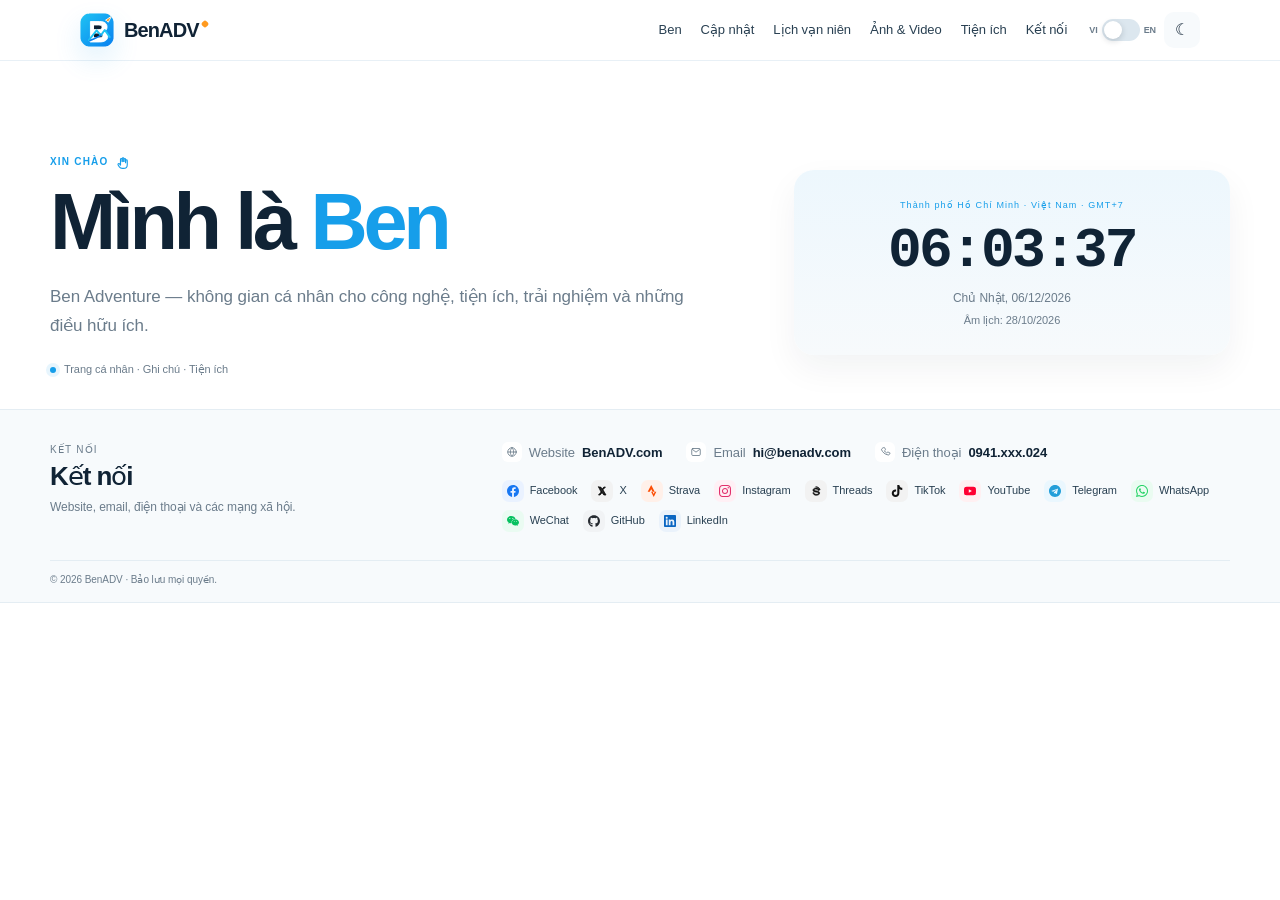
==== en/index.html @ a18a64d0 "up" ====
<!DOCTYPE html>

<html lang="en"><head><meta charset="utf-8"/><meta content="width=device-width,initial-scale=1,viewport-fit=cover" name="viewport"/><meta content="#1aa6f6" name="theme-color"/><title>Ben Adventure | BenADV</title><meta content="Ben Adventure (BenADV) — a personal website for technology, utilities, AI tools, a perpetual calendar and useful resources." name="description"/><meta content="BenADV.com" name="author"/><meta content="index,follow,max-image-preview:large,max-snippet:-1,max-video-preview:-1" name="robots"/><link href="https://benadv.com/en/" rel="canonical"/><link href="https://benadv.com/" hreflang="vi" rel="alternate"/><link href="https://benadv.com/en/" hreflang="en" rel="alternate"/><link href="https://benadv.com/" hreflang="x-default" rel="alternate"/><meta content="website" property="og:type"/><meta content="BenADV" property="og:site_name"/><meta content="Ben Adventure | BenADV" property="og:title"/><meta content="Ben Adventure (BenADV) — a personal website for technology, utilities, AI tools, a perpetual calendar and useful resources." property="og:description"/><meta content="https://benadv.com/en/" property="og:url"/><meta content="en_US" property="og:locale"/><meta content="vi_VN" property="og:locale:alternate"/><meta content="summary" name="twitter:card"/><link href="../assets/benadv-icon.svg" rel="icon" type="image/svg+xml"/><link as="style" href="../css/style.css" rel="preload"/><link href="../css/style.css?v=20260815" rel="stylesheet"/><script type="application/ld+json">{"@context":"https://schema.org","@graph":[{"@type":"WebSite","@id":"https://benadv.com/#website","url":"https://benadv.com/","name":"BenADV","alternateName":"Ben Adventure","inLanguage":"en"},{"@type":"Person","@id":"https://benadv.com/#person","name":"Ben","alternateName":"Ben ADV","url":"https://benadv.com/","mainEntityOfPage":{"@id":"https://benadv.com/#website"}}]}</script>
</head><body data-page="home"><a class="skip-link" href="#main-content">Skip to content</a><header class="site-header"><div class="container nav-wrap"><a aria-label="BenADV" class="logo" href="../">
<span aria-hidden="true" class="logo-mark">
<svg focusable="false" viewbox="0 0 88 88">
<defs>
<lineargradient id="logoBg" x1="0" x2="1" y1="0" y2="1">
<stop offset="0" stop-color="#20C4F3"></stop>
<stop offset="1" stop-color="#087FF0"></stop>
</lineargradient>
</defs>
<rect fill="url(#logoBg)" height="88" rx="22" width="88"></rect>
<path d="M27 70V22h24c12 0 19 5 19 14 0 5-2 9-7 12 6 2 9 6 9 12 0 10-8 15-22 15H27Z" fill="#fff"></path>
<path d="M36 31h13c5 0 8 2 8 6 0 4-3 6-8 6H36Zm0 21h15c5 0 8 2 8 6 0 4-3 6-9 6H36Z" fill="#0B1F33"></path>
<path d="M23 70 43 45l11 13 10-14 13 18" fill="none" stroke="#20C4F3" stroke-linecap="round" stroke-linejoin="round" stroke-width="5"></path>
<path d="M67 18 82 8 73 24 69 20Z" fill="#FF9A1F"></path>
<path d="M26 71c12-5 21-9 28-14" fill="none" stroke="#087FF0" stroke-linecap="round" stroke-width="4"></path>
</svg>
</span>
<span class="logo-word"><strong>BenADV</strong></span>
</a><nav aria-label="Main navigation" class="nav" id="mainNav"><a data-page="about" href="../index.html#about">Ben</a><a data-page="blog" href="https://blog.benadv.com/" rel="noopener noreferrer" target="_blank">Updates</a><a data-page="calendar" href="./calendar.html">Calendar</a><a href="#" data-page="photos-videos">Photos & Videos</a><a data-page="utilities" href="./utilities.html">Utilities</a><a data-page="contact" href="../index.html#contact">Connect</a></nav><div class="actions"><label class="lang-switch" title="Language"><span>VI</span><button aria-checked="true" aria-label="Switch to Vietnamese" class="switch" id="languageToggle" role="switch" type="button"><span class="switch-track"></span><span class="switch-knob"></span></button><span>EN</span></label><button aria-label="Switch to dark mode" class="theme-toggle" id="themeToggle" title="Dark mode" type="button"><span aria-hidden="true" class="theme-symbol">☾</span></button></div></div></header><main id="main-content"><section class="home-hero-modern"><div class="home-shell home-hero-grid"><div class="home-hero-copy"><p class="home-eyebrow"><span>Hello</span><svg aria-hidden="true" class="greet-icon" focusable="false" viewbox="0 0 24 24"><path d="M7.2 11.4V6.9a1.35 1.35 0 0 1 2.7 0v3.6"></path><path d="M9.9 10V5.9a1.35 1.35 0 0 1 2.7 0v4.4"></path><path d="M12.6 10.2V7a1.35 1.35 0 0 1 2.7 0v5.2"></path><path d="M15.3 11.2V9a1.35 1.35 0 0 1 2.7 0v6.4c0 3.7-2.3 6-6 6H10c-2.1 0-3.4-.7-4.6-2.4l-2-3.1a1.43 1.43 0 0 1 2.35-1.62l1.45 1.82V11.4"></path></svg></p><h1>I am <strong>Ben</strong></h1><p class="home-lead">Ben Adventure is Ben ADV — a personal website for technology, utilities, AI tools and useful resources.</p><div class="home-meta-row"><span class="home-meta-dot"></span><span>Personal · Notes · Utilities</span></div></div><div class="home-clock-panel"><div class="home-clock-top">Ho Chi Minh City · Vietnam · GMT+7</div><div class="home-clock-time" id="liveClock">00:00:00</div><div class="home-clock-date" id="solarDate">Updating…</div><div class="home-clock-lunar" id="lunarDate">Updating…</div></div></div></section><section class="home-connect-modern" id="contact"><div class="home-shell"><div class="connect-grid"><div class="connect-heading"><p class="connect-kicker">Connect</p><h2>Connect</h2><p>Website, email, phone and social networks.</p></div><div class="connect-content"><div class="connect-details"><a class="connect-item" href="https://benadv.com/"><span class="connect-icon"><svg aria-hidden="true" viewbox="0 0 24 24"><circle cx="12" cy="12" r="8.5"></circle><path d="M3.8 12h16.4M12 3.5c2.2 2.3 3.3 5.1 3.3 8.5S14.2 18.2 12 20.5c-2.2-2.3-3.3-5.1-3.3-8.5S9.8 5.8 12 3.5Z"></path></svg></span><span>Website</span><b>BenADV.com</b></a><a class="connect-item" href="mailto:hi@benadv.com"><span class="connect-icon"><svg aria-hidden="true" viewbox="0 0 24 24"><rect height="14" rx="2.2" width="17" x="3.5" y="5"></rect><path d="m5 7 7 5.3L19 7"></path></svg></span><span>Email</span><b>hi@benadv.com</b></a><a class="connect-item" href="tel:+84941...024"><span class="connect-icon"><svg aria-hidden="true" viewbox="0 0 24 24"><path d="M7.2 4.2 9.6 3c.7-.4 1.5-.1 1.8.6l1.4 3.1c.3.6.1 1.3-.4 1.8l-1.5 1.2a13.7 13.7 0 0 0 4.4 4.4l1.2-1.5c.5-.5 1.2-.7 1.8-.4l3.1 1.4c.7.3 1 .1.6.8l-1.2 2.4c-.4.8-1.2 1.3-2.1 1.2C11.8 17.1 6.9 12.2 5 7.3c-.3-.9.2-1.7 1-2.1Z"></path></svg></span><span>Phone</span><b>(+84) 941.xxx.024</b></a></div><div aria-label="Social networks" class="home-social-strip"><a aria-label="Facebook" class="home-social-link social-facebook" href="https://www.facebook.com/benadvcom" rel="noopener noreferrer" target="_blank"><span class="home-social-icon"><svg aria-hidden="true" class="social-svg" viewbox="0 0 968.000 963.000"><path d="M984 375C984 643 768 859 500 859C232 859 16 643 16 375C16 133 192 -68 424 -104V235H301V375H424V482C424 603 496 670 607 670C660 670 716 661 716 661V542H655C595 542 576 504 576 466V375H710L689 235H576V-104C808 -68 984 133 984 375Z" transform="translate(-16.000 859.000) scale(1 -1)"></path></svg></span><span>Facebook</span></a><a aria-label="X" class="home-social-link social-x" href="https://www.x.com/benadvcom" rel="noopener noreferrer" target="_blank"><span class="home-social-icon"><svg aria-hidden="true" class="social-svg" viewbox="0 0 24 24"><path d="M5.1 4h4.3l3.05 4.08L15.8 4h3.1l-5 5.62L20 20h-4.32l-3.55-4.75L8.1 20H5l5.12-5.82L5.1 4Zm3.1 1.9 7.55 12.2h1.16L9.36 5.9H8.2Z"></path></svg></span><span>X</span></a><a aria-label="Strava" class="home-social-link social-strava" href="https://www.strava.com/athletes/benadvcom" rel="noopener noreferrer" target="_blank"><span class="home-social-icon"><svg aria-hidden="true" class="social-svg" viewbox="0 0 721.000 1000.000"><path d="M309 875 14 305H188L309 531L430 305H603ZM603 305 517 132 430 305H298L517 -125L735 305Z" transform="translate(-14.000 875.000) scale(1 -1)"></path></svg></span><span>Strava</span></a><a aria-label="Instagram" class="home-social-link social-instagram" href="https://www.instagram.com/benadvcom" rel="noopener noreferrer" target="_blank"><span class="home-social-icon"><svg aria-hidden="true" class="social-svg" viewbox="0 0 875.000 875.000"><path d="M438 600C314 600 213 499 213 375C213 251 314 151 438 151C562 151 662 251 662 375C662 499 562 600 438 600ZM438 229C358 229 292 295 292 375C292 455 358 521 438 521C518 521 584 455 584 375C584 295 518 229 438 229ZM724 609C724 638 700 661 671 661C642 661 619 638 619 609C619 580 642 556 671 556C700 556 724 580 724 609ZM872 556C869 626 853 688 802 739C751 790 688 806 618 810C546 814 329 814 257 810C187 807 125 790 74 739C23 688 7 626 3 556C-1 484 -1 267 3 195C6 125 23 62 74 11C125 -40 187 -55 257 -59C329 -63 546 -63 618 -59C688 -56 751 -40 802 11C853 62 868 125 872 195C876 267 876 484 872 556ZM779 117C764 79 734 49 696 34C638 11 502 16 438 16C374 16 237 11 180 34C142 49 111 79 96 117C73 175 79 311 79 375C79 439 73 576 96 633C111 671 142 701 180 716C238 739 374 734 438 734C502 734 639 739 696 716C734 701 764 671 779 633C802 575 796 439 796 375C796 311 802 174 779 117Z" transform="translate(-0.000 813.000) scale(1 -1)"></path></svg></span><span>Instagram</span></a><a aria-label="Threads" class="home-social-link social-threads" href="https://www.threads.com/@benadvcom" rel="noopener noreferrer" target="_blank"><span class="home-social-icon"><svg aria-hidden="true" class="social-svg" viewbox="0 0 24 24"><path d="M12 3.7c4.2 0 7.2 2.1 8.25 5.7h-2.15c-.82-2.28-2.85-3.52-6.02-3.52-3.55 0-6.1 1.84-6.1 4.58 0 2.45 2.03 3.48 5.93 3.74l.78.06c2.85.2 4.19.86 4.19 2.1 0 1.46-1.44 2.32-3.83 2.32-2.83 0-4.76-1.23-5.16-3.28H5.75c.46 3.27 3.18 5.1 7.28 5.1 3.67 0 6.2-1.67 6.2-4.37 0-2.7-2.02-4.09-6.08-4.36l-.78-.05c-2.47-.17-3.5-.67-3.5-1.72 0-1.08 1.25-1.83 3.07-1.83 2.1 0 3.55.86 4.18 2.55h2.13C17.52 5.56 15.4 3.7 12 3.7Z"></path></svg></span><span>Threads</span></a><a aria-label="TikTok" class="home-social-link social-tiktok" href="https://www.tiktok.com/@benadvcom" rel="noopener noreferrer" target="_blank"><span class="home-social-icon"><svg aria-hidden="true" class="social-svg" viewbox="0 0 875.000 1000.000"><path d="M875 465V636C827 636 781 650 744 675C690 710 651 766 639 832C637 845 635 859 635 873V875H463V193C463 113 398 47 318 47C238 47 172 113 172 193C172 273 238 338 318 338C333 338 347 336 361 332V507C347 509 333 510 318 510C143 510 0 368 0 193C0 18 143 -125 318 -125C493 -125 635 18 635 193V542C702 494 785 465 874 465Z" transform="translate(0.000 875.000) scale(1 -1)"></path></svg></span><span>TikTok</span></a><a aria-label="YouTube" class="home-social-link social-youtube" href="https://www.youtube.com/@BenADVcom" rel="noopener noreferrer" target="_blank"><span class="home-social-icon"><svg aria-hidden="true" class="social-svg" viewbox="0 0 1067.000 750.000"><path d="M1074 633C1062 679 1025 716 979 728C896 750 562 750 562 750C562 750 229 750 146 728C100 716 63 679 51 633C29 549 29 374 29 374C29 374 29 200 51 116C63 70 100 34 146 22C229 0 562 0 562 0C562 0 896 0 979 22C1025 34 1062 70 1074 116C1096 200 1096 374 1096 374C1096 374 1096 549 1074 633ZM453 216V533L732 374Z" transform="translate(-29.000 750.000) scale(1 -1)"></path></svg></span><span>YouTube</span></a><a aria-label="Telegram" class="home-social-link social-telegram" href="https://t.me/benadvcom" rel="noopener noreferrer" target="_blank"><span class="home-social-icon"><svg aria-hidden="true" class="social-svg" viewbox="0 0 969.000 968.000"><path d="M484 859C216 859 0 643 0 375C0 107 216 -109 484 -109C752 -109 969 107 969 375C969 643 752 859 484 859ZM722 528 643 153C637 126 621 120 599 132L478 222L420 165C414 159 407 154 395 154L404 277L628 479C638 488 626 493 613 484L336 310L216 347C190 355 190 373 222 386L689 566C711 574 729 561 722 528Z" transform="translate(0.000 859.000) scale(1 -1)"></path></svg></span><span>Telegram</span></a><a aria-label="WhatsApp" class="home-social-link social-whatsapp" href="http://wa.me/benadvcom" rel="noopener noreferrer" target="_blank"><span class="home-social-icon"><svg aria-hidden="true" class="social-svg" viewbox="0 0 875.000 874.000"><path d="M744 685C662 767 553 812 437 812C198 812 4 618 4 379C4 303 24 228 62 162L0 -62L230 -2C293 -37 364 -55 437 -55C676 -55 875 140 875 379C875 495 826 603 744 685ZM437 18C372 18 309 35 254 68L241 76L104 40L141 173L132 187C96 244 77 311 77 379C77 578 239 739 438 739C534 739 624 702 692 634C760 566 802 475 802 379C802 180 636 18 437 18ZM635 288C624 293 571 319 561 323C551 327 544 329 537 318C530 307 508 282 502 275C496 268 490 267 479 272C415 304 373 329 331 401C320 420 342 420 363 461C367 468 365 474 362 479C359 484 338 538 329 560C320 581 311 579 304 579H284C277 579 265 576 255 565C245 554 217 528 217 475C217 422 256 370 261 363C266 356 337 246 446 199C515 169 542 167 576 172C597 175 640 199 649 224C658 249 658 271 655 275C652 280 646 283 635 288Z" transform="translate(0.000 812.000) scale(1 -1)"></path></svg></span><span>WhatsApp</span></a><a aria-label="WeChat" class="home-social-link social-wechat" href="#benadvcom" rel="noopener noreferrer" target="_blank"><span class="home-social-icon"><svg aria-hidden="true" class="social-svg" viewbox="0 0 1075.000 875.000"><path d="M752 548C764 548 777 548 789 546C757 699 593 812 406 812C197 812 25 670 25 489C25 385 83 299 178 232L140 118L273 185C321 176 358 166 406 166C418 166 430 166 442 167C434 192 429 219 429 247C429 413 572 548 752 548ZM548 651C576 651 596 632 596 603C596 575 576 556 548 556C519 556 491 575 491 603C491 632 519 651 548 651ZM282 556C254 556 225 575 225 603C225 632 254 651 282 651C311 651 329 632 329 603C329 574 311 556 282 556ZM1100 251C1100 403 948 527 777 527C596 527 454 403 454 251C454 99 596 -25 777 -25C815 -25 853 -14 891 -5L995 -63L966 32C1043 89 1100 165 1100 251ZM672 299C653 299 634 318 634 337C634 356 653 375 672 375C701 375 719 356 719 337C719 317 701 299 672 299ZM881 299C862 299 843 318 843 337C843 356 862 375 881 375C909 375 929 356 929 337C929 317 909 299 881 299Z" transform="translate(-25.000 812.000) scale(1 -1)"></path></svg></span><span>WeChat</span></a><a aria-label="GitHub" class="home-social-link social-github" href="https://github.com/benadvcom" rel="noopener noreferrer" target="_blank"><span class="home-social-icon"><svg aria-hidden="true" class="social-svg" viewbox="0 0 969.000 943.695"><path d="M324 99C324 103 319 107 313 106C307 106 303 103 303 99C303 95 308 91 314 92C320 92 324 95 324 99ZM263 108C262 104 266 99 272 98C277 96 283 98 284 102C285 106 281 110 275 112C270 113 264 112 263 108ZM350 111C344 110 340 105 341 101C342 97 346 95 352 96C358 97 362 101 361 105C360 109 356 112 350 111ZM478 859C207 859 0 654 0 383C0 166 136 -19 331 -84C356 -88 365 -74 365 -61C365 -49 364 18 364 59C364 59 228 30 199 117C199 117 177 174 145 189C145 189 100 220 148 219C148 219 196 215 223 169C266 94 337 115 365 128C369 159 383 181 397 194C288 206 177 221 177 409C177 463 192 490 223 524C218 537 202 589 229 657C270 670 363 604 363 604C402 615 444 621 486 621C528 621 570 615 609 604C609 604 702 670 743 657C770 589 753 537 748 524C779 489 799 463 799 409C799 221 684 206 575 194C593 179 608 149 608 103C608 37 607 -44 607 -60C607 -73 616 -88 641 -84C836 -19 969 166 969 383C969 654 749 859 478 859ZM190 186C187 184 188 180 191 176C194 173 198 171 201 174C204 176 203 180 200 184C197 187 193 189 190 186ZM169 202C168 199 169 196 173 194C176 192 181 192 182 195C183 198 181 201 177 203C173 204 170 204 169 202ZM232 132C229 129 231 124 235 120C239 116 244 115 247 118C250 121 249 126 245 130C241 134 235 135 232 132ZM210 161C207 159 207 153 210 149C213 145 218 143 221 145C224 148 224 153 221 157C218 161 213 164 210 161Z" transform="translate(0.000 859.000) scale(1 -1)"></path></svg></span><span>GitHub</span></a><a aria-label="LinkedIn" class="home-social-link social-linkedin" href="https://www.linkedin.com/in/benadvcom" rel="noopener noreferrer" target="_blank"><span class="home-social-icon"><svg aria-hidden="true" class="social-svg" viewbox="0 0 875.000 874.000"><path d="M812 812H62C28 812 0 784 0 749V1C0 -34 28 -62 62 -62H812C846 -62 875 -34 875 1V749C875 784 846 812 812 812ZM264 62H135V480H265V62ZM200 537C158 537 124 571 124 612C124 653 158 688 200 688C241 688 275 653 275 612C275 570 242 537 200 537ZM751 62H621V266C621 314 620 376 554 376C486 376 476 323 476 269V62H346V480H470V423H472C489 456 532 490 595 490C726 490 751 403 751 291Z" transform="translate(0.000 812.000) scale(1 -1)"></path></svg></span><span>LinkedIn</span></a></div></div></div><div class="home-copyright"><span>© 2026 BenADV · All rights reserved.</span></div></div></section></main><button aria-label="Lên đầu trang" class="back-to-top" id="backToTop" type="button">↑</button>
<script defer="" src="../js/script.js?v=20260815"></script>
</body></html>
---- css/style.css ----
*{box-sizing:border-box;margin:0;padding:0}/* =========================================================
   BENADV.COM — DESIGN TOKENS
   Edit these variables first to change the global look.
   ========================================================= */
/* =========================================================
   BENADV.COM - FINAL DESIGN TOKENS
   ========================================================= */
:root{
  --font-display:"Aptos","Segoe UI Variable","Segoe UI",Inter,Roboto,Helvetica,Arial,sans-serif;
  --font-body:"Aptos","Segoe UI Variable","Segoe UI",Inter,Roboto,Helvetica,Arial,sans-serif;
  --bg:#FFFFFF;
  --surface:#F7FAFC;
  --surface-strong:#EDF7FD;
  --text:#102335;
  --text-soft:#294052;
  --muted:#6B7C8B;
  --line:#E4EDF3;
  --brand:#169EEA;
  --brand-hover:#0B88CE;
  --brand-soft:#E9F6FD;
  --accent:#FF9A1F;
  --success:#1F9D68;
  --danger:#C95A4A;
  --max:1120px;
  --header-h:64px;
  --radius-sm:10px;
  --radius-md:14px;
  --radius-lg:20px;
  --shadow-soft:0 14px 34px rgba(16,35,53,.055);
  --shadow-brand:0 12px 28px rgba(22,158,234,.14);
}html{scroll-behavior:smooth;overflow-x:hidden}body{-webkit-font-smoothing:antialiased;-moz-osx-font-smoothing:grayscale;padding-top:var(--header-h);min-width:0;width:100%;overflow-x:hidden;font-family:"Aptos","Segoe UI Variable","Segoe UI",Inter,Roboto,Helvetica,Arial,sans-serif;font-size:16px;line-height:1.62;color:var(--text);font-optical-sizing:auto;font-kerning:normal;font-synthesis:none;background:var(--bg);-webkit-text-size-adjust:100%;text-rendering:optimizeLegibility;overflow-wrap:anywhere}a{color:inherit}button{font:inherit}img,svg{display:block;max-width:100%}.container{width:min(var(--max),calc(100% - 40px));margin-inline:auto;min-width:0}.site-header{position:fixed;top:0;left:0;right:0;z-index:1000;width:100%;background:rgba(255,255,255,.94);backdrop-filter:blur(12px);-webkit-backdrop-filter:blur(12px);border-bottom:1px solid rgba(230,238,244,.72);transition:box-shadow .18s ease,background .18s ease}.nav-wrap{min-height:64px;display:flex;align-items:center;gap:22px}.logo{display:inline-flex;align-items:center;gap:9px;text-decoration:none;color:var(--text);flex:0 0 auto}.logo-mark{width:32px;height:32px;border-radius:10px;display:grid;place-items:center;color:#fff;background:linear-gradient(145deg,#1aa6f6,#46baf8);box-shadow:0 7px 16px rgba(26,166,246,.16);position:relative;overflow:hidden;flex:0 0 auto}.logo-mark::after{content:"";position:absolute;inset:1px;border-radius:9px;border:1px solid rgba(255,255,255,.18);pointer-events:none}.logo-mark svg{width:20px;height:20px;fill:none;stroke:currentColor;stroke-width:2.25;stroke-linecap:round;stroke-linejoin:round;position:relative;z-index:1}.logo-dot{fill:currentColor;stroke:none}.logo-word{display:inline-flex;align-items:baseline;gap:1px;font-family:var(--font-display);font-size:20px;line-height:1;letter-spacing:-.04em;white-space:nowrap}.logo-word strong{font-weight:760}.logo-domain{color:var(--brand);font-size:.78em;font-weight:650;letter-spacing:-.025em}.nav{display:flex;align-items:center;gap:20px;margin-left:auto;min-width:0;overflow-x:auto;scrollbar-width:none}.nav::-webkit-scrollbar{display:none}.nav a{position:relative;padding:6px 0;color:#0b1620;text-decoration:none;font-size:13px;font-weight:560;letter-spacing:-.01em;white-space:nowrap}.nav a:hover{color:var(--brand)}.nav a.active{color:var(--brand);font-weight:700}.nav a.active::after{transform:scaleX(1)}.nav a::after{content:"";position:absolute;left:0;right:0;bottom:0;height:2px;border-radius:999px;background:var(--brand);transform:scaleX(0);transform-origin:center;transition:transform .18s ease}.nav a:hover::after{transform:scaleX(1)}.actions{display:flex;align-items:center;gap:8px;flex:0 0 auto}.lang-switch{display:flex;align-items:center;gap:4px;color:var(--muted);font-size:9px;font-weight:720;white-space:nowrap}.switch{position:relative;width:38px;height:22px;padding:0;border:0;border-radius:999px;background:#dce7ef;cursor:pointer}.switch-knob{position:absolute;top:2px;left:2px;width:18px;height:18px;border-radius:50%;background:#fff;box-shadow:0 2px 6px rgba(15,30,40,.18);transition:transform .18s ease}.switch.on{background:var(--brand)}.switch.on .switch-knob{transform:translateX(16px)}.theme-toggle{width:36px;height:36px;border:0;border-radius:10px;background:var(--surface);color:var(--text);display:grid;place-items:center;cursor:pointer;transition:.18s ease}.theme-toggle:hover{background:var(--brand-soft);color:var(--brand);transform:translateY(-1px)}.theme-symbol{font-size:16px}.hero{padding:76px 0 48px}.hero-content{max-width:760px}.eyebrow{display:inline-flex;align-items:center;gap:8px;color:var(--brand);font-size:10px;letter-spacing:.15em;font-weight:720;margin-bottom:14px}.greet-icon{width:16px;height:16px;fill:none;stroke:currentColor;stroke-width:1.8;stroke-linecap:round;stroke-linejoin:round}.hero h1{font-family:var(--font-display);font-size:clamp(44px,7vw,76px);line-height:1.02;font-weight:650;letter-spacing:-.065em;margin-bottom:18px}.hero h1 strong{color:var(--brand);font-weight:780}.lead{max-width:690px;color:var(--muted);font-size:17px;line-height:1.68;font-weight:430}.hero-buttons{display:flex;flex-wrap:wrap;gap:10px;margin-top:26px}.btn{display:inline-flex;align-items:center;justify-content:center;min-height:43px;padding:0 17px;border-radius:10px;font-size:14px;font-weight:650;letter-spacing:-.01em;text-decoration:none;transition:.18s ease}.btn-primary{color:#fff;background:var(--brand);box-shadow:0 10px 22px rgba(26,166,246,.16)}.btn-primary:hover{background:var(--brand-dark);transform:translateY(-1px)}.btn-secondary{color:var(--text);background:var(--surface)}.btn-secondary:hover{background:var(--brand-soft);transform:translateY(-1px)}.hero-meta{display:flex;align-items:center;gap:8px;margin-top:22px;color:var(--muted);font-size:12px}.hero-meta-dot{width:7px;height:7px;border-radius:50%;background:var(--brand);box-shadow:0 0 0 5px rgba(26,166,246,.10)}.clock-section{padding:4px 0 18px}.clock-card{padding:21px 14px 20px;border-radius:17px;background:linear-gradient(180deg,var(--surface-strong),var(--surface));text-align:center;box-shadow:var(--shadow)}.clock-location{color:var(--brand);font-size:10px;letter-spacing:.13em;font-weight:850}.live-clock{display:block;width:100%;margin-top:6px;font-family:ui-monospace,SFMono-Regular,Menlo,Monaco,Consolas,"Liberation Mono","Courier New",monospace;font-variant-numeric:tabular-nums;font-size:clamp(29px,5.5vw,54px);line-height:1;font-weight:720;letter-spacing:-.045em;white-space:nowrap;overflow:hidden}.calendar-line{margin-top:8px;color:var(--muted);font-size:13px;line-height:1.4}.calendar-line.lunar{margin-top:2px;font-size:12px}.section{padding:66px 0}.section-alt{background:var(--surface)}.section-label{margin-bottom:6px;color:var(--brand);font-size:10px;letter-spacing:.16em;font-weight:800}.section h2{font-family:var(--font-display);font-size:clamp(29px,4.1vw,40px);line-height:1.08;font-weight:700;letter-spacing:-.045em}.section-intro{max-width:560px;margin-top:8px;color:var(--muted);font-size:14px;line-height:1.7;font-weight:430}.section-text{max-width:790px;color:var(--muted);font-size:16px;line-height:1.72;font-weight:430;margin-top:13px}.cards{display:grid;grid-template-columns:repeat(3,minmax(0,1fr));gap:22px;margin-top:28px}.card{min-width:0;padding:5px 0 10px}.card-number{display:block;margin-bottom:13px;color:var(--brand);font-size:10px;font-weight:850;letter-spacing:.08em}.card h3{font-family:var(--font-display);font-size:17px;line-height:1.3;font-weight:650;margin-bottom:7px;letter-spacing:-.025em}.card p{color:var(--muted);font-size:14px;line-height:1.65;font-weight:430}.card a{display:inline-block;margin-top:12px;color:var(--brand);font-size:13px;font-weight:750;text-decoration:none}.card a:hover{color:var(--brand-dark)}.card+.card{position:relative}.card+.card::before{content:"";position:absolute;left:-11px;top:0;bottom:0;width:1px;background:var(--line)}.socials{display:flex;flex-wrap:wrap;gap:10px 18px;margin-top:22px}.social-link{display:inline-flex;align-items:center;gap:8px;color:var(--muted);text-decoration:none;font-size:13px;font-weight:700;transition:.18s ease}.social-link:hover{color:var(--brand);transform:translateY(-1px)}.social-icon{width:23px;height:23px;display:grid;place-items:center;border-radius:8px;background:var(--surface);color:var(--brand)}.social-icon svg{width:14px;height:14px;fill:currentColor;stroke:currentColor;stroke-width:1.3;stroke-linecap:round;stroke-linejoin:round}.social-instagram .social-icon svg{fill:none}.social-instagram .social-icon svg circle:last-child{fill:currentColor;stroke:none}.social-wechat .social-icon svg{fill:none}.social-youtube .social-icon,.social-telegram .social-icon{background:var(--brand-soft)}.section-text a[href^="https://benadv.com"],.section-text a[href^="mailto:"],.section-text a[href^="tel:"]{color:var(--brand);font-weight:700;text-decoration:none}.footer{padding:28px 0;color:var(--muted);font-size:12px}.footer .container{display:flex;gap:5px;flex-wrap:wrap}.back-to-top{position:fixed;right:16px;bottom:16px;width:40px;height:40px;border:0;border-radius:50%;background:var(--bg);color:var(--brand);cursor:pointer;opacity:0;pointer-events:none;transition:.2s;box-shadow:0 10px 24px rgba(22,60,82,.10)}.back-to-top.show{opacity:1;pointer-events:auto}body.dark{--bg:#0b1118;--surface:#111a24;--surface-strong:#102333;--text:#eef5fa;--muted:#9aabb9;--line:#263744;--brand:#35b3ff;--brand-dark:#1aa6f6;--brand-soft:#102b3d;--shadow:0 16px 36px rgba(0,0,0,.22)}body.dark .site-header{background:rgba(11,17,24,.94);border-bottom-color:rgba(38,55,68,.7)}body.dark .switch{background:#2a3a47}body.dark .switch.on{background:var(--brand)}body.dark .card+.card::before{background:var(--line)}body.dark .social-icon{background:var(--surface)}body.dark .social-youtube .social-icon,body.dark .social-telegram .social-icon{background:var(--brand-soft)}@media(max-width:800px){.cards{grid-template-columns:1fr}.card{padding:2px 0 14px}.card+.card::before{display:none}}@media(max-width:700px){.container{width:min(var(--max),calc(100% - 28px))}.nav-wrap{flex-wrap:wrap;padding:8px 0;gap:8px}.nav{order:3;width:100%;margin-left:0;gap:15px}.hero{padding:52px 0 34px}.hero h1{font-size:46px}.lead{font-size:16px}.section{padding:52px 0}.section h2{font-size:30px}}@media(max-width:360px){.logo-mark{width:29px;height:29px;border-radius:9px}.logo-mark svg{width:18px;height:18px}.logo-word{font-size:18px}.logo-domain{font-size:.76em}.container{width:calc(100% - 20px)}.logo-mark{width:28px;height:28px}.nav{gap:12px}.nav a{font-size:12px}.actions{margin-left:auto}.theme-toggle{width:32px;height:32px}.switch{width:34px;height:20px}.switch-knob{width:16px;height:16px}.switch.on .switch-knob{transform:translateX(14px)}.hero{padding-top:40px}.hero h1{font-size:40px}.lead{font-size:15px}.hero-buttons{display:grid;grid-template-columns:1fr}.hero-buttons .btn{width:100%}.clock-card{padding:17px 7px}.live-clock{font-size:clamp(21px,13vw,42px);letter-spacing:-.04em}.section{padding:44px 0}.section-intro{font-size:13px}}@media(max-width:220px){.container{width:calc(100% - 12px)}.logo-mark{width:26px;height:26px;border-radius:8px}.nav-wrap{gap:6px}.nav a{font-size:11px}.lang-switch>span{display:none}.switch{width:30px;height:18px}.switch-knob{width:14px;height:14px}.switch.on .switch-knob{transform:translateX(12px)}.theme-toggle{width:30px;height:30px;font-size:12px}.hero{padding:30px 0}.hero h1{font-size:28px}.lead,.section-text{font-size:13px}.section h2{font-size:23px}.clock-card{padding:15px 4px}.clock-location{font-size:8px}.live-clock{font-size:clamp(17px,23cqw,28px)}.calendar-line,.calendar-line.lunar{font-size:10px}}.skip-link{position:fixed;left:12px;top:-50px;z-index:200;padding:8px 12px;border-radius:9px;background:var(--text);color:var(--bg);text-decoration:none;font-size:13px;font-weight:700;transition:top .18s ease}.skip-link:focus{top:12px}:focus-visible{outline:2px solid var(--brand);outline-offset:3px}section[id]{scroll-margin-top:calc(var(--header-h)+12px)}::selection{background:rgba(26,166,246,.22);color:inherit}@media(max-width:360px){.greet-icon{width:15px;height:15px}}body.dark .nav a{color:#eef5fa}body.dark .nav a:hover{color:var(--brand)}.nav a.active{color:var(--brand);font-weight:700}.nav a.active::after{transform:scaleX(1)}.eyebrow .greet-icon{color:var(--brand);flex:0 0 auto}.site-header.is-scrolled{background:rgba(255,255,255,.97);box-shadow:0 8px 24px rgba(20,60,84,.08)}body.dark .site-header.is-scrolled{background:rgba(11,17,24,.97);box-shadow:0 8px 24px rgba(0,0,0,.22)}@media(max-width:360px){.logo-mark{width:31px;height:31px;border-radius:10px}.logo-mark svg{width:22px;height:22px}.logo-word{font-size:18px}}.page-hero{padding:84px 0 110px}.page-title{font-family:var(--font-display);font-size:clamp(36px,6vw,60px);line-height:1.05;letter-spacing:-.055em;margin-top:8px}.page-intro{max-width:720px;margin-top:16px;color:var(--muted);font-size:17px;line-height:1.7}@media(max-width:700px){.page-hero{padding:54px 0 80px}.page-title{font-size:42px}.page-intro{font-size:15px}}:root{--home-max:1120px;--home-space:clamp(46px,7vw,82px)}.home-shell{width:min(var(--home-max),calc(100% - 40px));margin:0 auto}.site-header{border-bottom:1px solid rgba(230,238,244,.62)}.nav-wrap{min-height:60px}.logo-mark{width:30px;height:30px;border-radius:9px}.logo-mark svg{width:19px;height:19px}.logo-word{font-size:18px}.nav{gap:18px}.nav a{font-size:12.5px}.home-hero{padding:clamp(58px,9vw,96px) 0 34px}.home-hero-inner{max-width:820px}.home-eyebrow{display:inline-flex;align-items:center;gap:7px;color:var(--brand);font-size:10px;letter-spacing:.16em;font-weight:720;margin-bottom:14px;text-transform:uppercase}.home-eyebrow .greet-icon{width:15px;height:15px}.home-hero h1{font-family:var(--font-display);font-size:clamp(42px,6.4vw,72px);line-height:.98;letter-spacing:-.065em;font-weight:650;margin:0 0 18px;max-width:760px}.home-hero h1 strong{color:var(--brand);font-weight:800}.home-lead{max-width:690px;color:var(--muted);font-size:16px;line-height:1.7}.home-actions{display:flex;flex-wrap:wrap;gap:9px;margin-top:22px}.home-actions .btn{min-height:40px;padding:0 15px;font-size:13px}.home-meta{display:flex;align-items:center;gap:8px;margin-top:18px;color:var(--muted);font-size:11px}.home-meta-dot{width:6px;height:6px;border-radius:50%;background:var(--brand);box-shadow:0 0 0 4px rgba(26,166,246,.10)}.home-clock{padding:6px 0 0}.home-clock-card{padding:18px 14px 17px;border-radius:16px;background:linear-gradient(180deg,var(--surface-strong),var(--surface));box-shadow:0 12px 30px rgba(23,88,123,.05);text-align:center}.home-clock-card .clock-location{font-size:9px;letter-spacing:.14em}.home-clock-card .live-clock{font-size:clamp(28px,5vw,50px);margin-top:5px}.home-clock-card .calendar-line{font-size:12px;margin-top:7px}.home-clock-card .calendar-line.lunar{font-size:11px;margin-top:2px}.home-section{padding:var(--home-space) 0}.home-section.compact{padding-bottom:50px}.home-section-label{color:var(--brand);font-size:10px;letter-spacing:.16em;font-weight:720;margin-bottom:6px}.home-section h2{font-family:var(--font-display);font-size:clamp(28px,4vw,38px);line-height:1.08;letter-spacing:-.045em;font-weight:700}.home-section-intro{max-width:590px;color:var(--muted);font-size:14px;line-height:1.7;margin-top:8px}.home-about-text{max-width:760px;color:var(--muted);font-size:15px;line-height:1.72;margin-top:12px}.home-contact{background:var(--surface)}.home-contact-grid{display:grid;grid-template-columns:minmax(0,.82fr) minmax(0,1.18fr);gap:34px;align-items:start}.home-contact-details{color:var(--muted);font-size:14px;line-height:1.9}.home-contact-details a{color:var(--brand);font-weight:700;text-decoration:none}.home-socials{display:flex;flex-wrap:wrap;gap:9px 14px;margin-top:20px}.home-socials .social-link{font-size:12px;gap:6px}.home-socials .social-icon{width:21px;height:21px;border-radius:7px}.home-socials .social-icon svg{width:13px;height:13px}.home-footer{padding:22px 0 28px;font-size:11px}@media(max-width:780px){.home-contact-grid{grid-template-columns:1fr;gap:24px}}@media(max-width:700px){.home-shell{width:calc(100% - 28px)}.home-hero{padding-top:48px}}@media(max-width:360px){.home-shell{width:calc(100% - 20px)}.home-hero h1{font-size:38px}.home-lead{font-size:15px}.home-actions{display:grid;grid-template-columns:1fr 1fr}.home-actions .btn{width:100%}.home-contact-grid{gap:20px}}@media(max-width:240px){.home-actions{grid-template-columns:1fr}.home-hero h1{font-size:29px}.home-lead,.home-about-text{font-size:13px}.home-section-intro,.home-contact-details{font-size:12px}}.home-info{padding:34px 0;background:transparent}.home-info+.home-info{padding-top:26px}.home-info-head{display:flex;align-items:baseline;gap:12px;flex-wrap:wrap}.home-info .home-section-label{margin:0;font-size:9px;letter-spacing:.16em}.home-info h2{margin:0;font-family:var(--font-display);font-size:20px;line-height:1.1;letter-spacing:-.03em;font-weight:680}.home-info-text{max-width:720px;margin-top:8px;color:var(--muted);font-size:13px;line-height:1.65}.home-contact{background:var(--surface);margin-top:4px;padding:30px 0 28px}.home-contact-body{margin-top:7px}.home-contact-text{margin:0;color:var(--muted);font-size:13px;line-height:1.8}.home-contact-text a{color:var(--brand);font-weight:700;text-decoration:none}.home-social-strip{margin-top:15px;display:flex;flex-wrap:wrap;gap:8px 14px}.home-social-strip .social-link{font-size:11px;gap:5px}.home-social-strip .social-icon{width:19px;height:19px;border-radius:6px}.home-social-strip .social-icon svg{width:11px;height:11px}@media(max-width:700px){.home-info{padding:28px 0}.home-info h2{font-size:19px}.home-contact{padding:26px 0 24px}}@media(max-width:360px){.home-info-head{gap:9px}.home-info h2{font-size:18px}.home-info-text,.home-contact-text{font-size:12px}}.home-legal{border-bottom:1px solid rgba(230,238,244,.55);background:var(--bg);color:var(--muted);font-size:10px;line-height:1}.home-legal .home-shell{min-height:28px;display:flex;align-items:center;justify-content:flex-end}.home-legal span{white-space:nowrap}.home-hero{padding-top:clamp(46px,7vw,76px);padding-bottom:30px}.home-clock{padding-top:4px;padding-bottom:6px}.home-clock-card{max-width:980px;margin-inline:auto}.home-section{padding:32px 0}.home-section+.home-section{padding-top:24px}.home-info{padding:28px 0 22px}.home-info+.home-info{padding-top:22px}.home-contact{margin-top:0;padding:24px 0 22px}.home-contact-grid{display:grid;grid-template-columns:minmax(0,.62fr) minmax(0,1.38fr);gap:28px;align-items:start}.home-contact-body{margin-top:0}.home-socials{margin-top:12px;gap:7px 12px}.home-footer{display:none}.home-contact::after{content:"";display:block;width:100%;height:1px;margin-top:22px;background:var(--line);opacity:.55}@media(max-width:780px){.home-contact-grid{grid-template-columns:1fr;gap:16px}.home-legal .home-shell{justify-content:flex-start}}@media(max-width:700px){.home-legal{font-size:9px}.home-hero{padding-top:42px}.home-section{padding:28px 0}.home-contact{padding:22px 0 20px}}@media(max-width:360px){.home-legal .home-shell{min-height:24px}.home-legal{font-size:8px}.home-hero{padding-top:36px}.home-info h2{font-size:18px}}.home-contact{background:var(--surface);padding:30px 0 28px}.home-contact-layout{display:grid;grid-template-columns:minmax(0,.7fr) minmax(0,1.3fr);gap:34px;align-items:start}.home-contact .home-info-head{display:block}.home-contact .home-section-label{margin-bottom:5px}.home-contact .home-info-head h2{font-size:22px}.home-contact .home-info-text{margin-top:7px;max-width:340px;font-size:12px}.home-contact-details{min-width:0}.home-contact-row{display:flex;align-items:baseline;gap:12px;margin:0 0 5px;font-size:13px;line-height:1.55}.home-contact-row>span{width:62px;flex:0 0 62px;color:var(--muted)}.home-contact-row a{color:var(--brand);font-weight:700;text-decoration:none;word-break:break-word}.home-social-strip{display:flex;flex-wrap:wrap;gap:8px 12px;margin-top:14px}.home-social-link{display:inline-flex;align-items:center;gap:6px;color:var(--muted);text-decoration:none;font-size:11px;font-weight:650;transition:color .18s ease,transform .18s ease}.home-social-link:hover{color:var(--brand);transform:translateY(-1px)}.home-social-icon{width:22px;height:22px;border-radius:7px;display:grid;place-items:center;color:var(--brand);background:var(--bg)}.home-social-icon svg{width:12px;height:12px;fill:currentColor;stroke:currentColor;stroke-width:1.3;stroke-linecap:round;stroke-linejoin:round}.home-social-icon svg rect,.home-social-icon svg circle{vector-effect:non-scaling-stroke}.home-social-icon svg circle.dot{fill:currentColor;stroke:none}@media(max-width:780px){.home-contact-layout{grid-template-columns:1fr;gap:18px}}@media(max-width:360px){.home-contact{padding:24px 0}.home-contact-row{font-size:12px}.home-contact-row>span{width:56px;flex-basis:56px}.home-social-link{font-size:10px}}.home-copyright{background:var(--surface);border-top:1px solid var(--line);padding:12px 0 16px;color:var(--muted);font-size:10px}.home-copyright .home-shell{display:flex;align-items:center;justify-content:flex-end}.home-copyright span{white-space:nowrap}@media(max-width:700px){.home-copyright .home-shell{justify-content:flex-start}}.home-shell{width:min(1180px,calc(100% - 48px));margin-inline:auto}.site-header{min-height:60px}.nav-wrap{min-height:60px}.logo-mark{width:31px;height:31px;border-radius:10px}.logo-word{font-size:18px}.nav{gap:19px}.nav a{font-size:12.5px}.home-hero-modern{padding:clamp(62px,8vw,92px) 0 clamp(52px,7vw,76px)}.home-hero-grid{display:grid;grid-template-columns:minmax(0,1.2fr) minmax(330px,.8fr);gap:clamp(36px,7vw,90px);align-items:center}.home-hero-copy{min-width:0}.home-eyebrow{display:inline-flex;align-items:center;gap:7px;color:var(--brand);font-size:10px;letter-spacing:.16em;font-weight:720;text-transform:uppercase;margin-bottom:13px}.greet-icon{width:15px;height:15px;fill:none;stroke:currentColor;stroke-width:1.8;stroke-linecap:round;stroke-linejoin:round}.home-hero-copy h1{margin:0;max-width:800px;font-family:var(--font-display);font-size:clamp(46px,6.2vw,82px);line-height:.98;letter-spacing:-.068em;font-weight:720}.home-hero-copy h1 strong{color:var(--brand);font-weight:800}.home-lead{max-width:650px;margin-top:22px;color:var(--muted);font-size:17px;line-height:1.7}.home-meta-row{display:flex;align-items:center;gap:8px;margin-top:20px;color:var(--muted);font-size:11px}.home-meta-dot{width:6px;height:6px;border-radius:50%;background:var(--brand);box-shadow:0 0 0 4px rgba(26,166,246,.10)}.home-clock-panel{min-width:0;padding:28px 24px 26px;border-radius:20px;background:linear-gradient(180deg,var(--surface-strong),var(--surface));box-shadow:0 18px 42px rgba(23,88,123,.07);text-align:center}.home-clock-top{color:var(--brand);font-size:9px;font-weight:850;letter-spacing:.13em}.home-clock-time{margin-top:10px;font-family:ui-monospace,SFMono-Regular,Menlo,Monaco,Consolas,"Liberation Mono","Courier New",monospace;font-variant-numeric:tabular-nums;font-size:clamp(37px,4.4vw,58px);line-height:1;font-weight:720;letter-spacing:-.05em;color:var(--text);white-space:nowrap}.home-clock-date{margin-top:10px;color:var(--muted);font-size:12px}.home-clock-lunar{margin-top:3px;color:var(--muted);font-size:11px}.home-connect-modern{background:var(--surface);border-top:1px solid rgba(230,238,244,.7);border-bottom:1px solid rgba(230,238,244,.7)}.connect-grid{display:grid;grid-template-columns:minmax(230px,.72fr) minmax(0,1.28fr);gap:42px;padding:32px 0 28px;align-items:start}.connect-heading{min-width:0}.connect-kicker{color:var(--brand);font-size:9px;letter-spacing:.16em;font-weight:720;margin:0 0 5px}.connect-heading h2{margin:0;font-family:var(--font-display);font-size:26px;line-height:1.05;letter-spacing:-.04em;font-weight:700}.connect-heading p:last-child{max-width:310px;margin:8px 0 0;color:var(--muted);font-size:12px;line-height:1.65}.connect-content{min-width:0}.connect-details{display:flex;flex-wrap:wrap;gap:8px 24px;align-items:baseline}.connect-item{display:inline-flex;align-items:baseline;gap:8px;text-decoration:none;font-size:13px}.connect-item span{color:var(--muted)}.connect-item b{color:var(--brand);font-weight:700}.home-social-strip{display:flex;flex-wrap:wrap;gap:8px 14px;margin-top:17px}.home-social-link{display:inline-flex;align-items:center;gap:6px;color:var(--muted);text-decoration:none;font-size:11px;font-weight:650;transition:color .18s ease,transform .18s ease}.home-social-link:hover{color:var(--brand);transform:translateY(-1px)}.home-social-icon{width:21px;height:21px;border-radius:7px;display:grid;place-items:center;background:var(--bg);color:var(--brand)}.home-social-icon svg{width:12px;height:12px;fill:currentColor;stroke:currentColor;stroke-width:1.3;stroke-linecap:round;stroke-linejoin:round}.home-social-icon svg rect{fill:none}.home-social-icon svg .dot{fill:currentColor;stroke:none}.home-copyright{display:flex;justify-content:flex-end;padding:11px 0 14px;color:var(--muted);font-size:10px}.home-copyright span{white-space:nowrap}@media(min-width:1100px){.home-hero-modern{padding-top:86px}}@media(max-width:900px){.home-hero-grid{grid-template-columns:1fr;gap:30px}.home-clock-panel{max-width:620px}.connect-grid{grid-template-columns:1fr;gap:20px}}@media(max-width:700px){.home-shell{width:calc(100% - 28px)}.home-hero-modern{padding:48px 0 40px}.home-hero-copy h1{font-size:46px}.home-lead{font-size:15px;margin-top:17px}.home-clock-panel{padding:22px 12px 21px;border-radius:16px}.connect-grid{padding:26px 0 22px}}@media(max-width:360px){.home-shell{width:calc(100% - 20px)}.home-hero-modern{padding-top:38px}.home-hero-copy h1{font-size:39px}.home-lead{font-size:14px}.home-clock-time{font-size:clamp(26px,12vw,42px)}.connect-details{display:grid;grid-template-columns:1fr;gap:7px}.home-social-strip{gap:8px 11px}.home-copyright{justify-content:flex-start;font-size:9px}}@media(max-width:220px){.home-hero-copy h1{font-size:29px}.home-lead{font-size:12px}.home-clock-time{font-size:23px}.connect-heading h2{font-size:21px}.connect-item{font-size:11px}.home-social-link{font-size:9px}}body.dark .home-connect-modern{border-color:rgba(38,55,68,.7)}.home-hero-single{display:block}.home-hero-modern{padding-bottom:30px}.home-clock-near-connect{padding:0 0 24px}.home-clock-near-connect .home-shell{display:flex;justify-content:flex-end}.home-clock-near-connect .home-clock-panel{width:min(100%,620px)}@media(max-width:900px){.home-clock-near-connect .home-shell{justify-content:stretch}.home-clock-near-connect .home-clock-panel{width:100%;max-width:none}}@media(max-width:700px){.home-hero-modern{padding-bottom:24px}.home-clock-near-connect{padding-bottom:20px}}.home-copyright{justify-content:flex-start;text-align:left}@media(max-width:700px){.home-copyright{justify-content:flex-start;text-align:left}}.connect-item{display:inline-flex;align-items:center;gap:7px;text-decoration:none}.connect-icon{width:20px;height:20px;border-radius:6px;background:var(--bg);color:var(--brand);display:grid;place-items:center;flex:0 0 20px}.connect-icon svg{width:12px;height:12px;fill:none;stroke:currentColor;stroke-width:1.7;stroke-linecap:round;stroke-linejoin:round}.connect-item span:not(.connect-icon){color:var(--muted)}.connect-item:hover span:not(.connect-icon),.connect-item:hover b{color:var(--brand)}@media(max-width:360px){.connect-icon{width:19px;height:19px;flex-basis:19px}.connect-icon svg{width:11px;height:11px}}.tools-hero{padding:58px 0 28px}.tools-section{width:min(1120px,calc(100% - 40px));margin:0 auto;padding:22px 0 30px}.tools-section+.tools-section{border-top:1px solid var(--line)}.tools-section-head{margin-bottom:14px}.tools-kicker{margin:0 0 5px;color:var(--brand);font-size:9px;font-weight:720;letter-spacing:.16em}.tools-section h2{margin:0;font-family:var(--font-display);font-size:23px;line-height:1.1;letter-spacing:-.04em;font-weight:700}.tools-grid{display:grid;grid-template-columns:repeat(3,minmax(0,1fr));gap:10px}.tool-card{min-width:0;display:flex;align-items:center;gap:10px;padding:11px 12px;border-radius:12px;background:var(--surface);color:var(--text);text-decoration:none;transition:transform .16s ease,background .16s ease,box-shadow .16s ease}.tool-card:hover{background:var(--brand-soft);transform:translateY(-1px);box-shadow:0 8px 18px rgba(23,88,123,.06)}.tool-icon{width:30px;height:30px;flex:0 0 30px;border-radius:9px;display:grid;place-items:center;background:var(--bg);color:var(--brand)}.tool-icon svg{width:16px;height:16px;fill:none;stroke:currentColor;stroke-width:1.6;stroke-linecap:round;stroke-linejoin:round}.tool-card-text{min-width:0;display:flex;flex-direction:column;gap:1px}.tool-card-text strong{font-size:13px;line-height:1.25;font-weight:650;overflow:hidden;text-overflow:ellipsis;white-space:nowrap}.tool-card-text small{color:var(--muted);font-size:10px}@media(max-width:900px){.tools-grid{grid-template-columns:repeat(2,minmax(0,1fr))}}@media(max-width:600px){.tools-hero{padding:46px 0 22px}.tools-section{width:calc(100% - 28px);padding:20px 0 24px}.tools-grid{grid-template-columns:1fr}}@media(max-width:360px){.tools-section{width:calc(100% - 20px)}.tools-section h2{font-size:21px}}.tools-ai-section{padding-top:8px}.ai-tool-icon{background:var(--brand-soft)}.lang-switch .switch-track{display:none}.lang-switch .switch-knob{display:block}
/* ===== BenADV final typography ===== */
body{
  letter-spacing:-0.005em;
}
h1,h2,h3,.page-title,.calendar-page-title,.connect-heading h2,.home-hero-copy h1,.tools-section h2{
  text-wrap:balance;
}
.home-hero-copy h1,.calendar-page-title,.page-title{
  font-weight:680;
  letter-spacing:-0.055em;
}
.logo-word{font-weight:650;letter-spacing:-0.035em}
.logo-word strong{font-weight:700}
.nav a{font-weight:560;letter-spacing:-0.005em}
.home-lead,.calendar-page-intro,.page-intro{
  font-weight:430;
}

/* =========================================================
   BENADV.COM — TYPOGRAPHY
   ========================================================= */
html{scroll-behavior:smooth;overflow-x:hidden}
body{
  font-family:var(--font-body);
  color:var(--text);
  background:var(--bg);
  font-size:16px;
  line-height:1.62;
  letter-spacing:-.006em;
  font-synthesis:none;
  text-rendering:optimizeLegibility;
  -webkit-font-smoothing:antialiased;
  -moz-osx-font-smoothing:grayscale;
}
h1,h2,h3,h4,.page-title,.calendar-page-title{
  font-family:var(--font-display);
  color:var(--text);
  text-wrap:balance;
}
h1,h2,h3{letter-spacing:-.045em}
.logo-word{
  font-family:var(--font-display);
  font-size:20px;
  line-height:1;
  letter-spacing:-.045em;
}
.logo-word strong{font-weight:760;color:var(--text)}
.nav a{
  color:var(--text-soft);
  font-weight:570;
}
.nav a:hover,.nav a.active{color:var(--brand-deep)}
.page-intro,.calendar-page-intro,.home-lead,.connect-heading p{
  color:var(--muted);
}

/* =========================================================
   BENADV.COM — LOGO
   ========================================================= */
.logo{gap:10px}
.logo-mark{
  width:34px;
  height:34px;
  border-radius:11px;
  overflow:hidden;
  background:linear-gradient(145deg,var(--brand-2),var(--brand-deep));
  box-shadow:var(--shadow-brand);
}
.logo-mark svg{width:34px;height:34px}
.logo-word strong::after{
  content:"";
  display:inline-block;
  width:6px;
  height:6px;
  margin-left:3px;
  border-radius:2px;
  background:var(--accent);
  transform:translateY(-10px) rotate(45deg);
}

/* =========================================================
   BENADV.COM — SURFACES
   ========================================================= */
.site-header{
  background:rgba(255,255,255,.92);
  border-bottom:1px solid rgba(227,237,244,.82);
}
.nav a::after{background:var(--brand)}
.theme-toggle:hover{background:var(--brand-soft);color:var(--brand)}
.home-clock-panel,
.calendar-live-card,
.tool-card,
.cal-card{
  box-shadow:var(--shadow-soft);
}

/* =========================================================
   BENADV.COM — MOBILE
   ========================================================= */
@media(max-width:700px){
  body{font-size:15px}
  .logo-word{font-size:19px}
  .logo-mark,.logo-mark svg{width:32px;height:32px}
  .home-hero-copy h1{letter-spacing:-.058em}
}
@media(max-width:360px){
  .logo-word{font-size:18px}
}

/* =========================================================
   BENADV.COM — SOCIAL BRAND COLORS
   ========================================================= */
.home-social-link{
  --social:#6b7c8b;
  --social-soft:#f4f7f9;
}
.home-social-link .home-social-icon{
  color:var(--social);
  background:var(--social-soft);
  transition:color .18s ease,background .18s ease,transform .18s ease;
}
.home-social-link:hover .home-social-icon{
  color:#fff;
  background:var(--social);
  transform:translateY(-1px);
}
.home-social-link.social-facebook{--social:#1877F2;--social-soft:#EAF2FF}
.home-social-link.social-x{--social:#111111;--social-soft:#F2F2F2}
.home-social-link.social-strava{--social:#FC4C02;--social-soft:#FFF0E9}
.home-social-link.social-instagram{--social:#E1306C;--social-soft:#FFF0F5}
.home-social-link.social-tiktok{--social:#111111;--social-soft:#F2F2F2}
.home-social-link.social-youtube{--social:#FF0033;--social-soft:#FFF0F2}
.home-social-link.social-telegram{--social:#229ED9;--social-soft:#EAF7FE}
.home-social-link.social-whatsapp{--social:#25D366;--social-soft:#EAFBF1}
.home-social-link.social-wechat{--social:#07C160;--social-soft:#EAFBF2}
.home-social-link.social-github{--social:#24292F;--social-soft:#F1F3F5}
.home-social-link.social-linkedin{--social:#0A66C2;--social-soft:#EAF2FB}

.home-social-link.social-x .home-social-icon svg,
.home-social-link.social-tiktok .home-social-icon svg,
.home-social-link.social-github .home-social-icon svg{
  stroke-width:1.55;
}
body.dark .home-social-link{
  --social-soft:#17212b;
}
body.dark .home-social-link.social-x,
body.dark .home-social-link.social-tiktok,
body.dark .home-social-link.social-github{
  --social:#ffffff;
}

/* =========================================================
   BENADV.COM — TYPOGRAPHY REFINEMENT
   Font: Aptos with local fallbacks. No external font request.
   ========================================================= */
body{
  font-family:var(--font-body);
  font-weight:400;
  letter-spacing:-.004em;
}

p,li,td,small,label{
  font-weight:400;
}

.nav a{
  font-weight:500;
}

.logo-word{
  font-weight:600;
}
.logo-word strong{
  font-weight:700;
}

h1,h2,h3,h4,
.page-title,
.calendar-page-title,
.home-hero-copy h1{
  font-weight:600;
}

.home-hero-copy h1 strong{
  font-weight:700;
}

.eyebrow,
.home-eyebrow,
.section-label,
.home-section-label,
.connect-kicker,
.tools-kicker,
.cal-kicker,
.cal-card-title{
  font-weight:700;
}

.btn,
.cal-today,
.tool-card-text strong,
.connect-item b,
.home-social-link,
.canchi-pill b{
  font-weight:600;
}

.nav a.active{
  font-weight:600;
}

.home-clock-time,
.calendar-live-time,
.cal-date-num{
  font-weight:650;
}

/* Keep the visual hierarchy clean: not every label needs bold weight. */
.home-lead,
.page-intro,
.calendar-page-intro,
.connect-heading p,
.home-meta-row,
.cal-date-sub,
.cal-legend,
.home-social-link,
.tool-card-text small{
  font-weight:400;
}

/* Dark mode preserves the same weight hierarchy. */
body.dark{
  font-synthesis:none;
}

/* =========================================================
   BENADV.COM - FINAL TYPOGRAPHY + CAPITALIZATION
   ========================================================= */
body{
  color:var(--text);
  background:var(--bg);
  font-family:var(--font-body);
  font-size:16px;
  line-height:1.62;
  font-weight:400;
  letter-spacing:-.004em;
  font-synthesis:none;
  text-rendering:optimizeLegibility;
}
h1,h2,h3,h4,.page-title,.calendar-page-title{
  color:var(--text);
  font-family:var(--font-display);
  font-weight:600;
  letter-spacing:-.045em;
  text-wrap:balance;
}
p,li,td,small{color:var(--muted);font-weight:400}
.nav a{color:var(--text-soft);font-size:13px;font-weight:500;text-transform:none}
.nav a:hover,.nav a.active{color:var(--brand)}
.home-eyebrow,.connect-kicker,.tools-kicker,.section-label,.cal-kicker,.cal-card-title{
  color:var(--brand);font-size:10px;font-weight:700;letter-spacing:.12em;text-transform:uppercase
}
.home-lead,.page-intro,.calendar-page-intro{color:var(--muted);font-weight:400}
.btn,.cal-today{font-weight:600}
.connect-item b,.tool-card-text strong,.canchi-pill b{color:var(--text);font-weight:600}
.home-clock-time,.calendar-live-time{color:var(--text);font-weight:650}
.home-clock-top,.calendar-live-location{
  color:var(--brand);font-size:9px;font-weight:500;letter-spacing:.12em;text-transform:none
}
.cal-month-head h2,.cal-truc-head h2,.tools-section h2,.connect-heading h2{text-transform:none}
.cal-month-nav select,.cal-today{text-transform:none}
.footer{color:var(--muted);font-weight:400}
.home-hero-copy h1 strong{color:var(--brand)}
.home-meta-dot{background:var(--brand);box-shadow:0 0 0 4px rgba(22,158,234,.10)}
.home-clock-panel{background:linear-gradient(180deg,var(--surface-strong),var(--surface));box-shadow:var(--shadow-soft)}
.home-connect-modern{background:var(--surface);border-top:1px solid var(--line);border-bottom:1px solid var(--line)}
.tool-card{background:#fff;box-shadow:0 8px 20px rgba(16,35,53,.035)}
.tool-card:hover{background:var(--brand-soft)}
.home-social-link{color:var(--text-soft);font-weight:500}
.home-social-link:hover{color:var(--brand)}

/* =========================================================
   SOCIAL ICONS - CORRECT BRAND GLYPHS
   ========================================================= */
.home-social-icon{
  width:22px;height:22px;border-radius:7px;
  display:grid;place-items:center;
  color:var(--social,#66798A);
  background:var(--social-soft,#F4F7F9);
}
.social-svg{
  width:13px;height:13px;display:block;
  fill:currentColor;
}
.home-social-link.social-facebook{--social:#1877F2;--social-soft:#EAF2FF}
.home-social-link.social-x{--social:#111;--social-soft:#F2F2F2}
.home-social-link.social-strava{--social:#FC4C02;--social-soft:#FFF0E9}
.home-social-link.social-instagram{--social:#E1306C;--social-soft:#FFF0F5}
.home-social-link.social-tiktok{--social:#111;--social-soft:#F2F2F2}
.home-social-link.social-youtube{--social:#FF0033;--social-soft:#FFF0F2}
.home-social-link.social-telegram{--social:#229ED9;--social-soft:#EAF7FE}
.home-social-link.social-whatsapp{--social:#25D366;--social-soft:#EAFBF1}
.home-social-link.social-wechat{--social:#07C160;--social-soft:#EAFBF2}
.home-social-link.social-github{--social:#24292F;--social-soft:#F1F3F5}
.home-social-link.social-linkedin{--social:#0A66C2;--social-soft:#EAF2FB}
.home-social-link.social-threads{--social:#101010;--social-soft:#F2F2F2}
.home-social-link:hover .home-social-icon{color:#fff;background:var(--social)}
body.dark .home-social-link.social-x,
body.dark .home-social-link.social-tiktok,
body.dark .home-social-link.social-github,
body.dark .home-social-link.social-threads{--social:#fff;--social-soft:#17212B}
body.dark .home-social-link .home-social-icon{background:var(--social-soft)}
body.dark .home-social-link:hover .home-social-icon{background:var(--social);color:#fff}
---- css/style.css ----
*{box-sizing:border-box;margin:0;padding:0}/* =========================================================
   BENADV.COM — DESIGN TOKENS
   Edit these variables first to change the global look.
   ========================================================= */
/* =========================================================
   BENADV.COM - FINAL DESIGN TOKENS
   ========================================================= */
:root{
  --font-display:"Aptos","Segoe UI Variable","Segoe UI",Inter,Roboto,Helvetica,Arial,sans-serif;
  --font-body:"Aptos","Segoe UI Variable","Segoe UI",Inter,Roboto,Helvetica,Arial,sans-serif;
  --bg:#FFFFFF;
  --surface:#F7FAFC;
  --surface-strong:#EDF7FD;
  --text:#102335;
  --text-soft:#294052;
  --muted:#6B7C8B;
  --line:#E4EDF3;
  --brand:#169EEA;
  --brand-hover:#0B88CE;
  --brand-soft:#E9F6FD;
  --accent:#FF9A1F;
  --success:#1F9D68;
  --danger:#C95A4A;
  --max:1120px;
  --header-h:64px;
  --radius-sm:10px;
  --radius-md:14px;
  --radius-lg:20px;
  --shadow-soft:0 14px 34px rgba(16,35,53,.055);
  --shadow-brand:0 12px 28px rgba(22,158,234,.14);
}html{scroll-behavior:smooth;overflow-x:hidden}body{-webkit-font-smoothing:antialiased;-moz-osx-font-smoothing:grayscale;padding-top:var(--header-h);min-width:0;width:100%;overflow-x:hidden;font-family:"Aptos","Segoe UI Variable","Segoe UI",Inter,Roboto,Helvetica,Arial,sans-serif;font-size:16px;line-height:1.62;color:var(--text);font-optical-sizing:auto;font-kerning:normal;font-synthesis:none;background:var(--bg);-webkit-text-size-adjust:100%;text-rendering:optimizeLegibility;overflow-wrap:anywhere}a{color:inherit}button{font:inherit}img,svg{display:block;max-width:100%}.container{width:min(var(--max),calc(100% - 40px));margin-inline:auto;min-width:0}.site-header{position:fixed;top:0;left:0;right:0;z-index:1000;width:100%;background:rgba(255,255,255,.94);backdrop-filter:blur(12px);-webkit-backdrop-filter:blur(12px);border-bottom:1px solid rgba(230,238,244,.72);transition:box-shadow .18s ease,background .18s ease}.nav-wrap{min-height:64px;display:flex;align-items:center;gap:22px}.logo{display:inline-flex;align-items:center;gap:9px;text-decoration:none;color:var(--text);flex:0 0 auto}.logo-mark{width:32px;height:32px;border-radius:10px;display:grid;place-items:center;color:#fff;background:linear-gradient(145deg,#1aa6f6,#46baf8);box-shadow:0 7px 16px rgba(26,166,246,.16);position:relative;overflow:hidden;flex:0 0 auto}.logo-mark::after{content:"";position:absolute;inset:1px;border-radius:9px;border:1px solid rgba(255,255,255,.18);pointer-events:none}.logo-mark svg{width:20px;height:20px;fill:none;stroke:currentColor;stroke-width:2.25;stroke-linecap:round;stroke-linejoin:round;position:relative;z-index:1}.logo-dot{fill:currentColor;stroke:none}.logo-word{display:inline-flex;align-items:baseline;gap:1px;font-family:var(--font-display);font-size:20px;line-height:1;letter-spacing:-.04em;white-space:nowrap}.logo-word strong{font-weight:760}.logo-domain{color:var(--brand);font-size:.78em;font-weight:650;letter-spacing:-.025em}.nav{display:flex;align-items:center;gap:20px;margin-left:auto;min-width:0;overflow-x:auto;scrollbar-width:none}.nav::-webkit-scrollbar{display:none}.nav a{position:relative;padding:6px 0;color:#0b1620;text-decoration:none;font-size:13px;font-weight:560;letter-spacing:-.01em;white-space:nowrap}.nav a:hover{color:var(--brand)}.nav a.active{color:var(--brand);font-weight:700}.nav a.active::after{transform:scaleX(1)}.nav a::after{content:"";position:absolute;left:0;right:0;bottom:0;height:2px;border-radius:999px;background:var(--brand);transform:scaleX(0);transform-origin:center;transition:transform .18s ease}.nav a:hover::after{transform:scaleX(1)}.actions{display:flex;align-items:center;gap:8px;flex:0 0 auto}.lang-switch{display:flex;align-items:center;gap:4px;color:var(--muted);font-size:9px;font-weight:720;white-space:nowrap}.switch{position:relative;width:38px;height:22px;padding:0;border:0;border-radius:999px;background:#dce7ef;cursor:pointer}.switch-knob{position:absolute;top:2px;left:2px;width:18px;height:18px;border-radius:50%;background:#fff;box-shadow:0 2px 6px rgba(15,30,40,.18);transition:transform .18s ease}.switch.on{background:var(--brand)}.switch.on .switch-knob{transform:translateX(16px)}.theme-toggle{width:36px;height:36px;border:0;border-radius:10px;background:var(--surface);color:var(--text);display:grid;place-items:center;cursor:pointer;transition:.18s ease}.theme-toggle:hover{background:var(--brand-soft);color:var(--brand);transform:translateY(-1px)}.theme-symbol{font-size:16px}.hero{padding:76px 0 48px}.hero-content{max-width:760px}.eyebrow{display:inline-flex;align-items:center;gap:8px;color:var(--brand);font-size:10px;letter-spacing:.15em;font-weight:720;margin-bottom:14px}.greet-icon{width:16px;height:16px;fill:none;stroke:currentColor;stroke-width:1.8;stroke-linecap:round;stroke-linejoin:round}.hero h1{font-family:var(--font-display);font-size:clamp(44px,7vw,76px);line-height:1.02;font-weight:650;letter-spacing:-.065em;margin-bottom:18px}.hero h1 strong{color:var(--brand);font-weight:780}.lead{max-width:690px;color:var(--muted);font-size:17px;line-height:1.68;font-weight:430}.hero-buttons{display:flex;flex-wrap:wrap;gap:10px;margin-top:26px}.btn{display:inline-flex;align-items:center;justify-content:center;min-height:43px;padding:0 17px;border-radius:10px;font-size:14px;font-weight:650;letter-spacing:-.01em;text-decoration:none;transition:.18s ease}.btn-primary{color:#fff;background:var(--brand);box-shadow:0 10px 22px rgba(26,166,246,.16)}.btn-primary:hover{background:var(--brand-dark);transform:translateY(-1px)}.btn-secondary{color:var(--text);background:var(--surface)}.btn-secondary:hover{background:var(--brand-soft);transform:translateY(-1px)}.hero-meta{display:flex;align-items:center;gap:8px;margin-top:22px;color:var(--muted);font-size:12px}.hero-meta-dot{width:7px;height:7px;border-radius:50%;background:var(--brand);box-shadow:0 0 0 5px rgba(26,166,246,.10)}.clock-section{padding:4px 0 18px}.clock-card{padding:21px 14px 20px;border-radius:17px;background:linear-gradient(180deg,var(--surface-strong),var(--surface));text-align:center;box-shadow:var(--shadow)}.clock-location{color:var(--brand);font-size:10px;letter-spacing:.13em;font-weight:850}.live-clock{display:block;width:100%;margin-top:6px;font-family:ui-monospace,SFMono-Regular,Menlo,Monaco,Consolas,"Liberation Mono","Courier New",monospace;font-variant-numeric:tabular-nums;font-size:clamp(29px,5.5vw,54px);line-height:1;font-weight:720;letter-spacing:-.045em;white-space:nowrap;overflow:hidden}.calendar-line{margin-top:8px;color:var(--muted);font-size:13px;line-height:1.4}.calendar-line.lunar{margin-top:2px;font-size:12px}.section{padding:66px 0}.section-alt{background:var(--surface)}.section-label{margin-bottom:6px;color:var(--brand);font-size:10px;letter-spacing:.16em;font-weight:800}.section h2{font-family:var(--font-display);font-size:clamp(29px,4.1vw,40px);line-height:1.08;font-weight:700;letter-spacing:-.045em}.section-intro{max-width:560px;margin-top:8px;color:var(--muted);font-size:14px;line-height:1.7;font-weight:430}.section-text{max-width:790px;color:var(--muted);font-size:16px;line-height:1.72;font-weight:430;margin-top:13px}.cards{display:grid;grid-template-columns:repeat(3,minmax(0,1fr));gap:22px;margin-top:28px}.card{min-width:0;padding:5px 0 10px}.card-number{display:block;margin-bottom:13px;color:var(--brand);font-size:10px;font-weight:850;letter-spacing:.08em}.card h3{font-family:var(--font-display);font-size:17px;line-height:1.3;font-weight:650;margin-bottom:7px;letter-spacing:-.025em}.card p{color:var(--muted);font-size:14px;line-height:1.65;font-weight:430}.card a{display:inline-block;margin-top:12px;color:var(--brand);font-size:13px;font-weight:750;text-decoration:none}.card a:hover{color:var(--brand-dark)}.card+.card{position:relative}.card+.card::before{content:"";position:absolute;left:-11px;top:0;bottom:0;width:1px;background:var(--line)}.socials{display:flex;flex-wrap:wrap;gap:10px 18px;margin-top:22px}.social-link{display:inline-flex;align-items:center;gap:8px;color:var(--muted);text-decoration:none;font-size:13px;font-weight:700;transition:.18s ease}.social-link:hover{color:var(--brand);transform:translateY(-1px)}.social-icon{width:23px;height:23px;display:grid;place-items:center;border-radius:8px;background:var(--surface);color:var(--brand)}.social-icon svg{width:14px;height:14px;fill:currentColor;stroke:currentColor;stroke-width:1.3;stroke-linecap:round;stroke-linejoin:round}.social-instagram .social-icon svg{fill:none}.social-instagram .social-icon svg circle:last-child{fill:currentColor;stroke:none}.social-wechat .social-icon svg{fill:none}.social-youtube .social-icon,.social-telegram .social-icon{background:var(--brand-soft)}.section-text a[href^="https://benadv.com"],.section-text a[href^="mailto:"],.section-text a[href^="tel:"]{color:var(--brand);font-weight:700;text-decoration:none}.footer{padding:28px 0;color:var(--muted);font-size:12px}.footer .container{display:flex;gap:5px;flex-wrap:wrap}.back-to-top{position:fixed;right:16px;bottom:16px;width:40px;height:40px;border:0;border-radius:50%;background:var(--bg);color:var(--brand);cursor:pointer;opacity:0;pointer-events:none;transition:.2s;box-shadow:0 10px 24px rgba(22,60,82,.10)}.back-to-top.show{opacity:1;pointer-events:auto}body.dark{--bg:#0b1118;--surface:#111a24;--surface-strong:#102333;--text:#eef5fa;--muted:#9aabb9;--line:#263744;--brand:#35b3ff;--brand-dark:#1aa6f6;--brand-soft:#102b3d;--shadow:0 16px 36px rgba(0,0,0,.22)}body.dark .site-header{background:rgba(11,17,24,.94);border-bottom-color:rgba(38,55,68,.7)}body.dark .switch{background:#2a3a47}body.dark .switch.on{background:var(--brand)}body.dark .card+.card::before{background:var(--line)}body.dark .social-icon{background:var(--surface)}body.dark .social-youtube .social-icon,body.dark .social-telegram .social-icon{background:var(--brand-soft)}@media(max-width:800px){.cards{grid-template-columns:1fr}.card{padding:2px 0 14px}.card+.card::before{display:none}}@media(max-width:700px){.container{width:min(var(--max),calc(100% - 28px))}.nav-wrap{flex-wrap:wrap;padding:8px 0;gap:8px}.nav{order:3;width:100%;margin-left:0;gap:15px}.hero{padding:52px 0 34px}.hero h1{font-size:46px}.lead{font-size:16px}.section{padding:52px 0}.section h2{font-size:30px}}@media(max-width:360px){.logo-mark{width:29px;height:29px;border-radius:9px}.logo-mark svg{width:18px;height:18px}.logo-word{font-size:18px}.logo-domain{font-size:.76em}.container{width:calc(100% - 20px)}.logo-mark{width:28px;height:28px}.nav{gap:12px}.nav a{font-size:12px}.actions{margin-left:auto}.theme-toggle{width:32px;height:32px}.switch{width:34px;height:20px}.switch-knob{width:16px;height:16px}.switch.on .switch-knob{transform:translateX(14px)}.hero{padding-top:40px}.hero h1{font-size:40px}.lead{font-size:15px}.hero-buttons{display:grid;grid-template-columns:1fr}.hero-buttons .btn{width:100%}.clock-card{padding:17px 7px}.live-clock{font-size:clamp(21px,13vw,42px);letter-spacing:-.04em}.section{padding:44px 0}.section-intro{font-size:13px}}@media(max-width:220px){.container{width:calc(100% - 12px)}.logo-mark{width:26px;height:26px;border-radius:8px}.nav-wrap{gap:6px}.nav a{font-size:11px}.lang-switch>span{display:none}.switch{width:30px;height:18px}.switch-knob{width:14px;height:14px}.switch.on .switch-knob{transform:translateX(12px)}.theme-toggle{width:30px;height:30px;font-size:12px}.hero{padding:30px 0}.hero h1{font-size:28px}.lead,.section-text{font-size:13px}.section h2{font-size:23px}.clock-card{padding:15px 4px}.clock-location{font-size:8px}.live-clock{font-size:clamp(17px,23cqw,28px)}.calendar-line,.calendar-line.lunar{font-size:10px}}.skip-link{position:fixed;left:12px;top:-50px;z-index:200;padding:8px 12px;border-radius:9px;background:var(--text);color:var(--bg);text-decoration:none;font-size:13px;font-weight:700;transition:top .18s ease}.skip-link:focus{top:12px}:focus-visible{outline:2px solid var(--brand);outline-offset:3px}section[id]{scroll-margin-top:calc(var(--header-h)+12px)}::selection{background:rgba(26,166,246,.22);color:inherit}@media(max-width:360px){.greet-icon{width:15px;height:15px}}body.dark .nav a{color:#eef5fa}body.dark .nav a:hover{color:var(--brand)}.nav a.active{color:var(--brand);font-weight:700}.nav a.active::after{transform:scaleX(1)}.eyebrow .greet-icon{color:var(--brand);flex:0 0 auto}.site-header.is-scrolled{background:rgba(255,255,255,.97);box-shadow:0 8px 24px rgba(20,60,84,.08)}body.dark .site-header.is-scrolled{background:rgba(11,17,24,.97);box-shadow:0 8px 24px rgba(0,0,0,.22)}@media(max-width:360px){.logo-mark{width:31px;height:31px;border-radius:10px}.logo-mark svg{width:22px;height:22px}.logo-word{font-size:18px}}.page-hero{padding:84px 0 110px}.page-title{font-family:var(--font-display);font-size:clamp(36px,6vw,60px);line-height:1.05;letter-spacing:-.055em;margin-top:8px}.page-intro{max-width:720px;margin-top:16px;color:var(--muted);font-size:17px;line-height:1.7}@media(max-width:700px){.page-hero{padding:54px 0 80px}.page-title{font-size:42px}.page-intro{font-size:15px}}:root{--home-max:1120px;--home-space:clamp(46px,7vw,82px)}.home-shell{width:min(var(--home-max),calc(100% - 40px));margin:0 auto}.site-header{border-bottom:1px solid rgba(230,238,244,.62)}.nav-wrap{min-height:60px}.logo-mark{width:30px;height:30px;border-radius:9px}.logo-mark svg{width:19px;height:19px}.logo-word{font-size:18px}.nav{gap:18px}.nav a{font-size:12.5px}.home-hero{padding:clamp(58px,9vw,96px) 0 34px}.home-hero-inner{max-width:820px}.home-eyebrow{display:inline-flex;align-items:center;gap:7px;color:var(--brand);font-size:10px;letter-spacing:.16em;font-weight:720;margin-bottom:14px;text-transform:uppercase}.home-eyebrow .greet-icon{width:15px;height:15px}.home-hero h1{font-family:var(--font-display);font-size:clamp(42px,6.4vw,72px);line-height:.98;letter-spacing:-.065em;font-weight:650;margin:0 0 18px;max-width:760px}.home-hero h1 strong{color:var(--brand);font-weight:800}.home-lead{max-width:690px;color:var(--muted);font-size:16px;line-height:1.7}.home-actions{display:flex;flex-wrap:wrap;gap:9px;margin-top:22px}.home-actions .btn{min-height:40px;padding:0 15px;font-size:13px}.home-meta{display:flex;align-items:center;gap:8px;margin-top:18px;color:var(--muted);font-size:11px}.home-meta-dot{width:6px;height:6px;border-radius:50%;background:var(--brand);box-shadow:0 0 0 4px rgba(26,166,246,.10)}.home-clock{padding:6px 0 0}.home-clock-card{padding:18px 14px 17px;border-radius:16px;background:linear-gradient(180deg,var(--surface-strong),var(--surface));box-shadow:0 12px 30px rgba(23,88,123,.05);text-align:center}.home-clock-card .clock-location{font-size:9px;letter-spacing:.14em}.home-clock-card .live-clock{font-size:clamp(28px,5vw,50px);margin-top:5px}.home-clock-card .calendar-line{font-size:12px;margin-top:7px}.home-clock-card .calendar-line.lunar{font-size:11px;margin-top:2px}.home-section{padding:var(--home-space) 0}.home-section.compact{padding-bottom:50px}.home-section-label{color:var(--brand);font-size:10px;letter-spacing:.16em;font-weight:720;margin-bottom:6px}.home-section h2{font-family:var(--font-display);font-size:clamp(28px,4vw,38px);line-height:1.08;letter-spacing:-.045em;font-weight:700}.home-section-intro{max-width:590px;color:var(--muted);font-size:14px;line-height:1.7;margin-top:8px}.home-about-text{max-width:760px;color:var(--muted);font-size:15px;line-height:1.72;margin-top:12px}.home-contact{background:var(--surface)}.home-contact-grid{display:grid;grid-template-columns:minmax(0,.82fr) minmax(0,1.18fr);gap:34px;align-items:start}.home-contact-details{color:var(--muted);font-size:14px;line-height:1.9}.home-contact-details a{color:var(--brand);font-weight:700;text-decoration:none}.home-socials{display:flex;flex-wrap:wrap;gap:9px 14px;margin-top:20px}.home-socials .social-link{font-size:12px;gap:6px}.home-socials .social-icon{width:21px;height:21px;border-radius:7px}.home-socials .social-icon svg{width:13px;height:13px}.home-footer{padding:22px 0 28px;font-size:11px}@media(max-width:780px){.home-contact-grid{grid-template-columns:1fr;gap:24px}}@media(max-width:700px){.home-shell{width:calc(100% - 28px)}.home-hero{padding-top:48px}}@media(max-width:360px){.home-shell{width:calc(100% - 20px)}.home-hero h1{font-size:38px}.home-lead{font-size:15px}.home-actions{display:grid;grid-template-columns:1fr 1fr}.home-actions .btn{width:100%}.home-contact-grid{gap:20px}}@media(max-width:240px){.home-actions{grid-template-columns:1fr}.home-hero h1{font-size:29px}.home-lead,.home-about-text{font-size:13px}.home-section-intro,.home-contact-details{font-size:12px}}.home-info{padding:34px 0;background:transparent}.home-info+.home-info{padding-top:26px}.home-info-head{display:flex;align-items:baseline;gap:12px;flex-wrap:wrap}.home-info .home-section-label{margin:0;font-size:9px;letter-spacing:.16em}.home-info h2{margin:0;font-family:var(--font-display);font-size:20px;line-height:1.1;letter-spacing:-.03em;font-weight:680}.home-info-text{max-width:720px;margin-top:8px;color:var(--muted);font-size:13px;line-height:1.65}.home-contact{background:var(--surface);margin-top:4px;padding:30px 0 28px}.home-contact-body{margin-top:7px}.home-contact-text{margin:0;color:var(--muted);font-size:13px;line-height:1.8}.home-contact-text a{color:var(--brand);font-weight:700;text-decoration:none}.home-social-strip{margin-top:15px;display:flex;flex-wrap:wrap;gap:8px 14px}.home-social-strip .social-link{font-size:11px;gap:5px}.home-social-strip .social-icon{width:19px;height:19px;border-radius:6px}.home-social-strip .social-icon svg{width:11px;height:11px}@media(max-width:700px){.home-info{padding:28px 0}.home-info h2{font-size:19px}.home-contact{padding:26px 0 24px}}@media(max-width:360px){.home-info-head{gap:9px}.home-info h2{font-size:18px}.home-info-text,.home-contact-text{font-size:12px}}.home-legal{border-bottom:1px solid rgba(230,238,244,.55);background:var(--bg);color:var(--muted);font-size:10px;line-height:1}.home-legal .home-shell{min-height:28px;display:flex;align-items:center;justify-content:flex-end}.home-legal span{white-space:nowrap}.home-hero{padding-top:clamp(46px,7vw,76px);padding-bottom:30px}.home-clock{padding-top:4px;padding-bottom:6px}.home-clock-card{max-width:980px;margin-inline:auto}.home-section{padding:32px 0}.home-section+.home-section{padding-top:24px}.home-info{padding:28px 0 22px}.home-info+.home-info{padding-top:22px}.home-contact{margin-top:0;padding:24px 0 22px}.home-contact-grid{display:grid;grid-template-columns:minmax(0,.62fr) minmax(0,1.38fr);gap:28px;align-items:start}.home-contact-body{margin-top:0}.home-socials{margin-top:12px;gap:7px 12px}.home-footer{display:none}.home-contact::after{content:"";display:block;width:100%;height:1px;margin-top:22px;background:var(--line);opacity:.55}@media(max-width:780px){.home-contact-grid{grid-template-columns:1fr;gap:16px}.home-legal .home-shell{justify-content:flex-start}}@media(max-width:700px){.home-legal{font-size:9px}.home-hero{padding-top:42px}.home-section{padding:28px 0}.home-contact{padding:22px 0 20px}}@media(max-width:360px){.home-legal .home-shell{min-height:24px}.home-legal{font-size:8px}.home-hero{padding-top:36px}.home-info h2{font-size:18px}}.home-contact{background:var(--surface);padding:30px 0 28px}.home-contact-layout{display:grid;grid-template-columns:minmax(0,.7fr) minmax(0,1.3fr);gap:34px;align-items:start}.home-contact .home-info-head{display:block}.home-contact .home-section-label{margin-bottom:5px}.home-contact .home-info-head h2{font-size:22px}.home-contact .home-info-text{margin-top:7px;max-width:340px;font-size:12px}.home-contact-details{min-width:0}.home-contact-row{display:flex;align-items:baseline;gap:12px;margin:0 0 5px;font-size:13px;line-height:1.55}.home-contact-row>span{width:62px;flex:0 0 62px;color:var(--muted)}.home-contact-row a{color:var(--brand);font-weight:700;text-decoration:none;word-break:break-word}.home-social-strip{display:flex;flex-wrap:wrap;gap:8px 12px;margin-top:14px}.home-social-link{display:inline-flex;align-items:center;gap:6px;color:var(--muted);text-decoration:none;font-size:11px;font-weight:650;transition:color .18s ease,transform .18s ease}.home-social-link:hover{color:var(--brand);transform:translateY(-1px)}.home-social-icon{width:22px;height:22px;border-radius:7px;display:grid;place-items:center;color:var(--brand);background:var(--bg)}.home-social-icon svg{width:12px;height:12px;fill:currentColor;stroke:currentColor;stroke-width:1.3;stroke-linecap:round;stroke-linejoin:round}.home-social-icon svg rect,.home-social-icon svg circle{vector-effect:non-scaling-stroke}.home-social-icon svg circle.dot{fill:currentColor;stroke:none}@media(max-width:780px){.home-contact-layout{grid-template-columns:1fr;gap:18px}}@media(max-width:360px){.home-contact{padding:24px 0}.home-contact-row{font-size:12px}.home-contact-row>span{width:56px;flex-basis:56px}.home-social-link{font-size:10px}}.home-copyright{background:var(--surface);border-top:1px solid var(--line);padding:12px 0 16px;color:var(--muted);font-size:10px}.home-copyright .home-shell{display:flex;align-items:center;justify-content:flex-end}.home-copyright span{white-space:nowrap}@media(max-width:700px){.home-copyright .home-shell{justify-content:flex-start}}.home-shell{width:min(1180px,calc(100% - 48px));margin-inline:auto}.site-header{min-height:60px}.nav-wrap{min-height:60px}.logo-mark{width:31px;height:31px;border-radius:10px}.logo-word{font-size:18px}.nav{gap:19px}.nav a{font-size:12.5px}.home-hero-modern{padding:clamp(62px,8vw,92px) 0 clamp(52px,7vw,76px)}.home-hero-grid{display:grid;grid-template-columns:minmax(0,1.2fr) minmax(330px,.8fr);gap:clamp(36px,7vw,90px);align-items:center}.home-hero-copy{min-width:0}.home-eyebrow{display:inline-flex;align-items:center;gap:7px;color:var(--brand);font-size:10px;letter-spacing:.16em;font-weight:720;text-transform:uppercase;margin-bottom:13px}.greet-icon{width:15px;height:15px;fill:none;stroke:currentColor;stroke-width:1.8;stroke-linecap:round;stroke-linejoin:round}.home-hero-copy h1{margin:0;max-width:800px;font-family:var(--font-display);font-size:clamp(46px,6.2vw,82px);line-height:.98;letter-spacing:-.068em;font-weight:720}.home-hero-copy h1 strong{color:var(--brand);font-weight:800}.home-lead{max-width:650px;margin-top:22px;color:var(--muted);font-size:17px;line-height:1.7}.home-meta-row{display:flex;align-items:center;gap:8px;margin-top:20px;color:var(--muted);font-size:11px}.home-meta-dot{width:6px;height:6px;border-radius:50%;background:var(--brand);box-shadow:0 0 0 4px rgba(26,166,246,.10)}.home-clock-panel{min-width:0;padding:28px 24px 26px;border-radius:20px;background:linear-gradient(180deg,var(--surface-strong),var(--surface));box-shadow:0 18px 42px rgba(23,88,123,.07);text-align:center}.home-clock-top{color:var(--brand);font-size:9px;font-weight:850;letter-spacing:.13em}.home-clock-time{margin-top:10px;font-family:ui-monospace,SFMono-Regular,Menlo,Monaco,Consolas,"Liberation Mono","Courier New",monospace;font-variant-numeric:tabular-nums;font-size:clamp(37px,4.4vw,58px);line-height:1;font-weight:720;letter-spacing:-.05em;color:var(--text);white-space:nowrap}.home-clock-date{margin-top:10px;color:var(--muted);font-size:12px}.home-clock-lunar{margin-top:3px;color:var(--muted);font-size:11px}.home-connect-modern{background:var(--surface);border-top:1px solid rgba(230,238,244,.7);border-bottom:1px solid rgba(230,238,244,.7)}.connect-grid{display:grid;grid-template-columns:minmax(230px,.72fr) minmax(0,1.28fr);gap:42px;padding:32px 0 28px;align-items:start}.connect-heading{min-width:0}.connect-kicker{color:var(--brand);font-size:9px;letter-spacing:.16em;font-weight:720;margin:0 0 5px}.connect-heading h2{margin:0;font-family:var(--font-display);font-size:26px;line-height:1.05;letter-spacing:-.04em;font-weight:700}.connect-heading p:last-child{max-width:310px;margin:8px 0 0;color:var(--muted);font-size:12px;line-height:1.65}.connect-content{min-width:0}.connect-details{display:flex;flex-wrap:wrap;gap:8px 24px;align-items:baseline}.connect-item{display:inline-flex;align-items:baseline;gap:8px;text-decoration:none;font-size:13px}.connect-item span{color:var(--muted)}.connect-item b{color:var(--brand);font-weight:700}.home-social-strip{display:flex;flex-wrap:wrap;gap:8px 14px;margin-top:17px}.home-social-link{display:inline-flex;align-items:center;gap:6px;color:var(--muted);text-decoration:none;font-size:11px;font-weight:650;transition:color .18s ease,transform .18s ease}.home-social-link:hover{color:var(--brand);transform:translateY(-1px)}.home-social-icon{width:21px;height:21px;border-radius:7px;display:grid;place-items:center;background:var(--bg);color:var(--brand)}.home-social-icon svg{width:12px;height:12px;fill:currentColor;stroke:currentColor;stroke-width:1.3;stroke-linecap:round;stroke-linejoin:round}.home-social-icon svg rect{fill:none}.home-social-icon svg .dot{fill:currentColor;stroke:none}.home-copyright{display:flex;justify-content:flex-end;padding:11px 0 14px;color:var(--muted);font-size:10px}.home-copyright span{white-space:nowrap}@media(min-width:1100px){.home-hero-modern{padding-top:86px}}@media(max-width:900px){.home-hero-grid{grid-template-columns:1fr;gap:30px}.home-clock-panel{max-width:620px}.connect-grid{grid-template-columns:1fr;gap:20px}}@media(max-width:700px){.home-shell{width:calc(100% - 28px)}.home-hero-modern{padding:48px 0 40px}.home-hero-copy h1{font-size:46px}.home-lead{font-size:15px;margin-top:17px}.home-clock-panel{padding:22px 12px 21px;border-radius:16px}.connect-grid{padding:26px 0 22px}}@media(max-width:360px){.home-shell{width:calc(100% - 20px)}.home-hero-modern{padding-top:38px}.home-hero-copy h1{font-size:39px}.home-lead{font-size:14px}.home-clock-time{font-size:clamp(26px,12vw,42px)}.connect-details{display:grid;grid-template-columns:1fr;gap:7px}.home-social-strip{gap:8px 11px}.home-copyright{justify-content:flex-start;font-size:9px}}@media(max-width:220px){.home-hero-copy h1{font-size:29px}.home-lead{font-size:12px}.home-clock-time{font-size:23px}.connect-heading h2{font-size:21px}.connect-item{font-size:11px}.home-social-link{font-size:9px}}body.dark .home-connect-modern{border-color:rgba(38,55,68,.7)}.home-hero-single{display:block}.home-hero-modern{padding-bottom:30px}.home-clock-near-connect{padding:0 0 24px}.home-clock-near-connect .home-shell{display:flex;justify-content:flex-end}.home-clock-near-connect .home-clock-panel{width:min(100%,620px)}@media(max-width:900px){.home-clock-near-connect .home-shell{justify-content:stretch}.home-clock-near-connect .home-clock-panel{width:100%;max-width:none}}@media(max-width:700px){.home-hero-modern{padding-bottom:24px}.home-clock-near-connect{padding-bottom:20px}}.home-copyright{justify-content:flex-start;text-align:left}@media(max-width:700px){.home-copyright{justify-content:flex-start;text-align:left}}.connect-item{display:inline-flex;align-items:center;gap:7px;text-decoration:none}.connect-icon{width:20px;height:20px;border-radius:6px;background:var(--bg);color:var(--brand);display:grid;place-items:center;flex:0 0 20px}.connect-icon svg{width:12px;height:12px;fill:none;stroke:currentColor;stroke-width:1.7;stroke-linecap:round;stroke-linejoin:round}.connect-item span:not(.connect-icon){color:var(--muted)}.connect-item:hover span:not(.connect-icon),.connect-item:hover b{color:var(--brand)}@media(max-width:360px){.connect-icon{width:19px;height:19px;flex-basis:19px}.connect-icon svg{width:11px;height:11px}}.tools-hero{padding:58px 0 28px}.tools-section{width:min(1120px,calc(100% - 40px));margin:0 auto;padding:22px 0 30px}.tools-section+.tools-section{border-top:1px solid var(--line)}.tools-section-head{margin-bottom:14px}.tools-kicker{margin:0 0 5px;color:var(--brand);font-size:9px;font-weight:720;letter-spacing:.16em}.tools-section h2{margin:0;font-family:var(--font-display);font-size:23px;line-height:1.1;letter-spacing:-.04em;font-weight:700}.tools-grid{display:grid;grid-template-columns:repeat(3,minmax(0,1fr));gap:10px}.tool-card{min-width:0;display:flex;align-items:center;gap:10px;padding:11px 12px;border-radius:12px;background:var(--surface);color:var(--text);text-decoration:none;transition:transform .16s ease,background .16s ease,box-shadow .16s ease}.tool-card:hover{background:var(--brand-soft);transform:translateY(-1px);box-shadow:0 8px 18px rgba(23,88,123,.06)}.tool-icon{width:30px;height:30px;flex:0 0 30px;border-radius:9px;display:grid;place-items:center;background:var(--bg);color:var(--brand)}.tool-icon svg{width:16px;height:16px;fill:none;stroke:currentColor;stroke-width:1.6;stroke-linecap:round;stroke-linejoin:round}.tool-card-text{min-width:0;display:flex;flex-direction:column;gap:1px}.tool-card-text strong{font-size:13px;line-height:1.25;font-weight:650;overflow:hidden;text-overflow:ellipsis;white-space:nowrap}.tool-card-text small{color:var(--muted);font-size:10px}@media(max-width:900px){.tools-grid{grid-template-columns:repeat(2,minmax(0,1fr))}}@media(max-width:600px){.tools-hero{padding:46px 0 22px}.tools-section{width:calc(100% - 28px);padding:20px 0 24px}.tools-grid{grid-template-columns:1fr}}@media(max-width:360px){.tools-section{width:calc(100% - 20px)}.tools-section h2{font-size:21px}}.tools-ai-section{padding-top:8px}.ai-tool-icon{background:var(--brand-soft)}.lang-switch .switch-track{display:none}.lang-switch .switch-knob{display:block}
/* ===== BenADV final typography ===== */
body{
  letter-spacing:-0.005em;
}
h1,h2,h3,.page-title,.calendar-page-title,.connect-heading h2,.home-hero-copy h1,.tools-section h2{
  text-wrap:balance;
}
.home-hero-copy h1,.calendar-page-title,.page-title{
  font-weight:680;
  letter-spacing:-0.055em;
}
.logo-word{font-weight:650;letter-spacing:-0.035em}
.logo-word strong{font-weight:700}
.nav a{font-weight:560;letter-spacing:-0.005em}
.home-lead,.calendar-page-intro,.page-intro{
  font-weight:430;
}

/* =========================================================
   BENADV.COM — TYPOGRAPHY
   ========================================================= */
html{scroll-behavior:smooth;overflow-x:hidden}
body{
  font-family:var(--font-body);
  color:var(--text);
  background:var(--bg);
  font-size:16px;
  line-height:1.62;
  letter-spacing:-.006em;
  font-synthesis:none;
  text-rendering:optimizeLegibility;
  -webkit-font-smoothing:antialiased;
  -moz-osx-font-smoothing:grayscale;
}
h1,h2,h3,h4,.page-title,.calendar-page-title{
  font-family:var(--font-display);
  color:var(--text);
  text-wrap:balance;
}
h1,h2,h3{letter-spacing:-.045em}
.logo-word{
  font-family:var(--font-display);
  font-size:20px;
  line-height:1;
  letter-spacing:-.045em;
}
.logo-word strong{font-weight:760;color:var(--text)}
.nav a{
  color:var(--text-soft);
  font-weight:570;
}
.nav a:hover,.nav a.active{color:var(--brand-deep)}
.page-intro,.calendar-page-intro,.home-lead,.connect-heading p{
  color:var(--muted);
}

/* =========================================================
   BENADV.COM — LOGO
   ========================================================= */
.logo{gap:10px}
.logo-mark{
  width:34px;
  height:34px;
  border-radius:11px;
  overflow:hidden;
  background:linear-gradient(145deg,var(--brand-2),var(--brand-deep));
  box-shadow:var(--shadow-brand);
}
.logo-mark svg{width:34px;height:34px}
.logo-word strong::after{
  content:"";
  display:inline-block;
  width:6px;
  height:6px;
  margin-left:3px;
  border-radius:2px;
  background:var(--accent);
  transform:translateY(-10px) rotate(45deg);
}

/* =========================================================
   BENADV.COM — SURFACES
   ========================================================= */
.site-header{
  background:rgba(255,255,255,.92);
  border-bottom:1px solid rgba(227,237,244,.82);
}
.nav a::after{background:var(--brand)}
.theme-toggle:hover{background:var(--brand-soft);color:var(--brand)}
.home-clock-panel,
.calendar-live-card,
.tool-card,
.cal-card{
  box-shadow:var(--shadow-soft);
}

/* =========================================================
   BENADV.COM — MOBILE
   ========================================================= */
@media(max-width:700px){
  body{font-size:15px}
  .logo-word{font-size:19px}
  .logo-mark,.logo-mark svg{width:32px;height:32px}
  .home-hero-copy h1{letter-spacing:-.058em}
}
@media(max-width:360px){
  .logo-word{font-size:18px}
}

/* =========================================================
   BENADV.COM — SOCIAL BRAND COLORS
   ========================================================= */
.home-social-link{
  --social:#6b7c8b;
  --social-soft:#f4f7f9;
}
.home-social-link .home-social-icon{
  color:var(--social);
  background:var(--social-soft);
  transition:color .18s ease,background .18s ease,transform .18s ease;
}
.home-social-link:hover .home-social-icon{
  color:#fff;
  background:var(--social);
  transform:translateY(-1px);
}
.home-social-link.social-facebook{--social:#1877F2;--social-soft:#EAF2FF}
.home-social-link.social-x{--social:#111111;--social-soft:#F2F2F2}
.home-social-link.social-strava{--social:#FC4C02;--social-soft:#FFF0E9}
.home-social-link.social-instagram{--social:#E1306C;--social-soft:#FFF0F5}
.home-social-link.social-tiktok{--social:#111111;--social-soft:#F2F2F2}
.home-social-link.social-youtube{--social:#FF0033;--social-soft:#FFF0F2}
.home-social-link.social-telegram{--social:#229ED9;--social-soft:#EAF7FE}
.home-social-link.social-whatsapp{--social:#25D366;--social-soft:#EAFBF1}
.home-social-link.social-wechat{--social:#07C160;--social-soft:#EAFBF2}
.home-social-link.social-github{--social:#24292F;--social-soft:#F1F3F5}
.home-social-link.social-linkedin{--social:#0A66C2;--social-soft:#EAF2FB}

.home-social-link.social-x .home-social-icon svg,
.home-social-link.social-tiktok .home-social-icon svg,
.home-social-link.social-github .home-social-icon svg{
  stroke-width:1.55;
}
body.dark .home-social-link{
  --social-soft:#17212b;
}
body.dark .home-social-link.social-x,
body.dark .home-social-link.social-tiktok,
body.dark .home-social-link.social-github{
  --social:#ffffff;
}

/* =========================================================
   BENADV.COM — TYPOGRAPHY REFINEMENT
   Font: Aptos with local fallbacks. No external font request.
   ========================================================= */
body{
  font-family:var(--font-body);
  font-weight:400;
  letter-spacing:-.004em;
}

p,li,td,small,label{
  font-weight:400;
}

.nav a{
  font-weight:500;
}

.logo-word{
  font-weight:600;
}
.logo-word strong{
  font-weight:700;
}

h1,h2,h3,h4,
.page-title,
.calendar-page-title,
.home-hero-copy h1{
  font-weight:600;
}

.home-hero-copy h1 strong{
  font-weight:700;
}

.eyebrow,
.home-eyebrow,
.section-label,
.home-section-label,
.connect-kicker,
.tools-kicker,
.cal-kicker,
.cal-card-title{
  font-weight:700;
}

.btn,
.cal-today,
.tool-card-text strong,
.connect-item b,
.home-social-link,
.canchi-pill b{
  font-weight:600;
}

.nav a.active{
  font-weight:600;
}

.home-clock-time,
.calendar-live-time,
.cal-date-num{
  font-weight:650;
}

/* Keep the visual hierarchy clean: not every label needs bold weight. */
.home-lead,
.page-intro,
.calendar-page-intro,
.connect-heading p,
.home-meta-row,
.cal-date-sub,
.cal-legend,
.home-social-link,
.tool-card-text small{
  font-weight:400;
}

/* Dark mode preserves the same weight hierarchy. */
body.dark{
  font-synthesis:none;
}

/* =========================================================
   BENADV.COM - FINAL TYPOGRAPHY + CAPITALIZATION
   ========================================================= */
body{
  color:var(--text);
  background:var(--bg);
  font-family:var(--font-body);
  font-size:16px;
  line-height:1.62;
  font-weight:400;
  letter-spacing:-.004em;
  font-synthesis:none;
  text-rendering:optimizeLegibility;
}
h1,h2,h3,h4,.page-title,.calendar-page-title{
  color:var(--text);
  font-family:var(--font-display);
  font-weight:600;
  letter-spacing:-.045em;
  text-wrap:balance;
}
p,li,td,small{color:var(--muted);font-weight:400}
.nav a{color:var(--text-soft);font-size:13px;font-weight:500;text-transform:none}
.nav a:hover,.nav a.active{color:var(--brand)}
.home-eyebrow,.connect-kicker,.tools-kicker,.section-label,.cal-kicker,.cal-card-title{
  color:var(--brand);font-size:10px;font-weight:700;letter-spacing:.12em;text-transform:uppercase
}
.home-lead,.page-intro,.calendar-page-intro{color:var(--muted);font-weight:400}
.btn,.cal-today{font-weight:600}
.connect-item b,.tool-card-text strong,.canchi-pill b{color:var(--text);font-weight:600}
.home-clock-time,.calendar-live-time{color:var(--text);font-weight:650}
.home-clock-top,.calendar-live-location{
  color:var(--brand);font-size:9px;font-weight:500;letter-spacing:.12em;text-transform:none
}
.cal-month-head h2,.cal-truc-head h2,.tools-section h2,.connect-heading h2{text-transform:none}
.cal-month-nav select,.cal-today{text-transform:none}
.footer{color:var(--muted);font-weight:400}
.home-hero-copy h1 strong{color:var(--brand)}
.home-meta-dot{background:var(--brand);box-shadow:0 0 0 4px rgba(22,158,234,.10)}
.home-clock-panel{background:linear-gradient(180deg,var(--surface-strong),var(--surface));box-shadow:var(--shadow-soft)}
.home-connect-modern{background:var(--surface);border-top:1px solid var(--line);border-bottom:1px solid var(--line)}
.tool-card{background:#fff;box-shadow:0 8px 20px rgba(16,35,53,.035)}
.tool-card:hover{background:var(--brand-soft)}
.home-social-link{color:var(--text-soft);font-weight:500}
.home-social-link:hover{color:var(--brand)}

/* =========================================================
   SOCIAL ICONS - CORRECT BRAND GLYPHS
   ========================================================= */
.home-social-icon{
  width:22px;height:22px;border-radius:7px;
  display:grid;place-items:center;
  color:var(--social,#66798A);
  background:var(--social-soft,#F4F7F9);
}
.social-svg{
  width:13px;height:13px;display:block;
  fill:currentColor;
}
.home-social-link.social-facebook{--social:#1877F2;--social-soft:#EAF2FF}
.home-social-link.social-x{--social:#111;--social-soft:#F2F2F2}
.home-social-link.social-strava{--social:#FC4C02;--social-soft:#FFF0E9}
.home-social-link.social-instagram{--social:#E1306C;--social-soft:#FFF0F5}
.home-social-link.social-tiktok{--social:#111;--social-soft:#F2F2F2}
.home-social-link.social-youtube{--social:#FF0033;--social-soft:#FFF0F2}
.home-social-link.social-telegram{--social:#229ED9;--social-soft:#EAF7FE}
.home-social-link.social-whatsapp{--social:#25D366;--social-soft:#EAFBF1}
.home-social-link.social-wechat{--social:#07C160;--social-soft:#EAFBF2}
.home-social-link.social-github{--social:#24292F;--social-soft:#F1F3F5}
.home-social-link.social-linkedin{--social:#0A66C2;--social-soft:#EAF2FB}
.home-social-link.social-threads{--social:#101010;--social-soft:#F2F2F2}
.home-social-link:hover .home-social-icon{color:#fff;background:var(--social)}
body.dark .home-social-link.social-x,
body.dark .home-social-link.social-tiktok,
body.dark .home-social-link.social-github,
body.dark .home-social-link.social-threads{--social:#fff;--social-soft:#17212B}
body.dark .home-social-link .home-social-icon{background:var(--social-soft)}
body.dark .home-social-link:hover .home-social-icon{background:var(--social);color:#fff}
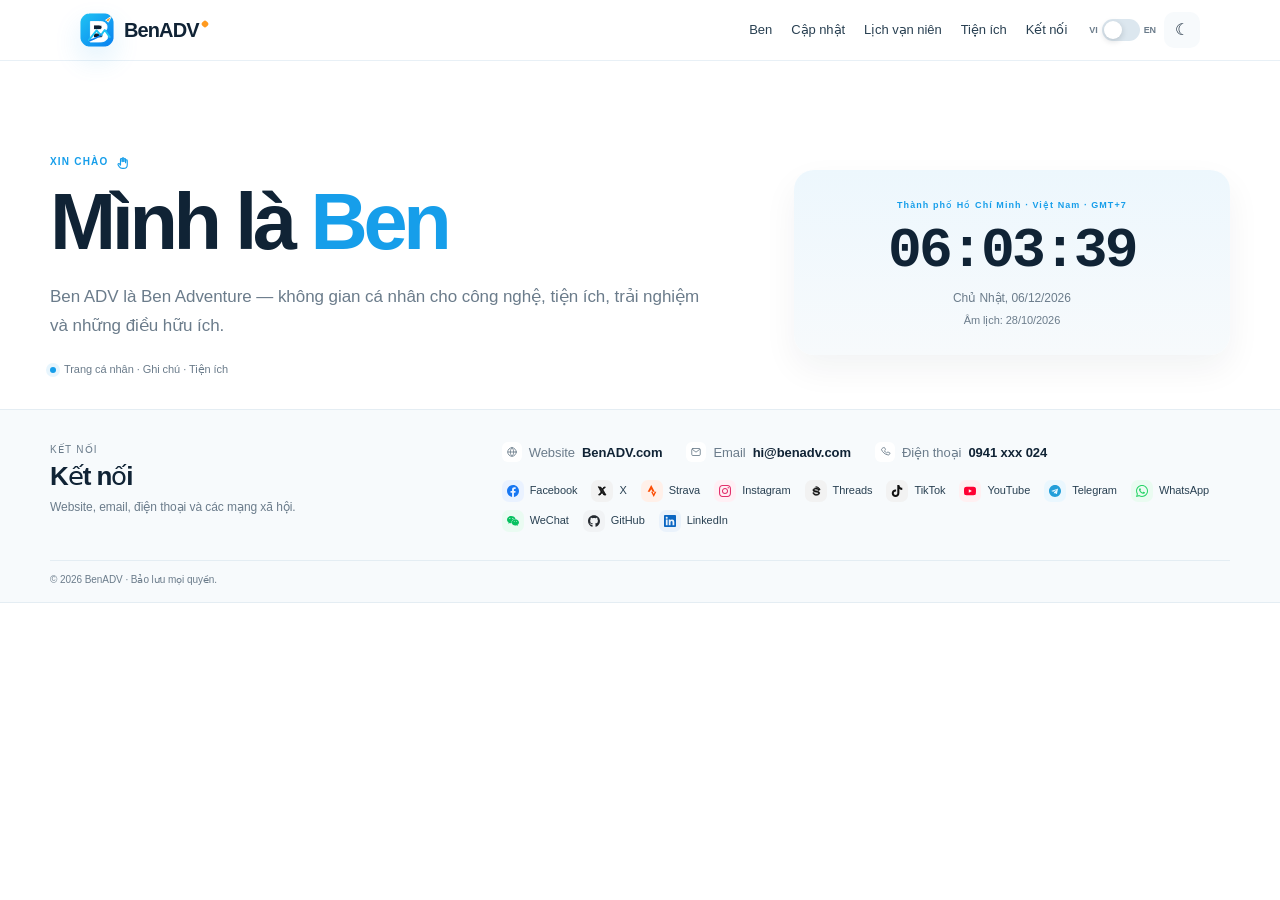
==== commit 5856f0ac: "up" ====
--- a/en/index.html
+++ b/en/index.html
@@ -1,6 +1,5 @@
 <!DOCTYPE html>
-
-<html lang="en"><head><meta charset="utf-8"/><meta content="width=device-width,initial-scale=1,viewport-fit=cover" name="viewport"/><meta content="#1aa6f6" name="theme-color"/><title>Ben Adventure | BenADV</title><meta content="Ben Adventure (BenADV) — a personal website for technology, utilities, AI tools, a perpetual calendar and useful resources." name="description"/><meta content="BenADV.com" name="author"/><meta content="index,follow,max-image-preview:large,max-snippet:-1,max-video-preview:-1" name="robots"/><link href="https://benadv.com/en/" rel="canonical"/><link href="https://benadv.com/" hreflang="vi" rel="alternate"/><link href="https://benadv.com/en/" hreflang="en" rel="alternate"/><link href="https://benadv.com/" hreflang="x-default" rel="alternate"/><meta content="website" property="og:type"/><meta content="BenADV" property="og:site_name"/><meta content="Ben Adventure | BenADV" property="og:title"/><meta content="Ben Adventure (BenADV) — a personal website for technology, utilities, AI tools, a perpetual calendar and useful resources." property="og:description"/><meta content="https://benadv.com/en/" property="og:url"/><meta content="en_US" property="og:locale"/><meta content="vi_VN" property="og:locale:alternate"/><meta content="summary" name="twitter:card"/><link href="../assets/benadv-icon.svg" rel="icon" type="image/svg+xml"/><link as="style" href="../css/style.css" rel="preload"/><link href="../css/style.css?v=20260815" rel="stylesheet"/><script type="application/ld+json">{"@context":"https://schema.org","@graph":[{"@type":"WebSite","@id":"https://benadv.com/#website","url":"https://benadv.com/","name":"BenADV","alternateName":"Ben Adventure","inLanguage":"en"},{"@type":"Person","@id":"https://benadv.com/#person","name":"Ben","alternateName":"Ben ADV","url":"https://benadv.com/","mainEntityOfPage":{"@id":"https://benadv.com/#website"}}]}</script>
+<html lang="en"><head><meta charset="utf-8"/><meta content="width=device-width,initial-scale=1,viewport-fit=cover" name="viewport"/><meta content="#1aa6f6" name="theme-color"/><title>Ben Adventure | BenADV</title><meta content="Ben Adventure (BenADV) — a personal website for technology, utilities, AI tools, a perpetual calendar and useful resources." name="description"/><meta content="BenADV.com" name="author"/><meta content="index,follow,max-image-preview:large,max-snippet:-1,max-video-preview:-1" name="robots"/><link href="https://benadv.com/en/" rel="canonical"/><link href="https://benadv.com/" hreflang="vi" rel="alternate"/><link href="https://benadv.com/en/" hreflang="en" rel="alternate"/><link href="https://benadv.com/" hreflang="x-default" rel="alternate"/><meta content="website" property="og:type"/><meta content="BenADV" property="og:site_name"/><meta content="Ben Adventure | BenADV" property="og:title"/><meta content="Ben Adventure (BenADV) — a personal website for technology, utilities, AI tools, a perpetual calendar and useful resources." property="og:description"/><meta content="https://benadv.com/en/" property="og:url"/><meta content="en_US" property="og:locale"/><meta content="vi_VN" property="og:locale:alternate"/><meta content="summary" name="twitter:card"/><link href="../assets/benadv-icon.svg" rel="icon" type="image/svg+xml"/><link as="style" href="../css/style.css" rel="preload"/><link href="../css/style.css?v=20260815" rel="stylesheet"/><script type="application/ld+json">{"@context":"https://schema.org","@graph":[{"@type":"WebSite","@id":"https://benadv.com/#website","url":"https://benadv.com/","name":"BenADV","alternateName":["Ben Adventure","Ben ADV"],"inLanguage":"en"},{"@type":"Person","@id":"https://benadv.com/#person","name":"Ben","alternateName":["Ben ADV","Ben Adventure"],"url":"https://benadv.com/","sameAs":["https://www.facebook.com/benadvcom","https://www.x.com/benadvcom","https://www.strava.com/athletes/benadvcom","https://www.instagram.com/benadvcom","https://www.threads.com/@benadvcom","https://www.tiktok.com/@benadvcom","https://www.youtube.com/@BenADVcom","https://t.me/benadvcom","http://wa.me/benadvcom","https://github.com/benadvcom","https://www.linkedin.com/in/benadvcom"],"mainEntityOfPage":{"@id":"https://benadv.com/#website"}}]}</script>
 </head><body data-page="home"><a class="skip-link" href="#main-content">Skip to content</a><header class="site-header"><div class="container nav-wrap"><a aria-label="BenADV" class="logo" href="../">
 <span aria-hidden="true" class="logo-mark">
 <svg focusable="false" viewbox="0 0 88 88">
@@ -19,6 +18,6 @@
 </svg>
 </span>
 <span class="logo-word"><strong>BenADV</strong></span>
-</a><nav aria-label="Main navigation" class="nav" id="mainNav"><a data-page="about" href="../index.html#about">Ben</a><a data-page="blog" href="https://blog.benadv.com/" rel="noopener noreferrer" target="_blank">Updates</a><a data-page="calendar" href="./calendar.html">Calendar</a><a href="#" data-page="photos-videos">Photos & Videos</a><a data-page="utilities" href="./utilities.html">Utilities</a><a data-page="contact" href="../index.html#contact">Connect</a></nav><div class="actions"><label class="lang-switch" title="Language"><span>VI</span><button aria-checked="true" aria-label="Switch to Vietnamese" class="switch" id="languageToggle" role="switch" type="button"><span class="switch-track"></span><span class="switch-knob"></span></button><span>EN</span></label><button aria-label="Switch to dark mode" class="theme-toggle" id="themeToggle" title="Dark mode" type="button"><span aria-hidden="true" class="theme-symbol">☾</span></button></div></div></header><main id="main-content"><section class="home-hero-modern"><div class="home-shell home-hero-grid"><div class="home-hero-copy"><p class="home-eyebrow"><span>Hello</span><svg aria-hidden="true" class="greet-icon" focusable="false" viewbox="0 0 24 24"><path d="M7.2 11.4V6.9a1.35 1.35 0 0 1 2.7 0v3.6"></path><path d="M9.9 10V5.9a1.35 1.35 0 0 1 2.7 0v4.4"></path><path d="M12.6 10.2V7a1.35 1.35 0 0 1 2.7 0v5.2"></path><path d="M15.3 11.2V9a1.35 1.35 0 0 1 2.7 0v6.4c0 3.7-2.3 6-6 6H10c-2.1 0-3.4-.7-4.6-2.4l-2-3.1a1.43 1.43 0 0 1 2.35-1.62l1.45 1.82V11.4"></path></svg></p><h1>I am <strong>Ben</strong></h1><p class="home-lead">Ben Adventure is Ben ADV — a personal website for technology, utilities, AI tools and useful resources.</p><div class="home-meta-row"><span class="home-meta-dot"></span><span>Personal · Notes · Utilities</span></div></div><div class="home-clock-panel"><div class="home-clock-top">Ho Chi Minh City · Vietnam · GMT+7</div><div class="home-clock-time" id="liveClock">00:00:00</div><div class="home-clock-date" id="solarDate">Updating…</div><div class="home-clock-lunar" id="lunarDate">Updating…</div></div></div></section><section class="home-connect-modern" id="contact"><div class="home-shell"><div class="connect-grid"><div class="connect-heading"><p class="connect-kicker">Connect</p><h2>Connect</h2><p>Website, email, phone and social networks.</p></div><div class="connect-content"><div class="connect-details"><a class="connect-item" href="https://benadv.com/"><span class="connect-icon"><svg aria-hidden="true" viewbox="0 0 24 24"><circle cx="12" cy="12" r="8.5"></circle><path d="M3.8 12h16.4M12 3.5c2.2 2.3 3.3 5.1 3.3 8.5S14.2 18.2 12 20.5c-2.2-2.3-3.3-5.1-3.3-8.5S9.8 5.8 12 3.5Z"></path></svg></span><span>Website</span><b>BenADV.com</b></a><a class="connect-item" href="mailto:hi@benadv.com"><span class="connect-icon"><svg aria-hidden="true" viewbox="0 0 24 24"><rect height="14" rx="2.2" width="17" x="3.5" y="5"></rect><path d="m5 7 7 5.3L19 7"></path></svg></span><span>Email</span><b>hi@benadv.com</b></a><a class="connect-item" href="tel:+84941...024"><span class="connect-icon"><svg aria-hidden="true" viewbox="0 0 24 24"><path d="M7.2 4.2 9.6 3c.7-.4 1.5-.1 1.8.6l1.4 3.1c.3.6.1 1.3-.4 1.8l-1.5 1.2a13.7 13.7 0 0 0 4.4 4.4l1.2-1.5c.5-.5 1.2-.7 1.8-.4l3.1 1.4c.7.3 1 .1.6.8l-1.2 2.4c-.4.8-1.2 1.3-2.1 1.2C11.8 17.1 6.9 12.2 5 7.3c-.3-.9.2-1.7 1-2.1Z"></path></svg></span><span>Phone</span><b>(+84) 941.xxx.024</b></a></div><div aria-label="Social networks" class="home-social-strip"><a aria-label="Facebook" class="home-social-link social-facebook" href="https://www.facebook.com/benadvcom" rel="noopener noreferrer" target="_blank"><span class="home-social-icon"><svg aria-hidden="true" class="social-svg" viewbox="0 0 968.000 963.000"><path d="M984 375C984 643 768 859 500 859C232 859 16 643 16 375C16 133 192 -68 424 -104V235H301V375H424V482C424 603 496 670 607 670C660 670 716 661 716 661V542H655C595 542 576 504 576 466V375H710L689 235H576V-104C808 -68 984 133 984 375Z" transform="translate(-16.000 859.000) scale(1 -1)"></path></svg></span><span>Facebook</span></a><a aria-label="X" class="home-social-link social-x" href="https://www.x.com/benadvcom" rel="noopener noreferrer" target="_blank"><span class="home-social-icon"><svg aria-hidden="true" class="social-svg" viewbox="0 0 24 24"><path d="M5.1 4h4.3l3.05 4.08L15.8 4h3.1l-5 5.62L20 20h-4.32l-3.55-4.75L8.1 20H5l5.12-5.82L5.1 4Zm3.1 1.9 7.55 12.2h1.16L9.36 5.9H8.2Z"></path></svg></span><span>X</span></a><a aria-label="Strava" class="home-social-link social-strava" href="https://www.strava.com/athletes/benadvcom" rel="noopener noreferrer" target="_blank"><span class="home-social-icon"><svg aria-hidden="true" class="social-svg" viewbox="0 0 721.000 1000.000"><path d="M309 875 14 305H188L309 531L430 305H603ZM603 305 517 132 430 305H298L517 -125L735 305Z" transform="translate(-14.000 875.000) scale(1 -1)"></path></svg></span><span>Strava</span></a><a aria-label="Instagram" class="home-social-link social-instagram" href="https://www.instagram.com/benadvcom" rel="noopener noreferrer" target="_blank"><span class="home-social-icon"><svg aria-hidden="true" class="social-svg" viewbox="0 0 875.000 875.000"><path d="M438 600C314 600 213 499 213 375C213 251 314 151 438 151C562 151 662 251 662 375C662 499 562 600 438 600ZM438 229C358 229 292 295 292 375C292 455 358 521 438 521C518 521 584 455 584 375C584 295 518 229 438 229ZM724 609C724 638 700 661 671 661C642 661 619 638 619 609C619 580 642 556 671 556C700 556 724 580 724 609ZM872 556C869 626 853 688 802 739C751 790 688 806 618 810C546 814 329 814 257 810C187 807 125 790 74 739C23 688 7 626 3 556C-1 484 -1 267 3 195C6 125 23 62 74 11C125 -40 187 -55 257 -59C329 -63 546 -63 618 -59C688 -56 751 -40 802 11C853 62 868 125 872 195C876 267 876 484 872 556ZM779 117C764 79 734 49 696 34C638 11 502 16 438 16C374 16 237 11 180 34C142 49 111 79 96 117C73 175 79 311 79 375C79 439 73 576 96 633C111 671 142 701 180 716C238 739 374 734 438 734C502 734 639 739 696 716C734 701 764 671 779 633C802 575 796 439 796 375C796 311 802 174 779 117Z" transform="translate(-0.000 813.000) scale(1 -1)"></path></svg></span><span>Instagram</span></a><a aria-label="Threads" class="home-social-link social-threads" href="https://www.threads.com/@benadvcom" rel="noopener noreferrer" target="_blank"><span class="home-social-icon"><svg aria-hidden="true" class="social-svg" viewbox="0 0 24 24"><path d="M12 3.7c4.2 0 7.2 2.1 8.25 5.7h-2.15c-.82-2.28-2.85-3.52-6.02-3.52-3.55 0-6.1 1.84-6.1 4.58 0 2.45 2.03 3.48 5.93 3.74l.78.06c2.85.2 4.19.86 4.19 2.1 0 1.46-1.44 2.32-3.83 2.32-2.83 0-4.76-1.23-5.16-3.28H5.75c.46 3.27 3.18 5.1 7.28 5.1 3.67 0 6.2-1.67 6.2-4.37 0-2.7-2.02-4.09-6.08-4.36l-.78-.05c-2.47-.17-3.5-.67-3.5-1.72 0-1.08 1.25-1.83 3.07-1.83 2.1 0 3.55.86 4.18 2.55h2.13C17.52 5.56 15.4 3.7 12 3.7Z"></path></svg></span><span>Threads</span></a><a aria-label="TikTok" class="home-social-link social-tiktok" href="https://www.tiktok.com/@benadvcom" rel="noopener noreferrer" target="_blank"><span class="home-social-icon"><svg aria-hidden="true" class="social-svg" viewbox="0 0 875.000 1000.000"><path d="M875 465V636C827 636 781 650 744 675C690 710 651 766 639 832C637 845 635 859 635 873V875H463V193C463 113 398 47 318 47C238 47 172 113 172 193C172 273 238 338 318 338C333 338 347 336 361 332V507C347 509 333 510 318 510C143 510 0 368 0 193C0 18 143 -125 318 -125C493 -125 635 18 635 193V542C702 494 785 465 874 465Z" transform="translate(0.000 875.000) scale(1 -1)"></path></svg></span><span>TikTok</span></a><a aria-label="YouTube" class="home-social-link social-youtube" href="https://www.youtube.com/@BenADVcom" rel="noopener noreferrer" target="_blank"><span class="home-social-icon"><svg aria-hidden="true" class="social-svg" viewbox="0 0 1067.000 750.000"><path d="M1074 633C1062 679 1025 716 979 728C896 750 562 750 562 750C562 750 229 750 146 728C100 716 63 679 51 633C29 549 29 374 29 374C29 374 29 200 51 116C63 70 100 34 146 22C229 0 562 0 562 0C562 0 896 0 979 22C1025 34 1062 70 1074 116C1096 200 1096 374 1096 374C1096 374 1096 549 1074 633ZM453 216V533L732 374Z" transform="translate(-29.000 750.000) scale(1 -1)"></path></svg></span><span>YouTube</span></a><a aria-label="Telegram" class="home-social-link social-telegram" href="https://t.me/benadvcom" rel="noopener noreferrer" target="_blank"><span class="home-social-icon"><svg aria-hidden="true" class="social-svg" viewbox="0 0 969.000 968.000"><path d="M484 859C216 859 0 643 0 375C0 107 216 -109 484 -109C752 -109 969 107 969 375C969 643 752 859 484 859ZM722 528 643 153C637 126 621 120 599 132L478 222L420 165C414 159 407 154 395 154L404 277L628 479C638 488 626 493 613 484L336 310L216 347C190 355 190 373 222 386L689 566C711 574 729 561 722 528Z" transform="translate(0.000 859.000) scale(1 -1)"></path></svg></span><span>Telegram</span></a><a aria-label="WhatsApp" class="home-social-link social-whatsapp" href="http://wa.me/benadvcom" rel="noopener noreferrer" target="_blank"><span class="home-social-icon"><svg aria-hidden="true" class="social-svg" viewbox="0 0 875.000 874.000"><path d="M744 685C662 767 553 812 437 812C198 812 4 618 4 379C4 303 24 228 62 162L0 -62L230 -2C293 -37 364 -55 437 -55C676 -55 875 140 875 379C875 495 826 603 744 685ZM437 18C372 18 309 35 254 68L241 76L104 40L141 173L132 187C96 244 77 311 77 379C77 578 239 739 438 739C534 739 624 702 692 634C760 566 802 475 802 379C802 180 636 18 437 18ZM635 288C624 293 571 319 561 323C551 327 544 329 537 318C530 307 508 282 502 275C496 268 490 267 479 272C415 304 373 329 331 401C320 420 342 420 363 461C367 468 365 474 362 479C359 484 338 538 329 560C320 581 311 579 304 579H284C277 579 265 576 255 565C245 554 217 528 217 475C217 422 256 370 261 363C266 356 337 246 446 199C515 169 542 167 576 172C597 175 640 199 649 224C658 249 658 271 655 275C652 280 646 283 635 288Z" transform="translate(0.000 812.000) scale(1 -1)"></path></svg></span><span>WhatsApp</span></a><a aria-label="WeChat" class="home-social-link social-wechat" href="#benadvcom" rel="noopener noreferrer" target="_blank"><span class="home-social-icon"><svg aria-hidden="true" class="social-svg" viewbox="0 0 1075.000 875.000"><path d="M752 548C764 548 777 548 789 546C757 699 593 812 406 812C197 812 25 670 25 489C25 385 83 299 178 232L140 118L273 185C321 176 358 166 406 166C418 166 430 166 442 167C434 192 429 219 429 247C429 413 572 548 752 548ZM548 651C576 651 596 632 596 603C596 575 576 556 548 556C519 556 491 575 491 603C491 632 519 651 548 651ZM282 556C254 556 225 575 225 603C225 632 254 651 282 651C311 651 329 632 329 603C329 574 311 556 282 556ZM1100 251C1100 403 948 527 777 527C596 527 454 403 454 251C454 99 596 -25 777 -25C815 -25 853 -14 891 -5L995 -63L966 32C1043 89 1100 165 1100 251ZM672 299C653 299 634 318 634 337C634 356 653 375 672 375C701 375 719 356 719 337C719 317 701 299 672 299ZM881 299C862 299 843 318 843 337C843 356 862 375 881 375C909 375 929 356 929 337C929 317 909 299 881 299Z" transform="translate(-25.000 812.000) scale(1 -1)"></path></svg></span><span>WeChat</span></a><a aria-label="GitHub" class="home-social-link social-github" href="https://github.com/benadvcom" rel="noopener noreferrer" target="_blank"><span class="home-social-icon"><svg aria-hidden="true" class="social-svg" viewbox="0 0 969.000 943.695"><path d="M324 99C324 103 319 107 313 106C307 106 303 103 303 99C303 95 308 91 314 92C320 92 324 95 324 99ZM263 108C262 104 266 99 272 98C277 96 283 98 284 102C285 106 281 110 275 112C270 113 264 112 263 108ZM350 111C344 110 340 105 341 101C342 97 346 95 352 96C358 97 362 101 361 105C360 109 356 112 350 111ZM478 859C207 859 0 654 0 383C0 166 136 -19 331 -84C356 -88 365 -74 365 -61C365 -49 364 18 364 59C364 59 228 30 199 117C199 117 177 174 145 189C145 189 100 220 148 219C148 219 196 215 223 169C266 94 337 115 365 128C369 159 383 181 397 194C288 206 177 221 177 409C177 463 192 490 223 524C218 537 202 589 229 657C270 670 363 604 363 604C402 615 444 621 486 621C528 621 570 615 609 604C609 604 702 670 743 657C770 589 753 537 748 524C779 489 799 463 799 409C799 221 684 206 575 194C593 179 608 149 608 103C608 37 607 -44 607 -60C607 -73 616 -88 641 -84C836 -19 969 166 969 383C969 654 749 859 478 859ZM190 186C187 184 188 180 191 176C194 173 198 171 201 174C204 176 203 180 200 184C197 187 193 189 190 186ZM169 202C168 199 169 196 173 194C176 192 181 192 182 195C183 198 181 201 177 203C173 204 170 204 169 202ZM232 132C229 129 231 124 235 120C239 116 244 115 247 118C250 121 249 126 245 130C241 134 235 135 232 132ZM210 161C207 159 207 153 210 149C213 145 218 143 221 145C224 148 224 153 221 157C218 161 213 164 210 161Z" transform="translate(0.000 859.000) scale(1 -1)"></path></svg></span><span>GitHub</span></a><a aria-label="LinkedIn" class="home-social-link social-linkedin" href="https://www.linkedin.com/in/benadvcom" rel="noopener noreferrer" target="_blank"><span class="home-social-icon"><svg aria-hidden="true" class="social-svg" viewbox="0 0 875.000 874.000"><path d="M812 812H62C28 812 0 784 0 749V1C0 -34 28 -62 62 -62H812C846 -62 875 -34 875 1V749C875 784 846 812 812 812ZM264 62H135V480H265V62ZM200 537C158 537 124 571 124 612C124 653 158 688 200 688C241 688 275 653 275 612C275 570 242 537 200 537ZM751 62H621V266C621 314 620 376 554 376C486 376 476 323 476 269V62H346V480H470V423H472C489 456 532 490 595 490C726 490 751 403 751 291Z" transform="translate(0.000 812.000) scale(1 -1)"></path></svg></span><span>LinkedIn</span></a></div></div></div><div class="home-copyright"><span>© 2026 BenADV · All rights reserved.</span></div></div></section></main><button aria-label="Lên đầu trang" class="back-to-top" id="backToTop" type="button">↑</button>
+</a><nav aria-label="Main navigation" class="nav" id="mainNav"><a data-page="about" href="../index.html#main-content">Ben</a><a data-page="blog" href="https://blog.benadv.com/" rel="noopener noreferrer" target="_blank">Updates</a><a data-page="calendar" href="./calendar.html">Calendar</a><a data-page="utilities" href="./utilities.html">Utilities</a><a data-page="contact" href="../index.html#contact">Connect</a></nav><div class="actions"><label class="lang-switch" title="Language"><span>VI</span><button aria-checked="true" aria-label="Switch to Vietnamese" class="switch" id="languageToggle" role="switch" type="button"><span class="switch-track"></span><span class="switch-knob"></span></button><span>EN</span></label><button aria-label="Switch to dark mode" class="theme-toggle" id="themeToggle" title="Dark mode" type="button"><span aria-hidden="true" class="theme-symbol">☾</span></button></div></div></header><main id="main-content"><section class="home-hero-modern"><div class="home-shell home-hero-grid"><div class="home-hero-copy"><p class="home-eyebrow"><span>Hello</span><svg aria-hidden="true" class="greet-icon" focusable="false" viewbox="0 0 24 24"><path d="M7.2 11.4V6.9a1.35 1.35 0 0 1 2.7 0v3.6"></path><path d="M9.9 10V5.9a1.35 1.35 0 0 1 2.7 0v4.4"></path><path d="M12.6 10.2V7a1.35 1.35 0 0 1 2.7 0v5.2"></path><path d="M15.3 11.2V9a1.35 1.35 0 0 1 2.7 0v6.4c0 3.7-2.3 6-6 6H10c-2.1 0-3.4-.7-4.6-2.4l-2-3.1a1.43 1.43 0 0 1 2.35-1.62l1.45 1.82V11.4"></path></svg></p><h1>I am <strong>Ben</strong></h1><p class="home-lead">Ben ADV is Ben Adventure — a personal website for technology, utilities, AI tools and useful resources.</p><div class="home-meta-row"><span class="home-meta-dot"></span><span>Personal · Notes · Utilities</span></div></div><div class="home-clock-panel"><div class="home-clock-top">HO CHI MINH CITY · VIETNAM · GMT+7</div><div class="home-clock-time" id="liveClock">00:00:00</div><div class="home-clock-date" id="solarDate">Updating…</div><div class="home-clock-lunar" id="lunarDate">Updating…</div></div></div></section><section class="home-connect-modern" id="contact"><div class="home-shell"><div class="connect-grid"><div class="connect-heading"><p class="connect-kicker">Connect</p><h2>Connect</h2><p>Website, email, phone and social networks.</p></div><div class="connect-content"><div class="connect-details"><a class="connect-item" href="https://benadv.com/"><span class="connect-icon"><svg aria-hidden="true" viewbox="0 0 24 24"><circle cx="12" cy="12" r="8.5"></circle><path d="M3.8 12h16.4M12 3.5c2.2 2.3 3.3 5.1 3.3 8.5S14.2 18.2 12 20.5c-2.2-2.3-3.3-5.1-3.3-8.5S9.8 5.8 12 3.5Z"></path></svg></span><span>Website</span><b>BenADV.com</b></a><a class="connect-item" href="mailto:hi@benadv.com"><span class="connect-icon"><svg aria-hidden="true" viewbox="0 0 24 24"><rect height="14" rx="2.2" width="17" x="3.5" y="5"></rect><path d="m5 7 7 5.3L19 7"></path></svg></span><span>Email</span><b>hi@benadv.com</b></a><a class="connect-item" href="tel:+84941xxx024"><span class="connect-icon"><svg aria-hidden="true" viewbox="0 0 24 24"><path d="M7.2 4.2 9.6 3c.7-.4 1.5-.1 1.8.6l1.4 3.1c.3.6.1 1.3-.4 1.8l-1.5 1.2a13.7 13.7 0 0 0 4.4 4.4l1.2-1.5c.5-.5 1.2-.7 1.8-.4l3.1 1.4c.7.3 1 .1.6.8l-1.2 2.4c-.4.8-1.2 1.3-2.1 1.2C11.8 17.1 6.9 12.2 5 7.3c-.3-.9.2-1.7 1-2.1Z"></path></svg></span><span>Phone</span><b>(+84) 941 xxx 024</b></a></div><div aria-label="Social networks" class="home-social-strip"><a aria-label="Facebook" class="home-social-link social-facebook" data-username="benadvcom" href="https://www.facebook.com/benadvcom" rel="noopener noreferrer" target="_blank"><span class="home-social-icon"><svg aria-hidden="true" class="social-svg" viewbox="0 0 968.000 963.000"><path d="M984 375C984 643 768 859 500 859C232 859 16 643 16 375C16 133 192 -68 424 -104V235H301V375H424V482C424 603 496 670 607 670C660 670 716 661 716 661V542H655C595 542 576 504 576 466V375H710L689 235H576V-104C808 -68 984 133 984 375Z" transform="translate(-16.000 859.000) scale(1 -1)"></path></svg></span><span>Facebook</span></a><a aria-label="X" class="home-social-link social-x" data-username="benadvcom" href="https://www.x.com/benadvcom" rel="noopener noreferrer" target="_blank"><span class="home-social-icon"><svg aria-hidden="true" class="social-svg" viewbox="0 0 24 24"><path d="M5.1 4h4.3l3.05 4.08L15.8 4h3.1l-5 5.62L20 20h-4.32l-3.55-4.75L8.1 20H5l5.12-5.82L5.1 4Zm3.1 1.9 7.55 12.2h1.16L9.36 5.9H8.2Z"></path></svg></span><span>X</span></a><a aria-label="Strava" class="home-social-link social-strava" data-username="benadvcom" href="https://www.strava.com/athletes/benadvcom" rel="noopener noreferrer" target="_blank"><span class="home-social-icon"><svg aria-hidden="true" class="social-svg" viewbox="0 0 721.000 1000.000"><path d="M309 875 14 305H188L309 531L430 305H603ZM603 305 517 132 430 305H298L517 -125L735 305Z" transform="translate(-14.000 875.000) scale(1 -1)"></path></svg></span><span>Strava</span></a><a aria-label="Instagram" class="home-social-link social-instagram" data-username="benadvcom" href="https://www.instagram.com/benadvcom" rel="noopener noreferrer" target="_blank"><span class="home-social-icon"><svg aria-hidden="true" class="social-svg" viewbox="0 0 875.000 875.000"><path d="M438 600C314 600 213 499 213 375C213 251 314 151 438 151C562 151 662 251 662 375C662 499 562 600 438 600ZM438 229C358 229 292 295 292 375C292 455 358 521 438 521C518 521 584 455 584 375C584 295 518 229 438 229ZM724 609C724 638 700 661 671 661C642 661 619 638 619 609C619 580 642 556 671 556C700 556 724 580 724 609ZM872 556C869 626 853 688 802 739C751 790 688 806 618 810C546 814 329 814 257 810C187 807 125 790 74 739C23 688 7 626 3 556C-1 484 -1 267 3 195C6 125 23 62 74 11C125 -40 187 -55 257 -59C329 -63 546 -63 618 -59C688 -56 751 -40 802 11C853 62 868 125 872 195C876 267 876 484 872 556ZM779 117C764 79 734 49 696 34C638 11 502 16 438 16C374 16 237 11 180 34C142 49 111 79 96 117C73 175 79 311 79 375C79 439 73 576 96 633C111 671 142 701 180 716C238 739 374 734 438 734C502 734 639 739 696 716C734 701 764 671 779 633C802 575 796 439 796 375C796 311 802 174 779 117Z" transform="translate(-0.000 813.000) scale(1 -1)"></path></svg></span><span>Instagram</span></a><a aria-label="Threads" class="home-social-link social-threads" data-username="benadvcom" href="https://www.threads.com/@benadvcom" rel="noopener noreferrer" target="_blank"><span class="home-social-icon"><svg aria-hidden="true" class="social-svg" viewbox="0 0 24 24"><path d="M12 3.7c4.2 0 7.2 2.1 8.25 5.7h-2.15c-.82-2.28-2.85-3.52-6.02-3.52-3.55 0-6.1 1.84-6.1 4.58 0 2.45 2.03 3.48 5.93 3.74l.78.06c2.85.2 4.19.86 4.19 2.1 0 1.46-1.44 2.32-3.83 2.32-2.83 0-4.76-1.23-5.16-3.28H5.75c.46 3.27 3.18 5.1 7.28 5.1 3.67 0 6.2-1.67 6.2-4.37 0-2.7-2.02-4.09-6.08-4.36l-.78-.05c-2.47-.17-3.5-.67-3.5-1.72 0-1.08 1.25-1.83 3.07-1.83 2.1 0 3.55.86 4.18 2.55h2.13C17.52 5.56 15.4 3.7 12 3.7Z"></path></svg></span><span>Threads</span></a><a aria-label="TikTok" class="home-social-link social-tiktok" data-username="benadvcom" href="https://www.tiktok.com/@benadvcom" rel="noopener noreferrer" target="_blank"><span class="home-social-icon"><svg aria-hidden="true" class="social-svg" viewbox="0 0 875.000 1000.000"><path d="M875 465V636C827 636 781 650 744 675C690 710 651 766 639 832C637 845 635 859 635 873V875H463V193C463 113 398 47 318 47C238 47 172 113 172 193C172 273 238 338 318 338C333 338 347 336 361 332V507C347 509 333 510 318 510C143 510 0 368 0 193C0 18 143 -125 318 -125C493 -125 635 18 635 193V542C702 494 785 465 874 465Z" transform="translate(0.000 875.000) scale(1 -1)"></path></svg></span><span>TikTok</span></a><a aria-label="YouTube" class="home-social-link social-youtube" data-username="BenADVcom" href="https://www.youtube.com/@BenADVcom" rel="noopener noreferrer" target="_blank"><span class="home-social-icon"><svg aria-hidden="true" class="social-svg" viewbox="0 0 1067.000 750.000"><path d="M1074 633C1062 679 1025 716 979 728C896 750 562 750 562 750C562 750 229 750 146 728C100 716 63 679 51 633C29 549 29 374 29 374C29 374 29 200 51 116C63 70 100 34 146 22C229 0 562 0 562 0C562 0 896 0 979 22C1025 34 1062 70 1074 116C1096 200 1096 374 1096 374C1096 374 1096 549 1074 633ZM453 216V533L732 374Z" transform="translate(-29.000 750.000) scale(1 -1)"></path></svg></span><span>YouTube</span></a><a aria-label="Telegram" class="home-social-link social-telegram" data-username="benadvcom" href="https://t.me/benadvcom" rel="noopener noreferrer" target="_blank"><span class="home-social-icon"><svg aria-hidden="true" class="social-svg" viewbox="0 0 969.000 968.000"><path d="M484 859C216 859 0 643 0 375C0 107 216 -109 484 -109C752 -109 969 107 969 375C969 643 752 859 484 859ZM722 528 643 153C637 126 621 120 599 132L478 222L420 165C414 159 407 154 395 154L404 277L628 479C638 488 626 493 613 484L336 310L216 347C190 355 190 373 222 386L689 566C711 574 729 561 722 528Z" transform="translate(0.000 859.000) scale(1 -1)"></path></svg></span><span>Telegram</span></a><a aria-label="WhatsApp" class="home-social-link social-whatsapp" data-username="benadvcom" href="http://wa.me/benadvcom" rel="noopener noreferrer" target="_blank"><span class="home-social-icon"><svg aria-hidden="true" class="social-svg" viewbox="0 0 875.000 874.000"><path d="M744 685C662 767 553 812 437 812C198 812 4 618 4 379C4 303 24 228 62 162L0 -62L230 -2C293 -37 364 -55 437 -55C676 -55 875 140 875 379C875 495 826 603 744 685ZM437 18C372 18 309 35 254 68L241 76L104 40L141 173L132 187C96 244 77 311 77 379C77 578 239 739 438 739C534 739 624 702 692 634C760 566 802 475 802 379C802 180 636 18 437 18ZM635 288C624 293 571 319 561 323C551 327 544 329 537 318C530 307 508 282 502 275C496 268 490 267 479 272C415 304 373 329 331 401C320 420 342 420 363 461C367 468 365 474 362 479C359 484 338 538 329 560C320 581 311 579 304 579H284C277 579 265 576 255 565C245 554 217 528 217 475C217 422 256 370 261 363C266 356 337 246 446 199C515 169 542 167 576 172C597 175 640 199 649 224C658 249 658 271 655 275C652 280 646 283 635 288Z" transform="translate(0.000 812.000) scale(1 -1)"></path></svg></span><span>WhatsApp</span></a><a aria-label="WeChat" class="home-social-link social-wechat" data-username="benadvcom" href="#" rel="noopener noreferrer" target="_blank"><span class="home-social-icon"><svg aria-hidden="true" class="social-svg" viewbox="0 0 1075.000 875.000"><path d="M752 548C764 548 777 548 789 546C757 699 593 812 406 812C197 812 25 670 25 489C25 385 83 299 178 232L140 118L273 185C321 176 358 166 406 166C418 166 430 166 442 167C434 192 429 219 429 247C429 413 572 548 752 548ZM548 651C576 651 596 632 596 603C596 575 576 556 548 556C519 556 491 575 491 603C491 632 519 651 548 651ZM282 556C254 556 225 575 225 603C225 632 254 651 282 651C311 651 329 632 329 603C329 574 311 556 282 556ZM1100 251C1100 403 948 527 777 527C596 527 454 403 454 251C454 99 596 -25 777 -25C815 -25 853 -14 891 -5L995 -63L966 32C1043 89 1100 165 1100 251ZM672 299C653 299 634 318 634 337C634 356 653 375 672 375C701 375 719 356 719 337C719 317 701 299 672 299ZM881 299C862 299 843 318 843 337C843 356 862 375 881 375C909 375 929 356 929 337C929 317 909 299 881 299Z" transform="translate(-25.000 812.000) scale(1 -1)"></path></svg></span><span>WeChat</span></a><a aria-label="GitHub" class="home-social-link social-github" data-username="benadvcom" href="https://github.com/benadvcom" rel="noopener noreferrer" target="_blank"><span class="home-social-icon"><svg aria-hidden="true" class="social-svg" viewbox="0 0 969.000 943.695"><path d="M324 99C324 103 319 107 313 106C307 106 303 103 303 99C303 95 308 91 314 92C320 92 324 95 324 99ZM263 108C262 104 266 99 272 98C277 96 283 98 284 102C285 106 281 110 275 112C270 113 264 112 263 108ZM350 111C344 110 340 105 341 101C342 97 346 95 352 96C358 97 362 101 361 105C360 109 356 112 350 111ZM478 859C207 859 0 654 0 383C0 166 136 -19 331 -84C356 -88 365 -74 365 -61C365 -49 364 18 364 59C364 59 228 30 199 117C199 117 177 174 145 189C145 189 100 220 148 219C148 219 196 215 223 169C266 94 337 115 365 128C369 159 383 181 397 194C288 206 177 221 177 409C177 463 192 490 223 524C218 537 202 589 229 657C270 670 363 604 363 604C402 615 444 621 486 621C528 621 570 615 609 604C609 604 702 670 743 657C770 589 753 537 748 524C779 489 799 463 799 409C799 221 684 206 575 194C593 179 608 149 608 103C608 37 607 -44 607 -60C607 -73 616 -88 641 -84C836 -19 969 166 969 383C969 654 749 859 478 859ZM190 186C187 184 188 180 191 176C194 173 198 171 201 174C204 176 203 180 200 184C197 187 193 189 190 186ZM169 202C168 199 169 196 173 194C176 192 181 192 182 195C183 198 181 201 177 203C173 204 170 204 169 202ZM232 132C229 129 231 124 235 120C239 116 244 115 247 118C250 121 249 126 245 130C241 134 235 135 232 132ZM210 161C207 159 207 153 210 149C213 145 218 143 221 145C224 148 224 153 221 157C218 161 213 164 210 161Z" transform="translate(0.000 859.000) scale(1 -1)"></path></svg></span><span>GitHub</span></a><a aria-label="LinkedIn" class="home-social-link social-linkedin" data-username="benadvcom" href="https://www.linkedin.com/in/benadvcom" rel="noopener noreferrer" target="_blank"><span class="home-social-icon"><svg aria-hidden="true" class="social-svg" viewbox="0 0 875.000 874.000"><path d="M812 812H62C28 812 0 784 0 749V1C0 -34 28 -62 62 -62H812C846 -62 875 -34 875 1V749C875 784 846 812 812 812ZM264 62H135V480H265V62ZM200 537C158 537 124 571 124 612C124 653 158 688 200 688C241 688 275 653 275 612C275 570 242 537 200 537ZM751 62H621V266C621 314 620 376 554 376C486 376 476 323 476 269V62H346V480H470V423H472C489 456 532 490 595 490C726 490 751 403 751 291Z" transform="translate(0.000 812.000) scale(1 -1)"></path></svg></span><span>LinkedIn</span></a></div></div></div><div class="home-copyright"><span>© 2026 BenADV · All rights reserved.</span></div></div></section></main><button aria-label="Lên đầu trang" class="back-to-top" id="backToTop" type="button">↑</button>
 <script defer="" src="../js/script.js?v=20260815"></script>
 </body></html>
--- a/css/style.css
+++ b/css/style.css
@@ -297,7 +297,7 @@
 .connect-item b,.tool-card-text strong,.canchi-pill b{color:var(--text);font-weight:600}
 .home-clock-time,.calendar-live-time{color:var(--text);font-weight:650}
 .home-clock-top,.calendar-live-location{
-  color:var(--brand);font-size:9px;font-weight:500;letter-spacing:.12em;text-transform:none
+  color:var(--brand);font-size:9px;font-weight:700;letter-spacing:.12em;text-transform:uppercase
 }
 .cal-month-head h2,.cal-truc-head h2,.tools-section h2,.connect-heading h2{text-transform:none}
 .cal-month-nav select,.cal-today{text-transform:none}
@@ -343,3 +343,6 @@
 body.dark .home-social-link.social-threads{--social:#fff;--social-soft:#17212B}
 body.dark .home-social-link .home-social-icon{background:var(--social-soft)}
 body.dark .home-social-link:hover .home-social-icon{background:var(--social);color:#fff}
+
+/* Final clock location case */
+.home-clock-top,.calendar-live-location{text-transform:none!important;}
--- a/css/style.css
+++ b/css/style.css
@@ -297,7 +297,7 @@
 .connect-item b,.tool-card-text strong,.canchi-pill b{color:var(--text);font-weight:600}
 .home-clock-time,.calendar-live-time{color:var(--text);font-weight:650}
 .home-clock-top,.calendar-live-location{
-  color:var(--brand);font-size:9px;font-weight:500;letter-spacing:.12em;text-transform:none
+  color:var(--brand);font-size:9px;font-weight:700;letter-spacing:.12em;text-transform:uppercase
 }
 .cal-month-head h2,.cal-truc-head h2,.tools-section h2,.connect-heading h2{text-transform:none}
 .cal-month-nav select,.cal-today{text-transform:none}
@@ -343,3 +343,6 @@
 body.dark .home-social-link.social-threads{--social:#fff;--social-soft:#17212B}
 body.dark .home-social-link .home-social-icon{background:var(--social-soft)}
 body.dark .home-social-link:hover .home-social-icon{background:var(--social);color:#fff}
+
+/* Final clock location case */
+.home-clock-top,.calendar-live-location{text-transform:none!important;}
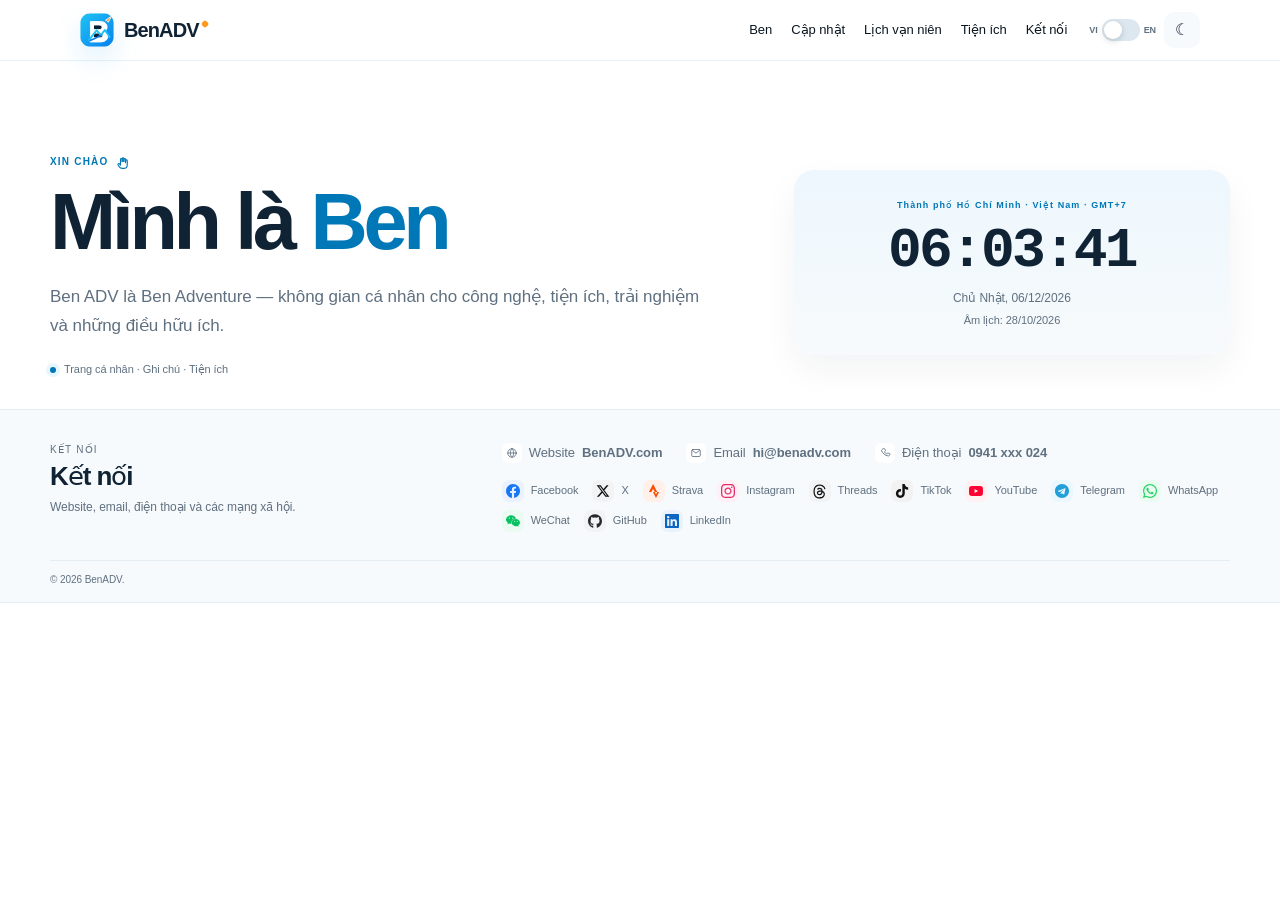
==== commit 303642a3: "upup" ====
--- a/en/index.html
+++ b/en/index.html
@@ -1,5 +1,5 @@
 <!DOCTYPE html>
-<html lang="en"><head><meta charset="utf-8"/><meta content="width=device-width,initial-scale=1,viewport-fit=cover" name="viewport"/><meta content="#1aa6f6" name="theme-color"/><title>Ben Adventure | BenADV</title><meta content="Ben Adventure (BenADV) — a personal website for technology, utilities, AI tools, a perpetual calendar and useful resources." name="description"/><meta content="BenADV.com" name="author"/><meta content="index,follow,max-image-preview:large,max-snippet:-1,max-video-preview:-1" name="robots"/><link href="https://benadv.com/en/" rel="canonical"/><link href="https://benadv.com/" hreflang="vi" rel="alternate"/><link href="https://benadv.com/en/" hreflang="en" rel="alternate"/><link href="https://benadv.com/" hreflang="x-default" rel="alternate"/><meta content="website" property="og:type"/><meta content="BenADV" property="og:site_name"/><meta content="Ben Adventure | BenADV" property="og:title"/><meta content="Ben Adventure (BenADV) — a personal website for technology, utilities, AI tools, a perpetual calendar and useful resources." property="og:description"/><meta content="https://benadv.com/en/" property="og:url"/><meta content="en_US" property="og:locale"/><meta content="vi_VN" property="og:locale:alternate"/><meta content="summary" name="twitter:card"/><link href="../assets/benadv-icon.svg" rel="icon" type="image/svg+xml"/><link as="style" href="../css/style.css" rel="preload"/><link href="../css/style.css?v=20260815" rel="stylesheet"/><script type="application/ld+json">{"@context":"https://schema.org","@graph":[{"@type":"WebSite","@id":"https://benadv.com/#website","url":"https://benadv.com/","name":"BenADV","alternateName":["Ben Adventure","Ben ADV"],"inLanguage":"en"},{"@type":"Person","@id":"https://benadv.com/#person","name":"Ben","alternateName":["Ben ADV","Ben Adventure"],"url":"https://benadv.com/","sameAs":["https://www.facebook.com/benadvcom","https://www.x.com/benadvcom","https://www.strava.com/athletes/benadvcom","https://www.instagram.com/benadvcom","https://www.threads.com/@benadvcom","https://www.tiktok.com/@benadvcom","https://www.youtube.com/@BenADVcom","https://t.me/benadvcom","http://wa.me/benadvcom","https://github.com/benadvcom","https://www.linkedin.com/in/benadvcom"],"mainEntityOfPage":{"@id":"https://benadv.com/#website"}}]}</script>
+<html lang="en"><head><meta charset="utf-8"/><meta content="width=device-width,initial-scale=1,viewport-fit=cover" name="viewport"/><meta content="#1aa6f6" name="theme-color"/><title>Ben Adventure | BenADV</title><meta name="description" content="Ben Adventure (BenADV) — a personal website for technology, utilities, AI tools, a perpetual calendar and useful resources."><meta content="BenADV.com" name="author"/><meta name="robots" content="index,follow,max-image-preview:large,max-snippet:-1,max-video-preview:-1"><link rel="canonical" href="https://benadv.com/en/"><link rel="alternate" hreflang="vi" href="https://benadv.com/"><link rel="alternate" hreflang="en" href="https://benadv.com/en/"><link rel="alternate" hreflang="x-default" href="https://benadv.com/"><meta content="website" property="og:type"/><meta content="BenADV" property="og:site_name"/><meta content="Ben Adventure | BenADV" property="og:title"/><meta content="Ben Adventure (BenADV) — a personal website for technology, utilities, AI tools, a perpetual calendar and useful resources." property="og:description"/><meta content="https://benadv.com/en/" property="og:url"/><meta content="en_US" property="og:locale"/><meta content="vi_VN" property="og:locale:alternate"/><meta content="summary" name="twitter:card"/><link href="../assets/benadv-icon.svg" rel="icon" type="image/svg+xml"/><link as="style" href="../css/style.css" rel="preload"/><link href="../css/style.css?v=20260815" rel="stylesheet"/><script type="application/ld+json">{"@context":"https://schema.org","@graph":[{"@type":"WebSite","@id":"https://benadv.com/#website","url":"https://benadv.com/","name":"BenADV","alternateName":["Ben Adventure","Ben ADV"],"inLanguage":"en"},{"@type":"Person","@id":"https://benadv.com/#person","name":"Ben","alternateName":["Ben ADV","Ben Adventure"],"url":"https://benadv.com/","sameAs":["https://www.facebook.com/benadvcom","https://www.x.com/benadvcom","https://www.strava.com/athletes/benadvcom","https://www.instagram.com/benadvcom","https://www.threads.com/@benadvcom","https://www.tiktok.com/@benadvcom","https://www.youtube.com/@BenADVcom","https://t.me/benadvcom","http://wa.me/benadvcom","https://github.com/benadvcom","https://www.linkedin.com/in/benadvcom"],"mainEntityOfPage":{"@id":"https://benadv.com/#website"}}]}</script>
 </head><body data-page="home"><a class="skip-link" href="#main-content">Skip to content</a><header class="site-header"><div class="container nav-wrap"><a aria-label="BenADV" class="logo" href="../">
 <span aria-hidden="true" class="logo-mark">
 <svg focusable="false" viewbox="0 0 88 88">
@@ -18,6 +18,6 @@
 </svg>
 </span>
 <span class="logo-word"><strong>BenADV</strong></span>
-</a><nav aria-label="Main navigation" class="nav" id="mainNav"><a data-page="about" href="../index.html#main-content">Ben</a><a data-page="blog" href="https://blog.benadv.com/" rel="noopener noreferrer" target="_blank">Updates</a><a data-page="calendar" href="./calendar.html">Calendar</a><a data-page="utilities" href="./utilities.html">Utilities</a><a data-page="contact" href="../index.html#contact">Connect</a></nav><div class="actions"><label class="lang-switch" title="Language"><span>VI</span><button aria-checked="true" aria-label="Switch to Vietnamese" class="switch" id="languageToggle" role="switch" type="button"><span class="switch-track"></span><span class="switch-knob"></span></button><span>EN</span></label><button aria-label="Switch to dark mode" class="theme-toggle" id="themeToggle" title="Dark mode" type="button"><span aria-hidden="true" class="theme-symbol">☾</span></button></div></div></header><main id="main-content"><section class="home-hero-modern"><div class="home-shell home-hero-grid"><div class="home-hero-copy"><p class="home-eyebrow"><span>Hello</span><svg aria-hidden="true" class="greet-icon" focusable="false" viewbox="0 0 24 24"><path d="M7.2 11.4V6.9a1.35 1.35 0 0 1 2.7 0v3.6"></path><path d="M9.9 10V5.9a1.35 1.35 0 0 1 2.7 0v4.4"></path><path d="M12.6 10.2V7a1.35 1.35 0 0 1 2.7 0v5.2"></path><path d="M15.3 11.2V9a1.35 1.35 0 0 1 2.7 0v6.4c0 3.7-2.3 6-6 6H10c-2.1 0-3.4-.7-4.6-2.4l-2-3.1a1.43 1.43 0 0 1 2.35-1.62l1.45 1.82V11.4"></path></svg></p><h1>I am <strong>Ben</strong></h1><p class="home-lead">Ben ADV is Ben Adventure — a personal website for technology, utilities, AI tools and useful resources.</p><div class="home-meta-row"><span class="home-meta-dot"></span><span>Personal · Notes · Utilities</span></div></div><div class="home-clock-panel"><div class="home-clock-top">HO CHI MINH CITY · VIETNAM · GMT+7</div><div class="home-clock-time" id="liveClock">00:00:00</div><div class="home-clock-date" id="solarDate">Updating…</div><div class="home-clock-lunar" id="lunarDate">Updating…</div></div></div></section><section class="home-connect-modern" id="contact"><div class="home-shell"><div class="connect-grid"><div class="connect-heading"><p class="connect-kicker">Connect</p><h2>Connect</h2><p>Website, email, phone and social networks.</p></div><div class="connect-content"><div class="connect-details"><a class="connect-item" href="https://benadv.com/"><span class="connect-icon"><svg aria-hidden="true" viewbox="0 0 24 24"><circle cx="12" cy="12" r="8.5"></circle><path d="M3.8 12h16.4M12 3.5c2.2 2.3 3.3 5.1 3.3 8.5S14.2 18.2 12 20.5c-2.2-2.3-3.3-5.1-3.3-8.5S9.8 5.8 12 3.5Z"></path></svg></span><span>Website</span><b>BenADV.com</b></a><a class="connect-item" href="mailto:hi@benadv.com"><span class="connect-icon"><svg aria-hidden="true" viewbox="0 0 24 24"><rect height="14" rx="2.2" width="17" x="3.5" y="5"></rect><path d="m5 7 7 5.3L19 7"></path></svg></span><span>Email</span><b>hi@benadv.com</b></a><a class="connect-item" href="tel:+84941xxx024"><span class="connect-icon"><svg aria-hidden="true" viewbox="0 0 24 24"><path d="M7.2 4.2 9.6 3c.7-.4 1.5-.1 1.8.6l1.4 3.1c.3.6.1 1.3-.4 1.8l-1.5 1.2a13.7 13.7 0 0 0 4.4 4.4l1.2-1.5c.5-.5 1.2-.7 1.8-.4l3.1 1.4c.7.3 1 .1.6.8l-1.2 2.4c-.4.8-1.2 1.3-2.1 1.2C11.8 17.1 6.9 12.2 5 7.3c-.3-.9.2-1.7 1-2.1Z"></path></svg></span><span>Phone</span><b>(+84) 941 xxx 024</b></a></div><div aria-label="Social networks" class="home-social-strip"><a aria-label="Facebook" class="home-social-link social-facebook" data-username="benadvcom" href="https://www.facebook.com/benadvcom" rel="noopener noreferrer" target="_blank"><span class="home-social-icon"><svg aria-hidden="true" class="social-svg" viewbox="0 0 968.000 963.000"><path d="M984 375C984 643 768 859 500 859C232 859 16 643 16 375C16 133 192 -68 424 -104V235H301V375H424V482C424 603 496 670 607 670C660 670 716 661 716 661V542H655C595 542 576 504 576 466V375H710L689 235H576V-104C808 -68 984 133 984 375Z" transform="translate(-16.000 859.000) scale(1 -1)"></path></svg></span><span>Facebook</span></a><a aria-label="X" class="home-social-link social-x" data-username="benadvcom" href="https://www.x.com/benadvcom" rel="noopener noreferrer" target="_blank"><span class="home-social-icon"><svg aria-hidden="true" class="social-svg" viewbox="0 0 24 24"><path d="M5.1 4h4.3l3.05 4.08L15.8 4h3.1l-5 5.62L20 20h-4.32l-3.55-4.75L8.1 20H5l5.12-5.82L5.1 4Zm3.1 1.9 7.55 12.2h1.16L9.36 5.9H8.2Z"></path></svg></span><span>X</span></a><a aria-label="Strava" class="home-social-link social-strava" data-username="benadvcom" href="https://www.strava.com/athletes/benadvcom" rel="noopener noreferrer" target="_blank"><span class="home-social-icon"><svg aria-hidden="true" class="social-svg" viewbox="0 0 721.000 1000.000"><path d="M309 875 14 305H188L309 531L430 305H603ZM603 305 517 132 430 305H298L517 -125L735 305Z" transform="translate(-14.000 875.000) scale(1 -1)"></path></svg></span><span>Strava</span></a><a aria-label="Instagram" class="home-social-link social-instagram" data-username="benadvcom" href="https://www.instagram.com/benadvcom" rel="noopener noreferrer" target="_blank"><span class="home-social-icon"><svg aria-hidden="true" class="social-svg" viewbox="0 0 875.000 875.000"><path d="M438 600C314 600 213 499 213 375C213 251 314 151 438 151C562 151 662 251 662 375C662 499 562 600 438 600ZM438 229C358 229 292 295 292 375C292 455 358 521 438 521C518 521 584 455 584 375C584 295 518 229 438 229ZM724 609C724 638 700 661 671 661C642 661 619 638 619 609C619 580 642 556 671 556C700 556 724 580 724 609ZM872 556C869 626 853 688 802 739C751 790 688 806 618 810C546 814 329 814 257 810C187 807 125 790 74 739C23 688 7 626 3 556C-1 484 -1 267 3 195C6 125 23 62 74 11C125 -40 187 -55 257 -59C329 -63 546 -63 618 -59C688 -56 751 -40 802 11C853 62 868 125 872 195C876 267 876 484 872 556ZM779 117C764 79 734 49 696 34C638 11 502 16 438 16C374 16 237 11 180 34C142 49 111 79 96 117C73 175 79 311 79 375C79 439 73 576 96 633C111 671 142 701 180 716C238 739 374 734 438 734C502 734 639 739 696 716C734 701 764 671 779 633C802 575 796 439 796 375C796 311 802 174 779 117Z" transform="translate(-0.000 813.000) scale(1 -1)"></path></svg></span><span>Instagram</span></a><a aria-label="Threads" class="home-social-link social-threads" data-username="benadvcom" href="https://www.threads.com/@benadvcom" rel="noopener noreferrer" target="_blank"><span class="home-social-icon"><svg aria-hidden="true" class="social-svg" viewbox="0 0 24 24"><path d="M12 3.7c4.2 0 7.2 2.1 8.25 5.7h-2.15c-.82-2.28-2.85-3.52-6.02-3.52-3.55 0-6.1 1.84-6.1 4.58 0 2.45 2.03 3.48 5.93 3.74l.78.06c2.85.2 4.19.86 4.19 2.1 0 1.46-1.44 2.32-3.83 2.32-2.83 0-4.76-1.23-5.16-3.28H5.75c.46 3.27 3.18 5.1 7.28 5.1 3.67 0 6.2-1.67 6.2-4.37 0-2.7-2.02-4.09-6.08-4.36l-.78-.05c-2.47-.17-3.5-.67-3.5-1.72 0-1.08 1.25-1.83 3.07-1.83 2.1 0 3.55.86 4.18 2.55h2.13C17.52 5.56 15.4 3.7 12 3.7Z"></path></svg></span><span>Threads</span></a><a aria-label="TikTok" class="home-social-link social-tiktok" data-username="benadvcom" href="https://www.tiktok.com/@benadvcom" rel="noopener noreferrer" target="_blank"><span class="home-social-icon"><svg aria-hidden="true" class="social-svg" viewbox="0 0 875.000 1000.000"><path d="M875 465V636C827 636 781 650 744 675C690 710 651 766 639 832C637 845 635 859 635 873V875H463V193C463 113 398 47 318 47C238 47 172 113 172 193C172 273 238 338 318 338C333 338 347 336 361 332V507C347 509 333 510 318 510C143 510 0 368 0 193C0 18 143 -125 318 -125C493 -125 635 18 635 193V542C702 494 785 465 874 465Z" transform="translate(0.000 875.000) scale(1 -1)"></path></svg></span><span>TikTok</span></a><a aria-label="YouTube" class="home-social-link social-youtube" data-username="BenADVcom" href="https://www.youtube.com/@BenADVcom" rel="noopener noreferrer" target="_blank"><span class="home-social-icon"><svg aria-hidden="true" class="social-svg" viewbox="0 0 1067.000 750.000"><path d="M1074 633C1062 679 1025 716 979 728C896 750 562 750 562 750C562 750 229 750 146 728C100 716 63 679 51 633C29 549 29 374 29 374C29 374 29 200 51 116C63 70 100 34 146 22C229 0 562 0 562 0C562 0 896 0 979 22C1025 34 1062 70 1074 116C1096 200 1096 374 1096 374C1096 374 1096 549 1074 633ZM453 216V533L732 374Z" transform="translate(-29.000 750.000) scale(1 -1)"></path></svg></span><span>YouTube</span></a><a aria-label="Telegram" class="home-social-link social-telegram" data-username="benadvcom" href="https://t.me/benadvcom" rel="noopener noreferrer" target="_blank"><span class="home-social-icon"><svg aria-hidden="true" class="social-svg" viewbox="0 0 969.000 968.000"><path d="M484 859C216 859 0 643 0 375C0 107 216 -109 484 -109C752 -109 969 107 969 375C969 643 752 859 484 859ZM722 528 643 153C637 126 621 120 599 132L478 222L420 165C414 159 407 154 395 154L404 277L628 479C638 488 626 493 613 484L336 310L216 347C190 355 190 373 222 386L689 566C711 574 729 561 722 528Z" transform="translate(0.000 859.000) scale(1 -1)"></path></svg></span><span>Telegram</span></a><a aria-label="WhatsApp" class="home-social-link social-whatsapp" data-username="benadvcom" href="http://wa.me/benadvcom" rel="noopener noreferrer" target="_blank"><span class="home-social-icon"><svg aria-hidden="true" class="social-svg" viewbox="0 0 875.000 874.000"><path d="M744 685C662 767 553 812 437 812C198 812 4 618 4 379C4 303 24 228 62 162L0 -62L230 -2C293 -37 364 -55 437 -55C676 -55 875 140 875 379C875 495 826 603 744 685ZM437 18C372 18 309 35 254 68L241 76L104 40L141 173L132 187C96 244 77 311 77 379C77 578 239 739 438 739C534 739 624 702 692 634C760 566 802 475 802 379C802 180 636 18 437 18ZM635 288C624 293 571 319 561 323C551 327 544 329 537 318C530 307 508 282 502 275C496 268 490 267 479 272C415 304 373 329 331 401C320 420 342 420 363 461C367 468 365 474 362 479C359 484 338 538 329 560C320 581 311 579 304 579H284C277 579 265 576 255 565C245 554 217 528 217 475C217 422 256 370 261 363C266 356 337 246 446 199C515 169 542 167 576 172C597 175 640 199 649 224C658 249 658 271 655 275C652 280 646 283 635 288Z" transform="translate(0.000 812.000) scale(1 -1)"></path></svg></span><span>WhatsApp</span></a><a aria-label="WeChat" class="home-social-link social-wechat" data-username="benadvcom" href="#" rel="noopener noreferrer" target="_blank"><span class="home-social-icon"><svg aria-hidden="true" class="social-svg" viewbox="0 0 1075.000 875.000"><path d="M752 548C764 548 777 548 789 546C757 699 593 812 406 812C197 812 25 670 25 489C25 385 83 299 178 232L140 118L273 185C321 176 358 166 406 166C418 166 430 166 442 167C434 192 429 219 429 247C429 413 572 548 752 548ZM548 651C576 651 596 632 596 603C596 575 576 556 548 556C519 556 491 575 491 603C491 632 519 651 548 651ZM282 556C254 556 225 575 225 603C225 632 254 651 282 651C311 651 329 632 329 603C329 574 311 556 282 556ZM1100 251C1100 403 948 527 777 527C596 527 454 403 454 251C454 99 596 -25 777 -25C815 -25 853 -14 891 -5L995 -63L966 32C1043 89 1100 165 1100 251ZM672 299C653 299 634 318 634 337C634 356 653 375 672 375C701 375 719 356 719 337C719 317 701 299 672 299ZM881 299C862 299 843 318 843 337C843 356 862 375 881 375C909 375 929 356 929 337C929 317 909 299 881 299Z" transform="translate(-25.000 812.000) scale(1 -1)"></path></svg></span><span>WeChat</span></a><a aria-label="GitHub" class="home-social-link social-github" data-username="benadvcom" href="https://github.com/benadvcom" rel="noopener noreferrer" target="_blank"><span class="home-social-icon"><svg aria-hidden="true" class="social-svg" viewbox="0 0 969.000 943.695"><path d="M324 99C324 103 319 107 313 106C307 106 303 103 303 99C303 95 308 91 314 92C320 92 324 95 324 99ZM263 108C262 104 266 99 272 98C277 96 283 98 284 102C285 106 281 110 275 112C270 113 264 112 263 108ZM350 111C344 110 340 105 341 101C342 97 346 95 352 96C358 97 362 101 361 105C360 109 356 112 350 111ZM478 859C207 859 0 654 0 383C0 166 136 -19 331 -84C356 -88 365 -74 365 -61C365 -49 364 18 364 59C364 59 228 30 199 117C199 117 177 174 145 189C145 189 100 220 148 219C148 219 196 215 223 169C266 94 337 115 365 128C369 159 383 181 397 194C288 206 177 221 177 409C177 463 192 490 223 524C218 537 202 589 229 657C270 670 363 604 363 604C402 615 444 621 486 621C528 621 570 615 609 604C609 604 702 670 743 657C770 589 753 537 748 524C779 489 799 463 799 409C799 221 684 206 575 194C593 179 608 149 608 103C608 37 607 -44 607 -60C607 -73 616 -88 641 -84C836 -19 969 166 969 383C969 654 749 859 478 859ZM190 186C187 184 188 180 191 176C194 173 198 171 201 174C204 176 203 180 200 184C197 187 193 189 190 186ZM169 202C168 199 169 196 173 194C176 192 181 192 182 195C183 198 181 201 177 203C173 204 170 204 169 202ZM232 132C229 129 231 124 235 120C239 116 244 115 247 118C250 121 249 126 245 130C241 134 235 135 232 132ZM210 161C207 159 207 153 210 149C213 145 218 143 221 145C224 148 224 153 221 157C218 161 213 164 210 161Z" transform="translate(0.000 859.000) scale(1 -1)"></path></svg></span><span>GitHub</span></a><a aria-label="LinkedIn" class="home-social-link social-linkedin" data-username="benadvcom" href="https://www.linkedin.com/in/benadvcom" rel="noopener noreferrer" target="_blank"><span class="home-social-icon"><svg aria-hidden="true" class="social-svg" viewbox="0 0 875.000 874.000"><path d="M812 812H62C28 812 0 784 0 749V1C0 -34 28 -62 62 -62H812C846 -62 875 -34 875 1V749C875 784 846 812 812 812ZM264 62H135V480H265V62ZM200 537C158 537 124 571 124 612C124 653 158 688 200 688C241 688 275 653 275 612C275 570 242 537 200 537ZM751 62H621V266C621 314 620 376 554 376C486 376 476 323 476 269V62H346V480H470V423H472C489 456 532 490 595 490C726 490 751 403 751 291Z" transform="translate(0.000 812.000) scale(1 -1)"></path></svg></span><span>LinkedIn</span></a></div></div></div><div class="home-copyright"><span>© 2026 BenADV · All rights reserved.</span></div></div></section></main><button aria-label="Lên đầu trang" class="back-to-top" id="backToTop" type="button">↑</button>
+</a><nav aria-label="Main navigation" class="nav" id="mainNav"><a data-page="about" href="../index.html#main-content">Ben</a><a data-page="blog" href="https://blog.benadv.com/" rel="noopener noreferrer" target="_blank">Updates</a><a data-page="calendar" href="./calendar.html">Calendar</a><a data-page="utilities" href="./utilities.html">Utilities</a><a data-page="contact" href="../index.html#contact">Connect</a></nav><div class="actions"><label class="lang-switch" title="Language"><span>VI</span><button aria-checked="true" aria-label="Switch to Vietnamese" class="switch" id="languageToggle" role="switch" type="button"><span class="switch-track"></span><span class="switch-knob"></span></button><span>EN</span></label><button aria-label="Switch to dark mode" class="theme-toggle" id="themeToggle" title="Dark mode" type="button"><span aria-hidden="true" class="theme-symbol">☾</span></button></div></div></header><main id="main-content"><section class="home-hero-modern"><div class="home-shell home-hero-grid"><div class="home-hero-copy"><p class="home-eyebrow"><span>Hello</span><svg aria-hidden="true" class="greet-icon" focusable="false" viewbox="0 0 24 24"><path d="M7.2 11.4V6.9a1.35 1.35 0 0 1 2.7 0v3.6"></path><path d="M9.9 10V5.9a1.35 1.35 0 0 1 2.7 0v4.4"></path><path d="M12.6 10.2V7a1.35 1.35 0 0 1 2.7 0v5.2"></path><path d="M15.3 11.2V9a1.35 1.35 0 0 1 2.7 0v6.4c0 3.7-2.3 6-6 6H10c-2.1 0-3.4-.7-4.6-2.4l-2-3.1a1.43 1.43 0 0 1 2.35-1.62l1.45 1.82V11.4"></path></svg></p><h1>I am <strong>Ben</strong></h1><p class="home-lead">Ben ADV is Ben Adventure — a personal website for technology, utilities, AI tools and useful resources.</p><div class="home-meta-row"><span class="home-meta-dot"></span><span>Personal · Notes · Utilities</span></div></div><div class="home-clock-panel"><div class="home-clock-top">HO CHI MINH CITY · VIETNAM · GMT+7</div><div class="home-clock-time" id="liveClock">00:00:00</div><div class="home-clock-date" id="solarDate">Updating…</div><div class="home-clock-lunar" id="lunarDate">Updating…</div></div></div></section><section class="home-connect-modern" id="contact"><div class="home-shell"><div class="connect-grid"><div class="connect-heading"><p class="connect-kicker">Connect</p><h2>Connect</h2><p>Website, email, phone and social networks.</p></div><div class="connect-content"><div class="connect-details"><a class="connect-item" href="https://benadv.com/"><span class="connect-icon"><svg aria-hidden="true" viewbox="0 0 24 24"><circle cx="12" cy="12" r="8.5"></circle><path d="M3.8 12h16.4M12 3.5c2.2 2.3 3.3 5.1 3.3 8.5S14.2 18.2 12 20.5c-2.2-2.3-3.3-5.1-3.3-8.5S9.8 5.8 12 3.5Z"></path></svg></span><span>Website</span><b>BenADV.com</b></a><a class="connect-item" href="mailto:hi@benadv.com"><span class="connect-icon"><svg aria-hidden="true" viewbox="0 0 24 24"><rect height="14" rx="2.2" width="17" x="3.5" y="5"></rect><path d="m5 7 7 5.3L19 7"></path></svg></span><span>Email</span><b>hi@benadv.com</b></a><a class="connect-item" href="tel:+84941xxx024"><span class="connect-icon"><svg aria-hidden="true" viewbox="0 0 24 24"><path d="M7.2 4.2 9.6 3c.7-.4 1.5-.1 1.8.6l1.4 3.1c.3.6.1 1.3-.4 1.8l-1.5 1.2a13.7 13.7 0 0 0 4.4 4.4l1.2-1.5c.5-.5 1.2-.7 1.8-.4l3.1 1.4c.7.3 1 .1.6.8l-1.2 2.4c-.4.8-1.2 1.3-2.1 1.2C11.8 17.1 6.9 12.2 5 7.3c-.3-.9.2-1.7 1-2.1Z"></path></svg></span><span>Phone</span><b>(+84) 941 xxx 024</b></a></div><div aria-label="Social networks" class="home-social-strip"><a aria-label="Facebook" class="home-social-link social-facebook" data-username="benadvcom" href="https://www.facebook.com/benadvcom" rel="noopener noreferrer" target="_blank"><span class="home-social-icon"><svg aria-hidden="true" focusable="false" class="social-svg" viewbox="0 0 968.000 963.000"><path d="M984 375C984 643 768 859 500 859C232 859 16 643 16 375C16 133 192 -68 424 -104V235H301V375H424V482C424 603 496 670 607 670C660 670 716 661 716 661V542H655C595 542 576 504 576 466V375H710L689 235H576V-104C808 -68 984 133 984 375Z" transform="translate(-16.000 859.000) scale(1 -1)"></path></svg></span><span>Facebook</span></a><a aria-label="X" class="home-social-link social-x" data-username="benadvcom" href="https://www.x.com/benadvcom" rel="noopener noreferrer" target="_blank"><span class="home-social-icon"><svg aria-hidden="true" focusable="false" class="social-svg"  viewBox="0 0 512 512"><path d="M389.2 48h70.6L305.6 224.2 487 464H345L233.7 318.6 106.5 464H35.8L200.7 275.5 26.8 48H172.4L272.9 180.9 389.2 48zM364.4 421.8h39.1L151.1 88h-42L364.4 421.8z"></path></svg></span><span>X</span></a><a aria-label="Strava" class="home-social-link social-strava" data-username="benadvcom" href="https://www.strava.com/athletes/benadvcom" rel="noopener noreferrer" target="_blank"><span class="home-social-icon"><svg aria-hidden="true" focusable="false" class="social-svg" viewbox="0 0 721.000 1000.000"><path d="M309 875 14 305H188L309 531L430 305H603ZM603 305 517 132 430 305H298L517 -125L735 305Z" transform="translate(-14.000 875.000) scale(1 -1)"></path></svg></span><span>Strava</span></a><a aria-label="Instagram" class="home-social-link social-instagram" data-username="benadvcom" href="https://www.instagram.com/benadvcom" rel="noopener noreferrer" target="_blank"><span class="home-social-icon"><svg aria-hidden="true" focusable="false" class="social-svg" viewbox="0 0 875.000 875.000"><path d="M438 600C314 600 213 499 213 375C213 251 314 151 438 151C562 151 662 251 662 375C662 499 562 600 438 600ZM438 229C358 229 292 295 292 375C292 455 358 521 438 521C518 521 584 455 584 375C584 295 518 229 438 229ZM724 609C724 638 700 661 671 661C642 661 619 638 619 609C619 580 642 556 671 556C700 556 724 580 724 609ZM872 556C869 626 853 688 802 739C751 790 688 806 618 810C546 814 329 814 257 810C187 807 125 790 74 739C23 688 7 626 3 556C-1 484 -1 267 3 195C6 125 23 62 74 11C125 -40 187 -55 257 -59C329 -63 546 -63 618 -59C688 -56 751 -40 802 11C853 62 868 125 872 195C876 267 876 484 872 556ZM779 117C764 79 734 49 696 34C638 11 502 16 438 16C374 16 237 11 180 34C142 49 111 79 96 117C73 175 79 311 79 375C79 439 73 576 96 633C111 671 142 701 180 716C238 739 374 734 438 734C502 734 639 739 696 716C734 701 764 671 779 633C802 575 796 439 796 375C796 311 802 174 779 117Z" transform="translate(-0.000 813.000) scale(1 -1)"></path></svg></span><span>Instagram</span></a><a aria-label="Threads" class="home-social-link social-threads" data-username="benadvcom" href="https://www.threads.com/@benadvcom" rel="noopener noreferrer" target="_blank"><span class="home-social-icon"><svg aria-hidden="true" focusable="false" class="social-svg"  viewBox="0 0 448 512"><path d="M331.5 235.7c2.2 .9 4.2 1.9 6.3 2.8c29.2 14.1 50.6 35.2 61.8 61.4c15.7 36.5 17.2 95.8-30.3 143.2c-36.2 36.2-80.3 52.5-142.6 53h-.3c-70.2-.5-124.1-24.1-160.4-70.2c-32.3-41-48.9-98.1-49.5-169.6V256v-.2C17 184.3 33.6 127.2 65.9 86.2C102.2 40.1 156.2 16.5 226.4 16h.3c70.3 .5 124.9 24 162.3 69.9c18.4 22.7 32 50 40.6 81.7l-40.4 10.8c-7.1-25.8-17.8-47.8-32.2-65.4c-29.2-35.8-73-54.2-130.5-54.6c-57 .5-100.1 18.8-128.2 54.4C72.1 146.1 58.5 194.3 58 256c.5 61.7 14.1 109.9 40.3 143.3c28 35.6 71.2 53.9 128.2 54.4c51.4-.4 85.4-12.6 113.7-40.9c32.3-32.2 31.7-71.8 21.4-95.9c-6.1-14.2-17.1-26-31.9-34.9c-3.7 26.9-11.8 48.3-24.7 64.8c-17.1 21.8-41.4 33.6-72.7 35.3c-23.6 1.3-46.3-4.4-63.9-16c-20.8-13.8-33-34.8-34.3-59.3c-2.5-48.3 35.7-83 95.2-86.4c21.1-1.2 40.9-.3 59.2 2.8c-2.4-14.8-7.3-26.6-14.6-35.2c-10-11.7-25.6-17.7-46.2-17.8H227c-16.6 0-39 4.6-53.3 26.3l-34.4-23.6c19.2-29.1 50.3-45.1 87.8-45.1h.8c62.6 .4 99.9 39.5 103.7 107.7l-.2 .2zm-156 68.8c1.3 25.1 28.4 36.8 54.6 35.3c25.6-1.4 54.6-11.4 59.5-73.2c-13.2-2.9-27.8-4.4-43.4-4.4c-4.8 0-9.6 .1-14.4 .4c-42.9 2.4-57.2 23.2-56.2 41.8l-.1 .1z"></path></svg></span><span>Threads</span></a><a aria-label="TikTok" class="home-social-link social-tiktok" data-username="benadvcom" href="https://www.tiktok.com/@benadvcom" rel="noopener noreferrer" target="_blank"><span class="home-social-icon"><svg aria-hidden="true" focusable="false" class="social-svg" viewbox="0 0 875.000 1000.000"><path d="M875 465V636C827 636 781 650 744 675C690 710 651 766 639 832C637 845 635 859 635 873V875H463V193C463 113 398 47 318 47C238 47 172 113 172 193C172 273 238 338 318 338C333 338 347 336 361 332V507C347 509 333 510 318 510C143 510 0 368 0 193C0 18 143 -125 318 -125C493 -125 635 18 635 193V542C702 494 785 465 874 465Z" transform="translate(0.000 875.000) scale(1 -1)"></path></svg></span><span>TikTok</span></a><a aria-label="YouTube" class="home-social-link social-youtube" data-username="BenADVcom" href="https://www.youtube.com/@BenADVcom" rel="noopener noreferrer" target="_blank"><span class="home-social-icon"><svg aria-hidden="true" focusable="false" class="social-svg" viewbox="0 0 1067.000 750.000"><path d="M1074 633C1062 679 1025 716 979 728C896 750 562 750 562 750C562 750 229 750 146 728C100 716 63 679 51 633C29 549 29 374 29 374C29 374 29 200 51 116C63 70 100 34 146 22C229 0 562 0 562 0C562 0 896 0 979 22C1025 34 1062 70 1074 116C1096 200 1096 374 1096 374C1096 374 1096 549 1074 633ZM453 216V533L732 374Z" transform="translate(-29.000 750.000) scale(1 -1)"></path></svg></span><span>YouTube</span></a><a aria-label="Telegram" class="home-social-link social-telegram" data-username="benadvcom" href="https://t.me/benadvcom" rel="noopener noreferrer" target="_blank"><span class="home-social-icon"><svg aria-hidden="true" focusable="false" class="social-svg" viewbox="0 0 969.000 968.000"><path d="M484 859C216 859 0 643 0 375C0 107 216 -109 484 -109C752 -109 969 107 969 375C969 643 752 859 484 859ZM722 528 643 153C637 126 621 120 599 132L478 222L420 165C414 159 407 154 395 154L404 277L628 479C638 488 626 493 613 484L336 310L216 347C190 355 190 373 222 386L689 566C711 574 729 561 722 528Z" transform="translate(0.000 859.000) scale(1 -1)"></path></svg></span><span>Telegram</span></a><a aria-label="WhatsApp" class="home-social-link social-whatsapp" data-username="benadvcom" href="http://wa.me/benadvcom" rel="noopener noreferrer" target="_blank"><span class="home-social-icon"><svg aria-hidden="true" focusable="false" class="social-svg" viewbox="0 0 875.000 874.000"><path d="M744 685C662 767 553 812 437 812C198 812 4 618 4 379C4 303 24 228 62 162L0 -62L230 -2C293 -37 364 -55 437 -55C676 -55 875 140 875 379C875 495 826 603 744 685ZM437 18C372 18 309 35 254 68L241 76L104 40L141 173L132 187C96 244 77 311 77 379C77 578 239 739 438 739C534 739 624 702 692 634C760 566 802 475 802 379C802 180 636 18 437 18ZM635 288C624 293 571 319 561 323C551 327 544 329 537 318C530 307 508 282 502 275C496 268 490 267 479 272C415 304 373 329 331 401C320 420 342 420 363 461C367 468 365 474 362 479C359 484 338 538 329 560C320 581 311 579 304 579H284C277 579 265 576 255 565C245 554 217 528 217 475C217 422 256 370 261 363C266 356 337 246 446 199C515 169 542 167 576 172C597 175 640 199 649 224C658 249 658 271 655 275C652 280 646 283 635 288Z" transform="translate(0.000 812.000) scale(1 -1)"></path></svg></span><span>WhatsApp</span></a><a aria-label="WeChat" class="home-social-link social-wechat" data-username="benadvcom" href="#" rel="noopener noreferrer" target="_blank"><span class="home-social-icon"><svg aria-hidden="true" focusable="false" class="social-svg" viewbox="0 0 1075.000 875.000"><path d="M752 548C764 548 777 548 789 546C757 699 593 812 406 812C197 812 25 670 25 489C25 385 83 299 178 232L140 118L273 185C321 176 358 166 406 166C418 166 430 166 442 167C434 192 429 219 429 247C429 413 572 548 752 548ZM548 651C576 651 596 632 596 603C596 575 576 556 548 556C519 556 491 575 491 603C491 632 519 651 548 651ZM282 556C254 556 225 575 225 603C225 632 254 651 282 651C311 651 329 632 329 603C329 574 311 556 282 556ZM1100 251C1100 403 948 527 777 527C596 527 454 403 454 251C454 99 596 -25 777 -25C815 -25 853 -14 891 -5L995 -63L966 32C1043 89 1100 165 1100 251ZM672 299C653 299 634 318 634 337C634 356 653 375 672 375C701 375 719 356 719 337C719 317 701 299 672 299ZM881 299C862 299 843 318 843 337C843 356 862 375 881 375C909 375 929 356 929 337C929 317 909 299 881 299Z" transform="translate(-25.000 812.000) scale(1 -1)"></path></svg></span><span>WeChat</span></a><a aria-label="GitHub" class="home-social-link social-github" data-username="benadvcom" href="https://github.com/benadvcom" rel="noopener noreferrer" target="_blank"><span class="home-social-icon"><svg aria-hidden="true" focusable="false" class="social-svg" viewbox="0 0 969.000 943.695"><path d="M324 99C324 103 319 107 313 106C307 106 303 103 303 99C303 95 308 91 314 92C320 92 324 95 324 99ZM263 108C262 104 266 99 272 98C277 96 283 98 284 102C285 106 281 110 275 112C270 113 264 112 263 108ZM350 111C344 110 340 105 341 101C342 97 346 95 352 96C358 97 362 101 361 105C360 109 356 112 350 111ZM478 859C207 859 0 654 0 383C0 166 136 -19 331 -84C356 -88 365 -74 365 -61C365 -49 364 18 364 59C364 59 228 30 199 117C199 117 177 174 145 189C145 189 100 220 148 219C148 219 196 215 223 169C266 94 337 115 365 128C369 159 383 181 397 194C288 206 177 221 177 409C177 463 192 490 223 524C218 537 202 589 229 657C270 670 363 604 363 604C402 615 444 621 486 621C528 621 570 615 609 604C609 604 702 670 743 657C770 589 753 537 748 524C779 489 799 463 799 409C799 221 684 206 575 194C593 179 608 149 608 103C608 37 607 -44 607 -60C607 -73 616 -88 641 -84C836 -19 969 166 969 383C969 654 749 859 478 859ZM190 186C187 184 188 180 191 176C194 173 198 171 201 174C204 176 203 180 200 184C197 187 193 189 190 186ZM169 202C168 199 169 196 173 194C176 192 181 192 182 195C183 198 181 201 177 203C173 204 170 204 169 202ZM232 132C229 129 231 124 235 120C239 116 244 115 247 118C250 121 249 126 245 130C241 134 235 135 232 132ZM210 161C207 159 207 153 210 149C213 145 218 143 221 145C224 148 224 153 221 157C218 161 213 164 210 161Z" transform="translate(0.000 859.000) scale(1 -1)"></path></svg></span><span>GitHub</span></a><a aria-label="LinkedIn" class="home-social-link social-linkedin" data-username="benadvcom" href="https://www.linkedin.com/in/benadvcom" rel="noopener noreferrer" target="_blank"><span class="home-social-icon"><svg aria-hidden="true" focusable="false" class="social-svg" viewbox="0 0 875.000 874.000"><path d="M812 812H62C28 812 0 784 0 749V1C0 -34 28 -62 62 -62H812C846 -62 875 -34 875 1V749C875 784 846 812 812 812ZM264 62H135V480H265V62ZM200 537C158 537 124 571 124 612C124 653 158 688 200 688C241 688 275 653 275 612C275 570 242 537 200 537ZM751 62H621V266C621 314 620 376 554 376C486 376 476 323 476 269V62H346V480H470V423H472C489 456 532 490 595 490C726 490 751 403 751 291Z" transform="translate(0.000 812.000) scale(1 -1)"></path></svg></span><span>LinkedIn</span></a></div></div></div><div class="home-copyright"><span>© 2026 BenADV.</span></div></div></section></main><button aria-label="Lên đầu trang" class="back-to-top" id="backToTop" type="button">↑</button>
 <script defer="" src="../js/script.js?v=20260815"></script>
 </body></html>
--- a/css/style.css
+++ b/css/style.css
@@ -13,14 +13,14 @@
   --surface-strong:#EDF7FD;
   --text:#102335;
   --text-soft:#294052;
-  --muted:#6B7C8B;
+  --muted:#5F7080;
   --line:#E4EDF3;
-  --brand:#169EEA;
-  --brand-hover:#0B88CE;
+  --brand:#0077B6;
+  --brand-hover:#00679F;
   --brand-soft:#E9F6FD;
   --accent:#FF9A1F;
   --success:#1F9D68;
-  --danger:#C95A4A;
+  --danger:#B84A3A;
   --max:1120px;
   --header-h:64px;
   --radius-sm:10px;
@@ -346,3 +346,639 @@
 
 /* Final clock location case */
 .home-clock-top,.calendar-live-location{text-transform:none!important;}
+
+/* =========================================================
+   BENADV.COM — FINAL DARK MODE CONTRAST
+   ========================================================= */
+body.dark{
+  --bg:#0B1118;
+  --surface:#111A23;
+  --surface-strong:#172533;
+  --text:#F4F8FC;
+  --text-soft:#D7E0E8;
+  --muted:#A9B8C6;
+  --line:#263744;
+  --brand:#38B6F2;
+  --brand-hover:#62C7F7;
+  --brand-soft:#143247;
+  --accent:#FFAD3D;
+  color:var(--text);
+  background:var(--bg);
+}
+body.dark .site-header{
+  background:rgba(11,17,24,.94);
+  border-color:rgba(67,87,101,.45);
+}
+body.dark .nav a,
+body.dark .logo,
+body.dark .logo-word strong{color:var(--text)}
+body.dark .nav a:hover,
+body.dark .nav a.active{color:var(--brand-hover)}
+body.dark .nav a:hover{background:rgba(56,182,242,.10)}
+body.dark .nav a.active{background:rgba(56,182,242,.15)}
+body.dark .home-lead,
+body.dark .page-intro,
+body.dark .calendar-page-intro,
+body.dark .connect-heading p,
+body.dark .home-meta-row,
+body.dark .cal-date-sub,
+body.dark .cal-legend,
+body.dark .tool-card-text small,
+body.dark .footer{color:var(--muted)}
+body.dark .home-clock-panel{
+  background:linear-gradient(180deg,#122333,#0F1821);
+  border-color:#263744;
+}
+body.dark .home-clock-time,
+body.dark .calendar-live-time,
+body.dark h1,body.dark h2,body.dark h3,body.dark h4,
+body.dark .page-title,body.dark .calendar-page-title,
+body.dark .connect-heading h2,body.dark .tools-section h2,
+body.dark .tool-card-text strong{color:var(--text)}
+body.dark .home-connect-modern{
+  background:var(--surface);
+  border-color:var(--line);
+}
+body.dark .tool-card{
+  background:#17212B;
+  color:var(--text);
+  border:1px solid #2A3A47;
+  box-shadow:none;
+}
+body.dark .tool-card:hover{
+  background:#1D3040;
+  border-color:#31556B;
+}
+body.dark .tool-card-text strong{color:#F4F8FC}
+body.dark .tool-card-text small{color:#B7C5D1}
+body.dark .tool-icon{
+  background:#102C3F;
+  color:var(--brand-hover);
+}
+body.dark .tools-section{border-color:var(--line)}
+body.dark .tools-kicker,
+body.dark .section-label,
+body.dark .home-eyebrow,
+body.dark .connect-kicker,
+body.dark .cal-kicker,
+body.dark .cal-card-title{color:var(--brand-hover)}
+body.dark .cal-card,
+body.dark .calendar-live-card{
+  background:var(--surface);
+  border-color:var(--line);
+}
+body.dark .cal-date-block.solar{background:#12334A}
+body.dark .cal-date-block.lunar{background:#2B211A}
+body.dark .cal-date-label,
+body.dark .cal-table th{color:#AFC0CE}
+body.dark .day-cell{color:var(--text)}
+body.dark .day-cell.muted{color:#6F8190}
+body.dark .cal-truc-col.good{background:#12334A}
+body.dark .cal-truc-col.avoid{background:#34201D}
+body.dark .cal-truc-col.good h3{color:#59BFF3}
+body.dark .cal-truc-col.avoid h3{color:#FF9D90}
+body.dark select,body.dark input,body.dark textarea{
+  color:var(--text);
+  background:#111A23;
+  border-color:#2A3A47;
+}
+
+/* =========================================================
+   BENADV.COM — DARK MODE TEXT VISIBILITY FINAL
+   ========================================================= */
+body.dark,
+body.dark main,
+body.dark section,
+body.dark article,
+body.dark header,
+body.dark footer{
+  color:var(--text);
+}
+
+body.dark a,
+body.dark a:visited{
+  color:var(--text-soft);
+}
+
+body.dark a:hover{
+  color:var(--brand-hover);
+}
+
+body.dark .home-hero-copy h1,
+body.dark .home-hero-copy h1 strong,
+body.dark .page-title,
+body.dark .calendar-page-title,
+body.dark .tools-hero h1,
+body.dark .connect-heading h2,
+body.dark .tools-section h2,
+body.dark h1,body.dark h2,body.dark h3,body.dark h4{
+  color:#F7FBFF !important;
+}
+
+body.dark .home-lead,
+body.dark .page-intro,
+body.dark .calendar-page-intro,
+body.dark .home-meta-row,
+body.dark .connect-heading p,
+body.dark .connect-item span,
+body.dark .footer,
+body.dark .home-social-link,
+body.dark .tool-card-text small,
+body.dark .cal-date-sub,
+body.dark .cal-legend,
+body.dark .cal-table td,
+body.dark .cal-table th{
+  color:#B8C7D3 !important;
+}
+
+body.dark .connect-item b,
+body.dark .tool-card-text strong,
+body.dark .home-clock-time,
+body.dark .calendar-live-time,
+body.dark .cal-date-num,
+body.dark .day-cell{
+  color:#F7FBFF !important;
+}
+
+body.dark .nav a{
+  color:#DCE7EF !important;
+}
+body.dark .nav a:hover,
+body.dark .nav a.active{
+  color:#62C7F7 !important;
+}
+
+body.dark .home-clock-top,
+body.dark .calendar-live-location,
+body.dark .home-eyebrow,
+body.dark .connect-kicker,
+body.dark .tools-kicker,
+body.dark .cal-kicker,
+body.dark .cal-card-title,
+body.dark .section-label{
+  color:#62C7F7 !important;
+  text-transform:none;
+}
+
+body.dark .tool-card{
+  background:#16232E !important;
+  border-color:#2B3D4B !important;
+}
+body.dark .tool-card:hover{
+  background:#1B3040 !important;
+}
+body.dark .tool-icon{
+  background:#0F2B3D !important;
+  color:#62C7F7 !important;
+}
+
+body.dark .connect-icon{
+  background:#152530 !important;
+  color:#62C7F7 !important;
+}
+
+body.dark .home-clock-panel{
+  background:linear-gradient(180deg,#122331,#0F1922) !important;
+}
+
+body.dark select,
+body.dark input,
+body.dark textarea,
+body.dark button{
+  color:#F7FBFF !important;
+  background:#121D26 !important;
+  border-color:#314553 !important;
+}
+
+body.dark .theme-toggle{
+  color:#F7FBFF !important;
+  background:#152330 !important;
+}
+
+body.dark .switch{
+  background:#314553 !important;
+}
+body.dark .switch.on{
+  background:#169EEA !important;
+}
+
+/* =========================================================
+   BENADV.COM — DARK CALENDAR COLOR SYSTEM v2
+   ========================================================= */
+body.dark .cal-hero,
+body.dark .cal-panel,
+body.dark .cal-card,
+body.dark .cal-month-panel,
+body.dark .cal-truc-panel,
+body.dark .cal-month-nav{
+  background:#111A23 !important;
+  border-color:#2A3A47 !important;
+}
+
+body.dark .cal-date-block.solar{
+  background:#163B57 !important;
+  color:#F5FAFE !important;
+}
+body.dark .cal-date-block.lunar{
+  background:#35271F !important;
+  color:#FFF7EF !important;
+}
+body.dark .cal-date-block.solar *,
+body.dark .cal-date-block.lunar *{
+  color:inherit !important;
+}
+
+body.dark .cal-date-label,
+body.dark .cal-card-title,
+body.dark .cal-kicker{
+  color:#78D0FA !important;
+}
+
+body.dark .cal-date-num{
+  color:#F7FBFF !important;
+}
+
+body.dark .cal-date-sub{
+  color:#C6D2DC !important;
+}
+
+/* Can / Chi pills */
+body.dark .canchi-pill{
+  background:#182735 !important;
+  border:1px solid #304452 !important;
+  color:#DCE8F0 !important;
+}
+body.dark .canchi-pill b{
+  color:#F7FBFF !important;
+}
+body.dark .canchi-pill span{
+  color:#B8C8D3 !important;
+}
+
+/* Calendar weekday/header labels */
+body.dark .cal-weekday,
+body.dark .cal-table th{
+  color:#BFD0DC !important;
+}
+
+/* Remove all-caps from the live day title and keep sentence/title case. */
+body.dark .cal-day-title,
+body.dark .cal-selected-day,
+body.dark .cal-hero-day{
+  text-transform:none !important;
+  color:#F7FBFF !important;
+}
+
+/* Trực / recommendation cards */
+body.dark .cal-truc-col.good{
+  background:#15384F !important;
+  border-color:#28516A !important;
+}
+body.dark .cal-truc-col.avoid{
+  background:#3A2723 !important;
+  border-color:#60403A !important;
+}
+body.dark .cal-truc-col.good h3,
+body.dark .cal-truc-col.good p{
+  color:#CFEFFF !important;
+}
+body.dark .cal-truc-col.avoid h3,
+body.dark .cal-truc-col.avoid p{
+  color:#FFE0D8 !important;
+}
+
+/* Month controls */
+body.dark .cal-month-nav select,
+body.dark .cal-month-nav button,
+body.dark .cal-today{
+  color:#F7FBFF !important;
+  background:#17232D !important;
+  border:1px solid #2D4351 !important;
+}
+body.dark .cal-today{
+  background:#159FEA !important;
+  border-color:#159FEA !important;
+  color:#fff !important;
+}
+body.dark .cal-month-nav select:focus,
+body.dark .cal-month-nav button:focus{
+  border-color:#43BDF2 !important;
+  outline:3px solid rgba(67,189,242,.18) !important;
+}
+
+/* Day cells */
+body.dark .day-cell{
+  background:transparent !important;
+  color:#F2F7FB !important;
+}
+body.dark .day-cell small{
+  color:#AFC0CC !important;
+}
+body.dark .day-cell.muted{
+  color:#708391 !important;
+}
+body.dark .day-cell.today{
+  background:#1A9FE6 !important;
+  color:#fff !important;
+}
+body.dark .day-cell.today small{
+  color:#DFF4FF !important;
+}
+
+/* Zodiac wheel legend/list */
+body.dark .cal-legend,
+body.dark .zodiac-list,
+body.dark .zodiac-list *{
+  color:#C5D3DD !important;
+}
+body.dark .zodiac-list .good{
+  color:#69C9F4 !important;
+}
+body.dark .zodiac-list .bad{
+  color:#B6C3CD !important;
+}
+
+/* General secondary calendar text */
+body.dark .cal-panel p,
+body.dark .cal-card p,
+body.dark .cal-month-panel p{
+  color:#B8C8D4;
+}
+
+/* =========================================================
+   BENADV.COM — DARK CALENDAR HOUR LIST FINAL
+   ========================================================= */
+body.dark .cal-hours-card{
+  background:#111A23 !important;
+  border-color:#2A3A47 !important;
+}
+body.dark .hour-list{
+  background:transparent !important;
+  color:#EAF4FA !important;
+}
+body.dark .hour-list > div{
+  background:#172631 !important;
+  color:#EAF4FA !important;
+  border:1px solid #2C4250 !important;
+  box-shadow:none !important;
+}
+body.dark .hour-list > div:nth-child(even){
+  background:#14232D !important;
+}
+body.dark .hour-list > div,
+body.dark .hour-list > div *{
+  color:#EAF4FA !important;
+}
+body.dark .hour-list > div .time,
+body.dark .hour-list > div small{
+  color:#AFC3CF !important;
+}
+body.dark .hour-list > div strong,
+body.dark .hour-list > div b{
+  color:#56C2F5 !important;
+}
+
+/* =========================================================
+   BENADV.COM — MENU HOVER / ACTIVE FINAL
+   ========================================================= */
+
+/* Light theme: black/neutral by default, blue on hover/active. */
+.nav a{
+  color:#0B1620;
+  background:transparent !important;
+  transition:color .18s ease, background-color .18s ease;
+}
+.nav a:hover,
+.nav a.active{
+  color:#1AA6F6 !important;
+  background:transparent !important;
+}
+
+/* Dark theme: light neutral by default, blue on hover/active.
+   No dark-blue rectangular block behind the active item. */
+body.dark .nav a{
+  color:#DCE7EF !important;
+  background:transparent !important;
+}
+body.dark .nav a:hover,
+body.dark .nav a.active{
+  color:#45BDF4 !important;
+  background:transparent !important;
+}
+
+/* Keep the active indicator as a clean blue underline. */
+.nav a::after{
+  background:#1AA6F6 !important;
+}
+body.dark .nav a::after{
+  background:#45BDF4 !important;
+}
+
+.nav a:focus-visible{
+  outline:2px solid rgba(26,166,246,.42);
+  outline-offset:3px;
+}
+
+/* Mobile keeps the same visual behavior. */
+@media (max-width: 900px){
+  .nav a:hover,
+  .nav a.active,
+  body.dark .nav a:hover,
+  body.dark .nav a.active{
+    background:transparent !important;
+  }
+}
+
+/* =========================================================
+   BENADV.COM — SOCIAL ICONS X / THREADS FINAL
+   ========================================================= */
+
+/* Use currentColor for all inline SVG brand marks. */
+.home-social-icon .social-svg{
+  width:14px !important;
+  height:14px !important;
+  display:block;
+  fill:currentColor !important;
+}
+
+/* Never let generic link hover styles override social-brand colors. */
+.home-social-link:hover,
+.home-social-link:focus-visible{
+  color:var(--social) !important;
+  background:transparent !important;
+}
+.home-social-link:hover .home-social-icon,
+.home-social-link:focus-visible .home-social-icon{
+  color:#fff !important;
+  background:var(--social) !important;
+  transform:translateY(-1px);
+}
+
+/* X and Threads use their neutral brand mark on light mode. */
+.home-social-link.social-x,
+.home-social-link.social-threads{
+  --social:#111111;
+  --social-soft:#F1F3F5;
+}
+.home-social-link.social-x .home-social-icon,
+.home-social-link.social-threads .home-social-icon{
+  color:#111111;
+  background:#F1F3F5;
+}
+
+/* Dark mode: preserve recognizable neutral brand marks. */
+body.dark .home-social-link.social-x,
+body.dark .home-social-link.social-threads{
+  --social:#FFFFFF;
+  --social-soft:#1C2730;
+}
+body.dark .home-social-link.social-x .home-social-icon,
+body.dark .home-social-link.social-threads .home-social-icon{
+  color:#FFFFFF;
+  background:#1C2730;
+}
+body.dark .home-social-link.social-x:hover,
+body.dark .home-social-link.social-threads:hover{
+  color:#FFFFFF !important;
+}
+body.dark .home-social-link.social-x:hover .home-social-icon,
+body.dark .home-social-link.social-threads:hover .home-social-icon{
+  color:#111111 !important;
+  background:#FFFFFF !important;
+}
+
+/* Keep social text aligned and prevent icon hover from changing layout. */
+.home-social-link{
+  display:inline-flex;
+  align-items:center;
+  gap:7px;
+  text-decoration:none;
+}
+.home-social-icon{
+  flex:0 0 22px;
+  transition:color .18s ease, background-color .18s ease, transform .18s ease;
+}
+
+/* =========================================================
+   BENADV.COM — OFFICIAL X + THREADS ICONS
+   ========================================================= */
+.home-social-link.social-x .social-svg{
+  width:14px !important;
+  height:14px !important;
+  display:block;
+  fill:currentColor !important;
+}
+.home-social-link.social-threads .social-svg{
+  width:13px !important;
+  height:15px !important;
+  display:block;
+  fill:currentColor !important;
+}
+.home-social-link.social-x .home-social-icon,
+.home-social-link.social-threads .home-social-icon{
+  overflow:hidden;
+}
+
+/* =========================================================
+   BENADV.COM — TIKTOK / GITHUB HOVER FINAL
+   ========================================================= */
+
+/* Keep black-brand icons readable when hovered:
+   black surface + white glyph, never white-on-white. */
+.home-social-link.social-tiktok:hover .home-social-icon,
+.home-social-link.social-tiktok:focus-visible .home-social-icon,
+.home-social-link.social-github:hover .home-social-icon,
+.home-social-link.social-github:focus-visible .home-social-icon{
+  color:#FFFFFF !important;
+  background:#111111 !important;
+}
+
+.home-social-link.social-tiktok:hover,
+.home-social-link.social-github:hover,
+.home-social-link.social-tiktok:focus-visible,
+.home-social-link.social-github:focus-visible{
+  color:#111111 !important;
+}
+
+/* Dark mode: use a slightly lighter black surface so the hover state
+   remains visible against the dark page. */
+body.dark .home-social-link.social-tiktok:hover .home-social-icon,
+body.dark .home-social-link.social-tiktok:focus-visible .home-social-icon,
+body.dark .home-social-link.social-github:hover .home-social-icon,
+body.dark .home-social-link.social-github:focus-visible .home-social-icon{
+  color:#FFFFFF !important;
+  background:#26323B !important;
+}
+
+body.dark .home-social-link.social-tiktok:hover,
+body.dark .home-social-link.social-github:hover,
+body.dark .home-social-link.social-tiktok:focus-visible,
+body.dark .home-social-link.social-github:focus-visible{
+  color:#FFFFFF !important;
+}
+
+/* =========================================================
+   BENADV.COM — ACCESSIBILITY / PERFORMANCE FINAL
+   ========================================================= */
+
+/* Improve text contrast in light mode without changing dark mode. */
+body:not(.dark) .nav a,
+body:not(.dark) .home-social-link,
+body:not(.dark) .connect-item span,
+body:not(.dark) .footer,
+body:not(.dark) .home-lead,
+body:not(.dark) .page-intro,
+body:not(.dark) .calendar-page-intro{
+  text-rendering:optimizeLegibility;
+}
+
+/* Stable numeric widths reduce layout shifts in live time/date elements. */
+.home-clock-time,
+.calendar-live-time,
+.cal-date-num,
+.cal-date-sub{
+  font-variant-numeric:tabular-nums;
+}
+
+/* Keep below-the-fold blocks from forcing unnecessary work before they enter view. */
+.home-connect-modern,
+.cal-truc-card,
+.cal-month-card,
+.tools-section{
+  content-visibility:auto;
+  contain-intrinsic-size:420px;
+}
+
+/* Accessibility: clearly visible keyboard focus. */
+a:focus-visible,
+button:focus-visible,
+select:focus-visible{
+  outline:3px solid rgba(0,119,182,.55);
+  outline-offset:3px;
+}
+
+/* Preserve a clean focus color in dark mode. */
+body.dark a:focus-visible,
+body.dark button:focus-visible,
+body.dark select:focus-visible{
+  outline-color:rgba(98,199,247,.65);
+}
+
+/* Final light-theme accessibility contrast corrections */
+body:not(.dark) .home-social-link,
+body:not(.dark) .connect-item span,
+body:not(.dark) .connect-item b,
+body:not(.dark) .footer,
+body:not(.dark) .tool-card-text small,
+body:not(.dark) .cal-legend,
+body:not(.dark) .cal-table th,
+body:not(.dark) .cal-date-label,
+body:not(.dark) .cal-date-sub,
+body:not(.dark) .cal-truc-col p{
+  color:#5F7080;
+}
+
+body:not(.dark) .home-social-link:hover,
+body:not(.dark) .home-social-link:focus-visible{
+  color:#00679F !important;
+}
--- a/css/style.css
+++ b/css/style.css
@@ -13,14 +13,14 @@
   --surface-strong:#EDF7FD;
   --text:#102335;
   --text-soft:#294052;
-  --muted:#6B7C8B;
+  --muted:#5F7080;
   --line:#E4EDF3;
-  --brand:#169EEA;
-  --brand-hover:#0B88CE;
+  --brand:#0077B6;
+  --brand-hover:#00679F;
   --brand-soft:#E9F6FD;
   --accent:#FF9A1F;
   --success:#1F9D68;
-  --danger:#C95A4A;
+  --danger:#B84A3A;
   --max:1120px;
   --header-h:64px;
   --radius-sm:10px;
@@ -346,3 +346,639 @@
 
 /* Final clock location case */
 .home-clock-top,.calendar-live-location{text-transform:none!important;}
+
+/* =========================================================
+   BENADV.COM — FINAL DARK MODE CONTRAST
+   ========================================================= */
+body.dark{
+  --bg:#0B1118;
+  --surface:#111A23;
+  --surface-strong:#172533;
+  --text:#F4F8FC;
+  --text-soft:#D7E0E8;
+  --muted:#A9B8C6;
+  --line:#263744;
+  --brand:#38B6F2;
+  --brand-hover:#62C7F7;
+  --brand-soft:#143247;
+  --accent:#FFAD3D;
+  color:var(--text);
+  background:var(--bg);
+}
+body.dark .site-header{
+  background:rgba(11,17,24,.94);
+  border-color:rgba(67,87,101,.45);
+}
+body.dark .nav a,
+body.dark .logo,
+body.dark .logo-word strong{color:var(--text)}
+body.dark .nav a:hover,
+body.dark .nav a.active{color:var(--brand-hover)}
+body.dark .nav a:hover{background:rgba(56,182,242,.10)}
+body.dark .nav a.active{background:rgba(56,182,242,.15)}
+body.dark .home-lead,
+body.dark .page-intro,
+body.dark .calendar-page-intro,
+body.dark .connect-heading p,
+body.dark .home-meta-row,
+body.dark .cal-date-sub,
+body.dark .cal-legend,
+body.dark .tool-card-text small,
+body.dark .footer{color:var(--muted)}
+body.dark .home-clock-panel{
+  background:linear-gradient(180deg,#122333,#0F1821);
+  border-color:#263744;
+}
+body.dark .home-clock-time,
+body.dark .calendar-live-time,
+body.dark h1,body.dark h2,body.dark h3,body.dark h4,
+body.dark .page-title,body.dark .calendar-page-title,
+body.dark .connect-heading h2,body.dark .tools-section h2,
+body.dark .tool-card-text strong{color:var(--text)}
+body.dark .home-connect-modern{
+  background:var(--surface);
+  border-color:var(--line);
+}
+body.dark .tool-card{
+  background:#17212B;
+  color:var(--text);
+  border:1px solid #2A3A47;
+  box-shadow:none;
+}
+body.dark .tool-card:hover{
+  background:#1D3040;
+  border-color:#31556B;
+}
+body.dark .tool-card-text strong{color:#F4F8FC}
+body.dark .tool-card-text small{color:#B7C5D1}
+body.dark .tool-icon{
+  background:#102C3F;
+  color:var(--brand-hover);
+}
+body.dark .tools-section{border-color:var(--line)}
+body.dark .tools-kicker,
+body.dark .section-label,
+body.dark .home-eyebrow,
+body.dark .connect-kicker,
+body.dark .cal-kicker,
+body.dark .cal-card-title{color:var(--brand-hover)}
+body.dark .cal-card,
+body.dark .calendar-live-card{
+  background:var(--surface);
+  border-color:var(--line);
+}
+body.dark .cal-date-block.solar{background:#12334A}
+body.dark .cal-date-block.lunar{background:#2B211A}
+body.dark .cal-date-label,
+body.dark .cal-table th{color:#AFC0CE}
+body.dark .day-cell{color:var(--text)}
+body.dark .day-cell.muted{color:#6F8190}
+body.dark .cal-truc-col.good{background:#12334A}
+body.dark .cal-truc-col.avoid{background:#34201D}
+body.dark .cal-truc-col.good h3{color:#59BFF3}
+body.dark .cal-truc-col.avoid h3{color:#FF9D90}
+body.dark select,body.dark input,body.dark textarea{
+  color:var(--text);
+  background:#111A23;
+  border-color:#2A3A47;
+}
+
+/* =========================================================
+   BENADV.COM — DARK MODE TEXT VISIBILITY FINAL
+   ========================================================= */
+body.dark,
+body.dark main,
+body.dark section,
+body.dark article,
+body.dark header,
+body.dark footer{
+  color:var(--text);
+}
+
+body.dark a,
+body.dark a:visited{
+  color:var(--text-soft);
+}
+
+body.dark a:hover{
+  color:var(--brand-hover);
+}
+
+body.dark .home-hero-copy h1,
+body.dark .home-hero-copy h1 strong,
+body.dark .page-title,
+body.dark .calendar-page-title,
+body.dark .tools-hero h1,
+body.dark .connect-heading h2,
+body.dark .tools-section h2,
+body.dark h1,body.dark h2,body.dark h3,body.dark h4{
+  color:#F7FBFF !important;
+}
+
+body.dark .home-lead,
+body.dark .page-intro,
+body.dark .calendar-page-intro,
+body.dark .home-meta-row,
+body.dark .connect-heading p,
+body.dark .connect-item span,
+body.dark .footer,
+body.dark .home-social-link,
+body.dark .tool-card-text small,
+body.dark .cal-date-sub,
+body.dark .cal-legend,
+body.dark .cal-table td,
+body.dark .cal-table th{
+  color:#B8C7D3 !important;
+}
+
+body.dark .connect-item b,
+body.dark .tool-card-text strong,
+body.dark .home-clock-time,
+body.dark .calendar-live-time,
+body.dark .cal-date-num,
+body.dark .day-cell{
+  color:#F7FBFF !important;
+}
+
+body.dark .nav a{
+  color:#DCE7EF !important;
+}
+body.dark .nav a:hover,
+body.dark .nav a.active{
+  color:#62C7F7 !important;
+}
+
+body.dark .home-clock-top,
+body.dark .calendar-live-location,
+body.dark .home-eyebrow,
+body.dark .connect-kicker,
+body.dark .tools-kicker,
+body.dark .cal-kicker,
+body.dark .cal-card-title,
+body.dark .section-label{
+  color:#62C7F7 !important;
+  text-transform:none;
+}
+
+body.dark .tool-card{
+  background:#16232E !important;
+  border-color:#2B3D4B !important;
+}
+body.dark .tool-card:hover{
+  background:#1B3040 !important;
+}
+body.dark .tool-icon{
+  background:#0F2B3D !important;
+  color:#62C7F7 !important;
+}
+
+body.dark .connect-icon{
+  background:#152530 !important;
+  color:#62C7F7 !important;
+}
+
+body.dark .home-clock-panel{
+  background:linear-gradient(180deg,#122331,#0F1922) !important;
+}
+
+body.dark select,
+body.dark input,
+body.dark textarea,
+body.dark button{
+  color:#F7FBFF !important;
+  background:#121D26 !important;
+  border-color:#314553 !important;
+}
+
+body.dark .theme-toggle{
+  color:#F7FBFF !important;
+  background:#152330 !important;
+}
+
+body.dark .switch{
+  background:#314553 !important;
+}
+body.dark .switch.on{
+  background:#169EEA !important;
+}
+
+/* =========================================================
+   BENADV.COM — DARK CALENDAR COLOR SYSTEM v2
+   ========================================================= */
+body.dark .cal-hero,
+body.dark .cal-panel,
+body.dark .cal-card,
+body.dark .cal-month-panel,
+body.dark .cal-truc-panel,
+body.dark .cal-month-nav{
+  background:#111A23 !important;
+  border-color:#2A3A47 !important;
+}
+
+body.dark .cal-date-block.solar{
+  background:#163B57 !important;
+  color:#F5FAFE !important;
+}
+body.dark .cal-date-block.lunar{
+  background:#35271F !important;
+  color:#FFF7EF !important;
+}
+body.dark .cal-date-block.solar *,
+body.dark .cal-date-block.lunar *{
+  color:inherit !important;
+}
+
+body.dark .cal-date-label,
+body.dark .cal-card-title,
+body.dark .cal-kicker{
+  color:#78D0FA !important;
+}
+
+body.dark .cal-date-num{
+  color:#F7FBFF !important;
+}
+
+body.dark .cal-date-sub{
+  color:#C6D2DC !important;
+}
+
+/* Can / Chi pills */
+body.dark .canchi-pill{
+  background:#182735 !important;
+  border:1px solid #304452 !important;
+  color:#DCE8F0 !important;
+}
+body.dark .canchi-pill b{
+  color:#F7FBFF !important;
+}
+body.dark .canchi-pill span{
+  color:#B8C8D3 !important;
+}
+
+/* Calendar weekday/header labels */
+body.dark .cal-weekday,
+body.dark .cal-table th{
+  color:#BFD0DC !important;
+}
+
+/* Remove all-caps from the live day title and keep sentence/title case. */
+body.dark .cal-day-title,
+body.dark .cal-selected-day,
+body.dark .cal-hero-day{
+  text-transform:none !important;
+  color:#F7FBFF !important;
+}
+
+/* Trực / recommendation cards */
+body.dark .cal-truc-col.good{
+  background:#15384F !important;
+  border-color:#28516A !important;
+}
+body.dark .cal-truc-col.avoid{
+  background:#3A2723 !important;
+  border-color:#60403A !important;
+}
+body.dark .cal-truc-col.good h3,
+body.dark .cal-truc-col.good p{
+  color:#CFEFFF !important;
+}
+body.dark .cal-truc-col.avoid h3,
+body.dark .cal-truc-col.avoid p{
+  color:#FFE0D8 !important;
+}
+
+/* Month controls */
+body.dark .cal-month-nav select,
+body.dark .cal-month-nav button,
+body.dark .cal-today{
+  color:#F7FBFF !important;
+  background:#17232D !important;
+  border:1px solid #2D4351 !important;
+}
+body.dark .cal-today{
+  background:#159FEA !important;
+  border-color:#159FEA !important;
+  color:#fff !important;
+}
+body.dark .cal-month-nav select:focus,
+body.dark .cal-month-nav button:focus{
+  border-color:#43BDF2 !important;
+  outline:3px solid rgba(67,189,242,.18) !important;
+}
+
+/* Day cells */
+body.dark .day-cell{
+  background:transparent !important;
+  color:#F2F7FB !important;
+}
+body.dark .day-cell small{
+  color:#AFC0CC !important;
+}
+body.dark .day-cell.muted{
+  color:#708391 !important;
+}
+body.dark .day-cell.today{
+  background:#1A9FE6 !important;
+  color:#fff !important;
+}
+body.dark .day-cell.today small{
+  color:#DFF4FF !important;
+}
+
+/* Zodiac wheel legend/list */
+body.dark .cal-legend,
+body.dark .zodiac-list,
+body.dark .zodiac-list *{
+  color:#C5D3DD !important;
+}
+body.dark .zodiac-list .good{
+  color:#69C9F4 !important;
+}
+body.dark .zodiac-list .bad{
+  color:#B6C3CD !important;
+}
+
+/* General secondary calendar text */
+body.dark .cal-panel p,
+body.dark .cal-card p,
+body.dark .cal-month-panel p{
+  color:#B8C8D4;
+}
+
+/* =========================================================
+   BENADV.COM — DARK CALENDAR HOUR LIST FINAL
+   ========================================================= */
+body.dark .cal-hours-card{
+  background:#111A23 !important;
+  border-color:#2A3A47 !important;
+}
+body.dark .hour-list{
+  background:transparent !important;
+  color:#EAF4FA !important;
+}
+body.dark .hour-list > div{
+  background:#172631 !important;
+  color:#EAF4FA !important;
+  border:1px solid #2C4250 !important;
+  box-shadow:none !important;
+}
+body.dark .hour-list > div:nth-child(even){
+  background:#14232D !important;
+}
+body.dark .hour-list > div,
+body.dark .hour-list > div *{
+  color:#EAF4FA !important;
+}
+body.dark .hour-list > div .time,
+body.dark .hour-list > div small{
+  color:#AFC3CF !important;
+}
+body.dark .hour-list > div strong,
+body.dark .hour-list > div b{
+  color:#56C2F5 !important;
+}
+
+/* =========================================================
+   BENADV.COM — MENU HOVER / ACTIVE FINAL
+   ========================================================= */
+
+/* Light theme: black/neutral by default, blue on hover/active. */
+.nav a{
+  color:#0B1620;
+  background:transparent !important;
+  transition:color .18s ease, background-color .18s ease;
+}
+.nav a:hover,
+.nav a.active{
+  color:#1AA6F6 !important;
+  background:transparent !important;
+}
+
+/* Dark theme: light neutral by default, blue on hover/active.
+   No dark-blue rectangular block behind the active item. */
+body.dark .nav a{
+  color:#DCE7EF !important;
+  background:transparent !important;
+}
+body.dark .nav a:hover,
+body.dark .nav a.active{
+  color:#45BDF4 !important;
+  background:transparent !important;
+}
+
+/* Keep the active indicator as a clean blue underline. */
+.nav a::after{
+  background:#1AA6F6 !important;
+}
+body.dark .nav a::after{
+  background:#45BDF4 !important;
+}
+
+.nav a:focus-visible{
+  outline:2px solid rgba(26,166,246,.42);
+  outline-offset:3px;
+}
+
+/* Mobile keeps the same visual behavior. */
+@media (max-width: 900px){
+  .nav a:hover,
+  .nav a.active,
+  body.dark .nav a:hover,
+  body.dark .nav a.active{
+    background:transparent !important;
+  }
+}
+
+/* =========================================================
+   BENADV.COM — SOCIAL ICONS X / THREADS FINAL
+   ========================================================= */
+
+/* Use currentColor for all inline SVG brand marks. */
+.home-social-icon .social-svg{
+  width:14px !important;
+  height:14px !important;
+  display:block;
+  fill:currentColor !important;
+}
+
+/* Never let generic link hover styles override social-brand colors. */
+.home-social-link:hover,
+.home-social-link:focus-visible{
+  color:var(--social) !important;
+  background:transparent !important;
+}
+.home-social-link:hover .home-social-icon,
+.home-social-link:focus-visible .home-social-icon{
+  color:#fff !important;
+  background:var(--social) !important;
+  transform:translateY(-1px);
+}
+
+/* X and Threads use their neutral brand mark on light mode. */
+.home-social-link.social-x,
+.home-social-link.social-threads{
+  --social:#111111;
+  --social-soft:#F1F3F5;
+}
+.home-social-link.social-x .home-social-icon,
+.home-social-link.social-threads .home-social-icon{
+  color:#111111;
+  background:#F1F3F5;
+}
+
+/* Dark mode: preserve recognizable neutral brand marks. */
+body.dark .home-social-link.social-x,
+body.dark .home-social-link.social-threads{
+  --social:#FFFFFF;
+  --social-soft:#1C2730;
+}
+body.dark .home-social-link.social-x .home-social-icon,
+body.dark .home-social-link.social-threads .home-social-icon{
+  color:#FFFFFF;
+  background:#1C2730;
+}
+body.dark .home-social-link.social-x:hover,
+body.dark .home-social-link.social-threads:hover{
+  color:#FFFFFF !important;
+}
+body.dark .home-social-link.social-x:hover .home-social-icon,
+body.dark .home-social-link.social-threads:hover .home-social-icon{
+  color:#111111 !important;
+  background:#FFFFFF !important;
+}
+
+/* Keep social text aligned and prevent icon hover from changing layout. */
+.home-social-link{
+  display:inline-flex;
+  align-items:center;
+  gap:7px;
+  text-decoration:none;
+}
+.home-social-icon{
+  flex:0 0 22px;
+  transition:color .18s ease, background-color .18s ease, transform .18s ease;
+}
+
+/* =========================================================
+   BENADV.COM — OFFICIAL X + THREADS ICONS
+   ========================================================= */
+.home-social-link.social-x .social-svg{
+  width:14px !important;
+  height:14px !important;
+  display:block;
+  fill:currentColor !important;
+}
+.home-social-link.social-threads .social-svg{
+  width:13px !important;
+  height:15px !important;
+  display:block;
+  fill:currentColor !important;
+}
+.home-social-link.social-x .home-social-icon,
+.home-social-link.social-threads .home-social-icon{
+  overflow:hidden;
+}
+
+/* =========================================================
+   BENADV.COM — TIKTOK / GITHUB HOVER FINAL
+   ========================================================= */
+
+/* Keep black-brand icons readable when hovered:
+   black surface + white glyph, never white-on-white. */
+.home-social-link.social-tiktok:hover .home-social-icon,
+.home-social-link.social-tiktok:focus-visible .home-social-icon,
+.home-social-link.social-github:hover .home-social-icon,
+.home-social-link.social-github:focus-visible .home-social-icon{
+  color:#FFFFFF !important;
+  background:#111111 !important;
+}
+
+.home-social-link.social-tiktok:hover,
+.home-social-link.social-github:hover,
+.home-social-link.social-tiktok:focus-visible,
+.home-social-link.social-github:focus-visible{
+  color:#111111 !important;
+}
+
+/* Dark mode: use a slightly lighter black surface so the hover state
+   remains visible against the dark page. */
+body.dark .home-social-link.social-tiktok:hover .home-social-icon,
+body.dark .home-social-link.social-tiktok:focus-visible .home-social-icon,
+body.dark .home-social-link.social-github:hover .home-social-icon,
+body.dark .home-social-link.social-github:focus-visible .home-social-icon{
+  color:#FFFFFF !important;
+  background:#26323B !important;
+}
+
+body.dark .home-social-link.social-tiktok:hover,
+body.dark .home-social-link.social-github:hover,
+body.dark .home-social-link.social-tiktok:focus-visible,
+body.dark .home-social-link.social-github:focus-visible{
+  color:#FFFFFF !important;
+}
+
+/* =========================================================
+   BENADV.COM — ACCESSIBILITY / PERFORMANCE FINAL
+   ========================================================= */
+
+/* Improve text contrast in light mode without changing dark mode. */
+body:not(.dark) .nav a,
+body:not(.dark) .home-social-link,
+body:not(.dark) .connect-item span,
+body:not(.dark) .footer,
+body:not(.dark) .home-lead,
+body:not(.dark) .page-intro,
+body:not(.dark) .calendar-page-intro{
+  text-rendering:optimizeLegibility;
+}
+
+/* Stable numeric widths reduce layout shifts in live time/date elements. */
+.home-clock-time,
+.calendar-live-time,
+.cal-date-num,
+.cal-date-sub{
+  font-variant-numeric:tabular-nums;
+}
+
+/* Keep below-the-fold blocks from forcing unnecessary work before they enter view. */
+.home-connect-modern,
+.cal-truc-card,
+.cal-month-card,
+.tools-section{
+  content-visibility:auto;
+  contain-intrinsic-size:420px;
+}
+
+/* Accessibility: clearly visible keyboard focus. */
+a:focus-visible,
+button:focus-visible,
+select:focus-visible{
+  outline:3px solid rgba(0,119,182,.55);
+  outline-offset:3px;
+}
+
+/* Preserve a clean focus color in dark mode. */
+body.dark a:focus-visible,
+body.dark button:focus-visible,
+body.dark select:focus-visible{
+  outline-color:rgba(98,199,247,.65);
+}
+
+/* Final light-theme accessibility contrast corrections */
+body:not(.dark) .home-social-link,
+body:not(.dark) .connect-item span,
+body:not(.dark) .connect-item b,
+body:not(.dark) .footer,
+body:not(.dark) .tool-card-text small,
+body:not(.dark) .cal-legend,
+body:not(.dark) .cal-table th,
+body:not(.dark) .cal-date-label,
+body:not(.dark) .cal-date-sub,
+body:not(.dark) .cal-truc-col p{
+  color:#5F7080;
+}
+
+body:not(.dark) .home-social-link:hover,
+body:not(.dark) .home-social-link:focus-visible{
+  color:#00679F !important;
+}
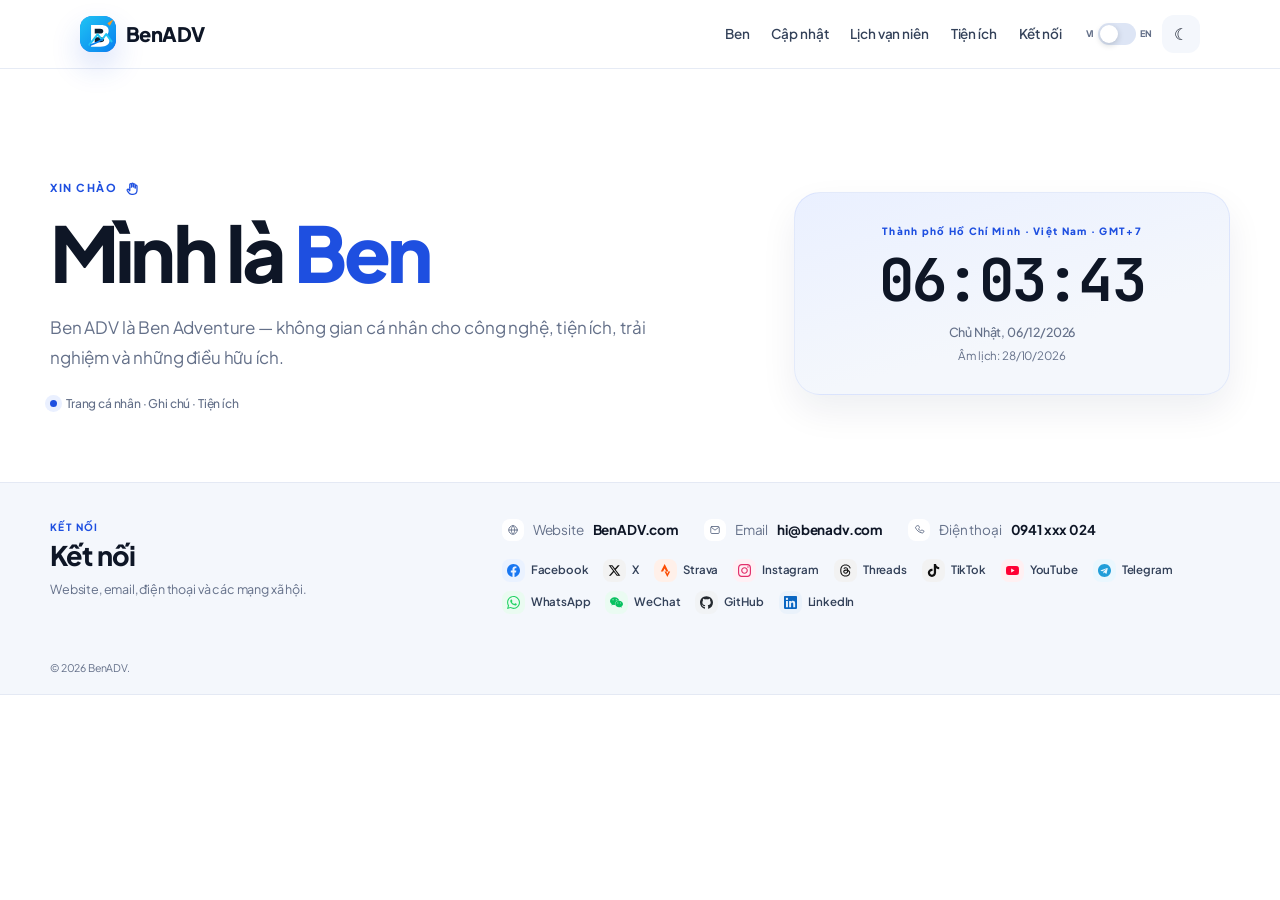
==== commit 6d4c951c: "up" ====
--- a/en/index.html
+++ b/en/index.html
@@ -1,6 +1,6 @@
 <!DOCTYPE html>
-<html lang="en"><head><meta charset="utf-8"/><meta content="width=device-width,initial-scale=1,viewport-fit=cover" name="viewport"/><meta content="#1aa6f6" name="theme-color"/><title>Ben Adventure | BenADV</title><meta name="description" content="Ben Adventure (BenADV) — a personal website for technology, utilities, AI tools, a perpetual calendar and useful resources."><meta content="BenADV.com" name="author"/><meta name="robots" content="index,follow,max-image-preview:large,max-snippet:-1,max-video-preview:-1"><link rel="canonical" href="https://benadv.com/en/"><link rel="alternate" hreflang="vi" href="https://benadv.com/"><link rel="alternate" hreflang="en" href="https://benadv.com/en/"><link rel="alternate" hreflang="x-default" href="https://benadv.com/"><meta content="website" property="og:type"/><meta content="BenADV" property="og:site_name"/><meta content="Ben Adventure | BenADV" property="og:title"/><meta content="Ben Adventure (BenADV) — a personal website for technology, utilities, AI tools, a perpetual calendar and useful resources." property="og:description"/><meta content="https://benadv.com/en/" property="og:url"/><meta content="en_US" property="og:locale"/><meta content="vi_VN" property="og:locale:alternate"/><meta content="summary" name="twitter:card"/><link href="../assets/benadv-icon.svg" rel="icon" type="image/svg+xml"/><link as="style" href="../css/style.css" rel="preload"/><link href="../css/style.css?v=20260815" rel="stylesheet"/><script type="application/ld+json">{"@context":"https://schema.org","@graph":[{"@type":"WebSite","@id":"https://benadv.com/#website","url":"https://benadv.com/","name":"BenADV","alternateName":["Ben Adventure","Ben ADV"],"inLanguage":"en"},{"@type":"Person","@id":"https://benadv.com/#person","name":"Ben","alternateName":["Ben ADV","Ben Adventure"],"url":"https://benadv.com/","sameAs":["https://www.facebook.com/benadvcom","https://www.x.com/benadvcom","https://www.strava.com/athletes/benadvcom","https://www.instagram.com/benadvcom","https://www.threads.com/@benadvcom","https://www.tiktok.com/@benadvcom","https://www.youtube.com/@BenADVcom","https://t.me/benadvcom","http://wa.me/benadvcom","https://github.com/benadvcom","https://www.linkedin.com/in/benadvcom"],"mainEntityOfPage":{"@id":"https://benadv.com/#website"}}]}</script>
-</head><body data-page="home"><a class="skip-link" href="#main-content">Skip to content</a><header class="site-header"><div class="container nav-wrap"><a aria-label="BenADV" class="logo" href="../">
+<html lang="en"><head><meta charset="utf-8"/><meta content="width=device-width,initial-scale=1,viewport-fit=cover" name="viewport"/><meta content="#1E4FE0" name="theme-color"/><title>Ben Adventure | BenADV</title><meta name="description" content="Ben Adventure (BenADV) — a personal website for technology, utilities, AI tools, a perpetual calendar and useful resources."><meta content="BenADV.com" name="author"/><meta name="robots" content="index,follow,max-image-preview:large,max-snippet:-1,max-video-preview:-1"><link rel="canonical" href="https://benadv.com/en/"><link rel="alternate" hreflang="vi" href="https://benadv.com/"><link rel="alternate" hreflang="en" href="https://benadv.com/en/"><link rel="alternate" hreflang="x-default" href="https://benadv.com/"><meta content="website" property="og:type"/><meta content="BenADV" property="og:site_name"/><meta content="Ben Adventure | BenADV" property="og:title"/><meta content="Ben Adventure (BenADV) — a personal website for technology, utilities, AI tools, a perpetual calendar and useful resources." property="og:description"/><meta content="https://benadv.com/en/" property="og:url"/><meta content="en_US" property="og:locale"/><meta content="vi_VN" property="og:locale:alternate"/><meta content="summary" name="twitter:card"/><link href="../assets/benadv-icon.svg" rel="icon" type="image/svg+xml"/><link as="style" href="../css/style.css" rel="preload"/><link href="../css/style.css?v=20260819" rel="stylesheet"/><script type="application/ld+json">{"@context":"https://schema.org","@graph":[{"@type":"WebSite","@id":"https://benadv.com/#website","url":"https://benadv.com/","name":"BenADV","alternateName":["Ben Adventure","Ben ADV"],"inLanguage":"en"},{"@type":"Person","@id":"https://benadv.com/#person","name":"Ben","alternateName":["Ben ADV","Ben Adventure"],"url":"https://benadv.com/","sameAs":["https://www.facebook.com/benadvcom","https://www.x.com/benadvcom","https://www.strava.com/athletes/benadvcom","https://www.instagram.com/benadvcom","https://www.threads.com/@benadvcom","https://www.tiktok.com/@benadvcom","https://www.youtube.com/@BenADVcom","https://t.me/benadvcom","http://wa.me/benadvcom","https://github.com/benadvcom","https://www.linkedin.com/in/benadvcom"],"mainEntityOfPage":{"@id":"https://benadv.com/#website"}}]}</script>
+</head><body data-page="home"><a class="skip-link" href="#main-content">Skip to content</a><header class="site-header"><div class="container nav-wrap"><a aria-label="BenADV" class="logo" href="./index.html">
 <span aria-hidden="true" class="logo-mark">
 <svg focusable="false" viewbox="0 0 88 88">
 <defs>
@@ -18,6 +18,6 @@
 </svg>
 </span>
 <span class="logo-word"><strong>BenADV</strong></span>
-</a><nav aria-label="Main navigation" class="nav" id="mainNav"><a data-page="about" href="../index.html#main-content">Ben</a><a data-page="blog" href="https://blog.benadv.com/" rel="noopener noreferrer" target="_blank">Updates</a><a data-page="calendar" href="./calendar.html">Calendar</a><a data-page="utilities" href="./utilities.html">Utilities</a><a data-page="contact" href="../index.html#contact">Connect</a></nav><div class="actions"><label class="lang-switch" title="Language"><span>VI</span><button aria-checked="true" aria-label="Switch to Vietnamese" class="switch" id="languageToggle" role="switch" type="button"><span class="switch-track"></span><span class="switch-knob"></span></button><span>EN</span></label><button aria-label="Switch to dark mode" class="theme-toggle" id="themeToggle" title="Dark mode" type="button"><span aria-hidden="true" class="theme-symbol">☾</span></button></div></div></header><main id="main-content"><section class="home-hero-modern"><div class="home-shell home-hero-grid"><div class="home-hero-copy"><p class="home-eyebrow"><span>Hello</span><svg aria-hidden="true" class="greet-icon" focusable="false" viewbox="0 0 24 24"><path d="M7.2 11.4V6.9a1.35 1.35 0 0 1 2.7 0v3.6"></path><path d="M9.9 10V5.9a1.35 1.35 0 0 1 2.7 0v4.4"></path><path d="M12.6 10.2V7a1.35 1.35 0 0 1 2.7 0v5.2"></path><path d="M15.3 11.2V9a1.35 1.35 0 0 1 2.7 0v6.4c0 3.7-2.3 6-6 6H10c-2.1 0-3.4-.7-4.6-2.4l-2-3.1a1.43 1.43 0 0 1 2.35-1.62l1.45 1.82V11.4"></path></svg></p><h1>I am <strong>Ben</strong></h1><p class="home-lead">Ben ADV is Ben Adventure — a personal website for technology, utilities, AI tools and useful resources.</p><div class="home-meta-row"><span class="home-meta-dot"></span><span>Personal · Notes · Utilities</span></div></div><div class="home-clock-panel"><div class="home-clock-top">HO CHI MINH CITY · VIETNAM · GMT+7</div><div class="home-clock-time" id="liveClock">00:00:00</div><div class="home-clock-date" id="solarDate">Updating…</div><div class="home-clock-lunar" id="lunarDate">Updating…</div></div></div></section><section class="home-connect-modern" id="contact"><div class="home-shell"><div class="connect-grid"><div class="connect-heading"><p class="connect-kicker">Connect</p><h2>Connect</h2><p>Website, email, phone and social networks.</p></div><div class="connect-content"><div class="connect-details"><a class="connect-item" href="https://benadv.com/"><span class="connect-icon"><svg aria-hidden="true" viewbox="0 0 24 24"><circle cx="12" cy="12" r="8.5"></circle><path d="M3.8 12h16.4M12 3.5c2.2 2.3 3.3 5.1 3.3 8.5S14.2 18.2 12 20.5c-2.2-2.3-3.3-5.1-3.3-8.5S9.8 5.8 12 3.5Z"></path></svg></span><span>Website</span><b>BenADV.com</b></a><a class="connect-item" href="mailto:hi@benadv.com"><span class="connect-icon"><svg aria-hidden="true" viewbox="0 0 24 24"><rect height="14" rx="2.2" width="17" x="3.5" y="5"></rect><path d="m5 7 7 5.3L19 7"></path></svg></span><span>Email</span><b>hi@benadv.com</b></a><a class="connect-item" href="tel:+84941xxx024"><span class="connect-icon"><svg aria-hidden="true" viewbox="0 0 24 24"><path d="M7.2 4.2 9.6 3c.7-.4 1.5-.1 1.8.6l1.4 3.1c.3.6.1 1.3-.4 1.8l-1.5 1.2a13.7 13.7 0 0 0 4.4 4.4l1.2-1.5c.5-.5 1.2-.7 1.8-.4l3.1 1.4c.7.3 1 .1.6.8l-1.2 2.4c-.4.8-1.2 1.3-2.1 1.2C11.8 17.1 6.9 12.2 5 7.3c-.3-.9.2-1.7 1-2.1Z"></path></svg></span><span>Phone</span><b>(+84) 941 xxx 024</b></a></div><div aria-label="Social networks" class="home-social-strip"><a aria-label="Facebook" class="home-social-link social-facebook" data-username="benadvcom" href="https://www.facebook.com/benadvcom" rel="noopener noreferrer" target="_blank"><span class="home-social-icon"><svg aria-hidden="true" focusable="false" class="social-svg" viewbox="0 0 968.000 963.000"><path d="M984 375C984 643 768 859 500 859C232 859 16 643 16 375C16 133 192 -68 424 -104V235H301V375H424V482C424 603 496 670 607 670C660 670 716 661 716 661V542H655C595 542 576 504 576 466V375H710L689 235H576V-104C808 -68 984 133 984 375Z" transform="translate(-16.000 859.000) scale(1 -1)"></path></svg></span><span>Facebook</span></a><a aria-label="X" class="home-social-link social-x" data-username="benadvcom" href="https://www.x.com/benadvcom" rel="noopener noreferrer" target="_blank"><span class="home-social-icon"><svg aria-hidden="true" focusable="false" class="social-svg"  viewBox="0 0 512 512"><path d="M389.2 48h70.6L305.6 224.2 487 464H345L233.7 318.6 106.5 464H35.8L200.7 275.5 26.8 48H172.4L272.9 180.9 389.2 48zM364.4 421.8h39.1L151.1 88h-42L364.4 421.8z"></path></svg></span><span>X</span></a><a aria-label="Strava" class="home-social-link social-strava" data-username="benadvcom" href="https://www.strava.com/athletes/benadvcom" rel="noopener noreferrer" target="_blank"><span class="home-social-icon"><svg aria-hidden="true" focusable="false" class="social-svg" viewbox="0 0 721.000 1000.000"><path d="M309 875 14 305H188L309 531L430 305H603ZM603 305 517 132 430 305H298L517 -125L735 305Z" transform="translate(-14.000 875.000) scale(1 -1)"></path></svg></span><span>Strava</span></a><a aria-label="Instagram" class="home-social-link social-instagram" data-username="benadvcom" href="https://www.instagram.com/benadvcom" rel="noopener noreferrer" target="_blank"><span class="home-social-icon"><svg aria-hidden="true" focusable="false" class="social-svg" viewbox="0 0 875.000 875.000"><path d="M438 600C314 600 213 499 213 375C213 251 314 151 438 151C562 151 662 251 662 375C662 499 562 600 438 600ZM438 229C358 229 292 295 292 375C292 455 358 521 438 521C518 521 584 455 584 375C584 295 518 229 438 229ZM724 609C724 638 700 661 671 661C642 661 619 638 619 609C619 580 642 556 671 556C700 556 724 580 724 609ZM872 556C869 626 853 688 802 739C751 790 688 806 618 810C546 814 329 814 257 810C187 807 125 790 74 739C23 688 7 626 3 556C-1 484 -1 267 3 195C6 125 23 62 74 11C125 -40 187 -55 257 -59C329 -63 546 -63 618 -59C688 -56 751 -40 802 11C853 62 868 125 872 195C876 267 876 484 872 556ZM779 117C764 79 734 49 696 34C638 11 502 16 438 16C374 16 237 11 180 34C142 49 111 79 96 117C73 175 79 311 79 375C79 439 73 576 96 633C111 671 142 701 180 716C238 739 374 734 438 734C502 734 639 739 696 716C734 701 764 671 779 633C802 575 796 439 796 375C796 311 802 174 779 117Z" transform="translate(-0.000 813.000) scale(1 -1)"></path></svg></span><span>Instagram</span></a><a aria-label="Threads" class="home-social-link social-threads" data-username="benadvcom" href="https://www.threads.com/@benadvcom" rel="noopener noreferrer" target="_blank"><span class="home-social-icon"><svg aria-hidden="true" focusable="false" class="social-svg"  viewBox="0 0 448 512"><path d="M331.5 235.7c2.2 .9 4.2 1.9 6.3 2.8c29.2 14.1 50.6 35.2 61.8 61.4c15.7 36.5 17.2 95.8-30.3 143.2c-36.2 36.2-80.3 52.5-142.6 53h-.3c-70.2-.5-124.1-24.1-160.4-70.2c-32.3-41-48.9-98.1-49.5-169.6V256v-.2C17 184.3 33.6 127.2 65.9 86.2C102.2 40.1 156.2 16.5 226.4 16h.3c70.3 .5 124.9 24 162.3 69.9c18.4 22.7 32 50 40.6 81.7l-40.4 10.8c-7.1-25.8-17.8-47.8-32.2-65.4c-29.2-35.8-73-54.2-130.5-54.6c-57 .5-100.1 18.8-128.2 54.4C72.1 146.1 58.5 194.3 58 256c.5 61.7 14.1 109.9 40.3 143.3c28 35.6 71.2 53.9 128.2 54.4c51.4-.4 85.4-12.6 113.7-40.9c32.3-32.2 31.7-71.8 21.4-95.9c-6.1-14.2-17.1-26-31.9-34.9c-3.7 26.9-11.8 48.3-24.7 64.8c-17.1 21.8-41.4 33.6-72.7 35.3c-23.6 1.3-46.3-4.4-63.9-16c-20.8-13.8-33-34.8-34.3-59.3c-2.5-48.3 35.7-83 95.2-86.4c21.1-1.2 40.9-.3 59.2 2.8c-2.4-14.8-7.3-26.6-14.6-35.2c-10-11.7-25.6-17.7-46.2-17.8H227c-16.6 0-39 4.6-53.3 26.3l-34.4-23.6c19.2-29.1 50.3-45.1 87.8-45.1h.8c62.6 .4 99.9 39.5 103.7 107.7l-.2 .2zm-156 68.8c1.3 25.1 28.4 36.8 54.6 35.3c25.6-1.4 54.6-11.4 59.5-73.2c-13.2-2.9-27.8-4.4-43.4-4.4c-4.8 0-9.6 .1-14.4 .4c-42.9 2.4-57.2 23.2-56.2 41.8l-.1 .1z"></path></svg></span><span>Threads</span></a><a aria-label="TikTok" class="home-social-link social-tiktok" data-username="benadvcom" href="https://www.tiktok.com/@benadvcom" rel="noopener noreferrer" target="_blank"><span class="home-social-icon"><svg aria-hidden="true" focusable="false" class="social-svg" viewbox="0 0 875.000 1000.000"><path d="M875 465V636C827 636 781 650 744 675C690 710 651 766 639 832C637 845 635 859 635 873V875H463V193C463 113 398 47 318 47C238 47 172 113 172 193C172 273 238 338 318 338C333 338 347 336 361 332V507C347 509 333 510 318 510C143 510 0 368 0 193C0 18 143 -125 318 -125C493 -125 635 18 635 193V542C702 494 785 465 874 465Z" transform="translate(0.000 875.000) scale(1 -1)"></path></svg></span><span>TikTok</span></a><a aria-label="YouTube" class="home-social-link social-youtube" data-username="BenADVcom" href="https://www.youtube.com/@BenADVcom" rel="noopener noreferrer" target="_blank"><span class="home-social-icon"><svg aria-hidden="true" focusable="false" class="social-svg" viewbox="0 0 1067.000 750.000"><path d="M1074 633C1062 679 1025 716 979 728C896 750 562 750 562 750C562 750 229 750 146 728C100 716 63 679 51 633C29 549 29 374 29 374C29 374 29 200 51 116C63 70 100 34 146 22C229 0 562 0 562 0C562 0 896 0 979 22C1025 34 1062 70 1074 116C1096 200 1096 374 1096 374C1096 374 1096 549 1074 633ZM453 216V533L732 374Z" transform="translate(-29.000 750.000) scale(1 -1)"></path></svg></span><span>YouTube</span></a><a aria-label="Telegram" class="home-social-link social-telegram" data-username="benadvcom" href="https://t.me/benadvcom" rel="noopener noreferrer" target="_blank"><span class="home-social-icon"><svg aria-hidden="true" focusable="false" class="social-svg" viewbox="0 0 969.000 968.000"><path d="M484 859C216 859 0 643 0 375C0 107 216 -109 484 -109C752 -109 969 107 969 375C969 643 752 859 484 859ZM722 528 643 153C637 126 621 120 599 132L478 222L420 165C414 159 407 154 395 154L404 277L628 479C638 488 626 493 613 484L336 310L216 347C190 355 190 373 222 386L689 566C711 574 729 561 722 528Z" transform="translate(0.000 859.000) scale(1 -1)"></path></svg></span><span>Telegram</span></a><a aria-label="WhatsApp" class="home-social-link social-whatsapp" data-username="benadvcom" href="http://wa.me/benadvcom" rel="noopener noreferrer" target="_blank"><span class="home-social-icon"><svg aria-hidden="true" focusable="false" class="social-svg" viewbox="0 0 875.000 874.000"><path d="M744 685C662 767 553 812 437 812C198 812 4 618 4 379C4 303 24 228 62 162L0 -62L230 -2C293 -37 364 -55 437 -55C676 -55 875 140 875 379C875 495 826 603 744 685ZM437 18C372 18 309 35 254 68L241 76L104 40L141 173L132 187C96 244 77 311 77 379C77 578 239 739 438 739C534 739 624 702 692 634C760 566 802 475 802 379C802 180 636 18 437 18ZM635 288C624 293 571 319 561 323C551 327 544 329 537 318C530 307 508 282 502 275C496 268 490 267 479 272C415 304 373 329 331 401C320 420 342 420 363 461C367 468 365 474 362 479C359 484 338 538 329 560C320 581 311 579 304 579H284C277 579 265 576 255 565C245 554 217 528 217 475C217 422 256 370 261 363C266 356 337 246 446 199C515 169 542 167 576 172C597 175 640 199 649 224C658 249 658 271 655 275C652 280 646 283 635 288Z" transform="translate(0.000 812.000) scale(1 -1)"></path></svg></span><span>WhatsApp</span></a><a aria-label="WeChat" class="home-social-link social-wechat" data-username="benadvcom" href="#" rel="noopener noreferrer" target="_blank"><span class="home-social-icon"><svg aria-hidden="true" focusable="false" class="social-svg" viewbox="0 0 1075.000 875.000"><path d="M752 548C764 548 777 548 789 546C757 699 593 812 406 812C197 812 25 670 25 489C25 385 83 299 178 232L140 118L273 185C321 176 358 166 406 166C418 166 430 166 442 167C434 192 429 219 429 247C429 413 572 548 752 548ZM548 651C576 651 596 632 596 603C596 575 576 556 548 556C519 556 491 575 491 603C491 632 519 651 548 651ZM282 556C254 556 225 575 225 603C225 632 254 651 282 651C311 651 329 632 329 603C329 574 311 556 282 556ZM1100 251C1100 403 948 527 777 527C596 527 454 403 454 251C454 99 596 -25 777 -25C815 -25 853 -14 891 -5L995 -63L966 32C1043 89 1100 165 1100 251ZM672 299C653 299 634 318 634 337C634 356 653 375 672 375C701 375 719 356 719 337C719 317 701 299 672 299ZM881 299C862 299 843 318 843 337C843 356 862 375 881 375C909 375 929 356 929 337C929 317 909 299 881 299Z" transform="translate(-25.000 812.000) scale(1 -1)"></path></svg></span><span>WeChat</span></a><a aria-label="GitHub" class="home-social-link social-github" data-username="benadvcom" href="https://github.com/benadvcom" rel="noopener noreferrer" target="_blank"><span class="home-social-icon"><svg aria-hidden="true" focusable="false" class="social-svg" viewbox="0 0 969.000 943.695"><path d="M324 99C324 103 319 107 313 106C307 106 303 103 303 99C303 95 308 91 314 92C320 92 324 95 324 99ZM263 108C262 104 266 99 272 98C277 96 283 98 284 102C285 106 281 110 275 112C270 113 264 112 263 108ZM350 111C344 110 340 105 341 101C342 97 346 95 352 96C358 97 362 101 361 105C360 109 356 112 350 111ZM478 859C207 859 0 654 0 383C0 166 136 -19 331 -84C356 -88 365 -74 365 -61C365 -49 364 18 364 59C364 59 228 30 199 117C199 117 177 174 145 189C145 189 100 220 148 219C148 219 196 215 223 169C266 94 337 115 365 128C369 159 383 181 397 194C288 206 177 221 177 409C177 463 192 490 223 524C218 537 202 589 229 657C270 670 363 604 363 604C402 615 444 621 486 621C528 621 570 615 609 604C609 604 702 670 743 657C770 589 753 537 748 524C779 489 799 463 799 409C799 221 684 206 575 194C593 179 608 149 608 103C608 37 607 -44 607 -60C607 -73 616 -88 641 -84C836 -19 969 166 969 383C969 654 749 859 478 859ZM190 186C187 184 188 180 191 176C194 173 198 171 201 174C204 176 203 180 200 184C197 187 193 189 190 186ZM169 202C168 199 169 196 173 194C176 192 181 192 182 195C183 198 181 201 177 203C173 204 170 204 169 202ZM232 132C229 129 231 124 235 120C239 116 244 115 247 118C250 121 249 126 245 130C241 134 235 135 232 132ZM210 161C207 159 207 153 210 149C213 145 218 143 221 145C224 148 224 153 221 157C218 161 213 164 210 161Z" transform="translate(0.000 859.000) scale(1 -1)"></path></svg></span><span>GitHub</span></a><a aria-label="LinkedIn" class="home-social-link social-linkedin" data-username="benadvcom" href="https://www.linkedin.com/in/benadvcom" rel="noopener noreferrer" target="_blank"><span class="home-social-icon"><svg aria-hidden="true" focusable="false" class="social-svg" viewbox="0 0 875.000 874.000"><path d="M812 812H62C28 812 0 784 0 749V1C0 -34 28 -62 62 -62H812C846 -62 875 -34 875 1V749C875 784 846 812 812 812ZM264 62H135V480H265V62ZM200 537C158 537 124 571 124 612C124 653 158 688 200 688C241 688 275 653 275 612C275 570 242 537 200 537ZM751 62H621V266C621 314 620 376 554 376C486 376 476 323 476 269V62H346V480H470V423H472C489 456 532 490 595 490C726 490 751 403 751 291Z" transform="translate(0.000 812.000) scale(1 -1)"></path></svg></span><span>LinkedIn</span></a></div></div></div><div class="home-copyright"><span>© 2026 BenADV.</span></div></div></section></main><button aria-label="Lên đầu trang" class="back-to-top" id="backToTop" type="button">↑</button>
-<script defer="" src="../js/script.js?v=20260815"></script>
+</a><nav aria-label="Main navigation" class="nav" id="mainNav"><a data-page="about" href="./index.html#main-content">Ben</a><a data-page="blog" href="https://blog.benadv.com/" rel="noopener noreferrer" target="_blank">Updates</a><a data-page="calendar" href="./calendar.html">Calendar</a><a data-page="utilities" href="./utilities.html">Utilities</a><a data-page="contact" href="./index.html#contact">Connect</a></nav><div class="actions"><label class="lang-switch" title="Language"><span>VI</span><button aria-checked="true" aria-label="Switch to Vietnamese" class="switch" id="languageToggle" role="switch" type="button"><span class="switch-track"></span><span class="switch-knob"></span></button><span>EN</span></label><button aria-label="Switch to dark mode" class="theme-toggle" id="themeToggle" title="Dark mode" type="button"><span aria-hidden="true" class="theme-symbol">☾</span></button></div></div></header><main id="main-content"><section class="home-hero-modern"><div class="home-shell home-hero-grid"><div class="home-hero-copy"><p class="home-eyebrow"><span>Hello</span><svg aria-hidden="true" class="greet-icon" focusable="false" viewbox="0 0 24 24"><path d="M7.2 11.4V6.9a1.35 1.35 0 0 1 2.7 0v3.6"></path><path d="M9.9 10V5.9a1.35 1.35 0 0 1 2.7 0v4.4"></path><path d="M12.6 10.2V7a1.35 1.35 0 0 1 2.7 0v5.2"></path><path d="M15.3 11.2V9a1.35 1.35 0 0 1 2.7 0v6.4c0 3.7-2.3 6-6 6H10c-2.1 0-3.4-.7-4.6-2.4l-2-3.1a1.43 1.43 0 0 1 2.35-1.62l1.45 1.82V11.4"></path></svg></p><h1>I am <strong>Ben</strong></h1><p class="home-lead">Ben ADV is Ben Adventure — a personal website for technology, utilities, AI tools and useful resources.</p><div class="home-meta-row"><span class="home-meta-dot"></span><span>Personal · Notes · Utilities</span></div></div><div class="home-clock-panel"><div class="home-clock-top">HO CHI MINH CITY · VIETNAM · GMT+7</div><div class="home-clock-time" id="liveClock">00:00:00</div><div class="home-clock-date" id="solarDate">Updating…</div><div class="home-clock-lunar" id="lunarDate">Updating…</div></div></div></section><section class="home-connect-modern" id="contact"><div class="home-shell"><div class="connect-grid"><div class="connect-heading"><p class="connect-kicker">Connect</p><h2>Connect</h2><p>Website, email, phone and social networks.</p></div><div class="connect-content"><div class="connect-details"><a class="connect-item" href="https://benadv.com/"><span class="connect-icon"><svg aria-hidden="true" viewbox="0 0 24 24"><circle cx="12" cy="12" r="8.5"></circle><path d="M3.8 12h16.4M12 3.5c2.2 2.3 3.3 5.1 3.3 8.5S14.2 18.2 12 20.5c-2.2-2.3-3.3-5.1-3.3-8.5S9.8 5.8 12 3.5Z"></path></svg></span><span>Website</span><b>BenADV.com</b></a><a class="connect-item" href="mailto:hi@benadv.com"><span class="connect-icon"><svg aria-hidden="true" viewbox="0 0 24 24"><rect height="14" rx="2.2" width="17" x="3.5" y="5"></rect><path d="m5 7 7 5.3L19 7"></path></svg></span><span>Email</span><b>hi@benadv.com</b></a><a class="connect-item" href="tel:+84941xxx024"><span class="connect-icon"><svg aria-hidden="true" viewbox="0 0 24 24"><path d="M7.2 4.2 9.6 3c.7-.4 1.5-.1 1.8.6l1.4 3.1c.3.6.1 1.3-.4 1.8l-1.5 1.2a13.7 13.7 0 0 0 4.4 4.4l1.2-1.5c.5-.5 1.2-.7 1.8-.4l3.1 1.4c.7.3 1 .1.6.8l-1.2 2.4c-.4.8-1.2 1.3-2.1 1.2C11.8 17.1 6.9 12.2 5 7.3c-.3-.9.2-1.7 1-2.1Z"></path></svg></span><span>Phone</span><b>(+84) 941 xxx 024</b></a></div><div aria-label="Social networks" class="home-social-strip"><a aria-label="Facebook" class="home-social-link social-facebook" data-username="benadvcom" href="https://www.facebook.com/benadvcom" rel="noopener noreferrer" target="_blank"><span class="home-social-icon"><svg aria-hidden="true" focusable="false" class="social-svg" viewbox="0 0 968.000 963.000"><path d="M984 375C984 643 768 859 500 859C232 859 16 643 16 375C16 133 192 -68 424 -104V235H301V375H424V482C424 603 496 670 607 670C660 670 716 661 716 661V542H655C595 542 576 504 576 466V375H710L689 235H576V-104C808 -68 984 133 984 375Z" transform="translate(-16.000 859.000) scale(1 -1)"></path></svg></span><span>Facebook</span></a><a aria-label="X" class="home-social-link social-x" data-username="benadvcom" href="https://www.x.com/benadvcom" rel="noopener noreferrer" target="_blank"><span class="home-social-icon"><svg aria-hidden="true" focusable="false" class="social-svg"  viewBox="0 0 512 512"><path d="M389.2 48h70.6L305.6 224.2 487 464H345L233.7 318.6 106.5 464H35.8L200.7 275.5 26.8 48H172.4L272.9 180.9 389.2 48zM364.4 421.8h39.1L151.1 88h-42L364.4 421.8z"></path></svg></span><span>X</span></a><a aria-label="Strava" class="home-social-link social-strava" data-username="benadvcom" href="https://www.strava.com/athletes/benadvcom" rel="noopener noreferrer" target="_blank"><span class="home-social-icon"><svg aria-hidden="true" focusable="false" class="social-svg" viewbox="0 0 721.000 1000.000"><path d="M309 875 14 305H188L309 531L430 305H603ZM603 305 517 132 430 305H298L517 -125L735 305Z" transform="translate(-14.000 875.000) scale(1 -1)"></path></svg></span><span>Strava</span></a><a aria-label="Instagram" class="home-social-link social-instagram" data-username="benadvcom" href="https://www.instagram.com/benadvcom" rel="noopener noreferrer" target="_blank"><span class="home-social-icon"><svg aria-hidden="true" focusable="false" class="social-svg" viewbox="0 0 875.000 875.000"><path d="M438 600C314 600 213 499 213 375C213 251 314 151 438 151C562 151 662 251 662 375C662 499 562 600 438 600ZM438 229C358 229 292 295 292 375C292 455 358 521 438 521C518 521 584 455 584 375C584 295 518 229 438 229ZM724 609C724 638 700 661 671 661C642 661 619 638 619 609C619 580 642 556 671 556C700 556 724 580 724 609ZM872 556C869 626 853 688 802 739C751 790 688 806 618 810C546 814 329 814 257 810C187 807 125 790 74 739C23 688 7 626 3 556C-1 484 -1 267 3 195C6 125 23 62 74 11C125 -40 187 -55 257 -59C329 -63 546 -63 618 -59C688 -56 751 -40 802 11C853 62 868 125 872 195C876 267 876 484 872 556ZM779 117C764 79 734 49 696 34C638 11 502 16 438 16C374 16 237 11 180 34C142 49 111 79 96 117C73 175 79 311 79 375C79 439 73 576 96 633C111 671 142 701 180 716C238 739 374 734 438 734C502 734 639 739 696 716C734 701 764 671 779 633C802 575 796 439 796 375C796 311 802 174 779 117Z" transform="translate(-0.000 813.000) scale(1 -1)"></path></svg></span><span>Instagram</span></a><a aria-label="Threads" class="home-social-link social-threads" data-username="benadvcom" href="https://www.threads.com/@benadvcom" rel="noopener noreferrer" target="_blank"><span class="home-social-icon"><svg aria-hidden="true" focusable="false" class="social-svg"  viewBox="0 0 448 512"><path d="M331.5 235.7c2.2 .9 4.2 1.9 6.3 2.8c29.2 14.1 50.6 35.2 61.8 61.4c15.7 36.5 17.2 95.8-30.3 143.2c-36.2 36.2-80.3 52.5-142.6 53h-.3c-70.2-.5-124.1-24.1-160.4-70.2c-32.3-41-48.9-98.1-49.5-169.6V256v-.2C17 184.3 33.6 127.2 65.9 86.2C102.2 40.1 156.2 16.5 226.4 16h.3c70.3 .5 124.9 24 162.3 69.9c18.4 22.7 32 50 40.6 81.7l-40.4 10.8c-7.1-25.8-17.8-47.8-32.2-65.4c-29.2-35.8-73-54.2-130.5-54.6c-57 .5-100.1 18.8-128.2 54.4C72.1 146.1 58.5 194.3 58 256c.5 61.7 14.1 109.9 40.3 143.3c28 35.6 71.2 53.9 128.2 54.4c51.4-.4 85.4-12.6 113.7-40.9c32.3-32.2 31.7-71.8 21.4-95.9c-6.1-14.2-17.1-26-31.9-34.9c-3.7 26.9-11.8 48.3-24.7 64.8c-17.1 21.8-41.4 33.6-72.7 35.3c-23.6 1.3-46.3-4.4-63.9-16c-20.8-13.8-33-34.8-34.3-59.3c-2.5-48.3 35.7-83 95.2-86.4c21.1-1.2 40.9-.3 59.2 2.8c-2.4-14.8-7.3-26.6-14.6-35.2c-10-11.7-25.6-17.7-46.2-17.8H227c-16.6 0-39 4.6-53.3 26.3l-34.4-23.6c19.2-29.1 50.3-45.1 87.8-45.1h.8c62.6 .4 99.9 39.5 103.7 107.7l-.2 .2zm-156 68.8c1.3 25.1 28.4 36.8 54.6 35.3c25.6-1.4 54.6-11.4 59.5-73.2c-13.2-2.9-27.8-4.4-43.4-4.4c-4.8 0-9.6 .1-14.4 .4c-42.9 2.4-57.2 23.2-56.2 41.8l-.1 .1z"></path></svg></span><span>Threads</span></a><a aria-label="TikTok" class="home-social-link social-tiktok" data-username="benadvcom" href="https://www.tiktok.com/@benadvcom" rel="noopener noreferrer" target="_blank"><span class="home-social-icon"><svg aria-hidden="true" focusable="false" class="social-svg" viewbox="0 0 875.000 1000.000"><path d="M875 465V636C827 636 781 650 744 675C690 710 651 766 639 832C637 845 635 859 635 873V875H463V193C463 113 398 47 318 47C238 47 172 113 172 193C172 273 238 338 318 338C333 338 347 336 361 332V507C347 509 333 510 318 510C143 510 0 368 0 193C0 18 143 -125 318 -125C493 -125 635 18 635 193V542C702 494 785 465 874 465Z" transform="translate(0.000 875.000) scale(1 -1)"></path></svg></span><span>TikTok</span></a><a aria-label="YouTube" class="home-social-link social-youtube" data-username="BenADVcom" href="https://www.youtube.com/@BenADVcom" rel="noopener noreferrer" target="_blank"><span class="home-social-icon"><svg aria-hidden="true" focusable="false" class="social-svg" viewbox="0 0 1067.000 750.000"><path d="M1074 633C1062 679 1025 716 979 728C896 750 562 750 562 750C562 750 229 750 146 728C100 716 63 679 51 633C29 549 29 374 29 374C29 374 29 200 51 116C63 70 100 34 146 22C229 0 562 0 562 0C562 0 896 0 979 22C1025 34 1062 70 1074 116C1096 200 1096 374 1096 374C1096 374 1096 549 1074 633ZM453 216V533L732 374Z" transform="translate(-29.000 750.000) scale(1 -1)"></path></svg></span><span>YouTube</span></a><a aria-label="Telegram" class="home-social-link social-telegram" data-username="benadvcom" href="https://t.me/benadvcom" rel="noopener noreferrer" target="_blank"><span class="home-social-icon"><svg aria-hidden="true" focusable="false" class="social-svg" viewbox="0 0 969.000 968.000"><path d="M484 859C216 859 0 643 0 375C0 107 216 -109 484 -109C752 -109 969 107 969 375C969 643 752 859 484 859ZM722 528 643 153C637 126 621 120 599 132L478 222L420 165C414 159 407 154 395 154L404 277L628 479C638 488 626 493 613 484L336 310L216 347C190 355 190 373 222 386L689 566C711 574 729 561 722 528Z" transform="translate(0.000 859.000) scale(1 -1)"></path></svg></span><span>Telegram</span></a><a aria-label="WhatsApp" class="home-social-link social-whatsapp" data-username="benadvcom" href="http://wa.me/benadvcom" rel="noopener noreferrer" target="_blank"><span class="home-social-icon"><svg aria-hidden="true" focusable="false" class="social-svg" viewbox="0 0 875.000 874.000"><path d="M744 685C662 767 553 812 437 812C198 812 4 618 4 379C4 303 24 228 62 162L0 -62L230 -2C293 -37 364 -55 437 -55C676 -55 875 140 875 379C875 495 826 603 744 685ZM437 18C372 18 309 35 254 68L241 76L104 40L141 173L132 187C96 244 77 311 77 379C77 578 239 739 438 739C534 739 624 702 692 634C760 566 802 475 802 379C802 180 636 18 437 18ZM635 288C624 293 571 319 561 323C551 327 544 329 537 318C530 307 508 282 502 275C496 268 490 267 479 272C415 304 373 329 331 401C320 420 342 420 363 461C367 468 365 474 362 479C359 484 338 538 329 560C320 581 311 579 304 579H284C277 579 265 576 255 565C245 554 217 528 217 475C217 422 256 370 261 363C266 356 337 246 446 199C515 169 542 167 576 172C597 175 640 199 649 224C658 249 658 271 655 275C652 280 646 283 635 288Z" transform="translate(0.000 812.000) scale(1 -1)"></path></svg></span><span>WhatsApp</span></a><a aria-label="WeChat" class="home-social-link social-wechat" data-username="benadvcom" href="#" rel="noopener noreferrer" target="_blank"><span class="home-social-icon"><svg aria-hidden="true" focusable="false" class="social-svg" viewbox="0 0 1075.000 875.000"><path d="M752 548C764 548 777 548 789 546C757 699 593 812 406 812C197 812 25 670 25 489C25 385 83 299 178 232L140 118L273 185C321 176 358 166 406 166C418 166 430 166 442 167C434 192 429 219 429 247C429 413 572 548 752 548ZM548 651C576 651 596 632 596 603C596 575 576 556 548 556C519 556 491 575 491 603C491 632 519 651 548 651ZM282 556C254 556 225 575 225 603C225 632 254 651 282 651C311 651 329 632 329 603C329 574 311 556 282 556ZM1100 251C1100 403 948 527 777 527C596 527 454 403 454 251C454 99 596 -25 777 -25C815 -25 853 -14 891 -5L995 -63L966 32C1043 89 1100 165 1100 251ZM672 299C653 299 634 318 634 337C634 356 653 375 672 375C701 375 719 356 719 337C719 317 701 299 672 299ZM881 299C862 299 843 318 843 337C843 356 862 375 881 375C909 375 929 356 929 337C929 317 909 299 881 299Z" transform="translate(-25.000 812.000) scale(1 -1)"></path></svg></span><span>WeChat</span></a><a aria-label="GitHub" class="home-social-link social-github" data-username="benadvcom" href="https://github.com/benadvcom" rel="noopener noreferrer" target="_blank"><span class="home-social-icon"><svg aria-hidden="true" focusable="false" class="social-svg" viewbox="0 0 969.000 943.695"><path d="M324 99C324 103 319 107 313 106C307 106 303 103 303 99C303 95 308 91 314 92C320 92 324 95 324 99ZM263 108C262 104 266 99 272 98C277 96 283 98 284 102C285 106 281 110 275 112C270 113 264 112 263 108ZM350 111C344 110 340 105 341 101C342 97 346 95 352 96C358 97 362 101 361 105C360 109 356 112 350 111ZM478 859C207 859 0 654 0 383C0 166 136 -19 331 -84C356 -88 365 -74 365 -61C365 -49 364 18 364 59C364 59 228 30 199 117C199 117 177 174 145 189C145 189 100 220 148 219C148 219 196 215 223 169C266 94 337 115 365 128C369 159 383 181 397 194C288 206 177 221 177 409C177 463 192 490 223 524C218 537 202 589 229 657C270 670 363 604 363 604C402 615 444 621 486 621C528 621 570 615 609 604C609 604 702 670 743 657C770 589 753 537 748 524C779 489 799 463 799 409C799 221 684 206 575 194C593 179 608 149 608 103C608 37 607 -44 607 -60C607 -73 616 -88 641 -84C836 -19 969 166 969 383C969 654 749 859 478 859ZM190 186C187 184 188 180 191 176C194 173 198 171 201 174C204 176 203 180 200 184C197 187 193 189 190 186ZM169 202C168 199 169 196 173 194C176 192 181 192 182 195C183 198 181 201 177 203C173 204 170 204 169 202ZM232 132C229 129 231 124 235 120C239 116 244 115 247 118C250 121 249 126 245 130C241 134 235 135 232 132ZM210 161C207 159 207 153 210 149C213 145 218 143 221 145C224 148 224 153 221 157C218 161 213 164 210 161Z" transform="translate(0.000 859.000) scale(1 -1)"></path></svg></span><span>GitHub</span></a><a aria-label="LinkedIn" class="home-social-link social-linkedin" data-username="benadvcom" href="https://www.linkedin.com/in/benadvcom" rel="noopener noreferrer" target="_blank"><span class="home-social-icon"><svg aria-hidden="true" focusable="false" class="social-svg" viewbox="0 0 875.000 874.000"><path d="M812 812H62C28 812 0 784 0 749V1C0 -34 28 -62 62 -62H812C846 -62 875 -34 875 1V749C875 784 846 812 812 812ZM264 62H135V480H265V62ZM200 537C158 537 124 571 124 612C124 653 158 688 200 688C241 688 275 653 275 612C275 570 242 537 200 537ZM751 62H621V266C621 314 620 376 554 376C486 376 476 323 476 269V62H346V480H470V423H472C489 456 532 490 595 490C726 490 751 403 751 291Z" transform="translate(0.000 812.000) scale(1 -1)"></path></svg></span><span>LinkedIn</span></a></div></div></div><div class="home-copyright"><span>© 2026 BenADV.</span></div></div></section></main><button aria-label="Lên đầu trang" class="back-to-top" id="backToTop" type="button">↑</button>
+<script defer="" src="../js/script.js?v=20260819"></script>
 </body></html>
--- a/css/style.css
+++ b/css/style.css
@@ -1,329 +1,207 @@
-*{box-sizing:border-box;margin:0;padding:0}/* =========================================================
-   BENADV.COM — DESIGN TOKENS
-   Edit these variables first to change the global look.
+/* =========================================================
+   BENADV.COM — DESIGN SYSTEM
+   Palette: deep professional blue · Type: Plus Jakarta Sans
    ========================================================= */
-/* =========================================================
-   BENADV.COM - FINAL DESIGN TOKENS
-   ========================================================= */
+@import url('https://fonts.googleapis.com/css2?family=Plus+Jakarta+Sans:ital,wght@0,400;0,500;0,600;0,700;0,800;1,500&family=JetBrains+Mono:wght@500;700&display=swap');
+
+*{box-sizing:border-box;margin:0;padding:0}
+
 :root{
-  --font-display:"Aptos","Segoe UI Variable","Segoe UI",Inter,Roboto,Helvetica,Arial,sans-serif;
-  --font-body:"Aptos","Segoe UI Variable","Segoe UI",Inter,Roboto,Helvetica,Arial,sans-serif;
+  --font-display:"Plus Jakarta Sans",-apple-system,"Segoe UI",Inter,Roboto,Helvetica,Arial,sans-serif;
+  --font-body:"Plus Jakarta Sans",-apple-system,"Segoe UI",Inter,Roboto,Helvetica,Arial,sans-serif;
+  --font-mono:"JetBrains Mono",ui-monospace,SFMono-Regular,Menlo,Monaco,Consolas,"Liberation Mono","Courier New",monospace;
+
+  /* Light theme */
   --bg:#FFFFFF;
-  --surface:#F7FAFC;
-  --surface-strong:#EDF7FD;
-  --text:#102335;
-  --text-soft:#294052;
-  --muted:#5F7080;
-  --line:#E4EDF3;
-  --brand:#0077B6;
-  --brand-hover:#00679F;
-  --brand-soft:#E9F6FD;
-  --accent:#FF9A1F;
-  --success:#1F9D68;
-  --danger:#B84A3A;
+  --surface:#F4F7FC;
+  --surface-strong:#EAF0FE;
+  --text:#0E1626;
+  --text-soft:#334159;
+  --muted:#647089;
+  --line:#E4E9F4;
+  --brand:#1E4FE0;
+  --brand-hover:#173FB8;
+  --brand-dark:#173FB8;
+  --brand-soft:#EAF0FF;
+  --brand-2:#3E76FF;
+  --accent:#F2994A;
+  --success:#189A5C;
+  --danger:#DA4B3F;
+  --gold:#C08A32;
+  --warm:#FDF2E8;
+
   --max:1120px;
-  --header-h:64px;
-  --radius-sm:10px;
-  --radius-md:14px;
-  --radius-lg:20px;
-  --shadow-soft:0 14px 34px rgba(16,35,53,.055);
-  --shadow-brand:0 12px 28px rgba(22,158,234,.14);
-}html{scroll-behavior:smooth;overflow-x:hidden}body{-webkit-font-smoothing:antialiased;-moz-osx-font-smoothing:grayscale;padding-top:var(--header-h);min-width:0;width:100%;overflow-x:hidden;font-family:"Aptos","Segoe UI Variable","Segoe UI",Inter,Roboto,Helvetica,Arial,sans-serif;font-size:16px;line-height:1.62;color:var(--text);font-optical-sizing:auto;font-kerning:normal;font-synthesis:none;background:var(--bg);-webkit-text-size-adjust:100%;text-rendering:optimizeLegibility;overflow-wrap:anywhere}a{color:inherit}button{font:inherit}img,svg{display:block;max-width:100%}.container{width:min(var(--max),calc(100% - 40px));margin-inline:auto;min-width:0}.site-header{position:fixed;top:0;left:0;right:0;z-index:1000;width:100%;background:rgba(255,255,255,.94);backdrop-filter:blur(12px);-webkit-backdrop-filter:blur(12px);border-bottom:1px solid rgba(230,238,244,.72);transition:box-shadow .18s ease,background .18s ease}.nav-wrap{min-height:64px;display:flex;align-items:center;gap:22px}.logo{display:inline-flex;align-items:center;gap:9px;text-decoration:none;color:var(--text);flex:0 0 auto}.logo-mark{width:32px;height:32px;border-radius:10px;display:grid;place-items:center;color:#fff;background:linear-gradient(145deg,#1aa6f6,#46baf8);box-shadow:0 7px 16px rgba(26,166,246,.16);position:relative;overflow:hidden;flex:0 0 auto}.logo-mark::after{content:"";position:absolute;inset:1px;border-radius:9px;border:1px solid rgba(255,255,255,.18);pointer-events:none}.logo-mark svg{width:20px;height:20px;fill:none;stroke:currentColor;stroke-width:2.25;stroke-linecap:round;stroke-linejoin:round;position:relative;z-index:1}.logo-dot{fill:currentColor;stroke:none}.logo-word{display:inline-flex;align-items:baseline;gap:1px;font-family:var(--font-display);font-size:20px;line-height:1;letter-spacing:-.04em;white-space:nowrap}.logo-word strong{font-weight:760}.logo-domain{color:var(--brand);font-size:.78em;font-weight:650;letter-spacing:-.025em}.nav{display:flex;align-items:center;gap:20px;margin-left:auto;min-width:0;overflow-x:auto;scrollbar-width:none}.nav::-webkit-scrollbar{display:none}.nav a{position:relative;padding:6px 0;color:#0b1620;text-decoration:none;font-size:13px;font-weight:560;letter-spacing:-.01em;white-space:nowrap}.nav a:hover{color:var(--brand)}.nav a.active{color:var(--brand);font-weight:700}.nav a.active::after{transform:scaleX(1)}.nav a::after{content:"";position:absolute;left:0;right:0;bottom:0;height:2px;border-radius:999px;background:var(--brand);transform:scaleX(0);transform-origin:center;transition:transform .18s ease}.nav a:hover::after{transform:scaleX(1)}.actions{display:flex;align-items:center;gap:8px;flex:0 0 auto}.lang-switch{display:flex;align-items:center;gap:4px;color:var(--muted);font-size:9px;font-weight:720;white-space:nowrap}.switch{position:relative;width:38px;height:22px;padding:0;border:0;border-radius:999px;background:#dce7ef;cursor:pointer}.switch-knob{position:absolute;top:2px;left:2px;width:18px;height:18px;border-radius:50%;background:#fff;box-shadow:0 2px 6px rgba(15,30,40,.18);transition:transform .18s ease}.switch.on{background:var(--brand)}.switch.on .switch-knob{transform:translateX(16px)}.theme-toggle{width:36px;height:36px;border:0;border-radius:10px;background:var(--surface);color:var(--text);display:grid;place-items:center;cursor:pointer;transition:.18s ease}.theme-toggle:hover{background:var(--brand-soft);color:var(--brand);transform:translateY(-1px)}.theme-symbol{font-size:16px}.hero{padding:76px 0 48px}.hero-content{max-width:760px}.eyebrow{display:inline-flex;align-items:center;gap:8px;color:var(--brand);font-size:10px;letter-spacing:.15em;font-weight:720;margin-bottom:14px}.greet-icon{width:16px;height:16px;fill:none;stroke:currentColor;stroke-width:1.8;stroke-linecap:round;stroke-linejoin:round}.hero h1{font-family:var(--font-display);font-size:clamp(44px,7vw,76px);line-height:1.02;font-weight:650;letter-spacing:-.065em;margin-bottom:18px}.hero h1 strong{color:var(--brand);font-weight:780}.lead{max-width:690px;color:var(--muted);font-size:17px;line-height:1.68;font-weight:430}.hero-buttons{display:flex;flex-wrap:wrap;gap:10px;margin-top:26px}.btn{display:inline-flex;align-items:center;justify-content:center;min-height:43px;padding:0 17px;border-radius:10px;font-size:14px;font-weight:650;letter-spacing:-.01em;text-decoration:none;transition:.18s ease}.btn-primary{color:#fff;background:var(--brand);box-shadow:0 10px 22px rgba(26,166,246,.16)}.btn-primary:hover{background:var(--brand-dark);transform:translateY(-1px)}.btn-secondary{color:var(--text);background:var(--surface)}.btn-secondary:hover{background:var(--brand-soft);transform:translateY(-1px)}.hero-meta{display:flex;align-items:center;gap:8px;margin-top:22px;color:var(--muted);font-size:12px}.hero-meta-dot{width:7px;height:7px;border-radius:50%;background:var(--brand);box-shadow:0 0 0 5px rgba(26,166,246,.10)}.clock-section{padding:4px 0 18px}.clock-card{padding:21px 14px 20px;border-radius:17px;background:linear-gradient(180deg,var(--surface-strong),var(--surface));text-align:center;box-shadow:var(--shadow)}.clock-location{color:var(--brand);font-size:10px;letter-spacing:.13em;font-weight:850}.live-clock{display:block;width:100%;margin-top:6px;font-family:ui-monospace,SFMono-Regular,Menlo,Monaco,Consolas,"Liberation Mono","Courier New",monospace;font-variant-numeric:tabular-nums;font-size:clamp(29px,5.5vw,54px);line-height:1;font-weight:720;letter-spacing:-.045em;white-space:nowrap;overflow:hidden}.calendar-line{margin-top:8px;color:var(--muted);font-size:13px;line-height:1.4}.calendar-line.lunar{margin-top:2px;font-size:12px}.section{padding:66px 0}.section-alt{background:var(--surface)}.section-label{margin-bottom:6px;color:var(--brand);font-size:10px;letter-spacing:.16em;font-weight:800}.section h2{font-family:var(--font-display);font-size:clamp(29px,4.1vw,40px);line-height:1.08;font-weight:700;letter-spacing:-.045em}.section-intro{max-width:560px;margin-top:8px;color:var(--muted);font-size:14px;line-height:1.7;font-weight:430}.section-text{max-width:790px;color:var(--muted);font-size:16px;line-height:1.72;font-weight:430;margin-top:13px}.cards{display:grid;grid-template-columns:repeat(3,minmax(0,1fr));gap:22px;margin-top:28px}.card{min-width:0;padding:5px 0 10px}.card-number{display:block;margin-bottom:13px;color:var(--brand);font-size:10px;font-weight:850;letter-spacing:.08em}.card h3{font-family:var(--font-display);font-size:17px;line-height:1.3;font-weight:650;margin-bottom:7px;letter-spacing:-.025em}.card p{color:var(--muted);font-size:14px;line-height:1.65;font-weight:430}.card a{display:inline-block;margin-top:12px;color:var(--brand);font-size:13px;font-weight:750;text-decoration:none}.card a:hover{color:var(--brand-dark)}.card+.card{position:relative}.card+.card::before{content:"";position:absolute;left:-11px;top:0;bottom:0;width:1px;background:var(--line)}.socials{display:flex;flex-wrap:wrap;gap:10px 18px;margin-top:22px}.social-link{display:inline-flex;align-items:center;gap:8px;color:var(--muted);text-decoration:none;font-size:13px;font-weight:700;transition:.18s ease}.social-link:hover{color:var(--brand);transform:translateY(-1px)}.social-icon{width:23px;height:23px;display:grid;place-items:center;border-radius:8px;background:var(--surface);color:var(--brand)}.social-icon svg{width:14px;height:14px;fill:currentColor;stroke:currentColor;stroke-width:1.3;stroke-linecap:round;stroke-linejoin:round}.social-instagram .social-icon svg{fill:none}.social-instagram .social-icon svg circle:last-child{fill:currentColor;stroke:none}.social-wechat .social-icon svg{fill:none}.social-youtube .social-icon,.social-telegram .social-icon{background:var(--brand-soft)}.section-text a[href^="https://benadv.com"],.section-text a[href^="mailto:"],.section-text a[href^="tel:"]{color:var(--brand);font-weight:700;text-decoration:none}.footer{padding:28px 0;color:var(--muted);font-size:12px}.footer .container{display:flex;gap:5px;flex-wrap:wrap}.back-to-top{position:fixed;right:16px;bottom:16px;width:40px;height:40px;border:0;border-radius:50%;background:var(--bg);color:var(--brand);cursor:pointer;opacity:0;pointer-events:none;transition:.2s;box-shadow:0 10px 24px rgba(22,60,82,.10)}.back-to-top.show{opacity:1;pointer-events:auto}body.dark{--bg:#0b1118;--surface:#111a24;--surface-strong:#102333;--text:#eef5fa;--muted:#9aabb9;--line:#263744;--brand:#35b3ff;--brand-dark:#1aa6f6;--brand-soft:#102b3d;--shadow:0 16px 36px rgba(0,0,0,.22)}body.dark .site-header{background:rgba(11,17,24,.94);border-bottom-color:rgba(38,55,68,.7)}body.dark .switch{background:#2a3a47}body.dark .switch.on{background:var(--brand)}body.dark .card+.card::before{background:var(--line)}body.dark .social-icon{background:var(--surface)}body.dark .social-youtube .social-icon,body.dark .social-telegram .social-icon{background:var(--brand-soft)}@media(max-width:800px){.cards{grid-template-columns:1fr}.card{padding:2px 0 14px}.card+.card::before{display:none}}@media(max-width:700px){.container{width:min(var(--max),calc(100% - 28px))}.nav-wrap{flex-wrap:wrap;padding:8px 0;gap:8px}.nav{order:3;width:100%;margin-left:0;gap:15px}.hero{padding:52px 0 34px}.hero h1{font-size:46px}.lead{font-size:16px}.section{padding:52px 0}.section h2{font-size:30px}}@media(max-width:360px){.logo-mark{width:29px;height:29px;border-radius:9px}.logo-mark svg{width:18px;height:18px}.logo-word{font-size:18px}.logo-domain{font-size:.76em}.container{width:calc(100% - 20px)}.logo-mark{width:28px;height:28px}.nav{gap:12px}.nav a{font-size:12px}.actions{margin-left:auto}.theme-toggle{width:32px;height:32px}.switch{width:34px;height:20px}.switch-knob{width:16px;height:16px}.switch.on .switch-knob{transform:translateX(14px)}.hero{padding-top:40px}.hero h1{font-size:40px}.lead{font-size:15px}.hero-buttons{display:grid;grid-template-columns:1fr}.hero-buttons .btn{width:100%}.clock-card{padding:17px 7px}.live-clock{font-size:clamp(21px,13vw,42px);letter-spacing:-.04em}.section{padding:44px 0}.section-intro{font-size:13px}}@media(max-width:220px){.container{width:calc(100% - 12px)}.logo-mark{width:26px;height:26px;border-radius:8px}.nav-wrap{gap:6px}.nav a{font-size:11px}.lang-switch>span{display:none}.switch{width:30px;height:18px}.switch-knob{width:14px;height:14px}.switch.on .switch-knob{transform:translateX(12px)}.theme-toggle{width:30px;height:30px;font-size:12px}.hero{padding:30px 0}.hero h1{font-size:28px}.lead,.section-text{font-size:13px}.section h2{font-size:23px}.clock-card{padding:15px 4px}.clock-location{font-size:8px}.live-clock{font-size:clamp(17px,23cqw,28px)}.calendar-line,.calendar-line.lunar{font-size:10px}}.skip-link{position:fixed;left:12px;top:-50px;z-index:200;padding:8px 12px;border-radius:9px;background:var(--text);color:var(--bg);text-decoration:none;font-size:13px;font-weight:700;transition:top .18s ease}.skip-link:focus{top:12px}:focus-visible{outline:2px solid var(--brand);outline-offset:3px}section[id]{scroll-margin-top:calc(var(--header-h)+12px)}::selection{background:rgba(26,166,246,.22);color:inherit}@media(max-width:360px){.greet-icon{width:15px;height:15px}}body.dark .nav a{color:#eef5fa}body.dark .nav a:hover{color:var(--brand)}.nav a.active{color:var(--brand);font-weight:700}.nav a.active::after{transform:scaleX(1)}.eyebrow .greet-icon{color:var(--brand);flex:0 0 auto}.site-header.is-scrolled{background:rgba(255,255,255,.97);box-shadow:0 8px 24px rgba(20,60,84,.08)}body.dark .site-header.is-scrolled{background:rgba(11,17,24,.97);box-shadow:0 8px 24px rgba(0,0,0,.22)}@media(max-width:360px){.logo-mark{width:31px;height:31px;border-radius:10px}.logo-mark svg{width:22px;height:22px}.logo-word{font-size:18px}}.page-hero{padding:84px 0 110px}.page-title{font-family:var(--font-display);font-size:clamp(36px,6vw,60px);line-height:1.05;letter-spacing:-.055em;margin-top:8px}.page-intro{max-width:720px;margin-top:16px;color:var(--muted);font-size:17px;line-height:1.7}@media(max-width:700px){.page-hero{padding:54px 0 80px}.page-title{font-size:42px}.page-intro{font-size:15px}}:root{--home-max:1120px;--home-space:clamp(46px,7vw,82px)}.home-shell{width:min(var(--home-max),calc(100% - 40px));margin:0 auto}.site-header{border-bottom:1px solid rgba(230,238,244,.62)}.nav-wrap{min-height:60px}.logo-mark{width:30px;height:30px;border-radius:9px}.logo-mark svg{width:19px;height:19px}.logo-word{font-size:18px}.nav{gap:18px}.nav a{font-size:12.5px}.home-hero{padding:clamp(58px,9vw,96px) 0 34px}.home-hero-inner{max-width:820px}.home-eyebrow{display:inline-flex;align-items:center;gap:7px;color:var(--brand);font-size:10px;letter-spacing:.16em;font-weight:720;margin-bottom:14px;text-transform:uppercase}.home-eyebrow .greet-icon{width:15px;height:15px}.home-hero h1{font-family:var(--font-display);font-size:clamp(42px,6.4vw,72px);line-height:.98;letter-spacing:-.065em;font-weight:650;margin:0 0 18px;max-width:760px}.home-hero h1 strong{color:var(--brand);font-weight:800}.home-lead{max-width:690px;color:var(--muted);font-size:16px;line-height:1.7}.home-actions{display:flex;flex-wrap:wrap;gap:9px;margin-top:22px}.home-actions .btn{min-height:40px;padding:0 15px;font-size:13px}.home-meta{display:flex;align-items:center;gap:8px;margin-top:18px;color:var(--muted);font-size:11px}.home-meta-dot{width:6px;height:6px;border-radius:50%;background:var(--brand);box-shadow:0 0 0 4px rgba(26,166,246,.10)}.home-clock{padding:6px 0 0}.home-clock-card{padding:18px 14px 17px;border-radius:16px;background:linear-gradient(180deg,var(--surface-strong),var(--surface));box-shadow:0 12px 30px rgba(23,88,123,.05);text-align:center}.home-clock-card .clock-location{font-size:9px;letter-spacing:.14em}.home-clock-card .live-clock{font-size:clamp(28px,5vw,50px);margin-top:5px}.home-clock-card .calendar-line{font-size:12px;margin-top:7px}.home-clock-card .calendar-line.lunar{font-size:11px;margin-top:2px}.home-section{padding:var(--home-space) 0}.home-section.compact{padding-bottom:50px}.home-section-label{color:var(--brand);font-size:10px;letter-spacing:.16em;font-weight:720;margin-bottom:6px}.home-section h2{font-family:var(--font-display);font-size:clamp(28px,4vw,38px);line-height:1.08;letter-spacing:-.045em;font-weight:700}.home-section-intro{max-width:590px;color:var(--muted);font-size:14px;line-height:1.7;margin-top:8px}.home-about-text{max-width:760px;color:var(--muted);font-size:15px;line-height:1.72;margin-top:12px}.home-contact{background:var(--surface)}.home-contact-grid{display:grid;grid-template-columns:minmax(0,.82fr) minmax(0,1.18fr);gap:34px;align-items:start}.home-contact-details{color:var(--muted);font-size:14px;line-height:1.9}.home-contact-details a{color:var(--brand);font-weight:700;text-decoration:none}.home-socials{display:flex;flex-wrap:wrap;gap:9px 14px;margin-top:20px}.home-socials .social-link{font-size:12px;gap:6px}.home-socials .social-icon{width:21px;height:21px;border-radius:7px}.home-socials .social-icon svg{width:13px;height:13px}.home-footer{padding:22px 0 28px;font-size:11px}@media(max-width:780px){.home-contact-grid{grid-template-columns:1fr;gap:24px}}@media(max-width:700px){.home-shell{width:calc(100% - 28px)}.home-hero{padding-top:48px}}@media(max-width:360px){.home-shell{width:calc(100% - 20px)}.home-hero h1{font-size:38px}.home-lead{font-size:15px}.home-actions{display:grid;grid-template-columns:1fr 1fr}.home-actions .btn{width:100%}.home-contact-grid{gap:20px}}@media(max-width:240px){.home-actions{grid-template-columns:1fr}.home-hero h1{font-size:29px}.home-lead,.home-about-text{font-size:13px}.home-section-intro,.home-contact-details{font-size:12px}}.home-info{padding:34px 0;background:transparent}.home-info+.home-info{padding-top:26px}.home-info-head{display:flex;align-items:baseline;gap:12px;flex-wrap:wrap}.home-info .home-section-label{margin:0;font-size:9px;letter-spacing:.16em}.home-info h2{margin:0;font-family:var(--font-display);font-size:20px;line-height:1.1;letter-spacing:-.03em;font-weight:680}.home-info-text{max-width:720px;margin-top:8px;color:var(--muted);font-size:13px;line-height:1.65}.home-contact{background:var(--surface);margin-top:4px;padding:30px 0 28px}.home-contact-body{margin-top:7px}.home-contact-text{margin:0;color:var(--muted);font-size:13px;line-height:1.8}.home-contact-text a{color:var(--brand);font-weight:700;text-decoration:none}.home-social-strip{margin-top:15px;display:flex;flex-wrap:wrap;gap:8px 14px}.home-social-strip .social-link{font-size:11px;gap:5px}.home-social-strip .social-icon{width:19px;height:19px;border-radius:6px}.home-social-strip .social-icon svg{width:11px;height:11px}@media(max-width:700px){.home-info{padding:28px 0}.home-info h2{font-size:19px}.home-contact{padding:26px 0 24px}}@media(max-width:360px){.home-info-head{gap:9px}.home-info h2{font-size:18px}.home-info-text,.home-contact-text{font-size:12px}}.home-legal{border-bottom:1px solid rgba(230,238,244,.55);background:var(--bg);color:var(--muted);font-size:10px;line-height:1}.home-legal .home-shell{min-height:28px;display:flex;align-items:center;justify-content:flex-end}.home-legal span{white-space:nowrap}.home-hero{padding-top:clamp(46px,7vw,76px);padding-bottom:30px}.home-clock{padding-top:4px;padding-bottom:6px}.home-clock-card{max-width:980px;margin-inline:auto}.home-section{padding:32px 0}.home-section+.home-section{padding-top:24px}.home-info{padding:28px 0 22px}.home-info+.home-info{padding-top:22px}.home-contact{margin-top:0;padding:24px 0 22px}.home-contact-grid{display:grid;grid-template-columns:minmax(0,.62fr) minmax(0,1.38fr);gap:28px;align-items:start}.home-contact-body{margin-top:0}.home-socials{margin-top:12px;gap:7px 12px}.home-footer{display:none}.home-contact::after{content:"";display:block;width:100%;height:1px;margin-top:22px;background:var(--line);opacity:.55}@media(max-width:780px){.home-contact-grid{grid-template-columns:1fr;gap:16px}.home-legal .home-shell{justify-content:flex-start}}@media(max-width:700px){.home-legal{font-size:9px}.home-hero{padding-top:42px}.home-section{padding:28px 0}.home-contact{padding:22px 0 20px}}@media(max-width:360px){.home-legal .home-shell{min-height:24px}.home-legal{font-size:8px}.home-hero{padding-top:36px}.home-info h2{font-size:18px}}.home-contact{background:var(--surface);padding:30px 0 28px}.home-contact-layout{display:grid;grid-template-columns:minmax(0,.7fr) minmax(0,1.3fr);gap:34px;align-items:start}.home-contact .home-info-head{display:block}.home-contact .home-section-label{margin-bottom:5px}.home-contact .home-info-head h2{font-size:22px}.home-contact .home-info-text{margin-top:7px;max-width:340px;font-size:12px}.home-contact-details{min-width:0}.home-contact-row{display:flex;align-items:baseline;gap:12px;margin:0 0 5px;font-size:13px;line-height:1.55}.home-contact-row>span{width:62px;flex:0 0 62px;color:var(--muted)}.home-contact-row a{color:var(--brand);font-weight:700;text-decoration:none;word-break:break-word}.home-social-strip{display:flex;flex-wrap:wrap;gap:8px 12px;margin-top:14px}.home-social-link{display:inline-flex;align-items:center;gap:6px;color:var(--muted);text-decoration:none;font-size:11px;font-weight:650;transition:color .18s ease,transform .18s ease}.home-social-link:hover{color:var(--brand);transform:translateY(-1px)}.home-social-icon{width:22px;height:22px;border-radius:7px;display:grid;place-items:center;color:var(--brand);background:var(--bg)}.home-social-icon svg{width:12px;height:12px;fill:currentColor;stroke:currentColor;stroke-width:1.3;stroke-linecap:round;stroke-linejoin:round}.home-social-icon svg rect,.home-social-icon svg circle{vector-effect:non-scaling-stroke}.home-social-icon svg circle.dot{fill:currentColor;stroke:none}@media(max-width:780px){.home-contact-layout{grid-template-columns:1fr;gap:18px}}@media(max-width:360px){.home-contact{padding:24px 0}.home-contact-row{font-size:12px}.home-contact-row>span{width:56px;flex-basis:56px}.home-social-link{font-size:10px}}.home-copyright{background:var(--surface);border-top:1px solid var(--line);padding:12px 0 16px;color:var(--muted);font-size:10px}.home-copyright .home-shell{display:flex;align-items:center;justify-content:flex-end}.home-copyright span{white-space:nowrap}@media(max-width:700px){.home-copyright .home-shell{justify-content:flex-start}}.home-shell{width:min(1180px,calc(100% - 48px));margin-inline:auto}.site-header{min-height:60px}.nav-wrap{min-height:60px}.logo-mark{width:31px;height:31px;border-radius:10px}.logo-word{font-size:18px}.nav{gap:19px}.nav a{font-size:12.5px}.home-hero-modern{padding:clamp(62px,8vw,92px) 0 clamp(52px,7vw,76px)}.home-hero-grid{display:grid;grid-template-columns:minmax(0,1.2fr) minmax(330px,.8fr);gap:clamp(36px,7vw,90px);align-items:center}.home-hero-copy{min-width:0}.home-eyebrow{display:inline-flex;align-items:center;gap:7px;color:var(--brand);font-size:10px;letter-spacing:.16em;font-weight:720;text-transform:uppercase;margin-bottom:13px}.greet-icon{width:15px;height:15px;fill:none;stroke:currentColor;stroke-width:1.8;stroke-linecap:round;stroke-linejoin:round}.home-hero-copy h1{margin:0;max-width:800px;font-family:var(--font-display);font-size:clamp(46px,6.2vw,82px);line-height:.98;letter-spacing:-.068em;font-weight:720}.home-hero-copy h1 strong{color:var(--brand);font-weight:800}.home-lead{max-width:650px;margin-top:22px;color:var(--muted);font-size:17px;line-height:1.7}.home-meta-row{display:flex;align-items:center;gap:8px;margin-top:20px;color:var(--muted);font-size:11px}.home-meta-dot{width:6px;height:6px;border-radius:50%;background:var(--brand);box-shadow:0 0 0 4px rgba(26,166,246,.10)}.home-clock-panel{min-width:0;padding:28px 24px 26px;border-radius:20px;background:linear-gradient(180deg,var(--surface-strong),var(--surface));box-shadow:0 18px 42px rgba(23,88,123,.07);text-align:center}.home-clock-top{color:var(--brand);font-size:9px;font-weight:850;letter-spacing:.13em}.home-clock-time{margin-top:10px;font-family:ui-monospace,SFMono-Regular,Menlo,Monaco,Consolas,"Liberation Mono","Courier New",monospace;font-variant-numeric:tabular-nums;font-size:clamp(37px,4.4vw,58px);line-height:1;font-weight:720;letter-spacing:-.05em;color:var(--text);white-space:nowrap}.home-clock-date{margin-top:10px;color:var(--muted);font-size:12px}.home-clock-lunar{margin-top:3px;color:var(--muted);font-size:11px}.home-connect-modern{background:var(--surface);border-top:1px solid rgba(230,238,244,.7);border-bottom:1px solid rgba(230,238,244,.7)}.connect-grid{display:grid;grid-template-columns:minmax(230px,.72fr) minmax(0,1.28fr);gap:42px;padding:32px 0 28px;align-items:start}.connect-heading{min-width:0}.connect-kicker{color:var(--brand);font-size:9px;letter-spacing:.16em;font-weight:720;margin:0 0 5px}.connect-heading h2{margin:0;font-family:var(--font-display);font-size:26px;line-height:1.05;letter-spacing:-.04em;font-weight:700}.connect-heading p:last-child{max-width:310px;margin:8px 0 0;color:var(--muted);font-size:12px;line-height:1.65}.connect-content{min-width:0}.connect-details{display:flex;flex-wrap:wrap;gap:8px 24px;align-items:baseline}.connect-item{display:inline-flex;align-items:baseline;gap:8px;text-decoration:none;font-size:13px}.connect-item span{color:var(--muted)}.connect-item b{color:var(--brand);font-weight:700}.home-social-strip{display:flex;flex-wrap:wrap;gap:8px 14px;margin-top:17px}.home-social-link{display:inline-flex;align-items:center;gap:6px;color:var(--muted);text-decoration:none;font-size:11px;font-weight:650;transition:color .18s ease,transform .18s ease}.home-social-link:hover{color:var(--brand);transform:translateY(-1px)}.home-social-icon{width:21px;height:21px;border-radius:7px;display:grid;place-items:center;background:var(--bg);color:var(--brand)}.home-social-icon svg{width:12px;height:12px;fill:currentColor;stroke:currentColor;stroke-width:1.3;stroke-linecap:round;stroke-linejoin:round}.home-social-icon svg rect{fill:none}.home-social-icon svg .dot{fill:currentColor;stroke:none}.home-copyright{display:flex;justify-content:flex-end;padding:11px 0 14px;color:var(--muted);font-size:10px}.home-copyright span{white-space:nowrap}@media(min-width:1100px){.home-hero-modern{padding-top:86px}}@media(max-width:900px){.home-hero-grid{grid-template-columns:1fr;gap:30px}.home-clock-panel{max-width:620px}.connect-grid{grid-template-columns:1fr;gap:20px}}@media(max-width:700px){.home-shell{width:calc(100% - 28px)}.home-hero-modern{padding:48px 0 40px}.home-hero-copy h1{font-size:46px}.home-lead{font-size:15px;margin-top:17px}.home-clock-panel{padding:22px 12px 21px;border-radius:16px}.connect-grid{padding:26px 0 22px}}@media(max-width:360px){.home-shell{width:calc(100% - 20px)}.home-hero-modern{padding-top:38px}.home-hero-copy h1{font-size:39px}.home-lead{font-size:14px}.home-clock-time{font-size:clamp(26px,12vw,42px)}.connect-details{display:grid;grid-template-columns:1fr;gap:7px}.home-social-strip{gap:8px 11px}.home-copyright{justify-content:flex-start;font-size:9px}}@media(max-width:220px){.home-hero-copy h1{font-size:29px}.home-lead{font-size:12px}.home-clock-time{font-size:23px}.connect-heading h2{font-size:21px}.connect-item{font-size:11px}.home-social-link{font-size:9px}}body.dark .home-connect-modern{border-color:rgba(38,55,68,.7)}.home-hero-single{display:block}.home-hero-modern{padding-bottom:30px}.home-clock-near-connect{padding:0 0 24px}.home-clock-near-connect .home-shell{display:flex;justify-content:flex-end}.home-clock-near-connect .home-clock-panel{width:min(100%,620px)}@media(max-width:900px){.home-clock-near-connect .home-shell{justify-content:stretch}.home-clock-near-connect .home-clock-panel{width:100%;max-width:none}}@media(max-width:700px){.home-hero-modern{padding-bottom:24px}.home-clock-near-connect{padding-bottom:20px}}.home-copyright{justify-content:flex-start;text-align:left}@media(max-width:700px){.home-copyright{justify-content:flex-start;text-align:left}}.connect-item{display:inline-flex;align-items:center;gap:7px;text-decoration:none}.connect-icon{width:20px;height:20px;border-radius:6px;background:var(--bg);color:var(--brand);display:grid;place-items:center;flex:0 0 20px}.connect-icon svg{width:12px;height:12px;fill:none;stroke:currentColor;stroke-width:1.7;stroke-linecap:round;stroke-linejoin:round}.connect-item span:not(.connect-icon){color:var(--muted)}.connect-item:hover span:not(.connect-icon),.connect-item:hover b{color:var(--brand)}@media(max-width:360px){.connect-icon{width:19px;height:19px;flex-basis:19px}.connect-icon svg{width:11px;height:11px}}.tools-hero{padding:58px 0 28px}.tools-section{width:min(1120px,calc(100% - 40px));margin:0 auto;padding:22px 0 30px}.tools-section+.tools-section{border-top:1px solid var(--line)}.tools-section-head{margin-bottom:14px}.tools-kicker{margin:0 0 5px;color:var(--brand);font-size:9px;font-weight:720;letter-spacing:.16em}.tools-section h2{margin:0;font-family:var(--font-display);font-size:23px;line-height:1.1;letter-spacing:-.04em;font-weight:700}.tools-grid{display:grid;grid-template-columns:repeat(3,minmax(0,1fr));gap:10px}.tool-card{min-width:0;display:flex;align-items:center;gap:10px;padding:11px 12px;border-radius:12px;background:var(--surface);color:var(--text);text-decoration:none;transition:transform .16s ease,background .16s ease,box-shadow .16s ease}.tool-card:hover{background:var(--brand-soft);transform:translateY(-1px);box-shadow:0 8px 18px rgba(23,88,123,.06)}.tool-icon{width:30px;height:30px;flex:0 0 30px;border-radius:9px;display:grid;place-items:center;background:var(--bg);color:var(--brand)}.tool-icon svg{width:16px;height:16px;fill:none;stroke:currentColor;stroke-width:1.6;stroke-linecap:round;stroke-linejoin:round}.tool-card-text{min-width:0;display:flex;flex-direction:column;gap:1px}.tool-card-text strong{font-size:13px;line-height:1.25;font-weight:650;overflow:hidden;text-overflow:ellipsis;white-space:nowrap}.tool-card-text small{color:var(--muted);font-size:10px}@media(max-width:900px){.tools-grid{grid-template-columns:repeat(2,minmax(0,1fr))}}@media(max-width:600px){.tools-hero{padding:46px 0 22px}.tools-section{width:calc(100% - 28px);padding:20px 0 24px}.tools-grid{grid-template-columns:1fr}}@media(max-width:360px){.tools-section{width:calc(100% - 20px)}.tools-section h2{font-size:21px}}.tools-ai-section{padding-top:8px}.ai-tool-icon{background:var(--brand-soft)}.lang-switch .switch-track{display:none}.lang-switch .switch-knob{display:block}
-/* ===== BenADV final typography ===== */
+  --header-h:68px;
+  --radius-sm:12px;
+  --radius-md:18px;
+  --radius-lg:26px;
+  --radius-pill:999px;
+  --shadow-soft:0 16px 36px rgba(15,32,64,.07);
+  --shadow-brand:0 14px 30px rgba(30,79,224,.18);
+  --ease:cubic-bezier(.4,0,.2,1);
+}
+
+html{scroll-behavior:smooth;overflow-x:hidden}
+
 body{
-  letter-spacing:-0.005em;
-}
-h1,h2,h3,.page-title,.calendar-page-title,.connect-heading h2,.home-hero-copy h1,.tools-section h2{
-  text-wrap:balance;
-}
-.home-hero-copy h1,.calendar-page-title,.page-title{
-  font-weight:680;
-  letter-spacing:-0.055em;
-}
-.logo-word{font-weight:650;letter-spacing:-0.035em}
-.logo-word strong{font-weight:700}
-.nav a{font-weight:560;letter-spacing:-0.005em}
-.home-lead,.calendar-page-intro,.page-intro{
-  font-weight:430;
-}
-
-/* =========================================================
-   BENADV.COM — TYPOGRAPHY
-   ========================================================= */
-html{scroll-behavior:smooth;overflow-x:hidden}
-body{
-  font-family:var(--font-body);
-  color:var(--text);
-  background:var(--bg);
-  font-size:16px;
-  line-height:1.62;
-  letter-spacing:-.006em;
-  font-synthesis:none;
-  text-rendering:optimizeLegibility;
-  -webkit-font-smoothing:antialiased;
-  -moz-osx-font-smoothing:grayscale;
-}
+  -webkit-font-smoothing:antialiased;-moz-osx-font-smoothing:grayscale;
+  padding-top:var(--header-h);min-width:0;width:100%;overflow-x:hidden;overflow-wrap:anywhere;
+  font-family:var(--font-body);font-size:16px;line-height:1.65;font-weight:400;
+  letter-spacing:-.01em;color:var(--text);background:var(--bg);
+  font-synthesis:none;text-rendering:optimizeLegibility;-webkit-text-size-adjust:100%;
+}
+
+a{color:inherit}
+button{font:inherit}
+img,svg{display:block;max-width:100%}
+p,li,td,small,label{color:var(--muted);font-weight:400}
+
 h1,h2,h3,h4,.page-title,.calendar-page-title{
-  font-family:var(--font-display);
-  color:var(--text);
-  text-wrap:balance;
-}
-h1,h2,h3{letter-spacing:-.045em}
+  font-family:var(--font-display);color:var(--text);font-weight:700;
+  letter-spacing:-.04em;text-wrap:balance;
+}
+
+.container{width:min(var(--max),calc(100% - 40px));margin-inline:auto;min-width:0}
+.home-shell{width:min(1180px,calc(100% - 48px));margin-inline:auto}
+
+/* ---------- Header / Nav ---------- */
+.site-header{
+  position:fixed;top:0;left:0;right:0;z-index:1000;width:100%;
+  background:rgba(255,255,255,.86);backdrop-filter:blur(14px);-webkit-backdrop-filter:blur(14px);
+  border-bottom:1px solid rgba(228,233,244,.9);
+  transition:box-shadow .2s var(--ease),background .2s var(--ease);
+}
+.site-header.is-scrolled{
+  background:rgba(255,255,255,.96);box-shadow:0 10px 30px rgba(14,22,38,.06);
+}
+.nav-wrap{min-height:68px;display:flex;align-items:center;gap:24px}
+
+.logo{display:inline-flex;align-items:center;gap:10px;text-decoration:none;color:var(--text);flex:0 0 auto}
+.logo-mark{
+  width:36px;height:36px;border-radius:12px;display:grid;place-items:center;color:#fff;
+  background:linear-gradient(150deg,var(--brand-2),var(--brand));
+  box-shadow:var(--shadow-brand);position:relative;overflow:hidden;flex:0 0 auto;
+}
+.logo-mark::after{content:"";position:absolute;inset:1px;border-radius:11px;border:1px solid rgba(255,255,255,.22);pointer-events:none}
+.logo-mark svg{width:36px;height:36px;position:relative;z-index:1}
 .logo-word{
-  font-family:var(--font-display);
-  font-size:20px;
-  line-height:1;
-  letter-spacing:-.045em;
-}
-.logo-word strong{font-weight:760;color:var(--text)}
+  display:inline-flex;align-items:baseline;gap:1px;font-family:var(--font-display);
+  font-size:20px;line-height:1;font-weight:650;letter-spacing:-.03em;white-space:nowrap;
+}
+.logo-word strong{font-weight:800;color:var(--text)}
+
+.nav{display:flex;align-items:center;gap:22px;margin-left:auto;min-width:0;overflow-x:auto;scrollbar-width:none}
+.nav::-webkit-scrollbar{display:none}
 .nav a{
-  color:var(--text-soft);
-  font-weight:570;
-}
-.nav a:hover,.nav a.active{color:var(--brand-deep)}
-.page-intro,.calendar-page-intro,.home-lead,.connect-heading p{
-  color:var(--muted);
-}
-
-/* =========================================================
-   BENADV.COM — LOGO
-   ========================================================= */
-.logo{gap:10px}
-.logo-mark{
-  width:34px;
-  height:34px;
-  border-radius:11px;
-  overflow:hidden;
-  background:linear-gradient(145deg,var(--brand-2),var(--brand-deep));
-  box-shadow:var(--shadow-brand);
-}
-.logo-mark svg{width:34px;height:34px}
-.logo-word strong::after{
-  content:"";
-  display:inline-block;
-  width:6px;
-  height:6px;
-  margin-left:3px;
-  border-radius:2px;
-  background:var(--accent);
-  transform:translateY(-10px) rotate(45deg);
-}
-
-/* =========================================================
-   BENADV.COM — SURFACES
-   ========================================================= */
-.site-header{
-  background:rgba(255,255,255,.92);
-  border-bottom:1px solid rgba(227,237,244,.82);
-}
-.nav a::after{background:var(--brand)}
-.theme-toggle:hover{background:var(--brand-soft);color:var(--brand)}
-.home-clock-panel,
-.calendar-live-card,
-.tool-card,
-.cal-card{
-  box-shadow:var(--shadow-soft);
-}
-
-/* =========================================================
-   BENADV.COM — MOBILE
-   ========================================================= */
-@media(max-width:700px){
-  body{font-size:15px}
-  .logo-word{font-size:19px}
-  .logo-mark,.logo-mark svg{width:32px;height:32px}
-  .home-hero-copy h1{letter-spacing:-.058em}
-}
-@media(max-width:360px){
-  .logo-word{font-size:18px}
-}
-
-/* =========================================================
-   BENADV.COM — SOCIAL BRAND COLORS
-   ========================================================= */
+  position:relative;padding:7px 0;color:var(--text-soft);text-decoration:none;
+  font-size:13.5px;font-weight:560;letter-spacing:-.01em;white-space:nowrap;transition:color .16s ease;
+}
+.nav a:hover{color:var(--brand)}
+.nav a.active{color:var(--brand);font-weight:700}
+.nav a::after{
+  content:"";position:absolute;left:0;right:0;bottom:0;height:2px;border-radius:999px;
+  background:var(--brand);transform:scaleX(0);transform-origin:center;transition:transform .2s var(--ease);
+}
+.nav a:hover::after,.nav a.active::after{transform:scaleX(1)}
+
+.actions{display:flex;align-items:center;gap:10px;flex:0 0 auto}
+.lang-switch{display:flex;align-items:center;gap:4px;color:var(--muted);font-size:9px;font-weight:750;white-space:nowrap}
+.switch{position:relative;width:38px;height:22px;padding:0;border:0;border-radius:999px;background:#DDE5F5;cursor:pointer;transition:background .18s ease}
+.switch-knob{position:absolute;top:2px;left:2px;width:18px;height:18px;border-radius:50%;background:#fff;box-shadow:0 2px 6px rgba(15,30,40,.2);transition:transform .18s ease}
+.switch.on{background:var(--brand)}
+.switch.on .switch-knob{transform:translateX(16px)}
+.lang-switch .switch-track{display:none}
+.lang-switch .switch-knob{display:block}
+
+.theme-toggle{
+  width:38px;height:38px;border:0;border-radius:var(--radius-sm);background:var(--surface);
+  color:var(--text);display:grid;place-items:center;cursor:pointer;transition:.18s var(--ease);
+}
+.theme-toggle:hover{background:var(--brand-soft);color:var(--brand);transform:translateY(-1px)}
+.theme-symbol{font-size:16px}
+
+/* ---------- Buttons ---------- */
+.btn{
+  display:inline-flex;align-items:center;justify-content:center;min-height:44px;padding:0 20px;
+  border-radius:var(--radius-pill);font-size:14px;font-weight:650;letter-spacing:-.01em;
+  text-decoration:none;transition:.18s var(--ease);border:0;cursor:pointer;
+}
+.btn-primary{color:#fff;background:var(--brand);box-shadow:var(--shadow-brand)}
+.btn-primary:hover{background:var(--brand-hover);transform:translateY(-1px);box-shadow:0 16px 32px rgba(30,79,224,.24)}
+.btn-secondary{color:var(--text);background:var(--surface)}
+.btn-secondary:hover{background:var(--brand-soft);color:var(--brand);transform:translateY(-1px)}
+
+/* ---------- 404 hero (legacy) ---------- */
+.hero{padding:96px 0 60px}
+.hero-content{max-width:760px}
+.eyebrow{display:inline-flex;align-items:center;gap:8px;color:var(--brand);font-size:11px;letter-spacing:.14em;font-weight:750;margin-bottom:14px;text-transform:uppercase}
+.hero h1{font-size:clamp(40px,7vw,68px);line-height:1.05;font-weight:750;letter-spacing:-.045em;margin-bottom:16px}
+.lead{max-width:640px;color:var(--muted);font-size:17px;line-height:1.68}
+.hero-buttons{display:flex;flex-wrap:wrap;gap:10px;margin-top:26px}
+
+/* ---------- Home hero ---------- */
+.home-hero-modern{padding:clamp(70px,9vw,104px) 0 clamp(48px,6vw,68px)}
+.home-hero-grid{display:grid;grid-template-columns:minmax(0,1.2fr) minmax(330px,.8fr);gap:clamp(36px,7vw,90px);align-items:center}
+.home-hero-copy{min-width:0}
+.home-eyebrow{
+  display:inline-flex;align-items:center;gap:8px;color:var(--brand);font-size:11px;
+  letter-spacing:.14em;font-weight:750;text-transform:uppercase;margin-bottom:16px;
+}
+.greet-icon{width:16px;height:16px;fill:none;stroke:currentColor;stroke-width:1.9;stroke-linecap:round;stroke-linejoin:round}
+.home-hero-copy h1{
+  margin:0;max-width:800px;font-family:var(--font-display);font-size:clamp(44px,6vw,78px);
+  line-height:1.02;letter-spacing:-.045em;font-weight:750;
+}
+.home-hero-copy h1 strong{color:var(--brand);font-weight:800}
+.home-lead{max-width:640px;margin-top:22px;color:var(--muted);font-size:17px;line-height:1.72}
+.home-meta-row{display:flex;align-items:center;gap:9px;margin-top:22px;color:var(--muted);font-size:12px;font-weight:500}
+.home-meta-dot{width:7px;height:7px;border-radius:50%;background:var(--brand);box-shadow:0 0 0 5px var(--brand-soft)}
+
+.home-clock-panel{
+  min-width:0;padding:30px 26px 28px;border-radius:var(--radius-lg);
+  background:linear-gradient(165deg,var(--brand-soft),var(--surface) 65%);
+  box-shadow:var(--shadow-soft);text-align:center;border:1px solid rgba(30,79,224,.08);
+}
+.home-clock-top{color:var(--brand);font-size:10px;font-weight:800;letter-spacing:.13em}
+.home-clock-time{
+  margin-top:12px;font-family:var(--font-mono);font-variant-numeric:tabular-nums;
+  font-size:clamp(38px,4.6vw,60px);line-height:1;font-weight:700;letter-spacing:-.03em;color:var(--text);white-space:nowrap;
+}
+.home-clock-date{margin-top:12px;color:var(--muted);font-size:12.5px;font-weight:500}
+.home-clock-lunar{margin-top:4px;color:var(--muted);font-size:11.5px}
+
+/* ---------- Connect / contact section ---------- */
+.home-connect-modern{background:var(--surface);border-top:1px solid var(--line);border-bottom:1px solid var(--line)}
+.connect-grid{display:grid;grid-template-columns:minmax(230px,.72fr) minmax(0,1.28fr);gap:42px;padding:36px 0 32px;align-items:start}
+.connect-heading{min-width:0}
+.connect-kicker{color:var(--brand);font-size:10px;letter-spacing:.14em;font-weight:750;margin:0 0 6px;text-transform:uppercase}
+.connect-heading h2{margin:0;font-family:var(--font-display);font-size:27px;line-height:1.08;letter-spacing:-.03em;font-weight:750}
+.connect-heading p:last-child{max-width:310px;margin:9px 0 0;color:var(--muted);font-size:12.5px;line-height:1.65}
+.connect-content{min-width:0}
+.connect-details{display:flex;flex-wrap:wrap;gap:10px 26px;align-items:center}
+.connect-item{display:inline-flex;align-items:center;gap:9px;text-decoration:none;font-size:13.5px}
+.connect-item span{color:var(--muted)}
+.connect-item b{color:var(--text);font-weight:700}
+.connect-item:hover span,.connect-item:hover b{color:var(--brand)}
+.connect-icon{width:22px;height:22px;border-radius:8px;background:var(--bg);color:var(--brand);display:grid;place-items:center;flex:0 0 22px}
+.connect-icon svg{width:12px;height:12px;fill:none;stroke:currentColor;stroke-width:1.8;stroke-linecap:round;stroke-linejoin:round}
+
+/* ---------- Social strip ---------- */
+.home-social-strip{display:flex;flex-wrap:wrap;gap:9px 15px;margin-top:18px}
 .home-social-link{
-  --social:#6b7c8b;
-  --social-soft:#f4f7f9;
-}
-.home-social-link .home-social-icon{
-  color:var(--social);
-  background:var(--social-soft);
+  --social:#6B7C93;--social-soft:#F2F5FA;
+  display:inline-flex;align-items:center;gap:6px;color:var(--text-soft);text-decoration:none;
+  font-size:11.5px;font-weight:600;transition:color .18s ease,transform .18s ease;
+}
+.home-social-link:hover{color:var(--brand);transform:translateY(-1px)}
+.home-social-icon{
+  width:23px;height:23px;border-radius:8px;display:grid;place-items:center;
+  color:var(--social);background:var(--social-soft);
   transition:color .18s ease,background .18s ease,transform .18s ease;
 }
-.home-social-link:hover .home-social-icon{
-  color:#fff;
-  background:var(--social);
-  transform:translateY(-1px);
-}
-.home-social-link.social-facebook{--social:#1877F2;--social-soft:#EAF2FF}
-.home-social-link.social-x{--social:#111111;--social-soft:#F2F2F2}
-.home-social-link.social-strava{--social:#FC4C02;--social-soft:#FFF0E9}
-.home-social-link.social-instagram{--social:#E1306C;--social-soft:#FFF0F5}
-.home-social-link.social-tiktok{--social:#111111;--social-soft:#F2F2F2}
-.home-social-link.social-youtube{--social:#FF0033;--social-soft:#FFF0F2}
-.home-social-link.social-telegram{--social:#229ED9;--social-soft:#EAF7FE}
-.home-social-link.social-whatsapp{--social:#25D366;--social-soft:#EAFBF1}
-.home-social-link.social-wechat{--social:#07C160;--social-soft:#EAFBF2}
-.home-social-link.social-github{--social:#24292F;--social-soft:#F1F3F5}
-.home-social-link.social-linkedin{--social:#0A66C2;--social-soft:#EAF2FB}
-
-.home-social-link.social-x .home-social-icon svg,
-.home-social-link.social-tiktok .home-social-icon svg,
-.home-social-link.social-github .home-social-icon svg{
-  stroke-width:1.55;
-}
-body.dark .home-social-link{
-  --social-soft:#17212b;
-}
-body.dark .home-social-link.social-x,
-body.dark .home-social-link.social-tiktok,
-body.dark .home-social-link.social-github{
-  --social:#ffffff;
-}
-
-/* =========================================================
-   BENADV.COM — TYPOGRAPHY REFINEMENT
-   Font: Aptos with local fallbacks. No external font request.
-   ========================================================= */
-body{
-  font-family:var(--font-body);
-  font-weight:400;
-  letter-spacing:-.004em;
-}
-
-p,li,td,small,label{
-  font-weight:400;
-}
-
-.nav a{
-  font-weight:500;
-}
-
-.logo-word{
-  font-weight:600;
-}
-.logo-word strong{
-  font-weight:700;
-}
-
-h1,h2,h3,h4,
-.page-title,
-.calendar-page-title,
-.home-hero-copy h1{
-  font-weight:600;
-}
-
-.home-hero-copy h1 strong{
-  font-weight:700;
-}
-
-.eyebrow,
-.home-eyebrow,
-.section-label,
-.home-section-label,
-.connect-kicker,
-.tools-kicker,
-.cal-kicker,
-.cal-card-title{
-  font-weight:700;
-}
-
-.btn,
-.cal-today,
-.tool-card-text strong,
-.connect-item b,
-.home-social-link,
-.canchi-pill b{
-  font-weight:600;
-}
-
-.nav a.active{
-  font-weight:600;
-}
-
-.home-clock-time,
-.calendar-live-time,
-.cal-date-num{
-  font-weight:650;
-}
-
-/* Keep the visual hierarchy clean: not every label needs bold weight. */
-.home-lead,
-.page-intro,
-.calendar-page-intro,
-.connect-heading p,
-.home-meta-row,
-.cal-date-sub,
-.cal-legend,
-.home-social-link,
-.tool-card-text small{
-  font-weight:400;
-}
-
-/* Dark mode preserves the same weight hierarchy. */
-body.dark{
-  font-synthesis:none;
-}
-
-/* =========================================================
-   BENADV.COM - FINAL TYPOGRAPHY + CAPITALIZATION
-   ========================================================= */
-body{
-  color:var(--text);
-  background:var(--bg);
-  font-family:var(--font-body);
-  font-size:16px;
-  line-height:1.62;
-  font-weight:400;
-  letter-spacing:-.004em;
-  font-synthesis:none;
-  text-rendering:optimizeLegibility;
-}
-h1,h2,h3,h4,.page-title,.calendar-page-title{
-  color:var(--text);
-  font-family:var(--font-display);
-  font-weight:600;
-  letter-spacing:-.045em;
-  text-wrap:balance;
-}
-p,li,td,small{color:var(--muted);font-weight:400}
-.nav a{color:var(--text-soft);font-size:13px;font-weight:500;text-transform:none}
-.nav a:hover,.nav a.active{color:var(--brand)}
-.home-eyebrow,.connect-kicker,.tools-kicker,.section-label,.cal-kicker,.cal-card-title{
-  color:var(--brand);font-size:10px;font-weight:700;letter-spacing:.12em;text-transform:uppercase
-}
-.home-lead,.page-intro,.calendar-page-intro{color:var(--muted);font-weight:400}
-.btn,.cal-today{font-weight:600}
-.connect-item b,.tool-card-text strong,.canchi-pill b{color:var(--text);font-weight:600}
-.home-clock-time,.calendar-live-time{color:var(--text);font-weight:650}
-.home-clock-top,.calendar-live-location{
-  color:var(--brand);font-size:9px;font-weight:700;letter-spacing:.12em;text-transform:uppercase
-}
-.cal-month-head h2,.cal-truc-head h2,.tools-section h2,.connect-heading h2{text-transform:none}
-.cal-month-nav select,.cal-today{text-transform:none}
-.footer{color:var(--muted);font-weight:400}
-.home-hero-copy h1 strong{color:var(--brand)}
-.home-meta-dot{background:var(--brand);box-shadow:0 0 0 4px rgba(22,158,234,.10)}
-.home-clock-panel{background:linear-gradient(180deg,var(--surface-strong),var(--surface));box-shadow:var(--shadow-soft)}
-.home-connect-modern{background:var(--surface);border-top:1px solid var(--line);border-bottom:1px solid var(--line)}
-.tool-card{background:#fff;box-shadow:0 8px 20px rgba(16,35,53,.035)}
-.tool-card:hover{background:var(--brand-soft)}
-.home-social-link{color:var(--text-soft);font-weight:500}
-.home-social-link:hover{color:var(--brand)}
-
-/* =========================================================
-   SOCIAL ICONS - CORRECT BRAND GLYPHS
-   ========================================================= */
-.home-social-icon{
-  width:22px;height:22px;border-radius:7px;
-  display:grid;place-items:center;
-  color:var(--social,#66798A);
-  background:var(--social-soft,#F4F7F9);
-}
-.social-svg{
-  width:13px;height:13px;display:block;
-  fill:currentColor;
-}
+.home-social-link:hover .home-social-icon{color:#fff;background:var(--social);transform:translateY(-1px)}
+.social-svg{width:13px;height:13px;display:block;fill:currentColor}
+
 .home-social-link.social-facebook{--social:#1877F2;--social-soft:#EAF2FF}
 .home-social-link.social-x{--social:#111;--social-soft:#F2F2F2}
 .home-social-link.social-strava{--social:#FC4C02;--social-soft:#FFF0E9}
@@ -336,649 +214,160 @@
 .home-social-link.social-github{--social:#24292F;--social-soft:#F1F3F5}
 .home-social-link.social-linkedin{--social:#0A66C2;--social-soft:#EAF2FB}
 .home-social-link.social-threads{--social:#101010;--social-soft:#F2F2F2}
-.home-social-link:hover .home-social-icon{color:#fff;background:var(--social)}
-body.dark .home-social-link.social-x,
-body.dark .home-social-link.social-tiktok,
-body.dark .home-social-link.social-github,
-body.dark .home-social-link.social-threads{--social:#fff;--social-soft:#17212B}
-body.dark .home-social-link .home-social-icon{background:var(--social-soft)}
-body.dark .home-social-link:hover .home-social-icon{background:var(--social);color:#fff}
-
-/* Final clock location case */
-.home-clock-top,.calendar-live-location{text-transform:none!important;}
+
+.home-copyright{display:flex;justify-content:flex-start;padding:13px 0 18px;color:var(--muted);font-size:10.5px}
+.home-copyright span{white-space:nowrap}
+
+/* ---------- Generic page hero (utilities / calendar share these) ---------- */
+.page-hero,.tools-hero{padding:64px 0 30px}
+.page-title{font-family:var(--font-display);font-size:clamp(38px,6vw,60px);line-height:1.04;letter-spacing:-.045em;font-weight:750;margin-top:8px}
+.page-intro{max-width:680px;margin-top:16px;color:var(--muted);font-size:16.5px;line-height:1.7}
+
+/* ---------- Utilities / tools grid ---------- */
+.tools-section{width:min(1120px,calc(100% - 40px));margin:0 auto;padding:24px 0 32px}
+.tools-section+.tools-section{border-top:1px solid var(--line)}
+.tools-section-head{margin-bottom:16px}
+.tools-kicker{margin:0 0 6px;color:var(--brand);font-size:10px;font-weight:750;letter-spacing:.14em;text-transform:uppercase}
+.tools-section h2{margin:0;font-family:var(--font-display);font-size:24px;line-height:1.1;letter-spacing:-.03em;font-weight:750}
+.tools-grid{display:grid;grid-template-columns:repeat(3,minmax(0,1fr));gap:12px}
+.tool-card{
+  min-width:0;display:flex;align-items:center;gap:12px;padding:14px;border-radius:var(--radius-md);
+  background:var(--bg);border:1px solid var(--line);color:var(--text);text-decoration:none;
+  box-shadow:0 6px 16px rgba(15,32,64,.03);
+  transition:transform .16s var(--ease),background .16s var(--ease),box-shadow .16s var(--ease),border-color .16s var(--ease);
+}
+.tool-card:hover{background:var(--brand-soft);border-color:transparent;transform:translateY(-2px);box-shadow:0 12px 26px rgba(30,79,224,.1)}
+.tool-icon{width:34px;height:34px;flex:0 0 34px;border-radius:10px;display:grid;place-items:center;background:var(--surface);color:var(--brand)}
+.tool-icon.ai-tool-icon{background:var(--brand-soft)}
+.tool-icon svg{width:17px;height:17px;fill:none;stroke:currentColor;stroke-width:1.7;stroke-linecap:round;stroke-linejoin:round}
+.tool-card-text{min-width:0;display:flex;flex-direction:column;gap:2px}
+.tool-card-text strong{font-size:13.5px;line-height:1.28;font-weight:650;overflow:hidden;text-overflow:ellipsis;white-space:nowrap;color:var(--text)}
+.tool-card-text small{color:var(--muted);font-size:10.5px}
+
+/* ---------- Footer / back to top ---------- */
+.footer{padding:28px 0;color:var(--muted);font-size:12px}
+.footer .container{display:flex;gap:5px;flex-wrap:wrap}
+.back-to-top{
+  position:fixed;right:18px;bottom:18px;width:42px;height:42px;border:0;border-radius:50%;
+  background:var(--bg);color:var(--brand);cursor:pointer;opacity:0;pointer-events:none;
+  transition:.2s var(--ease);box-shadow:0 12px 28px rgba(14,22,38,.14);border:1px solid var(--line);
+}
+.back-to-top.show{opacity:1;pointer-events:auto}
+.back-to-top:hover{background:var(--brand-soft);color:var(--brand);transform:translateY(-2px)}
+
+/* ---------- Misc / a11y ---------- */
+.skip-link{position:fixed;left:12px;top:-50px;z-index:200;padding:9px 14px;border-radius:var(--radius-sm);background:var(--text);color:var(--bg);text-decoration:none;font-size:13px;font-weight:700;transition:top .18s ease}
+.skip-link:focus{top:12px}
+:focus-visible{outline:2px solid var(--brand);outline-offset:3px}
+a:focus-visible,button:focus-visible,select:focus-visible{outline:3px solid rgba(30,79,224,.45);outline-offset:3px}
+section[id]{scroll-margin-top:calc(var(--header-h) + 12px)}
+::selection{background:rgba(30,79,224,.18);color:inherit}
 
 /* =========================================================
-   BENADV.COM — FINAL DARK MODE CONTRAST
+   DARK THEME
    ========================================================= */
 body.dark{
-  --bg:#0B1118;
-  --surface:#111A23;
-  --surface-strong:#172533;
-  --text:#F4F8FC;
-  --text-soft:#D7E0E8;
-  --muted:#A9B8C6;
-  --line:#263744;
-  --brand:#38B6F2;
-  --brand-hover:#62C7F7;
-  --brand-soft:#143247;
-  --accent:#FFAD3D;
-  color:var(--text);
-  background:var(--bg);
-}
-body.dark .site-header{
-  background:rgba(11,17,24,.94);
-  border-color:rgba(67,87,101,.45);
-}
-body.dark .nav a,
-body.dark .logo,
+  --bg:#0A1220;--surface:#101B2E;--surface-strong:#15243B;
+  --text:#F2F6FC;--text-soft:#CBD6E6;--muted:#8CA0BC;
+  --line:#22314A;--brand:#5C8CFF;--brand-hover:#7DA3FF;--brand-dark:#5C8CFF;
+  --brand-soft:#15264A;--brand-2:#3E76FF;--accent:#FFAD68;
+  color:var(--text);background:var(--bg);
+}
+body.dark .site-header{background:rgba(10,18,32,.9);border-bottom-color:rgba(34,49,74,.85)}
+body.dark .site-header.is-scrolled{background:rgba(10,18,32,.97);box-shadow:0 10px 30px rgba(0,0,0,.3)}
 body.dark .logo-word strong{color:var(--text)}
-body.dark .nav a:hover,
-body.dark .nav a.active{color:var(--brand-hover)}
-body.dark .nav a:hover{background:rgba(56,182,242,.10)}
-body.dark .nav a.active{background:rgba(56,182,242,.15)}
-body.dark .home-lead,
-body.dark .page-intro,
-body.dark .calendar-page-intro,
-body.dark .connect-heading p,
-body.dark .home-meta-row,
-body.dark .cal-date-sub,
-body.dark .cal-legend,
-body.dark .tool-card-text small,
-body.dark .footer{color:var(--muted)}
-body.dark .home-clock-panel{
-  background:linear-gradient(180deg,#122333,#0F1821);
-  border-color:#263744;
-}
-body.dark .home-clock-time,
-body.dark .calendar-live-time,
+body.dark .nav a{color:var(--text-soft)}
+body.dark .nav a:hover,body.dark .nav a.active{color:var(--brand)}
+body.dark .switch{background:#233045}
+body.dark .switch.on{background:var(--brand)}
+body.dark .theme-toggle{background:var(--surface);color:var(--text)}
+body.dark .theme-toggle:hover{background:var(--brand-soft);color:var(--brand)}
+body.dark .btn-secondary{background:var(--surface);color:var(--text)}
+body.dark .btn-secondary:hover{background:var(--brand-soft);color:var(--brand)}
 body.dark h1,body.dark h2,body.dark h3,body.dark h4,
-body.dark .page-title,body.dark .calendar-page-title,
-body.dark .connect-heading h2,body.dark .tools-section h2,
+body.dark .page-title,body.dark .home-hero-copy h1,body.dark .connect-heading h2,body.dark .tools-section h2{color:var(--text)}
+body.dark .home-hero-copy h1 strong{color:var(--brand)}
+body.dark .home-lead,body.dark .page-intro,body.dark .home-meta-row,body.dark .lead,body.dark .footer{color:var(--muted)}
+body.dark .home-clock-panel{background:linear-gradient(165deg,#15264A,#0F1A2C 70%);border-color:rgba(92,140,255,.14)}
+body.dark .home-clock-time{color:var(--text)}
+body.dark .home-connect-modern{background:var(--surface);border-color:var(--line)}
+body.dark .connect-heading h2{color:var(--text)}
+body.dark .connect-item span{color:var(--muted)}
+body.dark .connect-item b{color:var(--text)}
+body.dark .connect-icon{background:var(--bg);color:var(--brand)}
+body.dark .home-social-link{--social-soft:#17233A;color:var(--text-soft)}
+body.dark .home-social-link:hover{color:var(--brand)}
+body.dark .home-social-link.social-x,body.dark .home-social-link.social-tiktok,
+body.dark .home-social-link.social-github,body.dark .home-social-link.social-threads{--social:#fff}
+body.dark .home-copyright{color:var(--muted)}
+body.dark .tool-card{background:var(--surface);border-color:var(--line);color:var(--text);box-shadow:none}
+body.dark .tool-card:hover{background:var(--brand-soft);border-color:rgba(92,140,255,.3)}
 body.dark .tool-card-text strong{color:var(--text)}
-body.dark .home-connect-modern{
-  background:var(--surface);
-  border-color:var(--line);
-}
-body.dark .tool-card{
-  background:#17212B;
-  color:var(--text);
-  border:1px solid #2A3A47;
-  box-shadow:none;
-}
-body.dark .tool-card:hover{
-  background:#1D3040;
-  border-color:#31556B;
-}
-body.dark .tool-card-text strong{color:#F4F8FC}
-body.dark .tool-card-text small{color:#B7C5D1}
-body.dark .tool-icon{
-  background:#102C3F;
-  color:var(--brand-hover);
-}
+body.dark .tool-card-text small{color:var(--muted)}
+body.dark .tool-icon{background:var(--bg);color:var(--brand)}
+body.dark .tool-icon.ai-tool-icon{background:var(--brand-soft)}
 body.dark .tools-section{border-color:var(--line)}
-body.dark .tools-kicker,
-body.dark .section-label,
-body.dark .home-eyebrow,
-body.dark .connect-kicker,
-body.dark .cal-kicker,
-body.dark .cal-card-title{color:var(--brand-hover)}
-body.dark .cal-card,
-body.dark .calendar-live-card{
-  background:var(--surface);
-  border-color:var(--line);
-}
-body.dark .cal-date-block.solar{background:#12334A}
-body.dark .cal-date-block.lunar{background:#2B211A}
-body.dark .cal-date-label,
-body.dark .cal-table th{color:#AFC0CE}
-body.dark .day-cell{color:var(--text)}
-body.dark .day-cell.muted{color:#6F8190}
-body.dark .cal-truc-col.good{background:#12334A}
-body.dark .cal-truc-col.avoid{background:#34201D}
-body.dark .cal-truc-col.good h3{color:#59BFF3}
-body.dark .cal-truc-col.avoid h3{color:#FF9D90}
-body.dark select,body.dark input,body.dark textarea{
-  color:var(--text);
-  background:#111A23;
-  border-color:#2A3A47;
-}
+body.dark .tools-kicker,body.dark .connect-kicker,body.dark .home-eyebrow,body.dark .section-label{color:var(--brand)}
+body.dark .back-to-top{background:var(--surface);border-color:var(--line);color:var(--brand)}
+body.dark .back-to-top:hover{background:var(--brand-soft)}
+body.dark .skip-link{background:var(--text);color:var(--bg)}
+body.dark ::selection{background:rgba(92,140,255,.28)}
+body.dark a:focus-visible,body.dark button:focus-visible,body.dark select:focus-visible{outline-color:rgba(92,140,255,.6)}
 
 /* =========================================================
-   BENADV.COM — DARK MODE TEXT VISIBILITY FINAL
+   RESPONSIVE
    ========================================================= */
-body.dark,
-body.dark main,
-body.dark section,
-body.dark article,
-body.dark header,
-body.dark footer{
-  color:var(--text);
-}
-
-body.dark a,
-body.dark a:visited{
-  color:var(--text-soft);
-}
-
-body.dark a:hover{
-  color:var(--brand-hover);
-}
-
-body.dark .home-hero-copy h1,
-body.dark .home-hero-copy h1 strong,
-body.dark .page-title,
-body.dark .calendar-page-title,
-body.dark .tools-hero h1,
-body.dark .connect-heading h2,
-body.dark .tools-section h2,
-body.dark h1,body.dark h2,body.dark h3,body.dark h4{
-  color:#F7FBFF !important;
-}
-
-body.dark .home-lead,
-body.dark .page-intro,
-body.dark .calendar-page-intro,
-body.dark .home-meta-row,
-body.dark .connect-heading p,
-body.dark .connect-item span,
-body.dark .footer,
-body.dark .home-social-link,
-body.dark .tool-card-text small,
-body.dark .cal-date-sub,
-body.dark .cal-legend,
-body.dark .cal-table td,
-body.dark .cal-table th{
-  color:#B8C7D3 !important;
-}
-
-body.dark .connect-item b,
-body.dark .tool-card-text strong,
-body.dark .home-clock-time,
-body.dark .calendar-live-time,
-body.dark .cal-date-num,
-body.dark .day-cell{
-  color:#F7FBFF !important;
-}
-
-body.dark .nav a{
-  color:#DCE7EF !important;
-}
-body.dark .nav a:hover,
-body.dark .nav a.active{
-  color:#62C7F7 !important;
-}
-
-body.dark .home-clock-top,
-body.dark .calendar-live-location,
-body.dark .home-eyebrow,
-body.dark .connect-kicker,
-body.dark .tools-kicker,
-body.dark .cal-kicker,
-body.dark .cal-card-title,
-body.dark .section-label{
-  color:#62C7F7 !important;
-  text-transform:none;
-}
-
-body.dark .tool-card{
-  background:#16232E !important;
-  border-color:#2B3D4B !important;
-}
-body.dark .tool-card:hover{
-  background:#1B3040 !important;
-}
-body.dark .tool-icon{
-  background:#0F2B3D !important;
-  color:#62C7F7 !important;
-}
-
-body.dark .connect-icon{
-  background:#152530 !important;
-  color:#62C7F7 !important;
-}
-
-body.dark .home-clock-panel{
-  background:linear-gradient(180deg,#122331,#0F1922) !important;
-}
-
-body.dark select,
-body.dark input,
-body.dark textarea,
-body.dark button{
-  color:#F7FBFF !important;
-  background:#121D26 !important;
-  border-color:#314553 !important;
-}
-
-body.dark .theme-toggle{
-  color:#F7FBFF !important;
-  background:#152330 !important;
-}
-
-body.dark .switch{
-  background:#314553 !important;
-}
-body.dark .switch.on{
-  background:#169EEA !important;
-}
-
-/* =========================================================
-   BENADV.COM — DARK CALENDAR COLOR SYSTEM v2
-   ========================================================= */
-body.dark .cal-hero,
-body.dark .cal-panel,
-body.dark .cal-card,
-body.dark .cal-month-panel,
-body.dark .cal-truc-panel,
-body.dark .cal-month-nav{
-  background:#111A23 !important;
-  border-color:#2A3A47 !important;
-}
-
-body.dark .cal-date-block.solar{
-  background:#163B57 !important;
-  color:#F5FAFE !important;
-}
-body.dark .cal-date-block.lunar{
-  background:#35271F !important;
-  color:#FFF7EF !important;
-}
-body.dark .cal-date-block.solar *,
-body.dark .cal-date-block.lunar *{
-  color:inherit !important;
-}
-
-body.dark .cal-date-label,
-body.dark .cal-card-title,
-body.dark .cal-kicker{
-  color:#78D0FA !important;
-}
-
-body.dark .cal-date-num{
-  color:#F7FBFF !important;
-}
-
-body.dark .cal-date-sub{
-  color:#C6D2DC !important;
-}
-
-/* Can / Chi pills */
-body.dark .canchi-pill{
-  background:#182735 !important;
-  border:1px solid #304452 !important;
-  color:#DCE8F0 !important;
-}
-body.dark .canchi-pill b{
-  color:#F7FBFF !important;
-}
-body.dark .canchi-pill span{
-  color:#B8C8D3 !important;
-}
-
-/* Calendar weekday/header labels */
-body.dark .cal-weekday,
-body.dark .cal-table th{
-  color:#BFD0DC !important;
-}
-
-/* Remove all-caps from the live day title and keep sentence/title case. */
-body.dark .cal-day-title,
-body.dark .cal-selected-day,
-body.dark .cal-hero-day{
-  text-transform:none !important;
-  color:#F7FBFF !important;
-}
-
-/* Trực / recommendation cards */
-body.dark .cal-truc-col.good{
-  background:#15384F !important;
-  border-color:#28516A !important;
-}
-body.dark .cal-truc-col.avoid{
-  background:#3A2723 !important;
-  border-color:#60403A !important;
-}
-body.dark .cal-truc-col.good h3,
-body.dark .cal-truc-col.good p{
-  color:#CFEFFF !important;
-}
-body.dark .cal-truc-col.avoid h3,
-body.dark .cal-truc-col.avoid p{
-  color:#FFE0D8 !important;
-}
-
-/* Month controls */
-body.dark .cal-month-nav select,
-body.dark .cal-month-nav button,
-body.dark .cal-today{
-  color:#F7FBFF !important;
-  background:#17232D !important;
-  border:1px solid #2D4351 !important;
-}
-body.dark .cal-today{
-  background:#159FEA !important;
-  border-color:#159FEA !important;
-  color:#fff !important;
-}
-body.dark .cal-month-nav select:focus,
-body.dark .cal-month-nav button:focus{
-  border-color:#43BDF2 !important;
-  outline:3px solid rgba(67,189,242,.18) !important;
-}
-
-/* Day cells */
-body.dark .day-cell{
-  background:transparent !important;
-  color:#F2F7FB !important;
-}
-body.dark .day-cell small{
-  color:#AFC0CC !important;
-}
-body.dark .day-cell.muted{
-  color:#708391 !important;
-}
-body.dark .day-cell.today{
-  background:#1A9FE6 !important;
-  color:#fff !important;
-}
-body.dark .day-cell.today small{
-  color:#DFF4FF !important;
-}
-
-/* Zodiac wheel legend/list */
-body.dark .cal-legend,
-body.dark .zodiac-list,
-body.dark .zodiac-list *{
-  color:#C5D3DD !important;
-}
-body.dark .zodiac-list .good{
-  color:#69C9F4 !important;
-}
-body.dark .zodiac-list .bad{
-  color:#B6C3CD !important;
-}
-
-/* General secondary calendar text */
-body.dark .cal-panel p,
-body.dark .cal-card p,
-body.dark .cal-month-panel p{
-  color:#B8C8D4;
-}
-
-/* =========================================================
-   BENADV.COM — DARK CALENDAR HOUR LIST FINAL
-   ========================================================= */
-body.dark .cal-hours-card{
-  background:#111A23 !important;
-  border-color:#2A3A47 !important;
-}
-body.dark .hour-list{
-  background:transparent !important;
-  color:#EAF4FA !important;
-}
-body.dark .hour-list > div{
-  background:#172631 !important;
-  color:#EAF4FA !important;
-  border:1px solid #2C4250 !important;
-  box-shadow:none !important;
-}
-body.dark .hour-list > div:nth-child(even){
-  background:#14232D !important;
-}
-body.dark .hour-list > div,
-body.dark .hour-list > div *{
-  color:#EAF4FA !important;
-}
-body.dark .hour-list > div .time,
-body.dark .hour-list > div small{
-  color:#AFC3CF !important;
-}
-body.dark .hour-list > div strong,
-body.dark .hour-list > div b{
-  color:#56C2F5 !important;
-}
-
-/* =========================================================
-   BENADV.COM — MENU HOVER / ACTIVE FINAL
-   ========================================================= */
-
-/* Light theme: black/neutral by default, blue on hover/active. */
-.nav a{
-  color:#0B1620;
-  background:transparent !important;
-  transition:color .18s ease, background-color .18s ease;
-}
-.nav a:hover,
-.nav a.active{
-  color:#1AA6F6 !important;
-  background:transparent !important;
-}
-
-/* Dark theme: light neutral by default, blue on hover/active.
-   No dark-blue rectangular block behind the active item. */
-body.dark .nav a{
-  color:#DCE7EF !important;
-  background:transparent !important;
-}
-body.dark .nav a:hover,
-body.dark .nav a.active{
-  color:#45BDF4 !important;
-  background:transparent !important;
-}
-
-/* Keep the active indicator as a clean blue underline. */
-.nav a::after{
-  background:#1AA6F6 !important;
-}
-body.dark .nav a::after{
-  background:#45BDF4 !important;
-}
-
-.nav a:focus-visible{
-  outline:2px solid rgba(26,166,246,.42);
-  outline-offset:3px;
-}
-
-/* Mobile keeps the same visual behavior. */
-@media (max-width: 900px){
-  .nav a:hover,
-  .nav a.active,
-  body.dark .nav a:hover,
-  body.dark .nav a.active{
-    background:transparent !important;
-  }
-}
-
-/* =========================================================
-   BENADV.COM — SOCIAL ICONS X / THREADS FINAL
-   ========================================================= */
-
-/* Use currentColor for all inline SVG brand marks. */
-.home-social-icon .social-svg{
-  width:14px !important;
-  height:14px !important;
-  display:block;
-  fill:currentColor !important;
-}
-
-/* Never let generic link hover styles override social-brand colors. */
-.home-social-link:hover,
-.home-social-link:focus-visible{
-  color:var(--social) !important;
-  background:transparent !important;
-}
-.home-social-link:hover .home-social-icon,
-.home-social-link:focus-visible .home-social-icon{
-  color:#fff !important;
-  background:var(--social) !important;
-  transform:translateY(-1px);
-}
-
-/* X and Threads use their neutral brand mark on light mode. */
-.home-social-link.social-x,
-.home-social-link.social-threads{
-  --social:#111111;
-  --social-soft:#F1F3F5;
-}
-.home-social-link.social-x .home-social-icon,
-.home-social-link.social-threads .home-social-icon{
-  color:#111111;
-  background:#F1F3F5;
-}
-
-/* Dark mode: preserve recognizable neutral brand marks. */
-body.dark .home-social-link.social-x,
-body.dark .home-social-link.social-threads{
-  --social:#FFFFFF;
-  --social-soft:#1C2730;
-}
-body.dark .home-social-link.social-x .home-social-icon,
-body.dark .home-social-link.social-threads .home-social-icon{
-  color:#FFFFFF;
-  background:#1C2730;
-}
-body.dark .home-social-link.social-x:hover,
-body.dark .home-social-link.social-threads:hover{
-  color:#FFFFFF !important;
-}
-body.dark .home-social-link.social-x:hover .home-social-icon,
-body.dark .home-social-link.social-threads:hover .home-social-icon{
-  color:#111111 !important;
-  background:#FFFFFF !important;
-}
-
-/* Keep social text aligned and prevent icon hover from changing layout. */
-.home-social-link{
-  display:inline-flex;
-  align-items:center;
-  gap:7px;
-  text-decoration:none;
-}
-.home-social-icon{
-  flex:0 0 22px;
-  transition:color .18s ease, background-color .18s ease, transform .18s ease;
-}
-
-/* =========================================================
-   BENADV.COM — OFFICIAL X + THREADS ICONS
-   ========================================================= */
-.home-social-link.social-x .social-svg{
-  width:14px !important;
-  height:14px !important;
-  display:block;
-  fill:currentColor !important;
-}
-.home-social-link.social-threads .social-svg{
-  width:13px !important;
-  height:15px !important;
-  display:block;
-  fill:currentColor !important;
-}
-.home-social-link.social-x .home-social-icon,
-.home-social-link.social-threads .home-social-icon{
-  overflow:hidden;
-}
-
-/* =========================================================
-   BENADV.COM — TIKTOK / GITHUB HOVER FINAL
-   ========================================================= */
-
-/* Keep black-brand icons readable when hovered:
-   black surface + white glyph, never white-on-white. */
-.home-social-link.social-tiktok:hover .home-social-icon,
-.home-social-link.social-tiktok:focus-visible .home-social-icon,
-.home-social-link.social-github:hover .home-social-icon,
-.home-social-link.social-github:focus-visible .home-social-icon{
-  color:#FFFFFF !important;
-  background:#111111 !important;
-}
-
-.home-social-link.social-tiktok:hover,
-.home-social-link.social-github:hover,
-.home-social-link.social-tiktok:focus-visible,
-.home-social-link.social-github:focus-visible{
-  color:#111111 !important;
-}
-
-/* Dark mode: use a slightly lighter black surface so the hover state
-   remains visible against the dark page. */
-body.dark .home-social-link.social-tiktok:hover .home-social-icon,
-body.dark .home-social-link.social-tiktok:focus-visible .home-social-icon,
-body.dark .home-social-link.social-github:hover .home-social-icon,
-body.dark .home-social-link.social-github:focus-visible .home-social-icon{
-  color:#FFFFFF !important;
-  background:#26323B !important;
-}
-
-body.dark .home-social-link.social-tiktok:hover,
-body.dark .home-social-link.social-github:hover,
-body.dark .home-social-link.social-tiktok:focus-visible,
-body.dark .home-social-link.social-github:focus-visible{
-  color:#FFFFFF !important;
-}
-
-/* =========================================================
-   BENADV.COM — ACCESSIBILITY / PERFORMANCE FINAL
-   ========================================================= */
-
-/* Improve text contrast in light mode without changing dark mode. */
-body:not(.dark) .nav a,
-body:not(.dark) .home-social-link,
-body:not(.dark) .connect-item span,
-body:not(.dark) .footer,
-body:not(.dark) .home-lead,
-body:not(.dark) .page-intro,
-body:not(.dark) .calendar-page-intro{
-  text-rendering:optimizeLegibility;
-}
-
-/* Stable numeric widths reduce layout shifts in live time/date elements. */
-.home-clock-time,
-.calendar-live-time,
-.cal-date-num,
-.cal-date-sub{
-  font-variant-numeric:tabular-nums;
-}
-
-/* Keep below-the-fold blocks from forcing unnecessary work before they enter view. */
-.home-connect-modern,
-.cal-truc-card,
-.cal-month-card,
-.tools-section{
-  content-visibility:auto;
-  contain-intrinsic-size:420px;
-}
-
-/* Accessibility: clearly visible keyboard focus. */
-a:focus-visible,
-button:focus-visible,
-select:focus-visible{
-  outline:3px solid rgba(0,119,182,.55);
-  outline-offset:3px;
-}
-
-/* Preserve a clean focus color in dark mode. */
-body.dark a:focus-visible,
-body.dark button:focus-visible,
-body.dark select:focus-visible{
-  outline-color:rgba(98,199,247,.65);
-}
-
-/* Final light-theme accessibility contrast corrections */
-body:not(.dark) .home-social-link,
-body:not(.dark) .connect-item span,
-body:not(.dark) .connect-item b,
-body:not(.dark) .footer,
-body:not(.dark) .tool-card-text small,
-body:not(.dark) .cal-legend,
-body:not(.dark) .cal-table th,
-body:not(.dark) .cal-date-label,
-body:not(.dark) .cal-date-sub,
-body:not(.dark) .cal-truc-col p{
-  color:#5F7080;
-}
-
-body:not(.dark) .home-social-link:hover,
-body:not(.dark) .home-social-link:focus-visible{
-  color:#00679F !important;
-}
+@media(max-width:900px){
+  .home-hero-grid{grid-template-columns:1fr;gap:34px}
+  .connect-grid{grid-template-columns:1fr;gap:22px}
+  .tools-grid{grid-template-columns:repeat(2,minmax(0,1fr))}
+}
+@media(max-width:780px){
+  .connect-grid{grid-template-columns:1fr;gap:22px}
+}
+@media(max-width:700px){
+  body{font-size:15px}
+  .home-shell{width:calc(100% - 28px)}
+  .home-hero-modern{padding:52px 0 40px}
+  .home-hero-copy h1{font-size:46px}
+  .home-lead{font-size:15px;margin-top:18px}
+  .home-clock-panel{padding:24px 16px 22px;border-radius:20px}
+  .connect-grid{padding:28px 0 24px}
+  .page-hero,.tools-hero{padding:50px 0 24px}
+  .page-title{font-size:38px}
+  .page-intro{font-size:15px}
+  .logo-word{font-size:19px}
+  .logo-mark,.logo-mark svg{width:33px;height:33px}
+  .tools-section{width:calc(100% - 28px);padding:22px 0 26px}
+  .tools-grid{grid-template-columns:1fr}
+  .hero{padding:64px 0 40px}
+  .hero h1{font-size:32px}
+}
+@media(max-width:600px){
+  .tools-hero{padding:48px 0 22px}
+}
+@media(max-width:360px){
+  .home-shell{width:calc(100% - 20px)}
+  .home-hero-modern{padding-top:42px}
+  .home-hero-copy h1{font-size:38px}
+  .home-lead{font-size:14px}
+  .home-clock-time{font-size:clamp(26px,12vw,42px)}
+  .connect-details{display:grid;grid-template-columns:1fr;gap:9px}
+  .home-social-strip{gap:8px 12px}
+  .nav a{font-size:11.5px}
+  .lang-switch>span{display:none}
+  .switch{width:30px;height:18px}
+  .switch-knob{width:14px;height:14px}
+  .switch.on .switch-knob{transform:translateX(12px)}
+  .theme-toggle{width:32px;height:32px;font-size:12px}
+  .logo-word{font-size:18px}
+  .tools-section{width:calc(100% - 20px)}
+  .tools-section h2{font-size:21px}
+}
+@media(max-width:240px){
+  .home-hero-copy h1{font-size:29px}
+  .home-lead{font-size:12.5px}
+  .connect-heading h2{font-size:21px}
+  .connect-item{font-size:11px}
+  .home-social-link{font-size:9.5px}
+}
--- a/css/style.css
+++ b/css/style.css
@@ -1,329 +1,207 @@
-*{box-sizing:border-box;margin:0;padding:0}/* =========================================================
-   BENADV.COM — DESIGN TOKENS
-   Edit these variables first to change the global look.
+/* =========================================================
+   BENADV.COM — DESIGN SYSTEM
+   Palette: deep professional blue · Type: Plus Jakarta Sans
    ========================================================= */
-/* =========================================================
-   BENADV.COM - FINAL DESIGN TOKENS
-   ========================================================= */
+@import url('https://fonts.googleapis.com/css2?family=Plus+Jakarta+Sans:ital,wght@0,400;0,500;0,600;0,700;0,800;1,500&family=JetBrains+Mono:wght@500;700&display=swap');
+
+*{box-sizing:border-box;margin:0;padding:0}
+
 :root{
-  --font-display:"Aptos","Segoe UI Variable","Segoe UI",Inter,Roboto,Helvetica,Arial,sans-serif;
-  --font-body:"Aptos","Segoe UI Variable","Segoe UI",Inter,Roboto,Helvetica,Arial,sans-serif;
+  --font-display:"Plus Jakarta Sans",-apple-system,"Segoe UI",Inter,Roboto,Helvetica,Arial,sans-serif;
+  --font-body:"Plus Jakarta Sans",-apple-system,"Segoe UI",Inter,Roboto,Helvetica,Arial,sans-serif;
+  --font-mono:"JetBrains Mono",ui-monospace,SFMono-Regular,Menlo,Monaco,Consolas,"Liberation Mono","Courier New",monospace;
+
+  /* Light theme */
   --bg:#FFFFFF;
-  --surface:#F7FAFC;
-  --surface-strong:#EDF7FD;
-  --text:#102335;
-  --text-soft:#294052;
-  --muted:#5F7080;
-  --line:#E4EDF3;
-  --brand:#0077B6;
-  --brand-hover:#00679F;
-  --brand-soft:#E9F6FD;
-  --accent:#FF9A1F;
-  --success:#1F9D68;
-  --danger:#B84A3A;
+  --surface:#F4F7FC;
+  --surface-strong:#EAF0FE;
+  --text:#0E1626;
+  --text-soft:#334159;
+  --muted:#647089;
+  --line:#E4E9F4;
+  --brand:#1E4FE0;
+  --brand-hover:#173FB8;
+  --brand-dark:#173FB8;
+  --brand-soft:#EAF0FF;
+  --brand-2:#3E76FF;
+  --accent:#F2994A;
+  --success:#189A5C;
+  --danger:#DA4B3F;
+  --gold:#C08A32;
+  --warm:#FDF2E8;
+
   --max:1120px;
-  --header-h:64px;
-  --radius-sm:10px;
-  --radius-md:14px;
-  --radius-lg:20px;
-  --shadow-soft:0 14px 34px rgba(16,35,53,.055);
-  --shadow-brand:0 12px 28px rgba(22,158,234,.14);
-}html{scroll-behavior:smooth;overflow-x:hidden}body{-webkit-font-smoothing:antialiased;-moz-osx-font-smoothing:grayscale;padding-top:var(--header-h);min-width:0;width:100%;overflow-x:hidden;font-family:"Aptos","Segoe UI Variable","Segoe UI",Inter,Roboto,Helvetica,Arial,sans-serif;font-size:16px;line-height:1.62;color:var(--text);font-optical-sizing:auto;font-kerning:normal;font-synthesis:none;background:var(--bg);-webkit-text-size-adjust:100%;text-rendering:optimizeLegibility;overflow-wrap:anywhere}a{color:inherit}button{font:inherit}img,svg{display:block;max-width:100%}.container{width:min(var(--max),calc(100% - 40px));margin-inline:auto;min-width:0}.site-header{position:fixed;top:0;left:0;right:0;z-index:1000;width:100%;background:rgba(255,255,255,.94);backdrop-filter:blur(12px);-webkit-backdrop-filter:blur(12px);border-bottom:1px solid rgba(230,238,244,.72);transition:box-shadow .18s ease,background .18s ease}.nav-wrap{min-height:64px;display:flex;align-items:center;gap:22px}.logo{display:inline-flex;align-items:center;gap:9px;text-decoration:none;color:var(--text);flex:0 0 auto}.logo-mark{width:32px;height:32px;border-radius:10px;display:grid;place-items:center;color:#fff;background:linear-gradient(145deg,#1aa6f6,#46baf8);box-shadow:0 7px 16px rgba(26,166,246,.16);position:relative;overflow:hidden;flex:0 0 auto}.logo-mark::after{content:"";position:absolute;inset:1px;border-radius:9px;border:1px solid rgba(255,255,255,.18);pointer-events:none}.logo-mark svg{width:20px;height:20px;fill:none;stroke:currentColor;stroke-width:2.25;stroke-linecap:round;stroke-linejoin:round;position:relative;z-index:1}.logo-dot{fill:currentColor;stroke:none}.logo-word{display:inline-flex;align-items:baseline;gap:1px;font-family:var(--font-display);font-size:20px;line-height:1;letter-spacing:-.04em;white-space:nowrap}.logo-word strong{font-weight:760}.logo-domain{color:var(--brand);font-size:.78em;font-weight:650;letter-spacing:-.025em}.nav{display:flex;align-items:center;gap:20px;margin-left:auto;min-width:0;overflow-x:auto;scrollbar-width:none}.nav::-webkit-scrollbar{display:none}.nav a{position:relative;padding:6px 0;color:#0b1620;text-decoration:none;font-size:13px;font-weight:560;letter-spacing:-.01em;white-space:nowrap}.nav a:hover{color:var(--brand)}.nav a.active{color:var(--brand);font-weight:700}.nav a.active::after{transform:scaleX(1)}.nav a::after{content:"";position:absolute;left:0;right:0;bottom:0;height:2px;border-radius:999px;background:var(--brand);transform:scaleX(0);transform-origin:center;transition:transform .18s ease}.nav a:hover::after{transform:scaleX(1)}.actions{display:flex;align-items:center;gap:8px;flex:0 0 auto}.lang-switch{display:flex;align-items:center;gap:4px;color:var(--muted);font-size:9px;font-weight:720;white-space:nowrap}.switch{position:relative;width:38px;height:22px;padding:0;border:0;border-radius:999px;background:#dce7ef;cursor:pointer}.switch-knob{position:absolute;top:2px;left:2px;width:18px;height:18px;border-radius:50%;background:#fff;box-shadow:0 2px 6px rgba(15,30,40,.18);transition:transform .18s ease}.switch.on{background:var(--brand)}.switch.on .switch-knob{transform:translateX(16px)}.theme-toggle{width:36px;height:36px;border:0;border-radius:10px;background:var(--surface);color:var(--text);display:grid;place-items:center;cursor:pointer;transition:.18s ease}.theme-toggle:hover{background:var(--brand-soft);color:var(--brand);transform:translateY(-1px)}.theme-symbol{font-size:16px}.hero{padding:76px 0 48px}.hero-content{max-width:760px}.eyebrow{display:inline-flex;align-items:center;gap:8px;color:var(--brand);font-size:10px;letter-spacing:.15em;font-weight:720;margin-bottom:14px}.greet-icon{width:16px;height:16px;fill:none;stroke:currentColor;stroke-width:1.8;stroke-linecap:round;stroke-linejoin:round}.hero h1{font-family:var(--font-display);font-size:clamp(44px,7vw,76px);line-height:1.02;font-weight:650;letter-spacing:-.065em;margin-bottom:18px}.hero h1 strong{color:var(--brand);font-weight:780}.lead{max-width:690px;color:var(--muted);font-size:17px;line-height:1.68;font-weight:430}.hero-buttons{display:flex;flex-wrap:wrap;gap:10px;margin-top:26px}.btn{display:inline-flex;align-items:center;justify-content:center;min-height:43px;padding:0 17px;border-radius:10px;font-size:14px;font-weight:650;letter-spacing:-.01em;text-decoration:none;transition:.18s ease}.btn-primary{color:#fff;background:var(--brand);box-shadow:0 10px 22px rgba(26,166,246,.16)}.btn-primary:hover{background:var(--brand-dark);transform:translateY(-1px)}.btn-secondary{color:var(--text);background:var(--surface)}.btn-secondary:hover{background:var(--brand-soft);transform:translateY(-1px)}.hero-meta{display:flex;align-items:center;gap:8px;margin-top:22px;color:var(--muted);font-size:12px}.hero-meta-dot{width:7px;height:7px;border-radius:50%;background:var(--brand);box-shadow:0 0 0 5px rgba(26,166,246,.10)}.clock-section{padding:4px 0 18px}.clock-card{padding:21px 14px 20px;border-radius:17px;background:linear-gradient(180deg,var(--surface-strong),var(--surface));text-align:center;box-shadow:var(--shadow)}.clock-location{color:var(--brand);font-size:10px;letter-spacing:.13em;font-weight:850}.live-clock{display:block;width:100%;margin-top:6px;font-family:ui-monospace,SFMono-Regular,Menlo,Monaco,Consolas,"Liberation Mono","Courier New",monospace;font-variant-numeric:tabular-nums;font-size:clamp(29px,5.5vw,54px);line-height:1;font-weight:720;letter-spacing:-.045em;white-space:nowrap;overflow:hidden}.calendar-line{margin-top:8px;color:var(--muted);font-size:13px;line-height:1.4}.calendar-line.lunar{margin-top:2px;font-size:12px}.section{padding:66px 0}.section-alt{background:var(--surface)}.section-label{margin-bottom:6px;color:var(--brand);font-size:10px;letter-spacing:.16em;font-weight:800}.section h2{font-family:var(--font-display);font-size:clamp(29px,4.1vw,40px);line-height:1.08;font-weight:700;letter-spacing:-.045em}.section-intro{max-width:560px;margin-top:8px;color:var(--muted);font-size:14px;line-height:1.7;font-weight:430}.section-text{max-width:790px;color:var(--muted);font-size:16px;line-height:1.72;font-weight:430;margin-top:13px}.cards{display:grid;grid-template-columns:repeat(3,minmax(0,1fr));gap:22px;margin-top:28px}.card{min-width:0;padding:5px 0 10px}.card-number{display:block;margin-bottom:13px;color:var(--brand);font-size:10px;font-weight:850;letter-spacing:.08em}.card h3{font-family:var(--font-display);font-size:17px;line-height:1.3;font-weight:650;margin-bottom:7px;letter-spacing:-.025em}.card p{color:var(--muted);font-size:14px;line-height:1.65;font-weight:430}.card a{display:inline-block;margin-top:12px;color:var(--brand);font-size:13px;font-weight:750;text-decoration:none}.card a:hover{color:var(--brand-dark)}.card+.card{position:relative}.card+.card::before{content:"";position:absolute;left:-11px;top:0;bottom:0;width:1px;background:var(--line)}.socials{display:flex;flex-wrap:wrap;gap:10px 18px;margin-top:22px}.social-link{display:inline-flex;align-items:center;gap:8px;color:var(--muted);text-decoration:none;font-size:13px;font-weight:700;transition:.18s ease}.social-link:hover{color:var(--brand);transform:translateY(-1px)}.social-icon{width:23px;height:23px;display:grid;place-items:center;border-radius:8px;background:var(--surface);color:var(--brand)}.social-icon svg{width:14px;height:14px;fill:currentColor;stroke:currentColor;stroke-width:1.3;stroke-linecap:round;stroke-linejoin:round}.social-instagram .social-icon svg{fill:none}.social-instagram .social-icon svg circle:last-child{fill:currentColor;stroke:none}.social-wechat .social-icon svg{fill:none}.social-youtube .social-icon,.social-telegram .social-icon{background:var(--brand-soft)}.section-text a[href^="https://benadv.com"],.section-text a[href^="mailto:"],.section-text a[href^="tel:"]{color:var(--brand);font-weight:700;text-decoration:none}.footer{padding:28px 0;color:var(--muted);font-size:12px}.footer .container{display:flex;gap:5px;flex-wrap:wrap}.back-to-top{position:fixed;right:16px;bottom:16px;width:40px;height:40px;border:0;border-radius:50%;background:var(--bg);color:var(--brand);cursor:pointer;opacity:0;pointer-events:none;transition:.2s;box-shadow:0 10px 24px rgba(22,60,82,.10)}.back-to-top.show{opacity:1;pointer-events:auto}body.dark{--bg:#0b1118;--surface:#111a24;--surface-strong:#102333;--text:#eef5fa;--muted:#9aabb9;--line:#263744;--brand:#35b3ff;--brand-dark:#1aa6f6;--brand-soft:#102b3d;--shadow:0 16px 36px rgba(0,0,0,.22)}body.dark .site-header{background:rgba(11,17,24,.94);border-bottom-color:rgba(38,55,68,.7)}body.dark .switch{background:#2a3a47}body.dark .switch.on{background:var(--brand)}body.dark .card+.card::before{background:var(--line)}body.dark .social-icon{background:var(--surface)}body.dark .social-youtube .social-icon,body.dark .social-telegram .social-icon{background:var(--brand-soft)}@media(max-width:800px){.cards{grid-template-columns:1fr}.card{padding:2px 0 14px}.card+.card::before{display:none}}@media(max-width:700px){.container{width:min(var(--max),calc(100% - 28px))}.nav-wrap{flex-wrap:wrap;padding:8px 0;gap:8px}.nav{order:3;width:100%;margin-left:0;gap:15px}.hero{padding:52px 0 34px}.hero h1{font-size:46px}.lead{font-size:16px}.section{padding:52px 0}.section h2{font-size:30px}}@media(max-width:360px){.logo-mark{width:29px;height:29px;border-radius:9px}.logo-mark svg{width:18px;height:18px}.logo-word{font-size:18px}.logo-domain{font-size:.76em}.container{width:calc(100% - 20px)}.logo-mark{width:28px;height:28px}.nav{gap:12px}.nav a{font-size:12px}.actions{margin-left:auto}.theme-toggle{width:32px;height:32px}.switch{width:34px;height:20px}.switch-knob{width:16px;height:16px}.switch.on .switch-knob{transform:translateX(14px)}.hero{padding-top:40px}.hero h1{font-size:40px}.lead{font-size:15px}.hero-buttons{display:grid;grid-template-columns:1fr}.hero-buttons .btn{width:100%}.clock-card{padding:17px 7px}.live-clock{font-size:clamp(21px,13vw,42px);letter-spacing:-.04em}.section{padding:44px 0}.section-intro{font-size:13px}}@media(max-width:220px){.container{width:calc(100% - 12px)}.logo-mark{width:26px;height:26px;border-radius:8px}.nav-wrap{gap:6px}.nav a{font-size:11px}.lang-switch>span{display:none}.switch{width:30px;height:18px}.switch-knob{width:14px;height:14px}.switch.on .switch-knob{transform:translateX(12px)}.theme-toggle{width:30px;height:30px;font-size:12px}.hero{padding:30px 0}.hero h1{font-size:28px}.lead,.section-text{font-size:13px}.section h2{font-size:23px}.clock-card{padding:15px 4px}.clock-location{font-size:8px}.live-clock{font-size:clamp(17px,23cqw,28px)}.calendar-line,.calendar-line.lunar{font-size:10px}}.skip-link{position:fixed;left:12px;top:-50px;z-index:200;padding:8px 12px;border-radius:9px;background:var(--text);color:var(--bg);text-decoration:none;font-size:13px;font-weight:700;transition:top .18s ease}.skip-link:focus{top:12px}:focus-visible{outline:2px solid var(--brand);outline-offset:3px}section[id]{scroll-margin-top:calc(var(--header-h)+12px)}::selection{background:rgba(26,166,246,.22);color:inherit}@media(max-width:360px){.greet-icon{width:15px;height:15px}}body.dark .nav a{color:#eef5fa}body.dark .nav a:hover{color:var(--brand)}.nav a.active{color:var(--brand);font-weight:700}.nav a.active::after{transform:scaleX(1)}.eyebrow .greet-icon{color:var(--brand);flex:0 0 auto}.site-header.is-scrolled{background:rgba(255,255,255,.97);box-shadow:0 8px 24px rgba(20,60,84,.08)}body.dark .site-header.is-scrolled{background:rgba(11,17,24,.97);box-shadow:0 8px 24px rgba(0,0,0,.22)}@media(max-width:360px){.logo-mark{width:31px;height:31px;border-radius:10px}.logo-mark svg{width:22px;height:22px}.logo-word{font-size:18px}}.page-hero{padding:84px 0 110px}.page-title{font-family:var(--font-display);font-size:clamp(36px,6vw,60px);line-height:1.05;letter-spacing:-.055em;margin-top:8px}.page-intro{max-width:720px;margin-top:16px;color:var(--muted);font-size:17px;line-height:1.7}@media(max-width:700px){.page-hero{padding:54px 0 80px}.page-title{font-size:42px}.page-intro{font-size:15px}}:root{--home-max:1120px;--home-space:clamp(46px,7vw,82px)}.home-shell{width:min(var(--home-max),calc(100% - 40px));margin:0 auto}.site-header{border-bottom:1px solid rgba(230,238,244,.62)}.nav-wrap{min-height:60px}.logo-mark{width:30px;height:30px;border-radius:9px}.logo-mark svg{width:19px;height:19px}.logo-word{font-size:18px}.nav{gap:18px}.nav a{font-size:12.5px}.home-hero{padding:clamp(58px,9vw,96px) 0 34px}.home-hero-inner{max-width:820px}.home-eyebrow{display:inline-flex;align-items:center;gap:7px;color:var(--brand);font-size:10px;letter-spacing:.16em;font-weight:720;margin-bottom:14px;text-transform:uppercase}.home-eyebrow .greet-icon{width:15px;height:15px}.home-hero h1{font-family:var(--font-display);font-size:clamp(42px,6.4vw,72px);line-height:.98;letter-spacing:-.065em;font-weight:650;margin:0 0 18px;max-width:760px}.home-hero h1 strong{color:var(--brand);font-weight:800}.home-lead{max-width:690px;color:var(--muted);font-size:16px;line-height:1.7}.home-actions{display:flex;flex-wrap:wrap;gap:9px;margin-top:22px}.home-actions .btn{min-height:40px;padding:0 15px;font-size:13px}.home-meta{display:flex;align-items:center;gap:8px;margin-top:18px;color:var(--muted);font-size:11px}.home-meta-dot{width:6px;height:6px;border-radius:50%;background:var(--brand);box-shadow:0 0 0 4px rgba(26,166,246,.10)}.home-clock{padding:6px 0 0}.home-clock-card{padding:18px 14px 17px;border-radius:16px;background:linear-gradient(180deg,var(--surface-strong),var(--surface));box-shadow:0 12px 30px rgba(23,88,123,.05);text-align:center}.home-clock-card .clock-location{font-size:9px;letter-spacing:.14em}.home-clock-card .live-clock{font-size:clamp(28px,5vw,50px);margin-top:5px}.home-clock-card .calendar-line{font-size:12px;margin-top:7px}.home-clock-card .calendar-line.lunar{font-size:11px;margin-top:2px}.home-section{padding:var(--home-space) 0}.home-section.compact{padding-bottom:50px}.home-section-label{color:var(--brand);font-size:10px;letter-spacing:.16em;font-weight:720;margin-bottom:6px}.home-section h2{font-family:var(--font-display);font-size:clamp(28px,4vw,38px);line-height:1.08;letter-spacing:-.045em;font-weight:700}.home-section-intro{max-width:590px;color:var(--muted);font-size:14px;line-height:1.7;margin-top:8px}.home-about-text{max-width:760px;color:var(--muted);font-size:15px;line-height:1.72;margin-top:12px}.home-contact{background:var(--surface)}.home-contact-grid{display:grid;grid-template-columns:minmax(0,.82fr) minmax(0,1.18fr);gap:34px;align-items:start}.home-contact-details{color:var(--muted);font-size:14px;line-height:1.9}.home-contact-details a{color:var(--brand);font-weight:700;text-decoration:none}.home-socials{display:flex;flex-wrap:wrap;gap:9px 14px;margin-top:20px}.home-socials .social-link{font-size:12px;gap:6px}.home-socials .social-icon{width:21px;height:21px;border-radius:7px}.home-socials .social-icon svg{width:13px;height:13px}.home-footer{padding:22px 0 28px;font-size:11px}@media(max-width:780px){.home-contact-grid{grid-template-columns:1fr;gap:24px}}@media(max-width:700px){.home-shell{width:calc(100% - 28px)}.home-hero{padding-top:48px}}@media(max-width:360px){.home-shell{width:calc(100% - 20px)}.home-hero h1{font-size:38px}.home-lead{font-size:15px}.home-actions{display:grid;grid-template-columns:1fr 1fr}.home-actions .btn{width:100%}.home-contact-grid{gap:20px}}@media(max-width:240px){.home-actions{grid-template-columns:1fr}.home-hero h1{font-size:29px}.home-lead,.home-about-text{font-size:13px}.home-section-intro,.home-contact-details{font-size:12px}}.home-info{padding:34px 0;background:transparent}.home-info+.home-info{padding-top:26px}.home-info-head{display:flex;align-items:baseline;gap:12px;flex-wrap:wrap}.home-info .home-section-label{margin:0;font-size:9px;letter-spacing:.16em}.home-info h2{margin:0;font-family:var(--font-display);font-size:20px;line-height:1.1;letter-spacing:-.03em;font-weight:680}.home-info-text{max-width:720px;margin-top:8px;color:var(--muted);font-size:13px;line-height:1.65}.home-contact{background:var(--surface);margin-top:4px;padding:30px 0 28px}.home-contact-body{margin-top:7px}.home-contact-text{margin:0;color:var(--muted);font-size:13px;line-height:1.8}.home-contact-text a{color:var(--brand);font-weight:700;text-decoration:none}.home-social-strip{margin-top:15px;display:flex;flex-wrap:wrap;gap:8px 14px}.home-social-strip .social-link{font-size:11px;gap:5px}.home-social-strip .social-icon{width:19px;height:19px;border-radius:6px}.home-social-strip .social-icon svg{width:11px;height:11px}@media(max-width:700px){.home-info{padding:28px 0}.home-info h2{font-size:19px}.home-contact{padding:26px 0 24px}}@media(max-width:360px){.home-info-head{gap:9px}.home-info h2{font-size:18px}.home-info-text,.home-contact-text{font-size:12px}}.home-legal{border-bottom:1px solid rgba(230,238,244,.55);background:var(--bg);color:var(--muted);font-size:10px;line-height:1}.home-legal .home-shell{min-height:28px;display:flex;align-items:center;justify-content:flex-end}.home-legal span{white-space:nowrap}.home-hero{padding-top:clamp(46px,7vw,76px);padding-bottom:30px}.home-clock{padding-top:4px;padding-bottom:6px}.home-clock-card{max-width:980px;margin-inline:auto}.home-section{padding:32px 0}.home-section+.home-section{padding-top:24px}.home-info{padding:28px 0 22px}.home-info+.home-info{padding-top:22px}.home-contact{margin-top:0;padding:24px 0 22px}.home-contact-grid{display:grid;grid-template-columns:minmax(0,.62fr) minmax(0,1.38fr);gap:28px;align-items:start}.home-contact-body{margin-top:0}.home-socials{margin-top:12px;gap:7px 12px}.home-footer{display:none}.home-contact::after{content:"";display:block;width:100%;height:1px;margin-top:22px;background:var(--line);opacity:.55}@media(max-width:780px){.home-contact-grid{grid-template-columns:1fr;gap:16px}.home-legal .home-shell{justify-content:flex-start}}@media(max-width:700px){.home-legal{font-size:9px}.home-hero{padding-top:42px}.home-section{padding:28px 0}.home-contact{padding:22px 0 20px}}@media(max-width:360px){.home-legal .home-shell{min-height:24px}.home-legal{font-size:8px}.home-hero{padding-top:36px}.home-info h2{font-size:18px}}.home-contact{background:var(--surface);padding:30px 0 28px}.home-contact-layout{display:grid;grid-template-columns:minmax(0,.7fr) minmax(0,1.3fr);gap:34px;align-items:start}.home-contact .home-info-head{display:block}.home-contact .home-section-label{margin-bottom:5px}.home-contact .home-info-head h2{font-size:22px}.home-contact .home-info-text{margin-top:7px;max-width:340px;font-size:12px}.home-contact-details{min-width:0}.home-contact-row{display:flex;align-items:baseline;gap:12px;margin:0 0 5px;font-size:13px;line-height:1.55}.home-contact-row>span{width:62px;flex:0 0 62px;color:var(--muted)}.home-contact-row a{color:var(--brand);font-weight:700;text-decoration:none;word-break:break-word}.home-social-strip{display:flex;flex-wrap:wrap;gap:8px 12px;margin-top:14px}.home-social-link{display:inline-flex;align-items:center;gap:6px;color:var(--muted);text-decoration:none;font-size:11px;font-weight:650;transition:color .18s ease,transform .18s ease}.home-social-link:hover{color:var(--brand);transform:translateY(-1px)}.home-social-icon{width:22px;height:22px;border-radius:7px;display:grid;place-items:center;color:var(--brand);background:var(--bg)}.home-social-icon svg{width:12px;height:12px;fill:currentColor;stroke:currentColor;stroke-width:1.3;stroke-linecap:round;stroke-linejoin:round}.home-social-icon svg rect,.home-social-icon svg circle{vector-effect:non-scaling-stroke}.home-social-icon svg circle.dot{fill:currentColor;stroke:none}@media(max-width:780px){.home-contact-layout{grid-template-columns:1fr;gap:18px}}@media(max-width:360px){.home-contact{padding:24px 0}.home-contact-row{font-size:12px}.home-contact-row>span{width:56px;flex-basis:56px}.home-social-link{font-size:10px}}.home-copyright{background:var(--surface);border-top:1px solid var(--line);padding:12px 0 16px;color:var(--muted);font-size:10px}.home-copyright .home-shell{display:flex;align-items:center;justify-content:flex-end}.home-copyright span{white-space:nowrap}@media(max-width:700px){.home-copyright .home-shell{justify-content:flex-start}}.home-shell{width:min(1180px,calc(100% - 48px));margin-inline:auto}.site-header{min-height:60px}.nav-wrap{min-height:60px}.logo-mark{width:31px;height:31px;border-radius:10px}.logo-word{font-size:18px}.nav{gap:19px}.nav a{font-size:12.5px}.home-hero-modern{padding:clamp(62px,8vw,92px) 0 clamp(52px,7vw,76px)}.home-hero-grid{display:grid;grid-template-columns:minmax(0,1.2fr) minmax(330px,.8fr);gap:clamp(36px,7vw,90px);align-items:center}.home-hero-copy{min-width:0}.home-eyebrow{display:inline-flex;align-items:center;gap:7px;color:var(--brand);font-size:10px;letter-spacing:.16em;font-weight:720;text-transform:uppercase;margin-bottom:13px}.greet-icon{width:15px;height:15px;fill:none;stroke:currentColor;stroke-width:1.8;stroke-linecap:round;stroke-linejoin:round}.home-hero-copy h1{margin:0;max-width:800px;font-family:var(--font-display);font-size:clamp(46px,6.2vw,82px);line-height:.98;letter-spacing:-.068em;font-weight:720}.home-hero-copy h1 strong{color:var(--brand);font-weight:800}.home-lead{max-width:650px;margin-top:22px;color:var(--muted);font-size:17px;line-height:1.7}.home-meta-row{display:flex;align-items:center;gap:8px;margin-top:20px;color:var(--muted);font-size:11px}.home-meta-dot{width:6px;height:6px;border-radius:50%;background:var(--brand);box-shadow:0 0 0 4px rgba(26,166,246,.10)}.home-clock-panel{min-width:0;padding:28px 24px 26px;border-radius:20px;background:linear-gradient(180deg,var(--surface-strong),var(--surface));box-shadow:0 18px 42px rgba(23,88,123,.07);text-align:center}.home-clock-top{color:var(--brand);font-size:9px;font-weight:850;letter-spacing:.13em}.home-clock-time{margin-top:10px;font-family:ui-monospace,SFMono-Regular,Menlo,Monaco,Consolas,"Liberation Mono","Courier New",monospace;font-variant-numeric:tabular-nums;font-size:clamp(37px,4.4vw,58px);line-height:1;font-weight:720;letter-spacing:-.05em;color:var(--text);white-space:nowrap}.home-clock-date{margin-top:10px;color:var(--muted);font-size:12px}.home-clock-lunar{margin-top:3px;color:var(--muted);font-size:11px}.home-connect-modern{background:var(--surface);border-top:1px solid rgba(230,238,244,.7);border-bottom:1px solid rgba(230,238,244,.7)}.connect-grid{display:grid;grid-template-columns:minmax(230px,.72fr) minmax(0,1.28fr);gap:42px;padding:32px 0 28px;align-items:start}.connect-heading{min-width:0}.connect-kicker{color:var(--brand);font-size:9px;letter-spacing:.16em;font-weight:720;margin:0 0 5px}.connect-heading h2{margin:0;font-family:var(--font-display);font-size:26px;line-height:1.05;letter-spacing:-.04em;font-weight:700}.connect-heading p:last-child{max-width:310px;margin:8px 0 0;color:var(--muted);font-size:12px;line-height:1.65}.connect-content{min-width:0}.connect-details{display:flex;flex-wrap:wrap;gap:8px 24px;align-items:baseline}.connect-item{display:inline-flex;align-items:baseline;gap:8px;text-decoration:none;font-size:13px}.connect-item span{color:var(--muted)}.connect-item b{color:var(--brand);font-weight:700}.home-social-strip{display:flex;flex-wrap:wrap;gap:8px 14px;margin-top:17px}.home-social-link{display:inline-flex;align-items:center;gap:6px;color:var(--muted);text-decoration:none;font-size:11px;font-weight:650;transition:color .18s ease,transform .18s ease}.home-social-link:hover{color:var(--brand);transform:translateY(-1px)}.home-social-icon{width:21px;height:21px;border-radius:7px;display:grid;place-items:center;background:var(--bg);color:var(--brand)}.home-social-icon svg{width:12px;height:12px;fill:currentColor;stroke:currentColor;stroke-width:1.3;stroke-linecap:round;stroke-linejoin:round}.home-social-icon svg rect{fill:none}.home-social-icon svg .dot{fill:currentColor;stroke:none}.home-copyright{display:flex;justify-content:flex-end;padding:11px 0 14px;color:var(--muted);font-size:10px}.home-copyright span{white-space:nowrap}@media(min-width:1100px){.home-hero-modern{padding-top:86px}}@media(max-width:900px){.home-hero-grid{grid-template-columns:1fr;gap:30px}.home-clock-panel{max-width:620px}.connect-grid{grid-template-columns:1fr;gap:20px}}@media(max-width:700px){.home-shell{width:calc(100% - 28px)}.home-hero-modern{padding:48px 0 40px}.home-hero-copy h1{font-size:46px}.home-lead{font-size:15px;margin-top:17px}.home-clock-panel{padding:22px 12px 21px;border-radius:16px}.connect-grid{padding:26px 0 22px}}@media(max-width:360px){.home-shell{width:calc(100% - 20px)}.home-hero-modern{padding-top:38px}.home-hero-copy h1{font-size:39px}.home-lead{font-size:14px}.home-clock-time{font-size:clamp(26px,12vw,42px)}.connect-details{display:grid;grid-template-columns:1fr;gap:7px}.home-social-strip{gap:8px 11px}.home-copyright{justify-content:flex-start;font-size:9px}}@media(max-width:220px){.home-hero-copy h1{font-size:29px}.home-lead{font-size:12px}.home-clock-time{font-size:23px}.connect-heading h2{font-size:21px}.connect-item{font-size:11px}.home-social-link{font-size:9px}}body.dark .home-connect-modern{border-color:rgba(38,55,68,.7)}.home-hero-single{display:block}.home-hero-modern{padding-bottom:30px}.home-clock-near-connect{padding:0 0 24px}.home-clock-near-connect .home-shell{display:flex;justify-content:flex-end}.home-clock-near-connect .home-clock-panel{width:min(100%,620px)}@media(max-width:900px){.home-clock-near-connect .home-shell{justify-content:stretch}.home-clock-near-connect .home-clock-panel{width:100%;max-width:none}}@media(max-width:700px){.home-hero-modern{padding-bottom:24px}.home-clock-near-connect{padding-bottom:20px}}.home-copyright{justify-content:flex-start;text-align:left}@media(max-width:700px){.home-copyright{justify-content:flex-start;text-align:left}}.connect-item{display:inline-flex;align-items:center;gap:7px;text-decoration:none}.connect-icon{width:20px;height:20px;border-radius:6px;background:var(--bg);color:var(--brand);display:grid;place-items:center;flex:0 0 20px}.connect-icon svg{width:12px;height:12px;fill:none;stroke:currentColor;stroke-width:1.7;stroke-linecap:round;stroke-linejoin:round}.connect-item span:not(.connect-icon){color:var(--muted)}.connect-item:hover span:not(.connect-icon),.connect-item:hover b{color:var(--brand)}@media(max-width:360px){.connect-icon{width:19px;height:19px;flex-basis:19px}.connect-icon svg{width:11px;height:11px}}.tools-hero{padding:58px 0 28px}.tools-section{width:min(1120px,calc(100% - 40px));margin:0 auto;padding:22px 0 30px}.tools-section+.tools-section{border-top:1px solid var(--line)}.tools-section-head{margin-bottom:14px}.tools-kicker{margin:0 0 5px;color:var(--brand);font-size:9px;font-weight:720;letter-spacing:.16em}.tools-section h2{margin:0;font-family:var(--font-display);font-size:23px;line-height:1.1;letter-spacing:-.04em;font-weight:700}.tools-grid{display:grid;grid-template-columns:repeat(3,minmax(0,1fr));gap:10px}.tool-card{min-width:0;display:flex;align-items:center;gap:10px;padding:11px 12px;border-radius:12px;background:var(--surface);color:var(--text);text-decoration:none;transition:transform .16s ease,background .16s ease,box-shadow .16s ease}.tool-card:hover{background:var(--brand-soft);transform:translateY(-1px);box-shadow:0 8px 18px rgba(23,88,123,.06)}.tool-icon{width:30px;height:30px;flex:0 0 30px;border-radius:9px;display:grid;place-items:center;background:var(--bg);color:var(--brand)}.tool-icon svg{width:16px;height:16px;fill:none;stroke:currentColor;stroke-width:1.6;stroke-linecap:round;stroke-linejoin:round}.tool-card-text{min-width:0;display:flex;flex-direction:column;gap:1px}.tool-card-text strong{font-size:13px;line-height:1.25;font-weight:650;overflow:hidden;text-overflow:ellipsis;white-space:nowrap}.tool-card-text small{color:var(--muted);font-size:10px}@media(max-width:900px){.tools-grid{grid-template-columns:repeat(2,minmax(0,1fr))}}@media(max-width:600px){.tools-hero{padding:46px 0 22px}.tools-section{width:calc(100% - 28px);padding:20px 0 24px}.tools-grid{grid-template-columns:1fr}}@media(max-width:360px){.tools-section{width:calc(100% - 20px)}.tools-section h2{font-size:21px}}.tools-ai-section{padding-top:8px}.ai-tool-icon{background:var(--brand-soft)}.lang-switch .switch-track{display:none}.lang-switch .switch-knob{display:block}
-/* ===== BenADV final typography ===== */
+  --header-h:68px;
+  --radius-sm:12px;
+  --radius-md:18px;
+  --radius-lg:26px;
+  --radius-pill:999px;
+  --shadow-soft:0 16px 36px rgba(15,32,64,.07);
+  --shadow-brand:0 14px 30px rgba(30,79,224,.18);
+  --ease:cubic-bezier(.4,0,.2,1);
+}
+
+html{scroll-behavior:smooth;overflow-x:hidden}
+
 body{
-  letter-spacing:-0.005em;
-}
-h1,h2,h3,.page-title,.calendar-page-title,.connect-heading h2,.home-hero-copy h1,.tools-section h2{
-  text-wrap:balance;
-}
-.home-hero-copy h1,.calendar-page-title,.page-title{
-  font-weight:680;
-  letter-spacing:-0.055em;
-}
-.logo-word{font-weight:650;letter-spacing:-0.035em}
-.logo-word strong{font-weight:700}
-.nav a{font-weight:560;letter-spacing:-0.005em}
-.home-lead,.calendar-page-intro,.page-intro{
-  font-weight:430;
-}
-
-/* =========================================================
-   BENADV.COM — TYPOGRAPHY
-   ========================================================= */
-html{scroll-behavior:smooth;overflow-x:hidden}
-body{
-  font-family:var(--font-body);
-  color:var(--text);
-  background:var(--bg);
-  font-size:16px;
-  line-height:1.62;
-  letter-spacing:-.006em;
-  font-synthesis:none;
-  text-rendering:optimizeLegibility;
-  -webkit-font-smoothing:antialiased;
-  -moz-osx-font-smoothing:grayscale;
-}
+  -webkit-font-smoothing:antialiased;-moz-osx-font-smoothing:grayscale;
+  padding-top:var(--header-h);min-width:0;width:100%;overflow-x:hidden;overflow-wrap:anywhere;
+  font-family:var(--font-body);font-size:16px;line-height:1.65;font-weight:400;
+  letter-spacing:-.01em;color:var(--text);background:var(--bg);
+  font-synthesis:none;text-rendering:optimizeLegibility;-webkit-text-size-adjust:100%;
+}
+
+a{color:inherit}
+button{font:inherit}
+img,svg{display:block;max-width:100%}
+p,li,td,small,label{color:var(--muted);font-weight:400}
+
 h1,h2,h3,h4,.page-title,.calendar-page-title{
-  font-family:var(--font-display);
-  color:var(--text);
-  text-wrap:balance;
-}
-h1,h2,h3{letter-spacing:-.045em}
+  font-family:var(--font-display);color:var(--text);font-weight:700;
+  letter-spacing:-.04em;text-wrap:balance;
+}
+
+.container{width:min(var(--max),calc(100% - 40px));margin-inline:auto;min-width:0}
+.home-shell{width:min(1180px,calc(100% - 48px));margin-inline:auto}
+
+/* ---------- Header / Nav ---------- */
+.site-header{
+  position:fixed;top:0;left:0;right:0;z-index:1000;width:100%;
+  background:rgba(255,255,255,.86);backdrop-filter:blur(14px);-webkit-backdrop-filter:blur(14px);
+  border-bottom:1px solid rgba(228,233,244,.9);
+  transition:box-shadow .2s var(--ease),background .2s var(--ease);
+}
+.site-header.is-scrolled{
+  background:rgba(255,255,255,.96);box-shadow:0 10px 30px rgba(14,22,38,.06);
+}
+.nav-wrap{min-height:68px;display:flex;align-items:center;gap:24px}
+
+.logo{display:inline-flex;align-items:center;gap:10px;text-decoration:none;color:var(--text);flex:0 0 auto}
+.logo-mark{
+  width:36px;height:36px;border-radius:12px;display:grid;place-items:center;color:#fff;
+  background:linear-gradient(150deg,var(--brand-2),var(--brand));
+  box-shadow:var(--shadow-brand);position:relative;overflow:hidden;flex:0 0 auto;
+}
+.logo-mark::after{content:"";position:absolute;inset:1px;border-radius:11px;border:1px solid rgba(255,255,255,.22);pointer-events:none}
+.logo-mark svg{width:36px;height:36px;position:relative;z-index:1}
 .logo-word{
-  font-family:var(--font-display);
-  font-size:20px;
-  line-height:1;
-  letter-spacing:-.045em;
-}
-.logo-word strong{font-weight:760;color:var(--text)}
+  display:inline-flex;align-items:baseline;gap:1px;font-family:var(--font-display);
+  font-size:20px;line-height:1;font-weight:650;letter-spacing:-.03em;white-space:nowrap;
+}
+.logo-word strong{font-weight:800;color:var(--text)}
+
+.nav{display:flex;align-items:center;gap:22px;margin-left:auto;min-width:0;overflow-x:auto;scrollbar-width:none}
+.nav::-webkit-scrollbar{display:none}
 .nav a{
-  color:var(--text-soft);
-  font-weight:570;
-}
-.nav a:hover,.nav a.active{color:var(--brand-deep)}
-.page-intro,.calendar-page-intro,.home-lead,.connect-heading p{
-  color:var(--muted);
-}
-
-/* =========================================================
-   BENADV.COM — LOGO
-   ========================================================= */
-.logo{gap:10px}
-.logo-mark{
-  width:34px;
-  height:34px;
-  border-radius:11px;
-  overflow:hidden;
-  background:linear-gradient(145deg,var(--brand-2),var(--brand-deep));
-  box-shadow:var(--shadow-brand);
-}
-.logo-mark svg{width:34px;height:34px}
-.logo-word strong::after{
-  content:"";
-  display:inline-block;
-  width:6px;
-  height:6px;
-  margin-left:3px;
-  border-radius:2px;
-  background:var(--accent);
-  transform:translateY(-10px) rotate(45deg);
-}
-
-/* =========================================================
-   BENADV.COM — SURFACES
-   ========================================================= */
-.site-header{
-  background:rgba(255,255,255,.92);
-  border-bottom:1px solid rgba(227,237,244,.82);
-}
-.nav a::after{background:var(--brand)}
-.theme-toggle:hover{background:var(--brand-soft);color:var(--brand)}
-.home-clock-panel,
-.calendar-live-card,
-.tool-card,
-.cal-card{
-  box-shadow:var(--shadow-soft);
-}
-
-/* =========================================================
-   BENADV.COM — MOBILE
-   ========================================================= */
-@media(max-width:700px){
-  body{font-size:15px}
-  .logo-word{font-size:19px}
-  .logo-mark,.logo-mark svg{width:32px;height:32px}
-  .home-hero-copy h1{letter-spacing:-.058em}
-}
-@media(max-width:360px){
-  .logo-word{font-size:18px}
-}
-
-/* =========================================================
-   BENADV.COM — SOCIAL BRAND COLORS
-   ========================================================= */
+  position:relative;padding:7px 0;color:var(--text-soft);text-decoration:none;
+  font-size:13.5px;font-weight:560;letter-spacing:-.01em;white-space:nowrap;transition:color .16s ease;
+}
+.nav a:hover{color:var(--brand)}
+.nav a.active{color:var(--brand);font-weight:700}
+.nav a::after{
+  content:"";position:absolute;left:0;right:0;bottom:0;height:2px;border-radius:999px;
+  background:var(--brand);transform:scaleX(0);transform-origin:center;transition:transform .2s var(--ease);
+}
+.nav a:hover::after,.nav a.active::after{transform:scaleX(1)}
+
+.actions{display:flex;align-items:center;gap:10px;flex:0 0 auto}
+.lang-switch{display:flex;align-items:center;gap:4px;color:var(--muted);font-size:9px;font-weight:750;white-space:nowrap}
+.switch{position:relative;width:38px;height:22px;padding:0;border:0;border-radius:999px;background:#DDE5F5;cursor:pointer;transition:background .18s ease}
+.switch-knob{position:absolute;top:2px;left:2px;width:18px;height:18px;border-radius:50%;background:#fff;box-shadow:0 2px 6px rgba(15,30,40,.2);transition:transform .18s ease}
+.switch.on{background:var(--brand)}
+.switch.on .switch-knob{transform:translateX(16px)}
+.lang-switch .switch-track{display:none}
+.lang-switch .switch-knob{display:block}
+
+.theme-toggle{
+  width:38px;height:38px;border:0;border-radius:var(--radius-sm);background:var(--surface);
+  color:var(--text);display:grid;place-items:center;cursor:pointer;transition:.18s var(--ease);
+}
+.theme-toggle:hover{background:var(--brand-soft);color:var(--brand);transform:translateY(-1px)}
+.theme-symbol{font-size:16px}
+
+/* ---------- Buttons ---------- */
+.btn{
+  display:inline-flex;align-items:center;justify-content:center;min-height:44px;padding:0 20px;
+  border-radius:var(--radius-pill);font-size:14px;font-weight:650;letter-spacing:-.01em;
+  text-decoration:none;transition:.18s var(--ease);border:0;cursor:pointer;
+}
+.btn-primary{color:#fff;background:var(--brand);box-shadow:var(--shadow-brand)}
+.btn-primary:hover{background:var(--brand-hover);transform:translateY(-1px);box-shadow:0 16px 32px rgba(30,79,224,.24)}
+.btn-secondary{color:var(--text);background:var(--surface)}
+.btn-secondary:hover{background:var(--brand-soft);color:var(--brand);transform:translateY(-1px)}
+
+/* ---------- 404 hero (legacy) ---------- */
+.hero{padding:96px 0 60px}
+.hero-content{max-width:760px}
+.eyebrow{display:inline-flex;align-items:center;gap:8px;color:var(--brand);font-size:11px;letter-spacing:.14em;font-weight:750;margin-bottom:14px;text-transform:uppercase}
+.hero h1{font-size:clamp(40px,7vw,68px);line-height:1.05;font-weight:750;letter-spacing:-.045em;margin-bottom:16px}
+.lead{max-width:640px;color:var(--muted);font-size:17px;line-height:1.68}
+.hero-buttons{display:flex;flex-wrap:wrap;gap:10px;margin-top:26px}
+
+/* ---------- Home hero ---------- */
+.home-hero-modern{padding:clamp(70px,9vw,104px) 0 clamp(48px,6vw,68px)}
+.home-hero-grid{display:grid;grid-template-columns:minmax(0,1.2fr) minmax(330px,.8fr);gap:clamp(36px,7vw,90px);align-items:center}
+.home-hero-copy{min-width:0}
+.home-eyebrow{
+  display:inline-flex;align-items:center;gap:8px;color:var(--brand);font-size:11px;
+  letter-spacing:.14em;font-weight:750;text-transform:uppercase;margin-bottom:16px;
+}
+.greet-icon{width:16px;height:16px;fill:none;stroke:currentColor;stroke-width:1.9;stroke-linecap:round;stroke-linejoin:round}
+.home-hero-copy h1{
+  margin:0;max-width:800px;font-family:var(--font-display);font-size:clamp(44px,6vw,78px);
+  line-height:1.02;letter-spacing:-.045em;font-weight:750;
+}
+.home-hero-copy h1 strong{color:var(--brand);font-weight:800}
+.home-lead{max-width:640px;margin-top:22px;color:var(--muted);font-size:17px;line-height:1.72}
+.home-meta-row{display:flex;align-items:center;gap:9px;margin-top:22px;color:var(--muted);font-size:12px;font-weight:500}
+.home-meta-dot{width:7px;height:7px;border-radius:50%;background:var(--brand);box-shadow:0 0 0 5px var(--brand-soft)}
+
+.home-clock-panel{
+  min-width:0;padding:30px 26px 28px;border-radius:var(--radius-lg);
+  background:linear-gradient(165deg,var(--brand-soft),var(--surface) 65%);
+  box-shadow:var(--shadow-soft);text-align:center;border:1px solid rgba(30,79,224,.08);
+}
+.home-clock-top{color:var(--brand);font-size:10px;font-weight:800;letter-spacing:.13em}
+.home-clock-time{
+  margin-top:12px;font-family:var(--font-mono);font-variant-numeric:tabular-nums;
+  font-size:clamp(38px,4.6vw,60px);line-height:1;font-weight:700;letter-spacing:-.03em;color:var(--text);white-space:nowrap;
+}
+.home-clock-date{margin-top:12px;color:var(--muted);font-size:12.5px;font-weight:500}
+.home-clock-lunar{margin-top:4px;color:var(--muted);font-size:11.5px}
+
+/* ---------- Connect / contact section ---------- */
+.home-connect-modern{background:var(--surface);border-top:1px solid var(--line);border-bottom:1px solid var(--line)}
+.connect-grid{display:grid;grid-template-columns:minmax(230px,.72fr) minmax(0,1.28fr);gap:42px;padding:36px 0 32px;align-items:start}
+.connect-heading{min-width:0}
+.connect-kicker{color:var(--brand);font-size:10px;letter-spacing:.14em;font-weight:750;margin:0 0 6px;text-transform:uppercase}
+.connect-heading h2{margin:0;font-family:var(--font-display);font-size:27px;line-height:1.08;letter-spacing:-.03em;font-weight:750}
+.connect-heading p:last-child{max-width:310px;margin:9px 0 0;color:var(--muted);font-size:12.5px;line-height:1.65}
+.connect-content{min-width:0}
+.connect-details{display:flex;flex-wrap:wrap;gap:10px 26px;align-items:center}
+.connect-item{display:inline-flex;align-items:center;gap:9px;text-decoration:none;font-size:13.5px}
+.connect-item span{color:var(--muted)}
+.connect-item b{color:var(--text);font-weight:700}
+.connect-item:hover span,.connect-item:hover b{color:var(--brand)}
+.connect-icon{width:22px;height:22px;border-radius:8px;background:var(--bg);color:var(--brand);display:grid;place-items:center;flex:0 0 22px}
+.connect-icon svg{width:12px;height:12px;fill:none;stroke:currentColor;stroke-width:1.8;stroke-linecap:round;stroke-linejoin:round}
+
+/* ---------- Social strip ---------- */
+.home-social-strip{display:flex;flex-wrap:wrap;gap:9px 15px;margin-top:18px}
 .home-social-link{
-  --social:#6b7c8b;
-  --social-soft:#f4f7f9;
-}
-.home-social-link .home-social-icon{
-  color:var(--social);
-  background:var(--social-soft);
+  --social:#6B7C93;--social-soft:#F2F5FA;
+  display:inline-flex;align-items:center;gap:6px;color:var(--text-soft);text-decoration:none;
+  font-size:11.5px;font-weight:600;transition:color .18s ease,transform .18s ease;
+}
+.home-social-link:hover{color:var(--brand);transform:translateY(-1px)}
+.home-social-icon{
+  width:23px;height:23px;border-radius:8px;display:grid;place-items:center;
+  color:var(--social);background:var(--social-soft);
   transition:color .18s ease,background .18s ease,transform .18s ease;
 }
-.home-social-link:hover .home-social-icon{
-  color:#fff;
-  background:var(--social);
-  transform:translateY(-1px);
-}
-.home-social-link.social-facebook{--social:#1877F2;--social-soft:#EAF2FF}
-.home-social-link.social-x{--social:#111111;--social-soft:#F2F2F2}
-.home-social-link.social-strava{--social:#FC4C02;--social-soft:#FFF0E9}
-.home-social-link.social-instagram{--social:#E1306C;--social-soft:#FFF0F5}
-.home-social-link.social-tiktok{--social:#111111;--social-soft:#F2F2F2}
-.home-social-link.social-youtube{--social:#FF0033;--social-soft:#FFF0F2}
-.home-social-link.social-telegram{--social:#229ED9;--social-soft:#EAF7FE}
-.home-social-link.social-whatsapp{--social:#25D366;--social-soft:#EAFBF1}
-.home-social-link.social-wechat{--social:#07C160;--social-soft:#EAFBF2}
-.home-social-link.social-github{--social:#24292F;--social-soft:#F1F3F5}
-.home-social-link.social-linkedin{--social:#0A66C2;--social-soft:#EAF2FB}
-
-.home-social-link.social-x .home-social-icon svg,
-.home-social-link.social-tiktok .home-social-icon svg,
-.home-social-link.social-github .home-social-icon svg{
-  stroke-width:1.55;
-}
-body.dark .home-social-link{
-  --social-soft:#17212b;
-}
-body.dark .home-social-link.social-x,
-body.dark .home-social-link.social-tiktok,
-body.dark .home-social-link.social-github{
-  --social:#ffffff;
-}
-
-/* =========================================================
-   BENADV.COM — TYPOGRAPHY REFINEMENT
-   Font: Aptos with local fallbacks. No external font request.
-   ========================================================= */
-body{
-  font-family:var(--font-body);
-  font-weight:400;
-  letter-spacing:-.004em;
-}
-
-p,li,td,small,label{
-  font-weight:400;
-}
-
-.nav a{
-  font-weight:500;
-}
-
-.logo-word{
-  font-weight:600;
-}
-.logo-word strong{
-  font-weight:700;
-}
-
-h1,h2,h3,h4,
-.page-title,
-.calendar-page-title,
-.home-hero-copy h1{
-  font-weight:600;
-}
-
-.home-hero-copy h1 strong{
-  font-weight:700;
-}
-
-.eyebrow,
-.home-eyebrow,
-.section-label,
-.home-section-label,
-.connect-kicker,
-.tools-kicker,
-.cal-kicker,
-.cal-card-title{
-  font-weight:700;
-}
-
-.btn,
-.cal-today,
-.tool-card-text strong,
-.connect-item b,
-.home-social-link,
-.canchi-pill b{
-  font-weight:600;
-}
-
-.nav a.active{
-  font-weight:600;
-}
-
-.home-clock-time,
-.calendar-live-time,
-.cal-date-num{
-  font-weight:650;
-}
-
-/* Keep the visual hierarchy clean: not every label needs bold weight. */
-.home-lead,
-.page-intro,
-.calendar-page-intro,
-.connect-heading p,
-.home-meta-row,
-.cal-date-sub,
-.cal-legend,
-.home-social-link,
-.tool-card-text small{
-  font-weight:400;
-}
-
-/* Dark mode preserves the same weight hierarchy. */
-body.dark{
-  font-synthesis:none;
-}
-
-/* =========================================================
-   BENADV.COM - FINAL TYPOGRAPHY + CAPITALIZATION
-   ========================================================= */
-body{
-  color:var(--text);
-  background:var(--bg);
-  font-family:var(--font-body);
-  font-size:16px;
-  line-height:1.62;
-  font-weight:400;
-  letter-spacing:-.004em;
-  font-synthesis:none;
-  text-rendering:optimizeLegibility;
-}
-h1,h2,h3,h4,.page-title,.calendar-page-title{
-  color:var(--text);
-  font-family:var(--font-display);
-  font-weight:600;
-  letter-spacing:-.045em;
-  text-wrap:balance;
-}
-p,li,td,small{color:var(--muted);font-weight:400}
-.nav a{color:var(--text-soft);font-size:13px;font-weight:500;text-transform:none}
-.nav a:hover,.nav a.active{color:var(--brand)}
-.home-eyebrow,.connect-kicker,.tools-kicker,.section-label,.cal-kicker,.cal-card-title{
-  color:var(--brand);font-size:10px;font-weight:700;letter-spacing:.12em;text-transform:uppercase
-}
-.home-lead,.page-intro,.calendar-page-intro{color:var(--muted);font-weight:400}
-.btn,.cal-today{font-weight:600}
-.connect-item b,.tool-card-text strong,.canchi-pill b{color:var(--text);font-weight:600}
-.home-clock-time,.calendar-live-time{color:var(--text);font-weight:650}
-.home-clock-top,.calendar-live-location{
-  color:var(--brand);font-size:9px;font-weight:700;letter-spacing:.12em;text-transform:uppercase
-}
-.cal-month-head h2,.cal-truc-head h2,.tools-section h2,.connect-heading h2{text-transform:none}
-.cal-month-nav select,.cal-today{text-transform:none}
-.footer{color:var(--muted);font-weight:400}
-.home-hero-copy h1 strong{color:var(--brand)}
-.home-meta-dot{background:var(--brand);box-shadow:0 0 0 4px rgba(22,158,234,.10)}
-.home-clock-panel{background:linear-gradient(180deg,var(--surface-strong),var(--surface));box-shadow:var(--shadow-soft)}
-.home-connect-modern{background:var(--surface);border-top:1px solid var(--line);border-bottom:1px solid var(--line)}
-.tool-card{background:#fff;box-shadow:0 8px 20px rgba(16,35,53,.035)}
-.tool-card:hover{background:var(--brand-soft)}
-.home-social-link{color:var(--text-soft);font-weight:500}
-.home-social-link:hover{color:var(--brand)}
-
-/* =========================================================
-   SOCIAL ICONS - CORRECT BRAND GLYPHS
-   ========================================================= */
-.home-social-icon{
-  width:22px;height:22px;border-radius:7px;
-  display:grid;place-items:center;
-  color:var(--social,#66798A);
-  background:var(--social-soft,#F4F7F9);
-}
-.social-svg{
-  width:13px;height:13px;display:block;
-  fill:currentColor;
-}
+.home-social-link:hover .home-social-icon{color:#fff;background:var(--social);transform:translateY(-1px)}
+.social-svg{width:13px;height:13px;display:block;fill:currentColor}
+
 .home-social-link.social-facebook{--social:#1877F2;--social-soft:#EAF2FF}
 .home-social-link.social-x{--social:#111;--social-soft:#F2F2F2}
 .home-social-link.social-strava{--social:#FC4C02;--social-soft:#FFF0E9}
@@ -336,649 +214,160 @@
 .home-social-link.social-github{--social:#24292F;--social-soft:#F1F3F5}
 .home-social-link.social-linkedin{--social:#0A66C2;--social-soft:#EAF2FB}
 .home-social-link.social-threads{--social:#101010;--social-soft:#F2F2F2}
-.home-social-link:hover .home-social-icon{color:#fff;background:var(--social)}
-body.dark .home-social-link.social-x,
-body.dark .home-social-link.social-tiktok,
-body.dark .home-social-link.social-github,
-body.dark .home-social-link.social-threads{--social:#fff;--social-soft:#17212B}
-body.dark .home-social-link .home-social-icon{background:var(--social-soft)}
-body.dark .home-social-link:hover .home-social-icon{background:var(--social);color:#fff}
-
-/* Final clock location case */
-.home-clock-top,.calendar-live-location{text-transform:none!important;}
+
+.home-copyright{display:flex;justify-content:flex-start;padding:13px 0 18px;color:var(--muted);font-size:10.5px}
+.home-copyright span{white-space:nowrap}
+
+/* ---------- Generic page hero (utilities / calendar share these) ---------- */
+.page-hero,.tools-hero{padding:64px 0 30px}
+.page-title{font-family:var(--font-display);font-size:clamp(38px,6vw,60px);line-height:1.04;letter-spacing:-.045em;font-weight:750;margin-top:8px}
+.page-intro{max-width:680px;margin-top:16px;color:var(--muted);font-size:16.5px;line-height:1.7}
+
+/* ---------- Utilities / tools grid ---------- */
+.tools-section{width:min(1120px,calc(100% - 40px));margin:0 auto;padding:24px 0 32px}
+.tools-section+.tools-section{border-top:1px solid var(--line)}
+.tools-section-head{margin-bottom:16px}
+.tools-kicker{margin:0 0 6px;color:var(--brand);font-size:10px;font-weight:750;letter-spacing:.14em;text-transform:uppercase}
+.tools-section h2{margin:0;font-family:var(--font-display);font-size:24px;line-height:1.1;letter-spacing:-.03em;font-weight:750}
+.tools-grid{display:grid;grid-template-columns:repeat(3,minmax(0,1fr));gap:12px}
+.tool-card{
+  min-width:0;display:flex;align-items:center;gap:12px;padding:14px;border-radius:var(--radius-md);
+  background:var(--bg);border:1px solid var(--line);color:var(--text);text-decoration:none;
+  box-shadow:0 6px 16px rgba(15,32,64,.03);
+  transition:transform .16s var(--ease),background .16s var(--ease),box-shadow .16s var(--ease),border-color .16s var(--ease);
+}
+.tool-card:hover{background:var(--brand-soft);border-color:transparent;transform:translateY(-2px);box-shadow:0 12px 26px rgba(30,79,224,.1)}
+.tool-icon{width:34px;height:34px;flex:0 0 34px;border-radius:10px;display:grid;place-items:center;background:var(--surface);color:var(--brand)}
+.tool-icon.ai-tool-icon{background:var(--brand-soft)}
+.tool-icon svg{width:17px;height:17px;fill:none;stroke:currentColor;stroke-width:1.7;stroke-linecap:round;stroke-linejoin:round}
+.tool-card-text{min-width:0;display:flex;flex-direction:column;gap:2px}
+.tool-card-text strong{font-size:13.5px;line-height:1.28;font-weight:650;overflow:hidden;text-overflow:ellipsis;white-space:nowrap;color:var(--text)}
+.tool-card-text small{color:var(--muted);font-size:10.5px}
+
+/* ---------- Footer / back to top ---------- */
+.footer{padding:28px 0;color:var(--muted);font-size:12px}
+.footer .container{display:flex;gap:5px;flex-wrap:wrap}
+.back-to-top{
+  position:fixed;right:18px;bottom:18px;width:42px;height:42px;border:0;border-radius:50%;
+  background:var(--bg);color:var(--brand);cursor:pointer;opacity:0;pointer-events:none;
+  transition:.2s var(--ease);box-shadow:0 12px 28px rgba(14,22,38,.14);border:1px solid var(--line);
+}
+.back-to-top.show{opacity:1;pointer-events:auto}
+.back-to-top:hover{background:var(--brand-soft);color:var(--brand);transform:translateY(-2px)}
+
+/* ---------- Misc / a11y ---------- */
+.skip-link{position:fixed;left:12px;top:-50px;z-index:200;padding:9px 14px;border-radius:var(--radius-sm);background:var(--text);color:var(--bg);text-decoration:none;font-size:13px;font-weight:700;transition:top .18s ease}
+.skip-link:focus{top:12px}
+:focus-visible{outline:2px solid var(--brand);outline-offset:3px}
+a:focus-visible,button:focus-visible,select:focus-visible{outline:3px solid rgba(30,79,224,.45);outline-offset:3px}
+section[id]{scroll-margin-top:calc(var(--header-h) + 12px)}
+::selection{background:rgba(30,79,224,.18);color:inherit}
 
 /* =========================================================
-   BENADV.COM — FINAL DARK MODE CONTRAST
+   DARK THEME
    ========================================================= */
 body.dark{
-  --bg:#0B1118;
-  --surface:#111A23;
-  --surface-strong:#172533;
-  --text:#F4F8FC;
-  --text-soft:#D7E0E8;
-  --muted:#A9B8C6;
-  --line:#263744;
-  --brand:#38B6F2;
-  --brand-hover:#62C7F7;
-  --brand-soft:#143247;
-  --accent:#FFAD3D;
-  color:var(--text);
-  background:var(--bg);
-}
-body.dark .site-header{
-  background:rgba(11,17,24,.94);
-  border-color:rgba(67,87,101,.45);
-}
-body.dark .nav a,
-body.dark .logo,
+  --bg:#0A1220;--surface:#101B2E;--surface-strong:#15243B;
+  --text:#F2F6FC;--text-soft:#CBD6E6;--muted:#8CA0BC;
+  --line:#22314A;--brand:#5C8CFF;--brand-hover:#7DA3FF;--brand-dark:#5C8CFF;
+  --brand-soft:#15264A;--brand-2:#3E76FF;--accent:#FFAD68;
+  color:var(--text);background:var(--bg);
+}
+body.dark .site-header{background:rgba(10,18,32,.9);border-bottom-color:rgba(34,49,74,.85)}
+body.dark .site-header.is-scrolled{background:rgba(10,18,32,.97);box-shadow:0 10px 30px rgba(0,0,0,.3)}
 body.dark .logo-word strong{color:var(--text)}
-body.dark .nav a:hover,
-body.dark .nav a.active{color:var(--brand-hover)}
-body.dark .nav a:hover{background:rgba(56,182,242,.10)}
-body.dark .nav a.active{background:rgba(56,182,242,.15)}
-body.dark .home-lead,
-body.dark .page-intro,
-body.dark .calendar-page-intro,
-body.dark .connect-heading p,
-body.dark .home-meta-row,
-body.dark .cal-date-sub,
-body.dark .cal-legend,
-body.dark .tool-card-text small,
-body.dark .footer{color:var(--muted)}
-body.dark .home-clock-panel{
-  background:linear-gradient(180deg,#122333,#0F1821);
-  border-color:#263744;
-}
-body.dark .home-clock-time,
-body.dark .calendar-live-time,
+body.dark .nav a{color:var(--text-soft)}
+body.dark .nav a:hover,body.dark .nav a.active{color:var(--brand)}
+body.dark .switch{background:#233045}
+body.dark .switch.on{background:var(--brand)}
+body.dark .theme-toggle{background:var(--surface);color:var(--text)}
+body.dark .theme-toggle:hover{background:var(--brand-soft);color:var(--brand)}
+body.dark .btn-secondary{background:var(--surface);color:var(--text)}
+body.dark .btn-secondary:hover{background:var(--brand-soft);color:var(--brand)}
 body.dark h1,body.dark h2,body.dark h3,body.dark h4,
-body.dark .page-title,body.dark .calendar-page-title,
-body.dark .connect-heading h2,body.dark .tools-section h2,
+body.dark .page-title,body.dark .home-hero-copy h1,body.dark .connect-heading h2,body.dark .tools-section h2{color:var(--text)}
+body.dark .home-hero-copy h1 strong{color:var(--brand)}
+body.dark .home-lead,body.dark .page-intro,body.dark .home-meta-row,body.dark .lead,body.dark .footer{color:var(--muted)}
+body.dark .home-clock-panel{background:linear-gradient(165deg,#15264A,#0F1A2C 70%);border-color:rgba(92,140,255,.14)}
+body.dark .home-clock-time{color:var(--text)}
+body.dark .home-connect-modern{background:var(--surface);border-color:var(--line)}
+body.dark .connect-heading h2{color:var(--text)}
+body.dark .connect-item span{color:var(--muted)}
+body.dark .connect-item b{color:var(--text)}
+body.dark .connect-icon{background:var(--bg);color:var(--brand)}
+body.dark .home-social-link{--social-soft:#17233A;color:var(--text-soft)}
+body.dark .home-social-link:hover{color:var(--brand)}
+body.dark .home-social-link.social-x,body.dark .home-social-link.social-tiktok,
+body.dark .home-social-link.social-github,body.dark .home-social-link.social-threads{--social:#fff}
+body.dark .home-copyright{color:var(--muted)}
+body.dark .tool-card{background:var(--surface);border-color:var(--line);color:var(--text);box-shadow:none}
+body.dark .tool-card:hover{background:var(--brand-soft);border-color:rgba(92,140,255,.3)}
 body.dark .tool-card-text strong{color:var(--text)}
-body.dark .home-connect-modern{
-  background:var(--surface);
-  border-color:var(--line);
-}
-body.dark .tool-card{
-  background:#17212B;
-  color:var(--text);
-  border:1px solid #2A3A47;
-  box-shadow:none;
-}
-body.dark .tool-card:hover{
-  background:#1D3040;
-  border-color:#31556B;
-}
-body.dark .tool-card-text strong{color:#F4F8FC}
-body.dark .tool-card-text small{color:#B7C5D1}
-body.dark .tool-icon{
-  background:#102C3F;
-  color:var(--brand-hover);
-}
+body.dark .tool-card-text small{color:var(--muted)}
+body.dark .tool-icon{background:var(--bg);color:var(--brand)}
+body.dark .tool-icon.ai-tool-icon{background:var(--brand-soft)}
 body.dark .tools-section{border-color:var(--line)}
-body.dark .tools-kicker,
-body.dark .section-label,
-body.dark .home-eyebrow,
-body.dark .connect-kicker,
-body.dark .cal-kicker,
-body.dark .cal-card-title{color:var(--brand-hover)}
-body.dark .cal-card,
-body.dark .calendar-live-card{
-  background:var(--surface);
-  border-color:var(--line);
-}
-body.dark .cal-date-block.solar{background:#12334A}
-body.dark .cal-date-block.lunar{background:#2B211A}
-body.dark .cal-date-label,
-body.dark .cal-table th{color:#AFC0CE}
-body.dark .day-cell{color:var(--text)}
-body.dark .day-cell.muted{color:#6F8190}
-body.dark .cal-truc-col.good{background:#12334A}
-body.dark .cal-truc-col.avoid{background:#34201D}
-body.dark .cal-truc-col.good h3{color:#59BFF3}
-body.dark .cal-truc-col.avoid h3{color:#FF9D90}
-body.dark select,body.dark input,body.dark textarea{
-  color:var(--text);
-  background:#111A23;
-  border-color:#2A3A47;
-}
+body.dark .tools-kicker,body.dark .connect-kicker,body.dark .home-eyebrow,body.dark .section-label{color:var(--brand)}
+body.dark .back-to-top{background:var(--surface);border-color:var(--line);color:var(--brand)}
+body.dark .back-to-top:hover{background:var(--brand-soft)}
+body.dark .skip-link{background:var(--text);color:var(--bg)}
+body.dark ::selection{background:rgba(92,140,255,.28)}
+body.dark a:focus-visible,body.dark button:focus-visible,body.dark select:focus-visible{outline-color:rgba(92,140,255,.6)}
 
 /* =========================================================
-   BENADV.COM — DARK MODE TEXT VISIBILITY FINAL
+   RESPONSIVE
    ========================================================= */
-body.dark,
-body.dark main,
-body.dark section,
-body.dark article,
-body.dark header,
-body.dark footer{
-  color:var(--text);
-}
-
-body.dark a,
-body.dark a:visited{
-  color:var(--text-soft);
-}
-
-body.dark a:hover{
-  color:var(--brand-hover);
-}
-
-body.dark .home-hero-copy h1,
-body.dark .home-hero-copy h1 strong,
-body.dark .page-title,
-body.dark .calendar-page-title,
-body.dark .tools-hero h1,
-body.dark .connect-heading h2,
-body.dark .tools-section h2,
-body.dark h1,body.dark h2,body.dark h3,body.dark h4{
-  color:#F7FBFF !important;
-}
-
-body.dark .home-lead,
-body.dark .page-intro,
-body.dark .calendar-page-intro,
-body.dark .home-meta-row,
-body.dark .connect-heading p,
-body.dark .connect-item span,
-body.dark .footer,
-body.dark .home-social-link,
-body.dark .tool-card-text small,
-body.dark .cal-date-sub,
-body.dark .cal-legend,
-body.dark .cal-table td,
-body.dark .cal-table th{
-  color:#B8C7D3 !important;
-}
-
-body.dark .connect-item b,
-body.dark .tool-card-text strong,
-body.dark .home-clock-time,
-body.dark .calendar-live-time,
-body.dark .cal-date-num,
-body.dark .day-cell{
-  color:#F7FBFF !important;
-}
-
-body.dark .nav a{
-  color:#DCE7EF !important;
-}
-body.dark .nav a:hover,
-body.dark .nav a.active{
-  color:#62C7F7 !important;
-}
-
-body.dark .home-clock-top,
-body.dark .calendar-live-location,
-body.dark .home-eyebrow,
-body.dark .connect-kicker,
-body.dark .tools-kicker,
-body.dark .cal-kicker,
-body.dark .cal-card-title,
-body.dark .section-label{
-  color:#62C7F7 !important;
-  text-transform:none;
-}
-
-body.dark .tool-card{
-  background:#16232E !important;
-  border-color:#2B3D4B !important;
-}
-body.dark .tool-card:hover{
-  background:#1B3040 !important;
-}
-body.dark .tool-icon{
-  background:#0F2B3D !important;
-  color:#62C7F7 !important;
-}
-
-body.dark .connect-icon{
-  background:#152530 !important;
-  color:#62C7F7 !important;
-}
-
-body.dark .home-clock-panel{
-  background:linear-gradient(180deg,#122331,#0F1922) !important;
-}
-
-body.dark select,
-body.dark input,
-body.dark textarea,
-body.dark button{
-  color:#F7FBFF !important;
-  background:#121D26 !important;
-  border-color:#314553 !important;
-}
-
-body.dark .theme-toggle{
-  color:#F7FBFF !important;
-  background:#152330 !important;
-}
-
-body.dark .switch{
-  background:#314553 !important;
-}
-body.dark .switch.on{
-  background:#169EEA !important;
-}
-
-/* =========================================================
-   BENADV.COM — DARK CALENDAR COLOR SYSTEM v2
-   ========================================================= */
-body.dark .cal-hero,
-body.dark .cal-panel,
-body.dark .cal-card,
-body.dark .cal-month-panel,
-body.dark .cal-truc-panel,
-body.dark .cal-month-nav{
-  background:#111A23 !important;
-  border-color:#2A3A47 !important;
-}
-
-body.dark .cal-date-block.solar{
-  background:#163B57 !important;
-  color:#F5FAFE !important;
-}
-body.dark .cal-date-block.lunar{
-  background:#35271F !important;
-  color:#FFF7EF !important;
-}
-body.dark .cal-date-block.solar *,
-body.dark .cal-date-block.lunar *{
-  color:inherit !important;
-}
-
-body.dark .cal-date-label,
-body.dark .cal-card-title,
-body.dark .cal-kicker{
-  color:#78D0FA !important;
-}
-
-body.dark .cal-date-num{
-  color:#F7FBFF !important;
-}
-
-body.dark .cal-date-sub{
-  color:#C6D2DC !important;
-}
-
-/* Can / Chi pills */
-body.dark .canchi-pill{
-  background:#182735 !important;
-  border:1px solid #304452 !important;
-  color:#DCE8F0 !important;
-}
-body.dark .canchi-pill b{
-  color:#F7FBFF !important;
-}
-body.dark .canchi-pill span{
-  color:#B8C8D3 !important;
-}
-
-/* Calendar weekday/header labels */
-body.dark .cal-weekday,
-body.dark .cal-table th{
-  color:#BFD0DC !important;
-}
-
-/* Remove all-caps from the live day title and keep sentence/title case. */
-body.dark .cal-day-title,
-body.dark .cal-selected-day,
-body.dark .cal-hero-day{
-  text-transform:none !important;
-  color:#F7FBFF !important;
-}
-
-/* Trực / recommendation cards */
-body.dark .cal-truc-col.good{
-  background:#15384F !important;
-  border-color:#28516A !important;
-}
-body.dark .cal-truc-col.avoid{
-  background:#3A2723 !important;
-  border-color:#60403A !important;
-}
-body.dark .cal-truc-col.good h3,
-body.dark .cal-truc-col.good p{
-  color:#CFEFFF !important;
-}
-body.dark .cal-truc-col.avoid h3,
-body.dark .cal-truc-col.avoid p{
-  color:#FFE0D8 !important;
-}
-
-/* Month controls */
-body.dark .cal-month-nav select,
-body.dark .cal-month-nav button,
-body.dark .cal-today{
-  color:#F7FBFF !important;
-  background:#17232D !important;
-  border:1px solid #2D4351 !important;
-}
-body.dark .cal-today{
-  background:#159FEA !important;
-  border-color:#159FEA !important;
-  color:#fff !important;
-}
-body.dark .cal-month-nav select:focus,
-body.dark .cal-month-nav button:focus{
-  border-color:#43BDF2 !important;
-  outline:3px solid rgba(67,189,242,.18) !important;
-}
-
-/* Day cells */
-body.dark .day-cell{
-  background:transparent !important;
-  color:#F2F7FB !important;
-}
-body.dark .day-cell small{
-  color:#AFC0CC !important;
-}
-body.dark .day-cell.muted{
-  color:#708391 !important;
-}
-body.dark .day-cell.today{
-  background:#1A9FE6 !important;
-  color:#fff !important;
-}
-body.dark .day-cell.today small{
-  color:#DFF4FF !important;
-}
-
-/* Zodiac wheel legend/list */
-body.dark .cal-legend,
-body.dark .zodiac-list,
-body.dark .zodiac-list *{
-  color:#C5D3DD !important;
-}
-body.dark .zodiac-list .good{
-  color:#69C9F4 !important;
-}
-body.dark .zodiac-list .bad{
-  color:#B6C3CD !important;
-}
-
-/* General secondary calendar text */
-body.dark .cal-panel p,
-body.dark .cal-card p,
-body.dark .cal-month-panel p{
-  color:#B8C8D4;
-}
-
-/* =========================================================
-   BENADV.COM — DARK CALENDAR HOUR LIST FINAL
-   ========================================================= */
-body.dark .cal-hours-card{
-  background:#111A23 !important;
-  border-color:#2A3A47 !important;
-}
-body.dark .hour-list{
-  background:transparent !important;
-  color:#EAF4FA !important;
-}
-body.dark .hour-list > div{
-  background:#172631 !important;
-  color:#EAF4FA !important;
-  border:1px solid #2C4250 !important;
-  box-shadow:none !important;
-}
-body.dark .hour-list > div:nth-child(even){
-  background:#14232D !important;
-}
-body.dark .hour-list > div,
-body.dark .hour-list > div *{
-  color:#EAF4FA !important;
-}
-body.dark .hour-list > div .time,
-body.dark .hour-list > div small{
-  color:#AFC3CF !important;
-}
-body.dark .hour-list > div strong,
-body.dark .hour-list > div b{
-  color:#56C2F5 !important;
-}
-
-/* =========================================================
-   BENADV.COM — MENU HOVER / ACTIVE FINAL
-   ========================================================= */
-
-/* Light theme: black/neutral by default, blue on hover/active. */
-.nav a{
-  color:#0B1620;
-  background:transparent !important;
-  transition:color .18s ease, background-color .18s ease;
-}
-.nav a:hover,
-.nav a.active{
-  color:#1AA6F6 !important;
-  background:transparent !important;
-}
-
-/* Dark theme: light neutral by default, blue on hover/active.
-   No dark-blue rectangular block behind the active item. */
-body.dark .nav a{
-  color:#DCE7EF !important;
-  background:transparent !important;
-}
-body.dark .nav a:hover,
-body.dark .nav a.active{
-  color:#45BDF4 !important;
-  background:transparent !important;
-}
-
-/* Keep the active indicator as a clean blue underline. */
-.nav a::after{
-  background:#1AA6F6 !important;
-}
-body.dark .nav a::after{
-  background:#45BDF4 !important;
-}
-
-.nav a:focus-visible{
-  outline:2px solid rgba(26,166,246,.42);
-  outline-offset:3px;
-}
-
-/* Mobile keeps the same visual behavior. */
-@media (max-width: 900px){
-  .nav a:hover,
-  .nav a.active,
-  body.dark .nav a:hover,
-  body.dark .nav a.active{
-    background:transparent !important;
-  }
-}
-
-/* =========================================================
-   BENADV.COM — SOCIAL ICONS X / THREADS FINAL
-   ========================================================= */
-
-/* Use currentColor for all inline SVG brand marks. */
-.home-social-icon .social-svg{
-  width:14px !important;
-  height:14px !important;
-  display:block;
-  fill:currentColor !important;
-}
-
-/* Never let generic link hover styles override social-brand colors. */
-.home-social-link:hover,
-.home-social-link:focus-visible{
-  color:var(--social) !important;
-  background:transparent !important;
-}
-.home-social-link:hover .home-social-icon,
-.home-social-link:focus-visible .home-social-icon{
-  color:#fff !important;
-  background:var(--social) !important;
-  transform:translateY(-1px);
-}
-
-/* X and Threads use their neutral brand mark on light mode. */
-.home-social-link.social-x,
-.home-social-link.social-threads{
-  --social:#111111;
-  --social-soft:#F1F3F5;
-}
-.home-social-link.social-x .home-social-icon,
-.home-social-link.social-threads .home-social-icon{
-  color:#111111;
-  background:#F1F3F5;
-}
-
-/* Dark mode: preserve recognizable neutral brand marks. */
-body.dark .home-social-link.social-x,
-body.dark .home-social-link.social-threads{
-  --social:#FFFFFF;
-  --social-soft:#1C2730;
-}
-body.dark .home-social-link.social-x .home-social-icon,
-body.dark .home-social-link.social-threads .home-social-icon{
-  color:#FFFFFF;
-  background:#1C2730;
-}
-body.dark .home-social-link.social-x:hover,
-body.dark .home-social-link.social-threads:hover{
-  color:#FFFFFF !important;
-}
-body.dark .home-social-link.social-x:hover .home-social-icon,
-body.dark .home-social-link.social-threads:hover .home-social-icon{
-  color:#111111 !important;
-  background:#FFFFFF !important;
-}
-
-/* Keep social text aligned and prevent icon hover from changing layout. */
-.home-social-link{
-  display:inline-flex;
-  align-items:center;
-  gap:7px;
-  text-decoration:none;
-}
-.home-social-icon{
-  flex:0 0 22px;
-  transition:color .18s ease, background-color .18s ease, transform .18s ease;
-}
-
-/* =========================================================
-   BENADV.COM — OFFICIAL X + THREADS ICONS
-   ========================================================= */
-.home-social-link.social-x .social-svg{
-  width:14px !important;
-  height:14px !important;
-  display:block;
-  fill:currentColor !important;
-}
-.home-social-link.social-threads .social-svg{
-  width:13px !important;
-  height:15px !important;
-  display:block;
-  fill:currentColor !important;
-}
-.home-social-link.social-x .home-social-icon,
-.home-social-link.social-threads .home-social-icon{
-  overflow:hidden;
-}
-
-/* =========================================================
-   BENADV.COM — TIKTOK / GITHUB HOVER FINAL
-   ========================================================= */
-
-/* Keep black-brand icons readable when hovered:
-   black surface + white glyph, never white-on-white. */
-.home-social-link.social-tiktok:hover .home-social-icon,
-.home-social-link.social-tiktok:focus-visible .home-social-icon,
-.home-social-link.social-github:hover .home-social-icon,
-.home-social-link.social-github:focus-visible .home-social-icon{
-  color:#FFFFFF !important;
-  background:#111111 !important;
-}
-
-.home-social-link.social-tiktok:hover,
-.home-social-link.social-github:hover,
-.home-social-link.social-tiktok:focus-visible,
-.home-social-link.social-github:focus-visible{
-  color:#111111 !important;
-}
-
-/* Dark mode: use a slightly lighter black surface so the hover state
-   remains visible against the dark page. */
-body.dark .home-social-link.social-tiktok:hover .home-social-icon,
-body.dark .home-social-link.social-tiktok:focus-visible .home-social-icon,
-body.dark .home-social-link.social-github:hover .home-social-icon,
-body.dark .home-social-link.social-github:focus-visible .home-social-icon{
-  color:#FFFFFF !important;
-  background:#26323B !important;
-}
-
-body.dark .home-social-link.social-tiktok:hover,
-body.dark .home-social-link.social-github:hover,
-body.dark .home-social-link.social-tiktok:focus-visible,
-body.dark .home-social-link.social-github:focus-visible{
-  color:#FFFFFF !important;
-}
-
-/* =========================================================
-   BENADV.COM — ACCESSIBILITY / PERFORMANCE FINAL
-   ========================================================= */
-
-/* Improve text contrast in light mode without changing dark mode. */
-body:not(.dark) .nav a,
-body:not(.dark) .home-social-link,
-body:not(.dark) .connect-item span,
-body:not(.dark) .footer,
-body:not(.dark) .home-lead,
-body:not(.dark) .page-intro,
-body:not(.dark) .calendar-page-intro{
-  text-rendering:optimizeLegibility;
-}
-
-/* Stable numeric widths reduce layout shifts in live time/date elements. */
-.home-clock-time,
-.calendar-live-time,
-.cal-date-num,
-.cal-date-sub{
-  font-variant-numeric:tabular-nums;
-}
-
-/* Keep below-the-fold blocks from forcing unnecessary work before they enter view. */
-.home-connect-modern,
-.cal-truc-card,
-.cal-month-card,
-.tools-section{
-  content-visibility:auto;
-  contain-intrinsic-size:420px;
-}
-
-/* Accessibility: clearly visible keyboard focus. */
-a:focus-visible,
-button:focus-visible,
-select:focus-visible{
-  outline:3px solid rgba(0,119,182,.55);
-  outline-offset:3px;
-}
-
-/* Preserve a clean focus color in dark mode. */
-body.dark a:focus-visible,
-body.dark button:focus-visible,
-body.dark select:focus-visible{
-  outline-color:rgba(98,199,247,.65);
-}
-
-/* Final light-theme accessibility contrast corrections */
-body:not(.dark) .home-social-link,
-body:not(.dark) .connect-item span,
-body:not(.dark) .connect-item b,
-body:not(.dark) .footer,
-body:not(.dark) .tool-card-text small,
-body:not(.dark) .cal-legend,
-body:not(.dark) .cal-table th,
-body:not(.dark) .cal-date-label,
-body:not(.dark) .cal-date-sub,
-body:not(.dark) .cal-truc-col p{
-  color:#5F7080;
-}
-
-body:not(.dark) .home-social-link:hover,
-body:not(.dark) .home-social-link:focus-visible{
-  color:#00679F !important;
-}
+@media(max-width:900px){
+  .home-hero-grid{grid-template-columns:1fr;gap:34px}
+  .connect-grid{grid-template-columns:1fr;gap:22px}
+  .tools-grid{grid-template-columns:repeat(2,minmax(0,1fr))}
+}
+@media(max-width:780px){
+  .connect-grid{grid-template-columns:1fr;gap:22px}
+}
+@media(max-width:700px){
+  body{font-size:15px}
+  .home-shell{width:calc(100% - 28px)}
+  .home-hero-modern{padding:52px 0 40px}
+  .home-hero-copy h1{font-size:46px}
+  .home-lead{font-size:15px;margin-top:18px}
+  .home-clock-panel{padding:24px 16px 22px;border-radius:20px}
+  .connect-grid{padding:28px 0 24px}
+  .page-hero,.tools-hero{padding:50px 0 24px}
+  .page-title{font-size:38px}
+  .page-intro{font-size:15px}
+  .logo-word{font-size:19px}
+  .logo-mark,.logo-mark svg{width:33px;height:33px}
+  .tools-section{width:calc(100% - 28px);padding:22px 0 26px}
+  .tools-grid{grid-template-columns:1fr}
+  .hero{padding:64px 0 40px}
+  .hero h1{font-size:32px}
+}
+@media(max-width:600px){
+  .tools-hero{padding:48px 0 22px}
+}
+@media(max-width:360px){
+  .home-shell{width:calc(100% - 20px)}
+  .home-hero-modern{padding-top:42px}
+  .home-hero-copy h1{font-size:38px}
+  .home-lead{font-size:14px}
+  .home-clock-time{font-size:clamp(26px,12vw,42px)}
+  .connect-details{display:grid;grid-template-columns:1fr;gap:9px}
+  .home-social-strip{gap:8px 12px}
+  .nav a{font-size:11.5px}
+  .lang-switch>span{display:none}
+  .switch{width:30px;height:18px}
+  .switch-knob{width:14px;height:14px}
+  .switch.on .switch-knob{transform:translateX(12px)}
+  .theme-toggle{width:32px;height:32px;font-size:12px}
+  .logo-word{font-size:18px}
+  .tools-section{width:calc(100% - 20px)}
+  .tools-section h2{font-size:21px}
+}
+@media(max-width:240px){
+  .home-hero-copy h1{font-size:29px}
+  .home-lead{font-size:12.5px}
+  .connect-heading h2{font-size:21px}
+  .connect-item{font-size:11px}
+  .home-social-link{font-size:9.5px}
+}
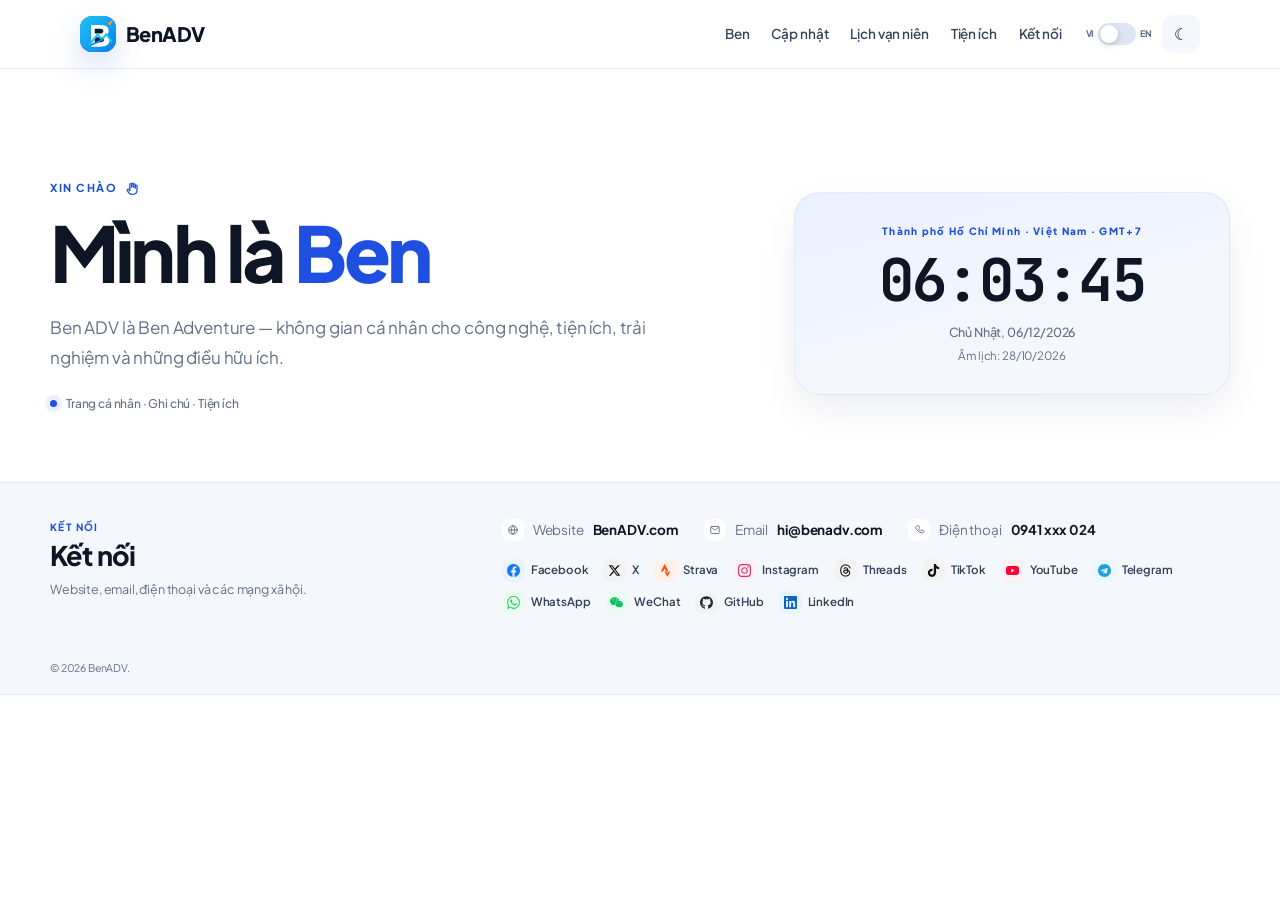
==== commit 6383869c: "UP" ====
--- a/en/index.html
+++ b/en/index.html
@@ -18,6 +18,6 @@
 </svg>
 </span>
 <span class="logo-word"><strong>BenADV</strong></span>
-</a><nav aria-label="Main navigation" class="nav" id="mainNav"><a data-page="about" href="./index.html#main-content">Ben</a><a data-page="blog" href="https://blog.benadv.com/" rel="noopener noreferrer" target="_blank">Updates</a><a data-page="calendar" href="./calendar.html">Calendar</a><a data-page="utilities" href="./utilities.html">Utilities</a><a data-page="contact" href="./index.html#contact">Connect</a></nav><div class="actions"><label class="lang-switch" title="Language"><span>VI</span><button aria-checked="true" aria-label="Switch to Vietnamese" class="switch" id="languageToggle" role="switch" type="button"><span class="switch-track"></span><span class="switch-knob"></span></button><span>EN</span></label><button aria-label="Switch to dark mode" class="theme-toggle" id="themeToggle" title="Dark mode" type="button"><span aria-hidden="true" class="theme-symbol">☾</span></button></div></div></header><main id="main-content"><section class="home-hero-modern"><div class="home-shell home-hero-grid"><div class="home-hero-copy"><p class="home-eyebrow"><span>Hello</span><svg aria-hidden="true" class="greet-icon" focusable="false" viewbox="0 0 24 24"><path d="M7.2 11.4V6.9a1.35 1.35 0 0 1 2.7 0v3.6"></path><path d="M9.9 10V5.9a1.35 1.35 0 0 1 2.7 0v4.4"></path><path d="M12.6 10.2V7a1.35 1.35 0 0 1 2.7 0v5.2"></path><path d="M15.3 11.2V9a1.35 1.35 0 0 1 2.7 0v6.4c0 3.7-2.3 6-6 6H10c-2.1 0-3.4-.7-4.6-2.4l-2-3.1a1.43 1.43 0 0 1 2.35-1.62l1.45 1.82V11.4"></path></svg></p><h1>I am <strong>Ben</strong></h1><p class="home-lead">Ben ADV is Ben Adventure — a personal website for technology, utilities, AI tools and useful resources.</p><div class="home-meta-row"><span class="home-meta-dot"></span><span>Personal · Notes · Utilities</span></div></div><div class="home-clock-panel"><div class="home-clock-top">HO CHI MINH CITY · VIETNAM · GMT+7</div><div class="home-clock-time" id="liveClock">00:00:00</div><div class="home-clock-date" id="solarDate">Updating…</div><div class="home-clock-lunar" id="lunarDate">Updating…</div></div></div></section><section class="home-connect-modern" id="contact"><div class="home-shell"><div class="connect-grid"><div class="connect-heading"><p class="connect-kicker">Connect</p><h2>Connect</h2><p>Website, email, phone and social networks.</p></div><div class="connect-content"><div class="connect-details"><a class="connect-item" href="https://benadv.com/"><span class="connect-icon"><svg aria-hidden="true" viewbox="0 0 24 24"><circle cx="12" cy="12" r="8.5"></circle><path d="M3.8 12h16.4M12 3.5c2.2 2.3 3.3 5.1 3.3 8.5S14.2 18.2 12 20.5c-2.2-2.3-3.3-5.1-3.3-8.5S9.8 5.8 12 3.5Z"></path></svg></span><span>Website</span><b>BenADV.com</b></a><a class="connect-item" href="mailto:hi@benadv.com"><span class="connect-icon"><svg aria-hidden="true" viewbox="0 0 24 24"><rect height="14" rx="2.2" width="17" x="3.5" y="5"></rect><path d="m5 7 7 5.3L19 7"></path></svg></span><span>Email</span><b>hi@benadv.com</b></a><a class="connect-item" href="tel:+84941xxx024"><span class="connect-icon"><svg aria-hidden="true" viewbox="0 0 24 24"><path d="M7.2 4.2 9.6 3c.7-.4 1.5-.1 1.8.6l1.4 3.1c.3.6.1 1.3-.4 1.8l-1.5 1.2a13.7 13.7 0 0 0 4.4 4.4l1.2-1.5c.5-.5 1.2-.7 1.8-.4l3.1 1.4c.7.3 1 .1.6.8l-1.2 2.4c-.4.8-1.2 1.3-2.1 1.2C11.8 17.1 6.9 12.2 5 7.3c-.3-.9.2-1.7 1-2.1Z"></path></svg></span><span>Phone</span><b>(+84) 941 xxx 024</b></a></div><div aria-label="Social networks" class="home-social-strip"><a aria-label="Facebook" class="home-social-link social-facebook" data-username="benadvcom" href="https://www.facebook.com/benadvcom" rel="noopener noreferrer" target="_blank"><span class="home-social-icon"><svg aria-hidden="true" focusable="false" class="social-svg" viewbox="0 0 968.000 963.000"><path d="M984 375C984 643 768 859 500 859C232 859 16 643 16 375C16 133 192 -68 424 -104V235H301V375H424V482C424 603 496 670 607 670C660 670 716 661 716 661V542H655C595 542 576 504 576 466V375H710L689 235H576V-104C808 -68 984 133 984 375Z" transform="translate(-16.000 859.000) scale(1 -1)"></path></svg></span><span>Facebook</span></a><a aria-label="X" class="home-social-link social-x" data-username="benadvcom" href="https://www.x.com/benadvcom" rel="noopener noreferrer" target="_blank"><span class="home-social-icon"><svg aria-hidden="true" focusable="false" class="social-svg"  viewBox="0 0 512 512"><path d="M389.2 48h70.6L305.6 224.2 487 464H345L233.7 318.6 106.5 464H35.8L200.7 275.5 26.8 48H172.4L272.9 180.9 389.2 48zM364.4 421.8h39.1L151.1 88h-42L364.4 421.8z"></path></svg></span><span>X</span></a><a aria-label="Strava" class="home-social-link social-strava" data-username="benadvcom" href="https://www.strava.com/athletes/benadvcom" rel="noopener noreferrer" target="_blank"><span class="home-social-icon"><svg aria-hidden="true" focusable="false" class="social-svg" viewbox="0 0 721.000 1000.000"><path d="M309 875 14 305H188L309 531L430 305H603ZM603 305 517 132 430 305H298L517 -125L735 305Z" transform="translate(-14.000 875.000) scale(1 -1)"></path></svg></span><span>Strava</span></a><a aria-label="Instagram" class="home-social-link social-instagram" data-username="benadvcom" href="https://www.instagram.com/benadvcom" rel="noopener noreferrer" target="_blank"><span class="home-social-icon"><svg aria-hidden="true" focusable="false" class="social-svg" viewbox="0 0 875.000 875.000"><path d="M438 600C314 600 213 499 213 375C213 251 314 151 438 151C562 151 662 251 662 375C662 499 562 600 438 600ZM438 229C358 229 292 295 292 375C292 455 358 521 438 521C518 521 584 455 584 375C584 295 518 229 438 229ZM724 609C724 638 700 661 671 661C642 661 619 638 619 609C619 580 642 556 671 556C700 556 724 580 724 609ZM872 556C869 626 853 688 802 739C751 790 688 806 618 810C546 814 329 814 257 810C187 807 125 790 74 739C23 688 7 626 3 556C-1 484 -1 267 3 195C6 125 23 62 74 11C125 -40 187 -55 257 -59C329 -63 546 -63 618 -59C688 -56 751 -40 802 11C853 62 868 125 872 195C876 267 876 484 872 556ZM779 117C764 79 734 49 696 34C638 11 502 16 438 16C374 16 237 11 180 34C142 49 111 79 96 117C73 175 79 311 79 375C79 439 73 576 96 633C111 671 142 701 180 716C238 739 374 734 438 734C502 734 639 739 696 716C734 701 764 671 779 633C802 575 796 439 796 375C796 311 802 174 779 117Z" transform="translate(-0.000 813.000) scale(1 -1)"></path></svg></span><span>Instagram</span></a><a aria-label="Threads" class="home-social-link social-threads" data-username="benadvcom" href="https://www.threads.com/@benadvcom" rel="noopener noreferrer" target="_blank"><span class="home-social-icon"><svg aria-hidden="true" focusable="false" class="social-svg"  viewBox="0 0 448 512"><path d="M331.5 235.7c2.2 .9 4.2 1.9 6.3 2.8c29.2 14.1 50.6 35.2 61.8 61.4c15.7 36.5 17.2 95.8-30.3 143.2c-36.2 36.2-80.3 52.5-142.6 53h-.3c-70.2-.5-124.1-24.1-160.4-70.2c-32.3-41-48.9-98.1-49.5-169.6V256v-.2C17 184.3 33.6 127.2 65.9 86.2C102.2 40.1 156.2 16.5 226.4 16h.3c70.3 .5 124.9 24 162.3 69.9c18.4 22.7 32 50 40.6 81.7l-40.4 10.8c-7.1-25.8-17.8-47.8-32.2-65.4c-29.2-35.8-73-54.2-130.5-54.6c-57 .5-100.1 18.8-128.2 54.4C72.1 146.1 58.5 194.3 58 256c.5 61.7 14.1 109.9 40.3 143.3c28 35.6 71.2 53.9 128.2 54.4c51.4-.4 85.4-12.6 113.7-40.9c32.3-32.2 31.7-71.8 21.4-95.9c-6.1-14.2-17.1-26-31.9-34.9c-3.7 26.9-11.8 48.3-24.7 64.8c-17.1 21.8-41.4 33.6-72.7 35.3c-23.6 1.3-46.3-4.4-63.9-16c-20.8-13.8-33-34.8-34.3-59.3c-2.5-48.3 35.7-83 95.2-86.4c21.1-1.2 40.9-.3 59.2 2.8c-2.4-14.8-7.3-26.6-14.6-35.2c-10-11.7-25.6-17.7-46.2-17.8H227c-16.6 0-39 4.6-53.3 26.3l-34.4-23.6c19.2-29.1 50.3-45.1 87.8-45.1h.8c62.6 .4 99.9 39.5 103.7 107.7l-.2 .2zm-156 68.8c1.3 25.1 28.4 36.8 54.6 35.3c25.6-1.4 54.6-11.4 59.5-73.2c-13.2-2.9-27.8-4.4-43.4-4.4c-4.8 0-9.6 .1-14.4 .4c-42.9 2.4-57.2 23.2-56.2 41.8l-.1 .1z"></path></svg></span><span>Threads</span></a><a aria-label="TikTok" class="home-social-link social-tiktok" data-username="benadvcom" href="https://www.tiktok.com/@benadvcom" rel="noopener noreferrer" target="_blank"><span class="home-social-icon"><svg aria-hidden="true" focusable="false" class="social-svg" viewbox="0 0 875.000 1000.000"><path d="M875 465V636C827 636 781 650 744 675C690 710 651 766 639 832C637 845 635 859 635 873V875H463V193C463 113 398 47 318 47C238 47 172 113 172 193C172 273 238 338 318 338C333 338 347 336 361 332V507C347 509 333 510 318 510C143 510 0 368 0 193C0 18 143 -125 318 -125C493 -125 635 18 635 193V542C702 494 785 465 874 465Z" transform="translate(0.000 875.000) scale(1 -1)"></path></svg></span><span>TikTok</span></a><a aria-label="YouTube" class="home-social-link social-youtube" data-username="BenADVcom" href="https://www.youtube.com/@BenADVcom" rel="noopener noreferrer" target="_blank"><span class="home-social-icon"><svg aria-hidden="true" focusable="false" class="social-svg" viewbox="0 0 1067.000 750.000"><path d="M1074 633C1062 679 1025 716 979 728C896 750 562 750 562 750C562 750 229 750 146 728C100 716 63 679 51 633C29 549 29 374 29 374C29 374 29 200 51 116C63 70 100 34 146 22C229 0 562 0 562 0C562 0 896 0 979 22C1025 34 1062 70 1074 116C1096 200 1096 374 1096 374C1096 374 1096 549 1074 633ZM453 216V533L732 374Z" transform="translate(-29.000 750.000) scale(1 -1)"></path></svg></span><span>YouTube</span></a><a aria-label="Telegram" class="home-social-link social-telegram" data-username="benadvcom" href="https://t.me/benadvcom" rel="noopener noreferrer" target="_blank"><span class="home-social-icon"><svg aria-hidden="true" focusable="false" class="social-svg" viewbox="0 0 969.000 968.000"><path d="M484 859C216 859 0 643 0 375C0 107 216 -109 484 -109C752 -109 969 107 969 375C969 643 752 859 484 859ZM722 528 643 153C637 126 621 120 599 132L478 222L420 165C414 159 407 154 395 154L404 277L628 479C638 488 626 493 613 484L336 310L216 347C190 355 190 373 222 386L689 566C711 574 729 561 722 528Z" transform="translate(0.000 859.000) scale(1 -1)"></path></svg></span><span>Telegram</span></a><a aria-label="WhatsApp" class="home-social-link social-whatsapp" data-username="benadvcom" href="http://wa.me/benadvcom" rel="noopener noreferrer" target="_blank"><span class="home-social-icon"><svg aria-hidden="true" focusable="false" class="social-svg" viewbox="0 0 875.000 874.000"><path d="M744 685C662 767 553 812 437 812C198 812 4 618 4 379C4 303 24 228 62 162L0 -62L230 -2C293 -37 364 -55 437 -55C676 -55 875 140 875 379C875 495 826 603 744 685ZM437 18C372 18 309 35 254 68L241 76L104 40L141 173L132 187C96 244 77 311 77 379C77 578 239 739 438 739C534 739 624 702 692 634C760 566 802 475 802 379C802 180 636 18 437 18ZM635 288C624 293 571 319 561 323C551 327 544 329 537 318C530 307 508 282 502 275C496 268 490 267 479 272C415 304 373 329 331 401C320 420 342 420 363 461C367 468 365 474 362 479C359 484 338 538 329 560C320 581 311 579 304 579H284C277 579 265 576 255 565C245 554 217 528 217 475C217 422 256 370 261 363C266 356 337 246 446 199C515 169 542 167 576 172C597 175 640 199 649 224C658 249 658 271 655 275C652 280 646 283 635 288Z" transform="translate(0.000 812.000) scale(1 -1)"></path></svg></span><span>WhatsApp</span></a><a aria-label="WeChat" class="home-social-link social-wechat" data-username="benadvcom" href="#" rel="noopener noreferrer" target="_blank"><span class="home-social-icon"><svg aria-hidden="true" focusable="false" class="social-svg" viewbox="0 0 1075.000 875.000"><path d="M752 548C764 548 777 548 789 546C757 699 593 812 406 812C197 812 25 670 25 489C25 385 83 299 178 232L140 118L273 185C321 176 358 166 406 166C418 166 430 166 442 167C434 192 429 219 429 247C429 413 572 548 752 548ZM548 651C576 651 596 632 596 603C596 575 576 556 548 556C519 556 491 575 491 603C491 632 519 651 548 651ZM282 556C254 556 225 575 225 603C225 632 254 651 282 651C311 651 329 632 329 603C329 574 311 556 282 556ZM1100 251C1100 403 948 527 777 527C596 527 454 403 454 251C454 99 596 -25 777 -25C815 -25 853 -14 891 -5L995 -63L966 32C1043 89 1100 165 1100 251ZM672 299C653 299 634 318 634 337C634 356 653 375 672 375C701 375 719 356 719 337C719 317 701 299 672 299ZM881 299C862 299 843 318 843 337C843 356 862 375 881 375C909 375 929 356 929 337C929 317 909 299 881 299Z" transform="translate(-25.000 812.000) scale(1 -1)"></path></svg></span><span>WeChat</span></a><a aria-label="GitHub" class="home-social-link social-github" data-username="benadvcom" href="https://github.com/benadvcom" rel="noopener noreferrer" target="_blank"><span class="home-social-icon"><svg aria-hidden="true" focusable="false" class="social-svg" viewbox="0 0 969.000 943.695"><path d="M324 99C324 103 319 107 313 106C307 106 303 103 303 99C303 95 308 91 314 92C320 92 324 95 324 99ZM263 108C262 104 266 99 272 98C277 96 283 98 284 102C285 106 281 110 275 112C270 113 264 112 263 108ZM350 111C344 110 340 105 341 101C342 97 346 95 352 96C358 97 362 101 361 105C360 109 356 112 350 111ZM478 859C207 859 0 654 0 383C0 166 136 -19 331 -84C356 -88 365 -74 365 -61C365 -49 364 18 364 59C364 59 228 30 199 117C199 117 177 174 145 189C145 189 100 220 148 219C148 219 196 215 223 169C266 94 337 115 365 128C369 159 383 181 397 194C288 206 177 221 177 409C177 463 192 490 223 524C218 537 202 589 229 657C270 670 363 604 363 604C402 615 444 621 486 621C528 621 570 615 609 604C609 604 702 670 743 657C770 589 753 537 748 524C779 489 799 463 799 409C799 221 684 206 575 194C593 179 608 149 608 103C608 37 607 -44 607 -60C607 -73 616 -88 641 -84C836 -19 969 166 969 383C969 654 749 859 478 859ZM190 186C187 184 188 180 191 176C194 173 198 171 201 174C204 176 203 180 200 184C197 187 193 189 190 186ZM169 202C168 199 169 196 173 194C176 192 181 192 182 195C183 198 181 201 177 203C173 204 170 204 169 202ZM232 132C229 129 231 124 235 120C239 116 244 115 247 118C250 121 249 126 245 130C241 134 235 135 232 132ZM210 161C207 159 207 153 210 149C213 145 218 143 221 145C224 148 224 153 221 157C218 161 213 164 210 161Z" transform="translate(0.000 859.000) scale(1 -1)"></path></svg></span><span>GitHub</span></a><a aria-label="LinkedIn" class="home-social-link social-linkedin" data-username="benadvcom" href="https://www.linkedin.com/in/benadvcom" rel="noopener noreferrer" target="_blank"><span class="home-social-icon"><svg aria-hidden="true" focusable="false" class="social-svg" viewbox="0 0 875.000 874.000"><path d="M812 812H62C28 812 0 784 0 749V1C0 -34 28 -62 62 -62H812C846 -62 875 -34 875 1V749C875 784 846 812 812 812ZM264 62H135V480H265V62ZM200 537C158 537 124 571 124 612C124 653 158 688 200 688C241 688 275 653 275 612C275 570 242 537 200 537ZM751 62H621V266C621 314 620 376 554 376C486 376 476 323 476 269V62H346V480H470V423H472C489 456 532 490 595 490C726 490 751 403 751 291Z" transform="translate(0.000 812.000) scale(1 -1)"></path></svg></span><span>LinkedIn</span></a></div></div></div><div class="home-copyright"><span>© 2026 BenADV.</span></div></div></section></main><button aria-label="Lên đầu trang" class="back-to-top" id="backToTop" type="button">↑</button>
+</a><nav aria-label="Main navigation" class="nav" id="mainNav"><a data-page="about" href="./index.html#main-content">Ben</a><a data-page="blog" href="https://blog.benadv.com/" rel="noopener noreferrer" target="_blank">Updates</a><a data-page="calendar" href="./calendar.html">Calendar</a><a data-page="utilities" href="./utilities.html">Utilities</a><a data-page="contact" href="./index.html#contact">Connect</a></nav><button aria-controls="mainNav" aria-expanded="false" aria-label="Menu" class="nav-toggle" id="navToggle" type="button"><span class="nav-toggle-bar"></span><span class="nav-toggle-bar"></span><span class="nav-toggle-bar"></span></button><div class="actions"><label class="lang-switch" title="Language"><span>VI</span><button aria-checked="true" aria-label="Switch to Vietnamese" class="switch" id="languageToggle" role="switch" type="button"><span class="switch-track"></span><span class="switch-knob"></span></button><span>EN</span></label><button aria-label="Switch to dark mode" class="theme-toggle" id="themeToggle" title="Dark mode" type="button"><span aria-hidden="true" class="theme-symbol">☾</span></button></div></div></header><main id="main-content"><section class="home-hero-modern"><div class="home-shell home-hero-grid"><div class="home-hero-copy"><p class="home-eyebrow"><span>Hello</span><svg aria-hidden="true" class="greet-icon" focusable="false" viewbox="0 0 24 24"><path d="M7.2 11.4V6.9a1.35 1.35 0 0 1 2.7 0v3.6"></path><path d="M9.9 10V5.9a1.35 1.35 0 0 1 2.7 0v4.4"></path><path d="M12.6 10.2V7a1.35 1.35 0 0 1 2.7 0v5.2"></path><path d="M15.3 11.2V9a1.35 1.35 0 0 1 2.7 0v6.4c0 3.7-2.3 6-6 6H10c-2.1 0-3.4-.7-4.6-2.4l-2-3.1a1.43 1.43 0 0 1 2.35-1.62l1.45 1.82V11.4"></path></svg></p><h1>I am <strong>Ben</strong></h1><p class="home-lead">Ben ADV is Ben Adventure — a personal website for technology, utilities, AI tools and useful resources.</p><div class="home-meta-row"><span class="home-meta-dot"></span><span>Personal · Notes · Utilities</span></div></div><div class="home-clock-panel"><div class="home-clock-top">HO CHI MINH CITY · VIETNAM · GMT+7</div><div class="home-clock-time" id="liveClock">00:00:00</div><div class="home-clock-date" id="solarDate">Updating…</div><div class="home-clock-lunar" id="lunarDate">Updating…</div></div></div></section><section class="home-connect-modern" id="contact"><div class="home-shell"><div class="connect-grid"><div class="connect-heading"><p class="connect-kicker">Connect</p><h2>Connect</h2><p>Website, email, phone and social networks.</p></div><div class="connect-content"><div class="connect-details"><a class="connect-item" href="https://benadv.com/"><span class="connect-icon"><svg aria-hidden="true" viewbox="0 0 24 24"><circle cx="12" cy="12" r="8.5"></circle><path d="M3.8 12h16.4M12 3.5c2.2 2.3 3.3 5.1 3.3 8.5S14.2 18.2 12 20.5c-2.2-2.3-3.3-5.1-3.3-8.5S9.8 5.8 12 3.5Z"></path></svg></span><span>Website</span><b>BenADV.com</b></a><a class="connect-item" href="mailto:hi@benadv.com"><span class="connect-icon"><svg aria-hidden="true" viewbox="0 0 24 24"><rect height="14" rx="2.2" width="17" x="3.5" y="5"></rect><path d="m5 7 7 5.3L19 7"></path></svg></span><span>Email</span><b>hi@benadv.com</b></a><a class="connect-item" href="tel:+84941xxx024"><span class="connect-icon"><svg aria-hidden="true" viewbox="0 0 24 24"><path d="M7.2 4.2 9.6 3c.7-.4 1.5-.1 1.8.6l1.4 3.1c.3.6.1 1.3-.4 1.8l-1.5 1.2a13.7 13.7 0 0 0 4.4 4.4l1.2-1.5c.5-.5 1.2-.7 1.8-.4l3.1 1.4c.7.3 1 .1.6.8l-1.2 2.4c-.4.8-1.2 1.3-2.1 1.2C11.8 17.1 6.9 12.2 5 7.3c-.3-.9.2-1.7 1-2.1Z"></path></svg></span><span>Phone</span><b>(+84) 941 xxx 024</b></a></div><div aria-label="Social networks" class="home-social-strip"><a aria-label="Facebook" class="home-social-link social-facebook" data-username="benadvcom" href="https://www.facebook.com/benadvcom" rel="noopener noreferrer" target="_blank"><span class="home-social-icon"><svg aria-hidden="true" focusable="false" class="social-svg" viewbox="0 0 968.000 963.000"><path d="M984 375C984 643 768 859 500 859C232 859 16 643 16 375C16 133 192 -68 424 -104V235H301V375H424V482C424 603 496 670 607 670C660 670 716 661 716 661V542H655C595 542 576 504 576 466V375H710L689 235H576V-104C808 -68 984 133 984 375Z" transform="translate(-16.000 859.000) scale(1 -1)"></path></svg></span><span>Facebook</span></a><a aria-label="X" class="home-social-link social-x" data-username="benadvcom" href="https://www.x.com/benadvcom" rel="noopener noreferrer" target="_blank"><span class="home-social-icon"><svg aria-hidden="true" focusable="false" class="social-svg"  viewBox="0 0 512 512"><path d="M389.2 48h70.6L305.6 224.2 487 464H345L233.7 318.6 106.5 464H35.8L200.7 275.5 26.8 48H172.4L272.9 180.9 389.2 48zM364.4 421.8h39.1L151.1 88h-42L364.4 421.8z"></path></svg></span><span>X</span></a><a aria-label="Strava" class="home-social-link social-strava" data-username="benadvcom" href="https://www.strava.com/athletes/benadvcom" rel="noopener noreferrer" target="_blank"><span class="home-social-icon"><svg aria-hidden="true" focusable="false" class="social-svg" viewbox="0 0 721.000 1000.000"><path d="M309 875 14 305H188L309 531L430 305H603ZM603 305 517 132 430 305H298L517 -125L735 305Z" transform="translate(-14.000 875.000) scale(1 -1)"></path></svg></span><span>Strava</span></a><a aria-label="Instagram" class="home-social-link social-instagram" data-username="benadvcom" href="https://www.instagram.com/benadvcom" rel="noopener noreferrer" target="_blank"><span class="home-social-icon"><svg aria-hidden="true" focusable="false" class="social-svg" viewbox="0 0 875.000 875.000"><path d="M438 600C314 600 213 499 213 375C213 251 314 151 438 151C562 151 662 251 662 375C662 499 562 600 438 600ZM438 229C358 229 292 295 292 375C292 455 358 521 438 521C518 521 584 455 584 375C584 295 518 229 438 229ZM724 609C724 638 700 661 671 661C642 661 619 638 619 609C619 580 642 556 671 556C700 556 724 580 724 609ZM872 556C869 626 853 688 802 739C751 790 688 806 618 810C546 814 329 814 257 810C187 807 125 790 74 739C23 688 7 626 3 556C-1 484 -1 267 3 195C6 125 23 62 74 11C125 -40 187 -55 257 -59C329 -63 546 -63 618 -59C688 -56 751 -40 802 11C853 62 868 125 872 195C876 267 876 484 872 556ZM779 117C764 79 734 49 696 34C638 11 502 16 438 16C374 16 237 11 180 34C142 49 111 79 96 117C73 175 79 311 79 375C79 439 73 576 96 633C111 671 142 701 180 716C238 739 374 734 438 734C502 734 639 739 696 716C734 701 764 671 779 633C802 575 796 439 796 375C796 311 802 174 779 117Z" transform="translate(-0.000 813.000) scale(1 -1)"></path></svg></span><span>Instagram</span></a><a aria-label="Threads" class="home-social-link social-threads" data-username="benadvcom" href="https://www.threads.com/@benadvcom" rel="noopener noreferrer" target="_blank"><span class="home-social-icon"><svg aria-hidden="true" focusable="false" class="social-svg"  viewBox="0 0 448 512"><path d="M331.5 235.7c2.2 .9 4.2 1.9 6.3 2.8c29.2 14.1 50.6 35.2 61.8 61.4c15.7 36.5 17.2 95.8-30.3 143.2c-36.2 36.2-80.3 52.5-142.6 53h-.3c-70.2-.5-124.1-24.1-160.4-70.2c-32.3-41-48.9-98.1-49.5-169.6V256v-.2C17 184.3 33.6 127.2 65.9 86.2C102.2 40.1 156.2 16.5 226.4 16h.3c70.3 .5 124.9 24 162.3 69.9c18.4 22.7 32 50 40.6 81.7l-40.4 10.8c-7.1-25.8-17.8-47.8-32.2-65.4c-29.2-35.8-73-54.2-130.5-54.6c-57 .5-100.1 18.8-128.2 54.4C72.1 146.1 58.5 194.3 58 256c.5 61.7 14.1 109.9 40.3 143.3c28 35.6 71.2 53.9 128.2 54.4c51.4-.4 85.4-12.6 113.7-40.9c32.3-32.2 31.7-71.8 21.4-95.9c-6.1-14.2-17.1-26-31.9-34.9c-3.7 26.9-11.8 48.3-24.7 64.8c-17.1 21.8-41.4 33.6-72.7 35.3c-23.6 1.3-46.3-4.4-63.9-16c-20.8-13.8-33-34.8-34.3-59.3c-2.5-48.3 35.7-83 95.2-86.4c21.1-1.2 40.9-.3 59.2 2.8c-2.4-14.8-7.3-26.6-14.6-35.2c-10-11.7-25.6-17.7-46.2-17.8H227c-16.6 0-39 4.6-53.3 26.3l-34.4-23.6c19.2-29.1 50.3-45.1 87.8-45.1h.8c62.6 .4 99.9 39.5 103.7 107.7l-.2 .2zm-156 68.8c1.3 25.1 28.4 36.8 54.6 35.3c25.6-1.4 54.6-11.4 59.5-73.2c-13.2-2.9-27.8-4.4-43.4-4.4c-4.8 0-9.6 .1-14.4 .4c-42.9 2.4-57.2 23.2-56.2 41.8l-.1 .1z"></path></svg></span><span>Threads</span></a><a aria-label="TikTok" class="home-social-link social-tiktok" data-username="benadvcom" href="https://www.tiktok.com/@benadvcom" rel="noopener noreferrer" target="_blank"><span class="home-social-icon"><svg aria-hidden="true" focusable="false" class="social-svg" viewbox="0 0 875.000 1000.000"><path d="M875 465V636C827 636 781 650 744 675C690 710 651 766 639 832C637 845 635 859 635 873V875H463V193C463 113 398 47 318 47C238 47 172 113 172 193C172 273 238 338 318 338C333 338 347 336 361 332V507C347 509 333 510 318 510C143 510 0 368 0 193C0 18 143 -125 318 -125C493 -125 635 18 635 193V542C702 494 785 465 874 465Z" transform="translate(0.000 875.000) scale(1 -1)"></path></svg></span><span>TikTok</span></a><a aria-label="YouTube" class="home-social-link social-youtube" data-username="BenADVcom" href="https://www.youtube.com/@BenADVcom" rel="noopener noreferrer" target="_blank"><span class="home-social-icon"><svg aria-hidden="true" focusable="false" class="social-svg" viewbox="0 0 1067.000 750.000"><path d="M1074 633C1062 679 1025 716 979 728C896 750 562 750 562 750C562 750 229 750 146 728C100 716 63 679 51 633C29 549 29 374 29 374C29 374 29 200 51 116C63 70 100 34 146 22C229 0 562 0 562 0C562 0 896 0 979 22C1025 34 1062 70 1074 116C1096 200 1096 374 1096 374C1096 374 1096 549 1074 633ZM453 216V533L732 374Z" transform="translate(-29.000 750.000) scale(1 -1)"></path></svg></span><span>YouTube</span></a><a aria-label="Telegram" class="home-social-link social-telegram" data-username="benadvcom" href="https://t.me/benadvcom" rel="noopener noreferrer" target="_blank"><span class="home-social-icon"><svg aria-hidden="true" focusable="false" class="social-svg" viewbox="0 0 969.000 968.000"><path d="M484 859C216 859 0 643 0 375C0 107 216 -109 484 -109C752 -109 969 107 969 375C969 643 752 859 484 859ZM722 528 643 153C637 126 621 120 599 132L478 222L420 165C414 159 407 154 395 154L404 277L628 479C638 488 626 493 613 484L336 310L216 347C190 355 190 373 222 386L689 566C711 574 729 561 722 528Z" transform="translate(0.000 859.000) scale(1 -1)"></path></svg></span><span>Telegram</span></a><a aria-label="WhatsApp" class="home-social-link social-whatsapp" data-username="benadvcom" href="http://wa.me/benadvcom" rel="noopener noreferrer" target="_blank"><span class="home-social-icon"><svg aria-hidden="true" focusable="false" class="social-svg" viewbox="0 0 875.000 874.000"><path d="M744 685C662 767 553 812 437 812C198 812 4 618 4 379C4 303 24 228 62 162L0 -62L230 -2C293 -37 364 -55 437 -55C676 -55 875 140 875 379C875 495 826 603 744 685ZM437 18C372 18 309 35 254 68L241 76L104 40L141 173L132 187C96 244 77 311 77 379C77 578 239 739 438 739C534 739 624 702 692 634C760 566 802 475 802 379C802 180 636 18 437 18ZM635 288C624 293 571 319 561 323C551 327 544 329 537 318C530 307 508 282 502 275C496 268 490 267 479 272C415 304 373 329 331 401C320 420 342 420 363 461C367 468 365 474 362 479C359 484 338 538 329 560C320 581 311 579 304 579H284C277 579 265 576 255 565C245 554 217 528 217 475C217 422 256 370 261 363C266 356 337 246 446 199C515 169 542 167 576 172C597 175 640 199 649 224C658 249 658 271 655 275C652 280 646 283 635 288Z" transform="translate(0.000 812.000) scale(1 -1)"></path></svg></span><span>WhatsApp</span></a><a aria-label="WeChat" class="home-social-link social-wechat" data-username="benadvcom" href="#" rel="noopener noreferrer" target="_blank"><span class="home-social-icon"><svg aria-hidden="true" focusable="false" class="social-svg" viewbox="0 0 1075.000 875.000"><path d="M752 548C764 548 777 548 789 546C757 699 593 812 406 812C197 812 25 670 25 489C25 385 83 299 178 232L140 118L273 185C321 176 358 166 406 166C418 166 430 166 442 167C434 192 429 219 429 247C429 413 572 548 752 548ZM548 651C576 651 596 632 596 603C596 575 576 556 548 556C519 556 491 575 491 603C491 632 519 651 548 651ZM282 556C254 556 225 575 225 603C225 632 254 651 282 651C311 651 329 632 329 603C329 574 311 556 282 556ZM1100 251C1100 403 948 527 777 527C596 527 454 403 454 251C454 99 596 -25 777 -25C815 -25 853 -14 891 -5L995 -63L966 32C1043 89 1100 165 1100 251ZM672 299C653 299 634 318 634 337C634 356 653 375 672 375C701 375 719 356 719 337C719 317 701 299 672 299ZM881 299C862 299 843 318 843 337C843 356 862 375 881 375C909 375 929 356 929 337C929 317 909 299 881 299Z" transform="translate(-25.000 812.000) scale(1 -1)"></path></svg></span><span>WeChat</span></a><a aria-label="GitHub" class="home-social-link social-github" data-username="benadvcom" href="https://github.com/benadvcom" rel="noopener noreferrer" target="_blank"><span class="home-social-icon"><svg aria-hidden="true" focusable="false" class="social-svg" viewbox="0 0 969.000 943.695"><path d="M324 99C324 103 319 107 313 106C307 106 303 103 303 99C303 95 308 91 314 92C320 92 324 95 324 99ZM263 108C262 104 266 99 272 98C277 96 283 98 284 102C285 106 281 110 275 112C270 113 264 112 263 108ZM350 111C344 110 340 105 341 101C342 97 346 95 352 96C358 97 362 101 361 105C360 109 356 112 350 111ZM478 859C207 859 0 654 0 383C0 166 136 -19 331 -84C356 -88 365 -74 365 -61C365 -49 364 18 364 59C364 59 228 30 199 117C199 117 177 174 145 189C145 189 100 220 148 219C148 219 196 215 223 169C266 94 337 115 365 128C369 159 383 181 397 194C288 206 177 221 177 409C177 463 192 490 223 524C218 537 202 589 229 657C270 670 363 604 363 604C402 615 444 621 486 621C528 621 570 615 609 604C609 604 702 670 743 657C770 589 753 537 748 524C779 489 799 463 799 409C799 221 684 206 575 194C593 179 608 149 608 103C608 37 607 -44 607 -60C607 -73 616 -88 641 -84C836 -19 969 166 969 383C969 654 749 859 478 859ZM190 186C187 184 188 180 191 176C194 173 198 171 201 174C204 176 203 180 200 184C197 187 193 189 190 186ZM169 202C168 199 169 196 173 194C176 192 181 192 182 195C183 198 181 201 177 203C173 204 170 204 169 202ZM232 132C229 129 231 124 235 120C239 116 244 115 247 118C250 121 249 126 245 130C241 134 235 135 232 132ZM210 161C207 159 207 153 210 149C213 145 218 143 221 145C224 148 224 153 221 157C218 161 213 164 210 161Z" transform="translate(0.000 859.000) scale(1 -1)"></path></svg></span><span>GitHub</span></a><a aria-label="LinkedIn" class="home-social-link social-linkedin" data-username="benadvcom" href="https://www.linkedin.com/in/benadvcom" rel="noopener noreferrer" target="_blank"><span class="home-social-icon"><svg aria-hidden="true" focusable="false" class="social-svg" viewbox="0 0 875.000 874.000"><path d="M812 812H62C28 812 0 784 0 749V1C0 -34 28 -62 62 -62H812C846 -62 875 -34 875 1V749C875 784 846 812 812 812ZM264 62H135V480H265V62ZM200 537C158 537 124 571 124 612C124 653 158 688 200 688C241 688 275 653 275 612C275 570 242 537 200 537ZM751 62H621V266C621 314 620 376 554 376C486 376 476 323 476 269V62H346V480H470V423H472C489 456 532 490 595 490C726 490 751 403 751 291Z" transform="translate(0.000 812.000) scale(1 -1)"></path></svg></span><span>LinkedIn</span></a></div></div></div><div class="home-copyright"><span>© 2026 BenADV.</span></div></div></section></main><button aria-label="Lên đầu trang" class="back-to-top" id="backToTop" type="button">↑</button>
 <script defer="" src="../js/script.js?v=20260819"></script>
 </body></html>
--- a/css/style.css
+++ b/css/style.css
@@ -103,6 +103,17 @@
   background:var(--brand);transform:scaleX(0);transform-origin:center;transition:transform .2s var(--ease);
 }
 .nav a:hover::after,.nav a.active::after{transform:scaleX(1)}
+
+.nav-toggle{
+  display:none;flex-direction:column;align-items:center;justify-content:center;gap:4px;
+  width:38px;height:38px;flex:0 0 auto;border:0;border-radius:var(--radius-sm);
+  background:var(--surface);cursor:pointer;transition:background .18s var(--ease);
+}
+.nav-toggle:hover{background:var(--brand-soft)}
+.nav-toggle-bar{display:block;width:18px;height:2px;border-radius:2px;background:var(--text);transition:transform .2s var(--ease),opacity .2s var(--ease)}
+.nav-toggle[aria-expanded="true"] .nav-toggle-bar:nth-child(1){transform:translateY(6px) rotate(45deg)}
+.nav-toggle[aria-expanded="true"] .nav-toggle-bar:nth-child(2){opacity:0}
+.nav-toggle[aria-expanded="true"] .nav-toggle-bar:nth-child(3){transform:translateY(-6px) rotate(-45deg)}
 
 .actions{display:flex;align-items:center;gap:10px;flex:0 0 auto}
 .lang-switch{display:flex;align-items:center;gap:4px;color:var(--muted);font-size:9px;font-weight:750;white-space:nowrap}
@@ -326,6 +337,18 @@
   .connect-grid{grid-template-columns:1fr;gap:22px}
 }
 @media(max-width:700px){
+  .nav-toggle{display:inline-flex}
+  .nav{
+    position:fixed;top:var(--header-h);left:0;right:0;margin-left:0;
+    flex-direction:column;align-items:stretch;gap:0;overflow:hidden;
+    max-height:0;opacity:0;visibility:hidden;padding:0 20px;
+    background:var(--bg);border-bottom:1px solid var(--line);
+    box-shadow:0 18px 34px rgba(15,32,64,.1);
+    transition:max-height .25s var(--ease),opacity .2s var(--ease),visibility .25s;
+  }
+  .nav.open{max-height:calc(100vh - var(--header-h));opacity:1;visibility:visible;overflow-y:auto;padding:6px 20px 18px}
+  .nav a{width:100%;padding:13px 0;border-bottom:1px solid var(--line);font-size:15px}
+  .nav a::after{display:none}
   body{font-size:15px}
   .home-shell{width:calc(100% - 28px)}
   .home-hero-modern{padding:52px 0 40px}
--- a/css/style.css
+++ b/css/style.css
@@ -103,6 +103,17 @@
   background:var(--brand);transform:scaleX(0);transform-origin:center;transition:transform .2s var(--ease);
 }
 .nav a:hover::after,.nav a.active::after{transform:scaleX(1)}
+
+.nav-toggle{
+  display:none;flex-direction:column;align-items:center;justify-content:center;gap:4px;
+  width:38px;height:38px;flex:0 0 auto;border:0;border-radius:var(--radius-sm);
+  background:var(--surface);cursor:pointer;transition:background .18s var(--ease);
+}
+.nav-toggle:hover{background:var(--brand-soft)}
+.nav-toggle-bar{display:block;width:18px;height:2px;border-radius:2px;background:var(--text);transition:transform .2s var(--ease),opacity .2s var(--ease)}
+.nav-toggle[aria-expanded="true"] .nav-toggle-bar:nth-child(1){transform:translateY(6px) rotate(45deg)}
+.nav-toggle[aria-expanded="true"] .nav-toggle-bar:nth-child(2){opacity:0}
+.nav-toggle[aria-expanded="true"] .nav-toggle-bar:nth-child(3){transform:translateY(-6px) rotate(-45deg)}
 
 .actions{display:flex;align-items:center;gap:10px;flex:0 0 auto}
 .lang-switch{display:flex;align-items:center;gap:4px;color:var(--muted);font-size:9px;font-weight:750;white-space:nowrap}
@@ -326,6 +337,18 @@
   .connect-grid{grid-template-columns:1fr;gap:22px}
 }
 @media(max-width:700px){
+  .nav-toggle{display:inline-flex}
+  .nav{
+    position:fixed;top:var(--header-h);left:0;right:0;margin-left:0;
+    flex-direction:column;align-items:stretch;gap:0;overflow:hidden;
+    max-height:0;opacity:0;visibility:hidden;padding:0 20px;
+    background:var(--bg);border-bottom:1px solid var(--line);
+    box-shadow:0 18px 34px rgba(15,32,64,.1);
+    transition:max-height .25s var(--ease),opacity .2s var(--ease),visibility .25s;
+  }
+  .nav.open{max-height:calc(100vh - var(--header-h));opacity:1;visibility:visible;overflow-y:auto;padding:6px 20px 18px}
+  .nav a{width:100%;padding:13px 0;border-bottom:1px solid var(--line);font-size:15px}
+  .nav a::after{display:none}
   body{font-size:15px}
   .home-shell{width:calc(100% - 28px)}
   .home-hero-modern{padding:52px 0 40px}
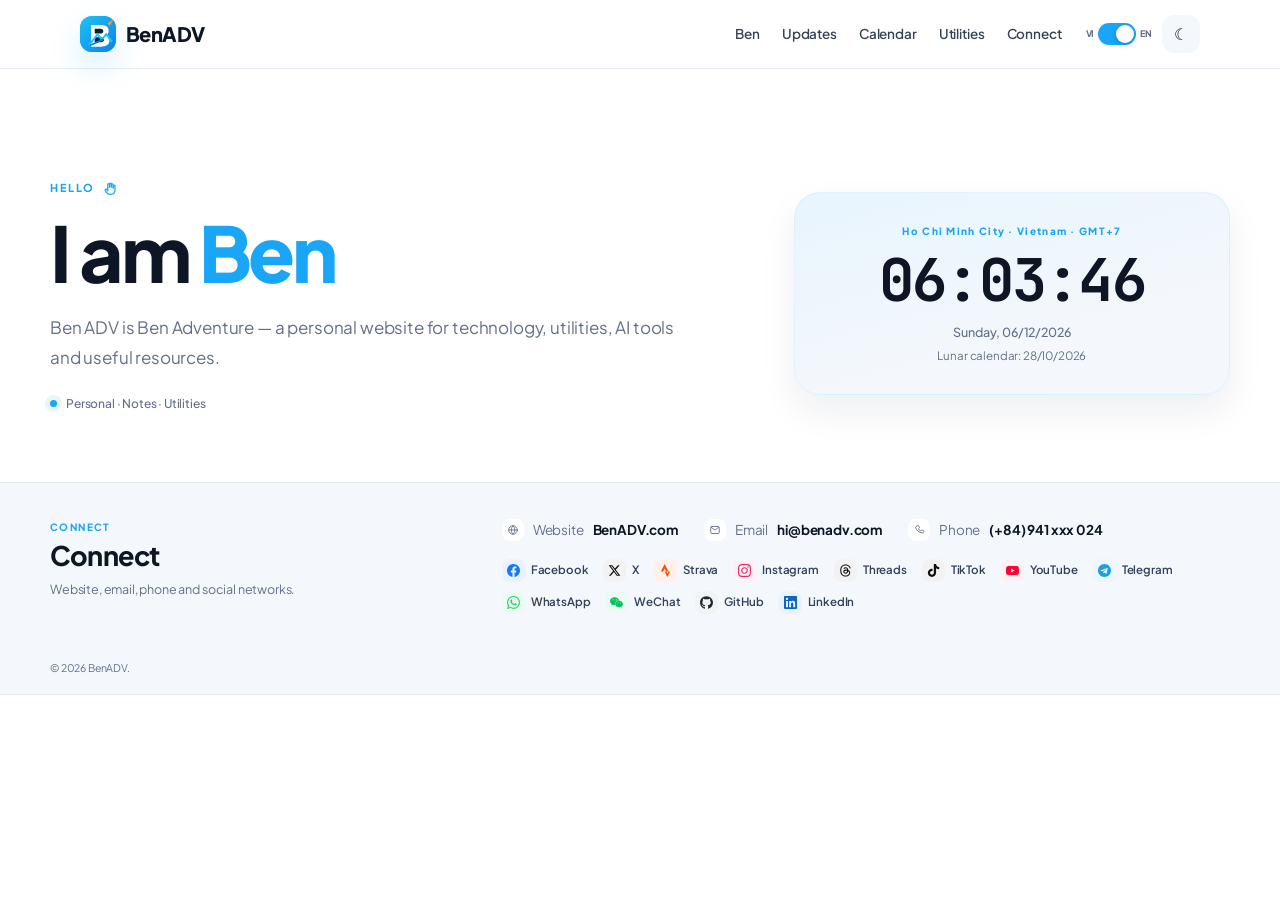
==== commit c1315f41: "up" ====
--- a/en/index.html
+++ b/en/index.html
@@ -1,5 +1,5 @@
 <!DOCTYPE html>
-<html lang="en"><head><meta charset="utf-8"/><meta content="width=device-width,initial-scale=1,viewport-fit=cover" name="viewport"/><meta content="#1E4FE0" name="theme-color"/><title>Ben Adventure | BenADV</title><meta name="description" content="Ben Adventure (BenADV) — a personal website for technology, utilities, AI tools, a perpetual calendar and useful resources."><meta content="BenADV.com" name="author"/><meta name="robots" content="index,follow,max-image-preview:large,max-snippet:-1,max-video-preview:-1"><link rel="canonical" href="https://benadv.com/en/"><link rel="alternate" hreflang="vi" href="https://benadv.com/"><link rel="alternate" hreflang="en" href="https://benadv.com/en/"><link rel="alternate" hreflang="x-default" href="https://benadv.com/"><meta content="website" property="og:type"/><meta content="BenADV" property="og:site_name"/><meta content="Ben Adventure | BenADV" property="og:title"/><meta content="Ben Adventure (BenADV) — a personal website for technology, utilities, AI tools, a perpetual calendar and useful resources." property="og:description"/><meta content="https://benadv.com/en/" property="og:url"/><meta content="en_US" property="og:locale"/><meta content="vi_VN" property="og:locale:alternate"/><meta content="summary" name="twitter:card"/><link href="../assets/benadv-icon.svg" rel="icon" type="image/svg+xml"/><link as="style" href="../css/style.css" rel="preload"/><link href="../css/style.css?v=20260819" rel="stylesheet"/><script type="application/ld+json">{"@context":"https://schema.org","@graph":[{"@type":"WebSite","@id":"https://benadv.com/#website","url":"https://benadv.com/","name":"BenADV","alternateName":["Ben Adventure","Ben ADV"],"inLanguage":"en"},{"@type":"Person","@id":"https://benadv.com/#person","name":"Ben","alternateName":["Ben ADV","Ben Adventure"],"url":"https://benadv.com/","sameAs":["https://www.facebook.com/benadvcom","https://www.x.com/benadvcom","https://www.strava.com/athletes/benadvcom","https://www.instagram.com/benadvcom","https://www.threads.com/@benadvcom","https://www.tiktok.com/@benadvcom","https://www.youtube.com/@BenADVcom","https://t.me/benadvcom","http://wa.me/benadvcom","https://github.com/benadvcom","https://www.linkedin.com/in/benadvcom"],"mainEntityOfPage":{"@id":"https://benadv.com/#website"}}]}</script>
+<html lang="en"><head><meta charset="utf-8"/><meta content="width=device-width,initial-scale=1,viewport-fit=cover" name="viewport"/><meta content="#1AA6F6" name="theme-color"/><title>Ben Adventure | BenADV</title><meta name="description" content="Ben Adventure (BenADV) — a personal website for technology, utilities, AI tools, a perpetual calendar and useful resources."><meta content="BenADV.com" name="author"/><meta name="robots" content="index,follow,max-image-preview:large,max-snippet:-1,max-video-preview:-1"><link rel="canonical" href="https://benadv.com/en/"><link rel="alternate" hreflang="vi" href="https://benadv.com/"><link rel="alternate" hreflang="en" href="https://benadv.com/en/"><link rel="alternate" hreflang="x-default" href="https://benadv.com/"><meta content="website" property="og:type"/><meta content="BenADV" property="og:site_name"/><meta content="Ben Adventure | BenADV" property="og:title"/><meta content="Ben Adventure (BenADV) — a personal website for technology, utilities, AI tools, a perpetual calendar and useful resources." property="og:description"/><meta content="https://benadv.com/en/" property="og:url"/><meta content="en_US" property="og:locale"/><meta content="vi_VN" property="og:locale:alternate"/><meta content="summary" name="twitter:card"/><link href="../assets/benadv-icon.svg" rel="icon" type="image/svg+xml"/><link rel="preconnect" href="https://fonts.googleapis.com"><link rel="preconnect" href="https://fonts.gstatic.com" crossorigin><link rel="stylesheet" href="https://fonts.googleapis.com/css2?family=Plus+Jakarta+Sans:ital,wght@0,400;0,500;0,600;0,700;0,800;1,500&family=JetBrains+Mono:wght@500;700&display=swap"><link as="style" href="../css/style.css" rel="preload"/><link href="../css/style.css?v=20260819" rel="stylesheet"/><script type="application/ld+json">{"@context":"https://schema.org","@graph":[{"@type":"WebSite","@id":"https://benadv.com/#website","url":"https://benadv.com/","name":"BenADV","alternateName":["Ben Adventure","Ben ADV"],"inLanguage":"en"},{"@type":"Person","@id":"https://benadv.com/#person","name":"Ben","alternateName":["Ben ADV","Ben Adventure"],"url":"https://benadv.com/","sameAs":["https://www.facebook.com/benadvcom","https://www.x.com/benadvcom","https://www.strava.com/athletes/benadvcom","https://www.instagram.com/benadvcom","https://www.threads.com/@benadvcom","https://www.tiktok.com/@benadvcom","https://www.youtube.com/@BenADVcom","https://t.me/benadvcom","http://wa.me/benadvcom","https://github.com/benadvcom","https://www.linkedin.com/in/benadvcom"],"mainEntityOfPage":{"@id":"https://benadv.com/#website"}}]}</script>
 </head><body data-page="home"><a class="skip-link" href="#main-content">Skip to content</a><header class="site-header"><div class="container nav-wrap"><a aria-label="BenADV" class="logo" href="./index.html">
 <span aria-hidden="true" class="logo-mark">
 <svg focusable="false" viewbox="0 0 88 88">
--- a/css/style.css
+++ b/css/style.css
@@ -2,7 +2,9 @@
    BENADV.COM — DESIGN SYSTEM
    Palette: deep professional blue · Type: Plus Jakarta Sans
    ========================================================= */
-@import url('https://fonts.googleapis.com/css2?family=Plus+Jakarta+Sans:ital,wght@0,400;0,500;0,600;0,700;0,800;1,500&family=JetBrains+Mono:wght@500;700&display=swap');
+/* Fonts are now loaded via <link preconnect + stylesheet> in the HTML <head>
+   (parallel discovery) instead of @import (which forces a sequential
+   request chain and delays the LCP text paint). */
 
 *{box-sizing:border-box;margin:0;padding:0}
 
@@ -19,11 +21,11 @@
   --text-soft:#334159;
   --muted:#647089;
   --line:#E4E9F4;
-  --brand:#1E4FE0;
-  --brand-hover:#173FB8;
-  --brand-dark:#173FB8;
-  --brand-soft:#EAF0FF;
-  --brand-2:#3E76FF;
+  --brand:#1AA6F6;
+  --brand-hover:#0E8DDA;
+  --brand-dark:#0E8DDA;
+  --brand-soft:#E7F5FE;
+  --brand-2:#4FC3FF;
   --accent:#F2994A;
   --success:#189A5C;
   --danger:#DA4B3F;
@@ -37,7 +39,7 @@
   --radius-lg:26px;
   --radius-pill:999px;
   --shadow-soft:0 16px 36px rgba(15,32,64,.07);
-  --shadow-brand:0 14px 30px rgba(30,79,224,.18);
+  --shadow-brand:0 14px 30px rgba(26,166,246,.18);
   --ease:cubic-bezier(.4,0,.2,1);
 }
 
@@ -138,7 +140,7 @@
   text-decoration:none;transition:.18s var(--ease);border:0;cursor:pointer;
 }
 .btn-primary{color:#fff;background:var(--brand);box-shadow:var(--shadow-brand)}
-.btn-primary:hover{background:var(--brand-hover);transform:translateY(-1px);box-shadow:0 16px 32px rgba(30,79,224,.24)}
+.btn-primary:hover{background:var(--brand-hover);transform:translateY(-1px);box-shadow:0 16px 32px rgba(26,166,246,.24)}
 .btn-secondary{color:var(--text);background:var(--surface)}
 .btn-secondary:hover{background:var(--brand-soft);color:var(--brand);transform:translateY(-1px)}
 
@@ -171,7 +173,7 @@
 .home-clock-panel{
   min-width:0;padding:30px 26px 28px;border-radius:var(--radius-lg);
   background:linear-gradient(165deg,var(--brand-soft),var(--surface) 65%);
-  box-shadow:var(--shadow-soft);text-align:center;border:1px solid rgba(30,79,224,.08);
+  box-shadow:var(--shadow-soft);text-align:center;border:1px solid rgba(26,166,246,.08);
 }
 .home-clock-top{color:var(--brand);font-size:10px;font-weight:800;letter-spacing:.13em}
 .home-clock-time{
@@ -200,7 +202,7 @@
 /* ---------- Social strip ---------- */
 .home-social-strip{display:flex;flex-wrap:wrap;gap:9px 15px;margin-top:18px}
 .home-social-link{
-  --social:#6B7C93;--social-soft:#F2F5FA;
+  --social:#6B7C93;--social-soft:#F2F5FA;--social-ink:#fff;
   display:inline-flex;align-items:center;gap:6px;color:var(--text-soft);text-decoration:none;
   font-size:11.5px;font-weight:600;transition:color .18s ease,transform .18s ease;
 }
@@ -210,7 +212,7 @@
   color:var(--social);background:var(--social-soft);
   transition:color .18s ease,background .18s ease,transform .18s ease;
 }
-.home-social-link:hover .home-social-icon{color:#fff;background:var(--social);transform:translateY(-1px)}
+.home-social-link:hover .home-social-icon{color:var(--social-ink);background:var(--social);transform:translateY(-1px)}
 .social-svg{width:13px;height:13px;display:block;fill:currentColor}
 
 .home-social-link.social-facebook{--social:#1877F2;--social-soft:#EAF2FF}
@@ -247,7 +249,7 @@
   box-shadow:0 6px 16px rgba(15,32,64,.03);
   transition:transform .16s var(--ease),background .16s var(--ease),box-shadow .16s var(--ease),border-color .16s var(--ease);
 }
-.tool-card:hover{background:var(--brand-soft);border-color:transparent;transform:translateY(-2px);box-shadow:0 12px 26px rgba(30,79,224,.1)}
+.tool-card:hover{background:var(--brand-soft);border-color:transparent;transform:translateY(-2px);box-shadow:0 12px 26px rgba(26,166,246,.1)}
 .tool-icon{width:34px;height:34px;flex:0 0 34px;border-radius:10px;display:grid;place-items:center;background:var(--surface);color:var(--brand)}
 .tool-icon.ai-tool-icon{background:var(--brand-soft)}
 .tool-icon svg{width:17px;height:17px;fill:none;stroke:currentColor;stroke-width:1.7;stroke-linecap:round;stroke-linejoin:round}
@@ -270,9 +272,9 @@
 .skip-link{position:fixed;left:12px;top:-50px;z-index:200;padding:9px 14px;border-radius:var(--radius-sm);background:var(--text);color:var(--bg);text-decoration:none;font-size:13px;font-weight:700;transition:top .18s ease}
 .skip-link:focus{top:12px}
 :focus-visible{outline:2px solid var(--brand);outline-offset:3px}
-a:focus-visible,button:focus-visible,select:focus-visible{outline:3px solid rgba(30,79,224,.45);outline-offset:3px}
+a:focus-visible,button:focus-visible,select:focus-visible{outline:3px solid rgba(26,166,246,.45);outline-offset:3px}
 section[id]{scroll-margin-top:calc(var(--header-h) + 12px)}
-::selection{background:rgba(30,79,224,.18);color:inherit}
+::selection{background:rgba(26,166,246,.18);color:inherit}
 
 /* =========================================================
    DARK THEME
@@ -280,8 +282,8 @@
 body.dark{
   --bg:#0A1220;--surface:#101B2E;--surface-strong:#15243B;
   --text:#F2F6FC;--text-soft:#CBD6E6;--muted:#8CA0BC;
-  --line:#22314A;--brand:#5C8CFF;--brand-hover:#7DA3FF;--brand-dark:#5C8CFF;
-  --brand-soft:#15264A;--brand-2:#3E76FF;--accent:#FFAD68;
+  --line:#22314A;--brand:#3DB8FF;--brand-hover:#66C7FF;--brand-dark:#3DB8FF;
+  --brand-soft:#123249;--brand-2:#4FC3FF;--accent:#FFAD68;
   color:var(--text);background:var(--bg);
 }
 body.dark .site-header{background:rgba(10,18,32,.9);border-bottom-color:rgba(34,49,74,.85)}
@@ -309,7 +311,7 @@
 body.dark .home-social-link{--social-soft:#17233A;color:var(--text-soft)}
 body.dark .home-social-link:hover{color:var(--brand)}
 body.dark .home-social-link.social-x,body.dark .home-social-link.social-tiktok,
-body.dark .home-social-link.social-github,body.dark .home-social-link.social-threads{--social:#fff}
+body.dark .home-social-link.social-github,body.dark .home-social-link.social-threads{--social:#fff;--social-ink:#0A1220}
 body.dark .home-copyright{color:var(--muted)}
 body.dark .tool-card{background:var(--surface);border-color:var(--line);color:var(--text);box-shadow:none}
 body.dark .tool-card:hover{background:var(--brand-soft);border-color:rgba(92,140,255,.3)}
@@ -340,14 +342,15 @@
   .nav-toggle{display:inline-flex}
   .nav{
     position:fixed;top:var(--header-h);left:0;right:0;margin-left:0;
-    flex-direction:column;align-items:stretch;gap:0;overflow:hidden;
+    flex-direction:column;align-items:stretch;gap:3px;overflow:hidden;
     max-height:0;opacity:0;visibility:hidden;padding:0 20px;
-    background:var(--bg);border-bottom:1px solid var(--line);
+    background:var(--bg);
     box-shadow:0 18px 34px rgba(15,32,64,.1);
     transition:max-height .25s var(--ease),opacity .2s var(--ease),visibility .25s;
   }
-  .nav.open{max-height:calc(100vh - var(--header-h));opacity:1;visibility:visible;overflow-y:auto;padding:6px 20px 18px}
-  .nav a{width:100%;padding:13px 0;border-bottom:1px solid var(--line);font-size:15px}
+  .nav.open{max-height:calc(100vh - var(--header-h));opacity:1;visibility:visible;overflow-y:auto;padding:10px 20px 20px;border-bottom:1px solid var(--line)}
+  .nav a{width:100%;padding:13px 14px;border-radius:12px;font-size:15px;transition:background .16s ease,color .16s ease}
+  .nav a:hover,.nav a.active{background:var(--brand-soft);color:var(--brand)}
   .nav a::after{display:none}
   body{font-size:15px}
   .home-shell{width:calc(100% - 28px)}
--- a/css/style.css
+++ b/css/style.css
@@ -2,7 +2,9 @@
    BENADV.COM — DESIGN SYSTEM
    Palette: deep professional blue · Type: Plus Jakarta Sans
    ========================================================= */
-@import url('https://fonts.googleapis.com/css2?family=Plus+Jakarta+Sans:ital,wght@0,400;0,500;0,600;0,700;0,800;1,500&family=JetBrains+Mono:wght@500;700&display=swap');
+/* Fonts are now loaded via <link preconnect + stylesheet> in the HTML <head>
+   (parallel discovery) instead of @import (which forces a sequential
+   request chain and delays the LCP text paint). */
 
 *{box-sizing:border-box;margin:0;padding:0}
 
@@ -19,11 +21,11 @@
   --text-soft:#334159;
   --muted:#647089;
   --line:#E4E9F4;
-  --brand:#1E4FE0;
-  --brand-hover:#173FB8;
-  --brand-dark:#173FB8;
-  --brand-soft:#EAF0FF;
-  --brand-2:#3E76FF;
+  --brand:#1AA6F6;
+  --brand-hover:#0E8DDA;
+  --brand-dark:#0E8DDA;
+  --brand-soft:#E7F5FE;
+  --brand-2:#4FC3FF;
   --accent:#F2994A;
   --success:#189A5C;
   --danger:#DA4B3F;
@@ -37,7 +39,7 @@
   --radius-lg:26px;
   --radius-pill:999px;
   --shadow-soft:0 16px 36px rgba(15,32,64,.07);
-  --shadow-brand:0 14px 30px rgba(30,79,224,.18);
+  --shadow-brand:0 14px 30px rgba(26,166,246,.18);
   --ease:cubic-bezier(.4,0,.2,1);
 }
 
@@ -138,7 +140,7 @@
   text-decoration:none;transition:.18s var(--ease);border:0;cursor:pointer;
 }
 .btn-primary{color:#fff;background:var(--brand);box-shadow:var(--shadow-brand)}
-.btn-primary:hover{background:var(--brand-hover);transform:translateY(-1px);box-shadow:0 16px 32px rgba(30,79,224,.24)}
+.btn-primary:hover{background:var(--brand-hover);transform:translateY(-1px);box-shadow:0 16px 32px rgba(26,166,246,.24)}
 .btn-secondary{color:var(--text);background:var(--surface)}
 .btn-secondary:hover{background:var(--brand-soft);color:var(--brand);transform:translateY(-1px)}
 
@@ -171,7 +173,7 @@
 .home-clock-panel{
   min-width:0;padding:30px 26px 28px;border-radius:var(--radius-lg);
   background:linear-gradient(165deg,var(--brand-soft),var(--surface) 65%);
-  box-shadow:var(--shadow-soft);text-align:center;border:1px solid rgba(30,79,224,.08);
+  box-shadow:var(--shadow-soft);text-align:center;border:1px solid rgba(26,166,246,.08);
 }
 .home-clock-top{color:var(--brand);font-size:10px;font-weight:800;letter-spacing:.13em}
 .home-clock-time{
@@ -200,7 +202,7 @@
 /* ---------- Social strip ---------- */
 .home-social-strip{display:flex;flex-wrap:wrap;gap:9px 15px;margin-top:18px}
 .home-social-link{
-  --social:#6B7C93;--social-soft:#F2F5FA;
+  --social:#6B7C93;--social-soft:#F2F5FA;--social-ink:#fff;
   display:inline-flex;align-items:center;gap:6px;color:var(--text-soft);text-decoration:none;
   font-size:11.5px;font-weight:600;transition:color .18s ease,transform .18s ease;
 }
@@ -210,7 +212,7 @@
   color:var(--social);background:var(--social-soft);
   transition:color .18s ease,background .18s ease,transform .18s ease;
 }
-.home-social-link:hover .home-social-icon{color:#fff;background:var(--social);transform:translateY(-1px)}
+.home-social-link:hover .home-social-icon{color:var(--social-ink);background:var(--social);transform:translateY(-1px)}
 .social-svg{width:13px;height:13px;display:block;fill:currentColor}
 
 .home-social-link.social-facebook{--social:#1877F2;--social-soft:#EAF2FF}
@@ -247,7 +249,7 @@
   box-shadow:0 6px 16px rgba(15,32,64,.03);
   transition:transform .16s var(--ease),background .16s var(--ease),box-shadow .16s var(--ease),border-color .16s var(--ease);
 }
-.tool-card:hover{background:var(--brand-soft);border-color:transparent;transform:translateY(-2px);box-shadow:0 12px 26px rgba(30,79,224,.1)}
+.tool-card:hover{background:var(--brand-soft);border-color:transparent;transform:translateY(-2px);box-shadow:0 12px 26px rgba(26,166,246,.1)}
 .tool-icon{width:34px;height:34px;flex:0 0 34px;border-radius:10px;display:grid;place-items:center;background:var(--surface);color:var(--brand)}
 .tool-icon.ai-tool-icon{background:var(--brand-soft)}
 .tool-icon svg{width:17px;height:17px;fill:none;stroke:currentColor;stroke-width:1.7;stroke-linecap:round;stroke-linejoin:round}
@@ -270,9 +272,9 @@
 .skip-link{position:fixed;left:12px;top:-50px;z-index:200;padding:9px 14px;border-radius:var(--radius-sm);background:var(--text);color:var(--bg);text-decoration:none;font-size:13px;font-weight:700;transition:top .18s ease}
 .skip-link:focus{top:12px}
 :focus-visible{outline:2px solid var(--brand);outline-offset:3px}
-a:focus-visible,button:focus-visible,select:focus-visible{outline:3px solid rgba(30,79,224,.45);outline-offset:3px}
+a:focus-visible,button:focus-visible,select:focus-visible{outline:3px solid rgba(26,166,246,.45);outline-offset:3px}
 section[id]{scroll-margin-top:calc(var(--header-h) + 12px)}
-::selection{background:rgba(30,79,224,.18);color:inherit}
+::selection{background:rgba(26,166,246,.18);color:inherit}
 
 /* =========================================================
    DARK THEME
@@ -280,8 +282,8 @@
 body.dark{
   --bg:#0A1220;--surface:#101B2E;--surface-strong:#15243B;
   --text:#F2F6FC;--text-soft:#CBD6E6;--muted:#8CA0BC;
-  --line:#22314A;--brand:#5C8CFF;--brand-hover:#7DA3FF;--brand-dark:#5C8CFF;
-  --brand-soft:#15264A;--brand-2:#3E76FF;--accent:#FFAD68;
+  --line:#22314A;--brand:#3DB8FF;--brand-hover:#66C7FF;--brand-dark:#3DB8FF;
+  --brand-soft:#123249;--brand-2:#4FC3FF;--accent:#FFAD68;
   color:var(--text);background:var(--bg);
 }
 body.dark .site-header{background:rgba(10,18,32,.9);border-bottom-color:rgba(34,49,74,.85)}
@@ -309,7 +311,7 @@
 body.dark .home-social-link{--social-soft:#17233A;color:var(--text-soft)}
 body.dark .home-social-link:hover{color:var(--brand)}
 body.dark .home-social-link.social-x,body.dark .home-social-link.social-tiktok,
-body.dark .home-social-link.social-github,body.dark .home-social-link.social-threads{--social:#fff}
+body.dark .home-social-link.social-github,body.dark .home-social-link.social-threads{--social:#fff;--social-ink:#0A1220}
 body.dark .home-copyright{color:var(--muted)}
 body.dark .tool-card{background:var(--surface);border-color:var(--line);color:var(--text);box-shadow:none}
 body.dark .tool-card:hover{background:var(--brand-soft);border-color:rgba(92,140,255,.3)}
@@ -340,14 +342,15 @@
   .nav-toggle{display:inline-flex}
   .nav{
     position:fixed;top:var(--header-h);left:0;right:0;margin-left:0;
-    flex-direction:column;align-items:stretch;gap:0;overflow:hidden;
+    flex-direction:column;align-items:stretch;gap:3px;overflow:hidden;
     max-height:0;opacity:0;visibility:hidden;padding:0 20px;
-    background:var(--bg);border-bottom:1px solid var(--line);
+    background:var(--bg);
     box-shadow:0 18px 34px rgba(15,32,64,.1);
     transition:max-height .25s var(--ease),opacity .2s var(--ease),visibility .25s;
   }
-  .nav.open{max-height:calc(100vh - var(--header-h));opacity:1;visibility:visible;overflow-y:auto;padding:6px 20px 18px}
-  .nav a{width:100%;padding:13px 0;border-bottom:1px solid var(--line);font-size:15px}
+  .nav.open{max-height:calc(100vh - var(--header-h));opacity:1;visibility:visible;overflow-y:auto;padding:10px 20px 20px;border-bottom:1px solid var(--line)}
+  .nav a{width:100%;padding:13px 14px;border-radius:12px;font-size:15px;transition:background .16s ease,color .16s ease}
+  .nav a:hover,.nav a.active{background:var(--brand-soft);color:var(--brand)}
   .nav a::after{display:none}
   body{font-size:15px}
   .home-shell{width:calc(100% - 28px)}
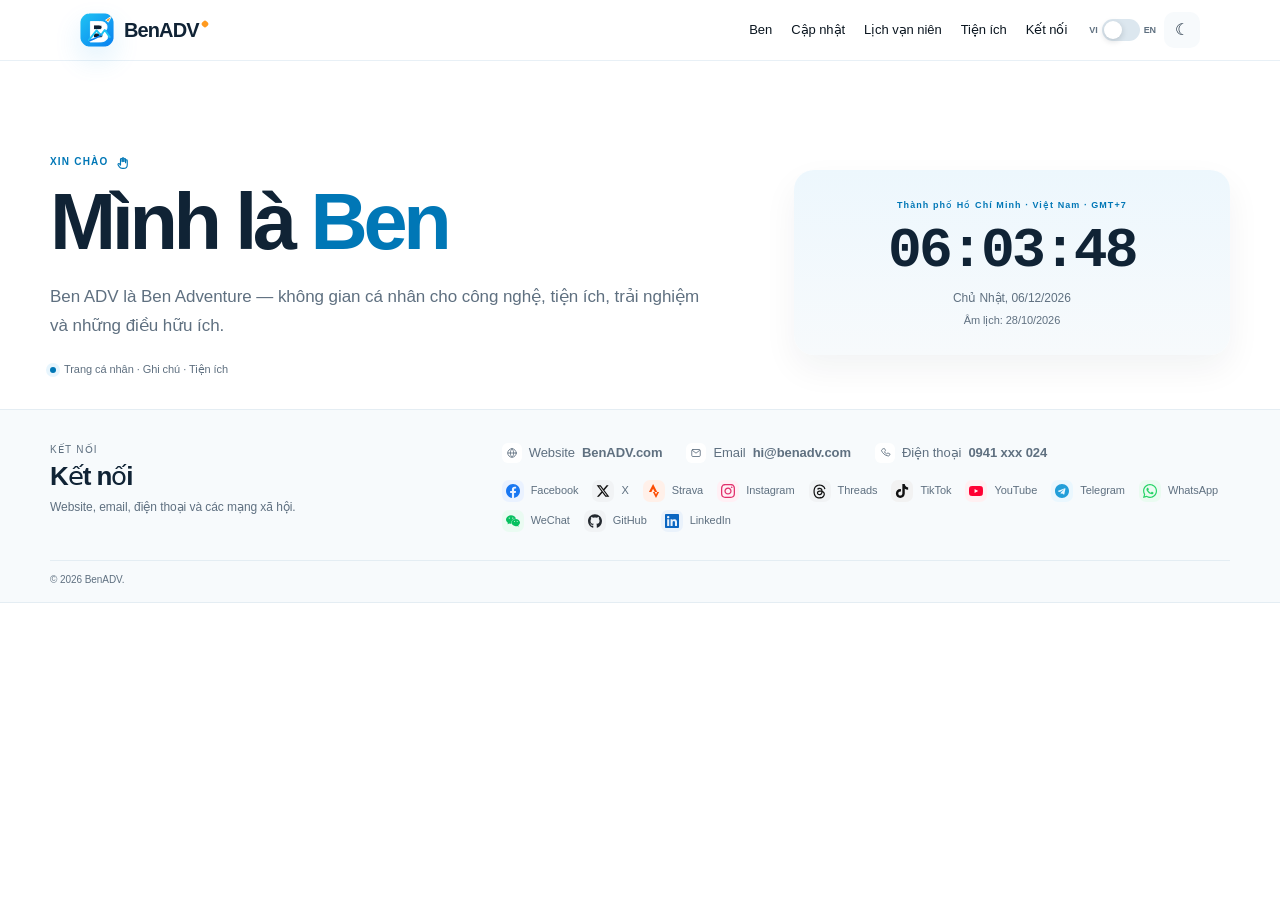
==== commit 6123b7de: "up" ====
--- a/en/index.html
+++ b/en/index.html
@@ -1,6 +1,6 @@
 <!DOCTYPE html>
-<html lang="en"><head><meta charset="utf-8"/><meta content="width=device-width,initial-scale=1,viewport-fit=cover" name="viewport"/><meta content="#1AA6F6" name="theme-color"/><title>Ben Adventure | BenADV</title><meta name="description" content="Ben Adventure (BenADV) — a personal website for technology, utilities, AI tools, a perpetual calendar and useful resources."><meta content="BenADV.com" name="author"/><meta name="robots" content="index,follow,max-image-preview:large,max-snippet:-1,max-video-preview:-1"><link rel="canonical" href="https://benadv.com/en/"><link rel="alternate" hreflang="vi" href="https://benadv.com/"><link rel="alternate" hreflang="en" href="https://benadv.com/en/"><link rel="alternate" hreflang="x-default" href="https://benadv.com/"><meta content="website" property="og:type"/><meta content="BenADV" property="og:site_name"/><meta content="Ben Adventure | BenADV" property="og:title"/><meta content="Ben Adventure (BenADV) — a personal website for technology, utilities, AI tools, a perpetual calendar and useful resources." property="og:description"/><meta content="https://benadv.com/en/" property="og:url"/><meta content="en_US" property="og:locale"/><meta content="vi_VN" property="og:locale:alternate"/><meta content="summary" name="twitter:card"/><link href="../assets/benadv-icon.svg" rel="icon" type="image/svg+xml"/><link rel="preconnect" href="https://fonts.googleapis.com"><link rel="preconnect" href="https://fonts.gstatic.com" crossorigin><link rel="stylesheet" href="https://fonts.googleapis.com/css2?family=Plus+Jakarta+Sans:ital,wght@0,400;0,500;0,600;0,700;0,800;1,500&family=JetBrains+Mono:wght@500;700&display=swap"><link as="style" href="../css/style.css" rel="preload"/><link href="../css/style.css?v=20260819" rel="stylesheet"/><script type="application/ld+json">{"@context":"https://schema.org","@graph":[{"@type":"WebSite","@id":"https://benadv.com/#website","url":"https://benadv.com/","name":"BenADV","alternateName":["Ben Adventure","Ben ADV"],"inLanguage":"en"},{"@type":"Person","@id":"https://benadv.com/#person","name":"Ben","alternateName":["Ben ADV","Ben Adventure"],"url":"https://benadv.com/","sameAs":["https://www.facebook.com/benadvcom","https://www.x.com/benadvcom","https://www.strava.com/athletes/benadvcom","https://www.instagram.com/benadvcom","https://www.threads.com/@benadvcom","https://www.tiktok.com/@benadvcom","https://www.youtube.com/@BenADVcom","https://t.me/benadvcom","http://wa.me/benadvcom","https://github.com/benadvcom","https://www.linkedin.com/in/benadvcom"],"mainEntityOfPage":{"@id":"https://benadv.com/#website"}}]}</script>
-</head><body data-page="home"><a class="skip-link" href="#main-content">Skip to content</a><header class="site-header"><div class="container nav-wrap"><a aria-label="BenADV" class="logo" href="./index.html">
+<html lang="en"><head><meta charset="utf-8"/><meta content="width=device-width,initial-scale=1,viewport-fit=cover" name="viewport"/><meta content="#1aa6f6" name="theme-color"/><title>Ben Adventure | BenADV</title><meta name="description" content="Ben Adventure (BenADV) — a personal website for technology, utilities, AI tools, a perpetual calendar and useful resources."><meta content="BenADV.com" name="author"/><meta name="robots" content="index,follow,max-image-preview:large,max-snippet:-1,max-video-preview:-1"><link rel="canonical" href="https://benadv.com/en/"><link rel="alternate" hreflang="vi" href="https://benadv.com/"><link rel="alternate" hreflang="en" href="https://benadv.com/en/"><link rel="alternate" hreflang="x-default" href="https://benadv.com/"><meta content="website" property="og:type"/><meta content="BenADV" property="og:site_name"/><meta content="Ben Adventure | BenADV" property="og:title"/><meta content="Ben Adventure (BenADV) — a personal website for technology, utilities, AI tools, a perpetual calendar and useful resources." property="og:description"/><meta content="https://benadv.com/en/" property="og:url"/><meta content="en_US" property="og:locale"/><meta content="vi_VN" property="og:locale:alternate"/><meta content="summary" name="twitter:card"/><link href="../assets/benadv-icon.svg" rel="icon" type="image/svg+xml"/><link as="style" href="../css/style.css" rel="preload"/><link href="../css/style.css?v=20260815" rel="stylesheet"/><script type="application/ld+json">{"@context":"https://schema.org","@graph":[{"@type":"WebSite","@id":"https://benadv.com/#website","url":"https://benadv.com/","name":"BenADV","alternateName":["Ben Adventure","Ben ADV"],"inLanguage":"en"},{"@type":"Person","@id":"https://benadv.com/#person","name":"Ben","alternateName":["Ben ADV","Ben Adventure"],"url":"https://benadv.com/","sameAs":["https://www.facebook.com/benadvcom","https://www.x.com/benadvcom","https://www.strava.com/athletes/benadvcom","https://www.instagram.com/benadvcom","https://www.threads.com/@benadvcom","https://www.tiktok.com/@benadvcom","https://www.youtube.com/@BenADVcom","https://t.me/benadvcom","http://wa.me/benadvcom","https://github.com/benadvcom","https://www.linkedin.com/in/benadvcom"],"mainEntityOfPage":{"@id":"https://benadv.com/#website"}}]}</script>
+</head><body data-page="home"><a class="skip-link" href="#main-content">Skip to content</a><header class="site-header"><div class="container nav-wrap"><a aria-label="BenADV" class="logo" href="../">
 <span aria-hidden="true" class="logo-mark">
 <svg focusable="false" viewbox="0 0 88 88">
 <defs>
@@ -18,6 +18,6 @@
 </svg>
 </span>
 <span class="logo-word"><strong>BenADV</strong></span>
-</a><nav aria-label="Main navigation" class="nav" id="mainNav"><a data-page="about" href="./index.html#main-content">Ben</a><a data-page="blog" href="https://blog.benadv.com/" rel="noopener noreferrer" target="_blank">Updates</a><a data-page="calendar" href="./calendar.html">Calendar</a><a data-page="utilities" href="./utilities.html">Utilities</a><a data-page="contact" href="./index.html#contact">Connect</a></nav><button aria-controls="mainNav" aria-expanded="false" aria-label="Menu" class="nav-toggle" id="navToggle" type="button"><span class="nav-toggle-bar"></span><span class="nav-toggle-bar"></span><span class="nav-toggle-bar"></span></button><div class="actions"><label class="lang-switch" title="Language"><span>VI</span><button aria-checked="true" aria-label="Switch to Vietnamese" class="switch" id="languageToggle" role="switch" type="button"><span class="switch-track"></span><span class="switch-knob"></span></button><span>EN</span></label><button aria-label="Switch to dark mode" class="theme-toggle" id="themeToggle" title="Dark mode" type="button"><span aria-hidden="true" class="theme-symbol">☾</span></button></div></div></header><main id="main-content"><section class="home-hero-modern"><div class="home-shell home-hero-grid"><div class="home-hero-copy"><p class="home-eyebrow"><span>Hello</span><svg aria-hidden="true" class="greet-icon" focusable="false" viewbox="0 0 24 24"><path d="M7.2 11.4V6.9a1.35 1.35 0 0 1 2.7 0v3.6"></path><path d="M9.9 10V5.9a1.35 1.35 0 0 1 2.7 0v4.4"></path><path d="M12.6 10.2V7a1.35 1.35 0 0 1 2.7 0v5.2"></path><path d="M15.3 11.2V9a1.35 1.35 0 0 1 2.7 0v6.4c0 3.7-2.3 6-6 6H10c-2.1 0-3.4-.7-4.6-2.4l-2-3.1a1.43 1.43 0 0 1 2.35-1.62l1.45 1.82V11.4"></path></svg></p><h1>I am <strong>Ben</strong></h1><p class="home-lead">Ben ADV is Ben Adventure — a personal website for technology, utilities, AI tools and useful resources.</p><div class="home-meta-row"><span class="home-meta-dot"></span><span>Personal · Notes · Utilities</span></div></div><div class="home-clock-panel"><div class="home-clock-top">HO CHI MINH CITY · VIETNAM · GMT+7</div><div class="home-clock-time" id="liveClock">00:00:00</div><div class="home-clock-date" id="solarDate">Updating…</div><div class="home-clock-lunar" id="lunarDate">Updating…</div></div></div></section><section class="home-connect-modern" id="contact"><div class="home-shell"><div class="connect-grid"><div class="connect-heading"><p class="connect-kicker">Connect</p><h2>Connect</h2><p>Website, email, phone and social networks.</p></div><div class="connect-content"><div class="connect-details"><a class="connect-item" href="https://benadv.com/"><span class="connect-icon"><svg aria-hidden="true" viewbox="0 0 24 24"><circle cx="12" cy="12" r="8.5"></circle><path d="M3.8 12h16.4M12 3.5c2.2 2.3 3.3 5.1 3.3 8.5S14.2 18.2 12 20.5c-2.2-2.3-3.3-5.1-3.3-8.5S9.8 5.8 12 3.5Z"></path></svg></span><span>Website</span><b>BenADV.com</b></a><a class="connect-item" href="mailto:hi@benadv.com"><span class="connect-icon"><svg aria-hidden="true" viewbox="0 0 24 24"><rect height="14" rx="2.2" width="17" x="3.5" y="5"></rect><path d="m5 7 7 5.3L19 7"></path></svg></span><span>Email</span><b>hi@benadv.com</b></a><a class="connect-item" href="tel:+84941xxx024"><span class="connect-icon"><svg aria-hidden="true" viewbox="0 0 24 24"><path d="M7.2 4.2 9.6 3c.7-.4 1.5-.1 1.8.6l1.4 3.1c.3.6.1 1.3-.4 1.8l-1.5 1.2a13.7 13.7 0 0 0 4.4 4.4l1.2-1.5c.5-.5 1.2-.7 1.8-.4l3.1 1.4c.7.3 1 .1.6.8l-1.2 2.4c-.4.8-1.2 1.3-2.1 1.2C11.8 17.1 6.9 12.2 5 7.3c-.3-.9.2-1.7 1-2.1Z"></path></svg></span><span>Phone</span><b>(+84) 941 xxx 024</b></a></div><div aria-label="Social networks" class="home-social-strip"><a aria-label="Facebook" class="home-social-link social-facebook" data-username="benadvcom" href="https://www.facebook.com/benadvcom" rel="noopener noreferrer" target="_blank"><span class="home-social-icon"><svg aria-hidden="true" focusable="false" class="social-svg" viewbox="0 0 968.000 963.000"><path d="M984 375C984 643 768 859 500 859C232 859 16 643 16 375C16 133 192 -68 424 -104V235H301V375H424V482C424 603 496 670 607 670C660 670 716 661 716 661V542H655C595 542 576 504 576 466V375H710L689 235H576V-104C808 -68 984 133 984 375Z" transform="translate(-16.000 859.000) scale(1 -1)"></path></svg></span><span>Facebook</span></a><a aria-label="X" class="home-social-link social-x" data-username="benadvcom" href="https://www.x.com/benadvcom" rel="noopener noreferrer" target="_blank"><span class="home-social-icon"><svg aria-hidden="true" focusable="false" class="social-svg"  viewBox="0 0 512 512"><path d="M389.2 48h70.6L305.6 224.2 487 464H345L233.7 318.6 106.5 464H35.8L200.7 275.5 26.8 48H172.4L272.9 180.9 389.2 48zM364.4 421.8h39.1L151.1 88h-42L364.4 421.8z"></path></svg></span><span>X</span></a><a aria-label="Strava" class="home-social-link social-strava" data-username="benadvcom" href="https://www.strava.com/athletes/benadvcom" rel="noopener noreferrer" target="_blank"><span class="home-social-icon"><svg aria-hidden="true" focusable="false" class="social-svg" viewbox="0 0 721.000 1000.000"><path d="M309 875 14 305H188L309 531L430 305H603ZM603 305 517 132 430 305H298L517 -125L735 305Z" transform="translate(-14.000 875.000) scale(1 -1)"></path></svg></span><span>Strava</span></a><a aria-label="Instagram" class="home-social-link social-instagram" data-username="benadvcom" href="https://www.instagram.com/benadvcom" rel="noopener noreferrer" target="_blank"><span class="home-social-icon"><svg aria-hidden="true" focusable="false" class="social-svg" viewbox="0 0 875.000 875.000"><path d="M438 600C314 600 213 499 213 375C213 251 314 151 438 151C562 151 662 251 662 375C662 499 562 600 438 600ZM438 229C358 229 292 295 292 375C292 455 358 521 438 521C518 521 584 455 584 375C584 295 518 229 438 229ZM724 609C724 638 700 661 671 661C642 661 619 638 619 609C619 580 642 556 671 556C700 556 724 580 724 609ZM872 556C869 626 853 688 802 739C751 790 688 806 618 810C546 814 329 814 257 810C187 807 125 790 74 739C23 688 7 626 3 556C-1 484 -1 267 3 195C6 125 23 62 74 11C125 -40 187 -55 257 -59C329 -63 546 -63 618 -59C688 -56 751 -40 802 11C853 62 868 125 872 195C876 267 876 484 872 556ZM779 117C764 79 734 49 696 34C638 11 502 16 438 16C374 16 237 11 180 34C142 49 111 79 96 117C73 175 79 311 79 375C79 439 73 576 96 633C111 671 142 701 180 716C238 739 374 734 438 734C502 734 639 739 696 716C734 701 764 671 779 633C802 575 796 439 796 375C796 311 802 174 779 117Z" transform="translate(-0.000 813.000) scale(1 -1)"></path></svg></span><span>Instagram</span></a><a aria-label="Threads" class="home-social-link social-threads" data-username="benadvcom" href="https://www.threads.com/@benadvcom" rel="noopener noreferrer" target="_blank"><span class="home-social-icon"><svg aria-hidden="true" focusable="false" class="social-svg"  viewBox="0 0 448 512"><path d="M331.5 235.7c2.2 .9 4.2 1.9 6.3 2.8c29.2 14.1 50.6 35.2 61.8 61.4c15.7 36.5 17.2 95.8-30.3 143.2c-36.2 36.2-80.3 52.5-142.6 53h-.3c-70.2-.5-124.1-24.1-160.4-70.2c-32.3-41-48.9-98.1-49.5-169.6V256v-.2C17 184.3 33.6 127.2 65.9 86.2C102.2 40.1 156.2 16.5 226.4 16h.3c70.3 .5 124.9 24 162.3 69.9c18.4 22.7 32 50 40.6 81.7l-40.4 10.8c-7.1-25.8-17.8-47.8-32.2-65.4c-29.2-35.8-73-54.2-130.5-54.6c-57 .5-100.1 18.8-128.2 54.4C72.1 146.1 58.5 194.3 58 256c.5 61.7 14.1 109.9 40.3 143.3c28 35.6 71.2 53.9 128.2 54.4c51.4-.4 85.4-12.6 113.7-40.9c32.3-32.2 31.7-71.8 21.4-95.9c-6.1-14.2-17.1-26-31.9-34.9c-3.7 26.9-11.8 48.3-24.7 64.8c-17.1 21.8-41.4 33.6-72.7 35.3c-23.6 1.3-46.3-4.4-63.9-16c-20.8-13.8-33-34.8-34.3-59.3c-2.5-48.3 35.7-83 95.2-86.4c21.1-1.2 40.9-.3 59.2 2.8c-2.4-14.8-7.3-26.6-14.6-35.2c-10-11.7-25.6-17.7-46.2-17.8H227c-16.6 0-39 4.6-53.3 26.3l-34.4-23.6c19.2-29.1 50.3-45.1 87.8-45.1h.8c62.6 .4 99.9 39.5 103.7 107.7l-.2 .2zm-156 68.8c1.3 25.1 28.4 36.8 54.6 35.3c25.6-1.4 54.6-11.4 59.5-73.2c-13.2-2.9-27.8-4.4-43.4-4.4c-4.8 0-9.6 .1-14.4 .4c-42.9 2.4-57.2 23.2-56.2 41.8l-.1 .1z"></path></svg></span><span>Threads</span></a><a aria-label="TikTok" class="home-social-link social-tiktok" data-username="benadvcom" href="https://www.tiktok.com/@benadvcom" rel="noopener noreferrer" target="_blank"><span class="home-social-icon"><svg aria-hidden="true" focusable="false" class="social-svg" viewbox="0 0 875.000 1000.000"><path d="M875 465V636C827 636 781 650 744 675C690 710 651 766 639 832C637 845 635 859 635 873V875H463V193C463 113 398 47 318 47C238 47 172 113 172 193C172 273 238 338 318 338C333 338 347 336 361 332V507C347 509 333 510 318 510C143 510 0 368 0 193C0 18 143 -125 318 -125C493 -125 635 18 635 193V542C702 494 785 465 874 465Z" transform="translate(0.000 875.000) scale(1 -1)"></path></svg></span><span>TikTok</span></a><a aria-label="YouTube" class="home-social-link social-youtube" data-username="BenADVcom" href="https://www.youtube.com/@BenADVcom" rel="noopener noreferrer" target="_blank"><span class="home-social-icon"><svg aria-hidden="true" focusable="false" class="social-svg" viewbox="0 0 1067.000 750.000"><path d="M1074 633C1062 679 1025 716 979 728C896 750 562 750 562 750C562 750 229 750 146 728C100 716 63 679 51 633C29 549 29 374 29 374C29 374 29 200 51 116C63 70 100 34 146 22C229 0 562 0 562 0C562 0 896 0 979 22C1025 34 1062 70 1074 116C1096 200 1096 374 1096 374C1096 374 1096 549 1074 633ZM453 216V533L732 374Z" transform="translate(-29.000 750.000) scale(1 -1)"></path></svg></span><span>YouTube</span></a><a aria-label="Telegram" class="home-social-link social-telegram" data-username="benadvcom" href="https://t.me/benadvcom" rel="noopener noreferrer" target="_blank"><span class="home-social-icon"><svg aria-hidden="true" focusable="false" class="social-svg" viewbox="0 0 969.000 968.000"><path d="M484 859C216 859 0 643 0 375C0 107 216 -109 484 -109C752 -109 969 107 969 375C969 643 752 859 484 859ZM722 528 643 153C637 126 621 120 599 132L478 222L420 165C414 159 407 154 395 154L404 277L628 479C638 488 626 493 613 484L336 310L216 347C190 355 190 373 222 386L689 566C711 574 729 561 722 528Z" transform="translate(0.000 859.000) scale(1 -1)"></path></svg></span><span>Telegram</span></a><a aria-label="WhatsApp" class="home-social-link social-whatsapp" data-username="benadvcom" href="http://wa.me/benadvcom" rel="noopener noreferrer" target="_blank"><span class="home-social-icon"><svg aria-hidden="true" focusable="false" class="social-svg" viewbox="0 0 875.000 874.000"><path d="M744 685C662 767 553 812 437 812C198 812 4 618 4 379C4 303 24 228 62 162L0 -62L230 -2C293 -37 364 -55 437 -55C676 -55 875 140 875 379C875 495 826 603 744 685ZM437 18C372 18 309 35 254 68L241 76L104 40L141 173L132 187C96 244 77 311 77 379C77 578 239 739 438 739C534 739 624 702 692 634C760 566 802 475 802 379C802 180 636 18 437 18ZM635 288C624 293 571 319 561 323C551 327 544 329 537 318C530 307 508 282 502 275C496 268 490 267 479 272C415 304 373 329 331 401C320 420 342 420 363 461C367 468 365 474 362 479C359 484 338 538 329 560C320 581 311 579 304 579H284C277 579 265 576 255 565C245 554 217 528 217 475C217 422 256 370 261 363C266 356 337 246 446 199C515 169 542 167 576 172C597 175 640 199 649 224C658 249 658 271 655 275C652 280 646 283 635 288Z" transform="translate(0.000 812.000) scale(1 -1)"></path></svg></span><span>WhatsApp</span></a><a aria-label="WeChat" class="home-social-link social-wechat" data-username="benadvcom" href="#" rel="noopener noreferrer" target="_blank"><span class="home-social-icon"><svg aria-hidden="true" focusable="false" class="social-svg" viewbox="0 0 1075.000 875.000"><path d="M752 548C764 548 777 548 789 546C757 699 593 812 406 812C197 812 25 670 25 489C25 385 83 299 178 232L140 118L273 185C321 176 358 166 406 166C418 166 430 166 442 167C434 192 429 219 429 247C429 413 572 548 752 548ZM548 651C576 651 596 632 596 603C596 575 576 556 548 556C519 556 491 575 491 603C491 632 519 651 548 651ZM282 556C254 556 225 575 225 603C225 632 254 651 282 651C311 651 329 632 329 603C329 574 311 556 282 556ZM1100 251C1100 403 948 527 777 527C596 527 454 403 454 251C454 99 596 -25 777 -25C815 -25 853 -14 891 -5L995 -63L966 32C1043 89 1100 165 1100 251ZM672 299C653 299 634 318 634 337C634 356 653 375 672 375C701 375 719 356 719 337C719 317 701 299 672 299ZM881 299C862 299 843 318 843 337C843 356 862 375 881 375C909 375 929 356 929 337C929 317 909 299 881 299Z" transform="translate(-25.000 812.000) scale(1 -1)"></path></svg></span><span>WeChat</span></a><a aria-label="GitHub" class="home-social-link social-github" data-username="benadvcom" href="https://github.com/benadvcom" rel="noopener noreferrer" target="_blank"><span class="home-social-icon"><svg aria-hidden="true" focusable="false" class="social-svg" viewbox="0 0 969.000 943.695"><path d="M324 99C324 103 319 107 313 106C307 106 303 103 303 99C303 95 308 91 314 92C320 92 324 95 324 99ZM263 108C262 104 266 99 272 98C277 96 283 98 284 102C285 106 281 110 275 112C270 113 264 112 263 108ZM350 111C344 110 340 105 341 101C342 97 346 95 352 96C358 97 362 101 361 105C360 109 356 112 350 111ZM478 859C207 859 0 654 0 383C0 166 136 -19 331 -84C356 -88 365 -74 365 -61C365 -49 364 18 364 59C364 59 228 30 199 117C199 117 177 174 145 189C145 189 100 220 148 219C148 219 196 215 223 169C266 94 337 115 365 128C369 159 383 181 397 194C288 206 177 221 177 409C177 463 192 490 223 524C218 537 202 589 229 657C270 670 363 604 363 604C402 615 444 621 486 621C528 621 570 615 609 604C609 604 702 670 743 657C770 589 753 537 748 524C779 489 799 463 799 409C799 221 684 206 575 194C593 179 608 149 608 103C608 37 607 -44 607 -60C607 -73 616 -88 641 -84C836 -19 969 166 969 383C969 654 749 859 478 859ZM190 186C187 184 188 180 191 176C194 173 198 171 201 174C204 176 203 180 200 184C197 187 193 189 190 186ZM169 202C168 199 169 196 173 194C176 192 181 192 182 195C183 198 181 201 177 203C173 204 170 204 169 202ZM232 132C229 129 231 124 235 120C239 116 244 115 247 118C250 121 249 126 245 130C241 134 235 135 232 132ZM210 161C207 159 207 153 210 149C213 145 218 143 221 145C224 148 224 153 221 157C218 161 213 164 210 161Z" transform="translate(0.000 859.000) scale(1 -1)"></path></svg></span><span>GitHub</span></a><a aria-label="LinkedIn" class="home-social-link social-linkedin" data-username="benadvcom" href="https://www.linkedin.com/in/benadvcom" rel="noopener noreferrer" target="_blank"><span class="home-social-icon"><svg aria-hidden="true" focusable="false" class="social-svg" viewbox="0 0 875.000 874.000"><path d="M812 812H62C28 812 0 784 0 749V1C0 -34 28 -62 62 -62H812C846 -62 875 -34 875 1V749C875 784 846 812 812 812ZM264 62H135V480H265V62ZM200 537C158 537 124 571 124 612C124 653 158 688 200 688C241 688 275 653 275 612C275 570 242 537 200 537ZM751 62H621V266C621 314 620 376 554 376C486 376 476 323 476 269V62H346V480H470V423H472C489 456 532 490 595 490C726 490 751 403 751 291Z" transform="translate(0.000 812.000) scale(1 -1)"></path></svg></span><span>LinkedIn</span></a></div></div></div><div class="home-copyright"><span>© 2026 BenADV.</span></div></div></section></main><button aria-label="Lên đầu trang" class="back-to-top" id="backToTop" type="button">↑</button>
-<script defer="" src="../js/script.js?v=20260819"></script>
+</a><nav aria-label="Main navigation" class="nav" id="mainNav"><a data-page="about" href="../index.html#main-content">Ben</a><a data-page="blog" href="https://blog.benadv.com/" rel="noopener noreferrer" target="_blank">Updates</a><a data-page="calendar" href="./calendar.html">Calendar</a><a data-page="utilities" href="./utilities.html">Utilities</a><a data-page="contact" href="../index.html#contact">Connect</a></nav><div class="actions"><label class="lang-switch" title="Language"><span>VI</span><button aria-checked="true" aria-label="Switch to Vietnamese" class="switch" id="languageToggle" role="switch" type="button"><span class="switch-track"></span><span class="switch-knob"></span></button><span>EN</span></label><button aria-label="Switch to dark mode" class="theme-toggle" id="themeToggle" title="Dark mode" type="button"><span aria-hidden="true" class="theme-symbol">☾</span></button></div></div></header><main id="main-content"><section class="home-hero-modern"><div class="home-shell home-hero-grid"><div class="home-hero-copy"><p class="home-eyebrow"><span>Hello</span><svg aria-hidden="true" class="greet-icon" focusable="false" viewbox="0 0 24 24"><path d="M7.2 11.4V6.9a1.35 1.35 0 0 1 2.7 0v3.6"></path><path d="M9.9 10V5.9a1.35 1.35 0 0 1 2.7 0v4.4"></path><path d="M12.6 10.2V7a1.35 1.35 0 0 1 2.7 0v5.2"></path><path d="M15.3 11.2V9a1.35 1.35 0 0 1 2.7 0v6.4c0 3.7-2.3 6-6 6H10c-2.1 0-3.4-.7-4.6-2.4l-2-3.1a1.43 1.43 0 0 1 2.35-1.62l1.45 1.82V11.4"></path></svg></p><h1>I am <strong>Ben</strong></h1><p class="home-lead">Ben ADV is Ben Adventure — a personal website for technology, utilities, AI tools and useful resources.</p><div class="home-meta-row"><span class="home-meta-dot"></span><span>Personal · Notes · Utilities</span></div></div><div class="home-clock-panel"><div class="home-clock-top">HO CHI MINH CITY · VIETNAM · GMT+7</div><div class="home-clock-time" id="liveClock">00:00:00</div><div class="home-clock-date" id="solarDate">Updating…</div><div class="home-clock-lunar" id="lunarDate">Updating…</div></div></div></section><section class="home-connect-modern" id="contact"><div class="home-shell"><div class="connect-grid"><div class="connect-heading"><p class="connect-kicker">Connect</p><h2>Connect</h2><p>Website, email, phone and social networks.</p></div><div class="connect-content"><div class="connect-details"><a class="connect-item" href="https://benadv.com/"><span class="connect-icon"><svg aria-hidden="true" viewbox="0 0 24 24"><circle cx="12" cy="12" r="8.5"></circle><path d="M3.8 12h16.4M12 3.5c2.2 2.3 3.3 5.1 3.3 8.5S14.2 18.2 12 20.5c-2.2-2.3-3.3-5.1-3.3-8.5S9.8 5.8 12 3.5Z"></path></svg></span><span>Website</span><b>BenADV.com</b></a><a class="connect-item" href="mailto:hi@benadv.com"><span class="connect-icon"><svg aria-hidden="true" viewbox="0 0 24 24"><rect height="14" rx="2.2" width="17" x="3.5" y="5"></rect><path d="m5 7 7 5.3L19 7"></path></svg></span><span>Email</span><b>hi@benadv.com</b></a><a class="connect-item" href="tel:+84941xxx024"><span class="connect-icon"><svg aria-hidden="true" viewbox="0 0 24 24"><path d="M7.2 4.2 9.6 3c.7-.4 1.5-.1 1.8.6l1.4 3.1c.3.6.1 1.3-.4 1.8l-1.5 1.2a13.7 13.7 0 0 0 4.4 4.4l1.2-1.5c.5-.5 1.2-.7 1.8-.4l3.1 1.4c.7.3 1 .1.6.8l-1.2 2.4c-.4.8-1.2 1.3-2.1 1.2C11.8 17.1 6.9 12.2 5 7.3c-.3-.9.2-1.7 1-2.1Z"></path></svg></span><span>Phone</span><b>(+84) 941 xxx 024</b></a></div><div aria-label="Social networks" class="home-social-strip"><a aria-label="Facebook" class="home-social-link social-facebook" data-username="benadvcom" href="https://www.facebook.com/benadvcom" rel="noopener noreferrer" target="_blank"><span class="home-social-icon"><svg aria-hidden="true" focusable="false" class="social-svg" viewbox="0 0 968.000 963.000"><path d="M984 375C984 643 768 859 500 859C232 859 16 643 16 375C16 133 192 -68 424 -104V235H301V375H424V482C424 603 496 670 607 670C660 670 716 661 716 661V542H655C595 542 576 504 576 466V375H710L689 235H576V-104C808 -68 984 133 984 375Z" transform="translate(-16.000 859.000) scale(1 -1)"></path></svg></span><span>Facebook</span></a><a aria-label="X" class="home-social-link social-x" data-username="benadvcom" href="https://www.x.com/benadvcom" rel="noopener noreferrer" target="_blank"><span class="home-social-icon"><svg aria-hidden="true" focusable="false" class="social-svg"  viewBox="0 0 512 512"><path d="M389.2 48h70.6L305.6 224.2 487 464H345L233.7 318.6 106.5 464H35.8L200.7 275.5 26.8 48H172.4L272.9 180.9 389.2 48zM364.4 421.8h39.1L151.1 88h-42L364.4 421.8z"></path></svg></span><span>X</span></a><a aria-label="Strava" class="home-social-link social-strava" data-username="benadvcom" href="https://www.strava.com/athletes/benadvcom" rel="noopener noreferrer" target="_blank"><span class="home-social-icon"><svg aria-hidden="true" focusable="false" class="social-svg" viewbox="0 0 721.000 1000.000"><path d="M309 875 14 305H188L309 531L430 305H603ZM603 305 517 132 430 305H298L517 -125L735 305Z" transform="translate(-14.000 875.000) scale(1 -1)"></path></svg></span><span>Strava</span></a><a aria-label="Instagram" class="home-social-link social-instagram" data-username="benadvcom" href="https://www.instagram.com/benadvcom" rel="noopener noreferrer" target="_blank"><span class="home-social-icon"><svg aria-hidden="true" focusable="false" class="social-svg" viewbox="0 0 875.000 875.000"><path d="M438 600C314 600 213 499 213 375C213 251 314 151 438 151C562 151 662 251 662 375C662 499 562 600 438 600ZM438 229C358 229 292 295 292 375C292 455 358 521 438 521C518 521 584 455 584 375C584 295 518 229 438 229ZM724 609C724 638 700 661 671 661C642 661 619 638 619 609C619 580 642 556 671 556C700 556 724 580 724 609ZM872 556C869 626 853 688 802 739C751 790 688 806 618 810C546 814 329 814 257 810C187 807 125 790 74 739C23 688 7 626 3 556C-1 484 -1 267 3 195C6 125 23 62 74 11C125 -40 187 -55 257 -59C329 -63 546 -63 618 -59C688 -56 751 -40 802 11C853 62 868 125 872 195C876 267 876 484 872 556ZM779 117C764 79 734 49 696 34C638 11 502 16 438 16C374 16 237 11 180 34C142 49 111 79 96 117C73 175 79 311 79 375C79 439 73 576 96 633C111 671 142 701 180 716C238 739 374 734 438 734C502 734 639 739 696 716C734 701 764 671 779 633C802 575 796 439 796 375C796 311 802 174 779 117Z" transform="translate(-0.000 813.000) scale(1 -1)"></path></svg></span><span>Instagram</span></a><a aria-label="Threads" class="home-social-link social-threads" data-username="benadvcom" href="https://www.threads.com/@benadvcom" rel="noopener noreferrer" target="_blank"><span class="home-social-icon"><svg aria-hidden="true" focusable="false" class="social-svg"  viewBox="0 0 448 512"><path d="M331.5 235.7c2.2 .9 4.2 1.9 6.3 2.8c29.2 14.1 50.6 35.2 61.8 61.4c15.7 36.5 17.2 95.8-30.3 143.2c-36.2 36.2-80.3 52.5-142.6 53h-.3c-70.2-.5-124.1-24.1-160.4-70.2c-32.3-41-48.9-98.1-49.5-169.6V256v-.2C17 184.3 33.6 127.2 65.9 86.2C102.2 40.1 156.2 16.5 226.4 16h.3c70.3 .5 124.9 24 162.3 69.9c18.4 22.7 32 50 40.6 81.7l-40.4 10.8c-7.1-25.8-17.8-47.8-32.2-65.4c-29.2-35.8-73-54.2-130.5-54.6c-57 .5-100.1 18.8-128.2 54.4C72.1 146.1 58.5 194.3 58 256c.5 61.7 14.1 109.9 40.3 143.3c28 35.6 71.2 53.9 128.2 54.4c51.4-.4 85.4-12.6 113.7-40.9c32.3-32.2 31.7-71.8 21.4-95.9c-6.1-14.2-17.1-26-31.9-34.9c-3.7 26.9-11.8 48.3-24.7 64.8c-17.1 21.8-41.4 33.6-72.7 35.3c-23.6 1.3-46.3-4.4-63.9-16c-20.8-13.8-33-34.8-34.3-59.3c-2.5-48.3 35.7-83 95.2-86.4c21.1-1.2 40.9-.3 59.2 2.8c-2.4-14.8-7.3-26.6-14.6-35.2c-10-11.7-25.6-17.7-46.2-17.8H227c-16.6 0-39 4.6-53.3 26.3l-34.4-23.6c19.2-29.1 50.3-45.1 87.8-45.1h.8c62.6 .4 99.9 39.5 103.7 107.7l-.2 .2zm-156 68.8c1.3 25.1 28.4 36.8 54.6 35.3c25.6-1.4 54.6-11.4 59.5-73.2c-13.2-2.9-27.8-4.4-43.4-4.4c-4.8 0-9.6 .1-14.4 .4c-42.9 2.4-57.2 23.2-56.2 41.8l-.1 .1z"></path></svg></span><span>Threads</span></a><a aria-label="TikTok" class="home-social-link social-tiktok" data-username="benadvcom" href="https://www.tiktok.com/@benadvcom" rel="noopener noreferrer" target="_blank"><span class="home-social-icon"><svg aria-hidden="true" focusable="false" class="social-svg" viewbox="0 0 875.000 1000.000"><path d="M875 465V636C827 636 781 650 744 675C690 710 651 766 639 832C637 845 635 859 635 873V875H463V193C463 113 398 47 318 47C238 47 172 113 172 193C172 273 238 338 318 338C333 338 347 336 361 332V507C347 509 333 510 318 510C143 510 0 368 0 193C0 18 143 -125 318 -125C493 -125 635 18 635 193V542C702 494 785 465 874 465Z" transform="translate(0.000 875.000) scale(1 -1)"></path></svg></span><span>TikTok</span></a><a aria-label="YouTube" class="home-social-link social-youtube" data-username="BenADVcom" href="https://www.youtube.com/@BenADVcom" rel="noopener noreferrer" target="_blank"><span class="home-social-icon"><svg aria-hidden="true" focusable="false" class="social-svg" viewbox="0 0 1067.000 750.000"><path d="M1074 633C1062 679 1025 716 979 728C896 750 562 750 562 750C562 750 229 750 146 728C100 716 63 679 51 633C29 549 29 374 29 374C29 374 29 200 51 116C63 70 100 34 146 22C229 0 562 0 562 0C562 0 896 0 979 22C1025 34 1062 70 1074 116C1096 200 1096 374 1096 374C1096 374 1096 549 1074 633ZM453 216V533L732 374Z" transform="translate(-29.000 750.000) scale(1 -1)"></path></svg></span><span>YouTube</span></a><a aria-label="Telegram" class="home-social-link social-telegram" data-username="benadvcom" href="https://t.me/benadvcom" rel="noopener noreferrer" target="_blank"><span class="home-social-icon"><svg aria-hidden="true" focusable="false" class="social-svg" viewbox="0 0 969.000 968.000"><path d="M484 859C216 859 0 643 0 375C0 107 216 -109 484 -109C752 -109 969 107 969 375C969 643 752 859 484 859ZM722 528 643 153C637 126 621 120 599 132L478 222L420 165C414 159 407 154 395 154L404 277L628 479C638 488 626 493 613 484L336 310L216 347C190 355 190 373 222 386L689 566C711 574 729 561 722 528Z" transform="translate(0.000 859.000) scale(1 -1)"></path></svg></span><span>Telegram</span></a><a aria-label="WhatsApp" class="home-social-link social-whatsapp" data-username="benadvcom" href="http://wa.me/benadvcom" rel="noopener noreferrer" target="_blank"><span class="home-social-icon"><svg aria-hidden="true" focusable="false" class="social-svg" viewbox="0 0 875.000 874.000"><path d="M744 685C662 767 553 812 437 812C198 812 4 618 4 379C4 303 24 228 62 162L0 -62L230 -2C293 -37 364 -55 437 -55C676 -55 875 140 875 379C875 495 826 603 744 685ZM437 18C372 18 309 35 254 68L241 76L104 40L141 173L132 187C96 244 77 311 77 379C77 578 239 739 438 739C534 739 624 702 692 634C760 566 802 475 802 379C802 180 636 18 437 18ZM635 288C624 293 571 319 561 323C551 327 544 329 537 318C530 307 508 282 502 275C496 268 490 267 479 272C415 304 373 329 331 401C320 420 342 420 363 461C367 468 365 474 362 479C359 484 338 538 329 560C320 581 311 579 304 579H284C277 579 265 576 255 565C245 554 217 528 217 475C217 422 256 370 261 363C266 356 337 246 446 199C515 169 542 167 576 172C597 175 640 199 649 224C658 249 658 271 655 275C652 280 646 283 635 288Z" transform="translate(0.000 812.000) scale(1 -1)"></path></svg></span><span>WhatsApp</span></a><a aria-label="WeChat" class="home-social-link social-wechat" data-username="benadvcom" href="#" rel="noopener noreferrer" target="_blank"><span class="home-social-icon"><svg aria-hidden="true" focusable="false" class="social-svg" viewbox="0 0 1075.000 875.000"><path d="M752 548C764 548 777 548 789 546C757 699 593 812 406 812C197 812 25 670 25 489C25 385 83 299 178 232L140 118L273 185C321 176 358 166 406 166C418 166 430 166 442 167C434 192 429 219 429 247C429 413 572 548 752 548ZM548 651C576 651 596 632 596 603C596 575 576 556 548 556C519 556 491 575 491 603C491 632 519 651 548 651ZM282 556C254 556 225 575 225 603C225 632 254 651 282 651C311 651 329 632 329 603C329 574 311 556 282 556ZM1100 251C1100 403 948 527 777 527C596 527 454 403 454 251C454 99 596 -25 777 -25C815 -25 853 -14 891 -5L995 -63L966 32C1043 89 1100 165 1100 251ZM672 299C653 299 634 318 634 337C634 356 653 375 672 375C701 375 719 356 719 337C719 317 701 299 672 299ZM881 299C862 299 843 318 843 337C843 356 862 375 881 375C909 375 929 356 929 337C929 317 909 299 881 299Z" transform="translate(-25.000 812.000) scale(1 -1)"></path></svg></span><span>WeChat</span></a><a aria-label="GitHub" class="home-social-link social-github" data-username="benadvcom" href="https://github.com/benadvcom" rel="noopener noreferrer" target="_blank"><span class="home-social-icon"><svg aria-hidden="true" focusable="false" class="social-svg" viewbox="0 0 969.000 943.695"><path d="M324 99C324 103 319 107 313 106C307 106 303 103 303 99C303 95 308 91 314 92C320 92 324 95 324 99ZM263 108C262 104 266 99 272 98C277 96 283 98 284 102C285 106 281 110 275 112C270 113 264 112 263 108ZM350 111C344 110 340 105 341 101C342 97 346 95 352 96C358 97 362 101 361 105C360 109 356 112 350 111ZM478 859C207 859 0 654 0 383C0 166 136 -19 331 -84C356 -88 365 -74 365 -61C365 -49 364 18 364 59C364 59 228 30 199 117C199 117 177 174 145 189C145 189 100 220 148 219C148 219 196 215 223 169C266 94 337 115 365 128C369 159 383 181 397 194C288 206 177 221 177 409C177 463 192 490 223 524C218 537 202 589 229 657C270 670 363 604 363 604C402 615 444 621 486 621C528 621 570 615 609 604C609 604 702 670 743 657C770 589 753 537 748 524C779 489 799 463 799 409C799 221 684 206 575 194C593 179 608 149 608 103C608 37 607 -44 607 -60C607 -73 616 -88 641 -84C836 -19 969 166 969 383C969 654 749 859 478 859ZM190 186C187 184 188 180 191 176C194 173 198 171 201 174C204 176 203 180 200 184C197 187 193 189 190 186ZM169 202C168 199 169 196 173 194C176 192 181 192 182 195C183 198 181 201 177 203C173 204 170 204 169 202ZM232 132C229 129 231 124 235 120C239 116 244 115 247 118C250 121 249 126 245 130C241 134 235 135 232 132ZM210 161C207 159 207 153 210 149C213 145 218 143 221 145C224 148 224 153 221 157C218 161 213 164 210 161Z" transform="translate(0.000 859.000) scale(1 -1)"></path></svg></span><span>GitHub</span></a><a aria-label="LinkedIn" class="home-social-link social-linkedin" data-username="benadvcom" href="https://www.linkedin.com/in/benadvcom" rel="noopener noreferrer" target="_blank"><span class="home-social-icon"><svg aria-hidden="true" focusable="false" class="social-svg" viewbox="0 0 875.000 874.000"><path d="M812 812H62C28 812 0 784 0 749V1C0 -34 28 -62 62 -62H812C846 -62 875 -34 875 1V749C875 784 846 812 812 812ZM264 62H135V480H265V62ZM200 537C158 537 124 571 124 612C124 653 158 688 200 688C241 688 275 653 275 612C275 570 242 537 200 537ZM751 62H621V266C621 314 620 376 554 376C486 376 476 323 476 269V62H346V480H470V423H472C489 456 532 490 595 490C726 490 751 403 751 291Z" transform="translate(0.000 812.000) scale(1 -1)"></path></svg></span><span>LinkedIn</span></a></div></div></div><div class="home-copyright"><span>© 2026 BenADV.</span></div></div></section></main><button aria-label="Lên đầu trang" class="back-to-top" id="backToTop" type="button">↑</button>
+<script defer="" src="../js/script.js?v=20260815"></script>
 </body></html>
--- a/css/style.css
+++ b/css/style.css
@@ -1,220 +1,329 @@
-/* =========================================================
-   BENADV.COM — DESIGN SYSTEM
-   Palette: deep professional blue · Type: Plus Jakarta Sans
-   ========================================================= */
-/* Fonts are now loaded via <link preconnect + stylesheet> in the HTML <head>
-   (parallel discovery) instead of @import (which forces a sequential
-   request chain and delays the LCP text paint). */
-
-*{box-sizing:border-box;margin:0;padding:0}
-
+*{box-sizing:border-box;margin:0;padding:0}/* =========================================================
+   BENADV.COM — DESIGN TOKENS
+   Edit these variables first to change the global look.
+   ========================================================= */
+/* =========================================================
+   BENADV.COM - FINAL DESIGN TOKENS
+   ========================================================= */
 :root{
-  --font-display:"Plus Jakarta Sans",-apple-system,"Segoe UI",Inter,Roboto,Helvetica,Arial,sans-serif;
-  --font-body:"Plus Jakarta Sans",-apple-system,"Segoe UI",Inter,Roboto,Helvetica,Arial,sans-serif;
-  --font-mono:"JetBrains Mono",ui-monospace,SFMono-Regular,Menlo,Monaco,Consolas,"Liberation Mono","Courier New",monospace;
-
-  /* Light theme */
+  --font-display:"Aptos","Segoe UI Variable","Segoe UI",Inter,Roboto,Helvetica,Arial,sans-serif;
+  --font-body:"Aptos","Segoe UI Variable","Segoe UI",Inter,Roboto,Helvetica,Arial,sans-serif;
   --bg:#FFFFFF;
-  --surface:#F4F7FC;
-  --surface-strong:#EAF0FE;
-  --text:#0E1626;
-  --text-soft:#334159;
-  --muted:#647089;
-  --line:#E4E9F4;
-  --brand:#1AA6F6;
-  --brand-hover:#0E8DDA;
-  --brand-dark:#0E8DDA;
-  --brand-soft:#E7F5FE;
-  --brand-2:#4FC3FF;
-  --accent:#F2994A;
-  --success:#189A5C;
-  --danger:#DA4B3F;
-  --gold:#C08A32;
-  --warm:#FDF2E8;
-
+  --surface:#F7FAFC;
+  --surface-strong:#EDF7FD;
+  --text:#102335;
+  --text-soft:#294052;
+  --muted:#5F7080;
+  --line:#E4EDF3;
+  --brand:#0077B6;
+  --brand-hover:#00679F;
+  --brand-soft:#E9F6FD;
+  --accent:#FF9A1F;
+  --success:#1F9D68;
+  --danger:#B84A3A;
   --max:1120px;
-  --header-h:68px;
-  --radius-sm:12px;
-  --radius-md:18px;
-  --radius-lg:26px;
-  --radius-pill:999px;
-  --shadow-soft:0 16px 36px rgba(15,32,64,.07);
-  --shadow-brand:0 14px 30px rgba(26,166,246,.18);
-  --ease:cubic-bezier(.4,0,.2,1);
-}
-
+  --header-h:64px;
+  --radius-sm:10px;
+  --radius-md:14px;
+  --radius-lg:20px;
+  --shadow-soft:0 14px 34px rgba(16,35,53,.055);
+  --shadow-brand:0 12px 28px rgba(22,158,234,.14);
+}html{scroll-behavior:smooth;overflow-x:hidden}body{-webkit-font-smoothing:antialiased;-moz-osx-font-smoothing:grayscale;padding-top:var(--header-h);min-width:0;width:100%;overflow-x:hidden;font-family:"Aptos","Segoe UI Variable","Segoe UI",Inter,Roboto,Helvetica,Arial,sans-serif;font-size:16px;line-height:1.62;color:var(--text);font-optical-sizing:auto;font-kerning:normal;font-synthesis:none;background:var(--bg);-webkit-text-size-adjust:100%;text-rendering:optimizeLegibility;overflow-wrap:anywhere}a{color:inherit}button{font:inherit}img,svg{display:block;max-width:100%}.container{width:min(var(--max),calc(100% - 40px));margin-inline:auto;min-width:0}.site-header{position:fixed;top:0;left:0;right:0;z-index:1000;width:100%;background:rgba(255,255,255,.94);backdrop-filter:blur(12px);-webkit-backdrop-filter:blur(12px);border-bottom:1px solid rgba(230,238,244,.72);transition:box-shadow .18s ease,background .18s ease}.nav-wrap{min-height:64px;display:flex;align-items:center;gap:22px}.logo{display:inline-flex;align-items:center;gap:9px;text-decoration:none;color:var(--text);flex:0 0 auto}.logo-mark{width:32px;height:32px;border-radius:10px;display:grid;place-items:center;color:#fff;background:linear-gradient(145deg,#1aa6f6,#46baf8);box-shadow:0 7px 16px rgba(26,166,246,.16);position:relative;overflow:hidden;flex:0 0 auto}.logo-mark::after{content:"";position:absolute;inset:1px;border-radius:9px;border:1px solid rgba(255,255,255,.18);pointer-events:none}.logo-mark svg{width:20px;height:20px;fill:none;stroke:currentColor;stroke-width:2.25;stroke-linecap:round;stroke-linejoin:round;position:relative;z-index:1}.logo-dot{fill:currentColor;stroke:none}.logo-word{display:inline-flex;align-items:baseline;gap:1px;font-family:var(--font-display);font-size:20px;line-height:1;letter-spacing:-.04em;white-space:nowrap}.logo-word strong{font-weight:760}.logo-domain{color:var(--brand);font-size:.78em;font-weight:650;letter-spacing:-.025em}.nav{display:flex;align-items:center;gap:20px;margin-left:auto;min-width:0;overflow-x:auto;scrollbar-width:none}.nav::-webkit-scrollbar{display:none}.nav a{position:relative;padding:6px 0;color:#0b1620;text-decoration:none;font-size:13px;font-weight:560;letter-spacing:-.01em;white-space:nowrap}.nav a:hover{color:var(--brand)}.nav a.active{color:var(--brand);font-weight:700}.nav a.active::after{transform:scaleX(1)}.nav a::after{content:"";position:absolute;left:0;right:0;bottom:0;height:2px;border-radius:999px;background:var(--brand);transform:scaleX(0);transform-origin:center;transition:transform .18s ease}.nav a:hover::after{transform:scaleX(1)}.actions{display:flex;align-items:center;gap:8px;flex:0 0 auto}.lang-switch{display:flex;align-items:center;gap:4px;color:var(--muted);font-size:9px;font-weight:720;white-space:nowrap}.switch{position:relative;width:38px;height:22px;padding:0;border:0;border-radius:999px;background:#dce7ef;cursor:pointer}.switch-knob{position:absolute;top:2px;left:2px;width:18px;height:18px;border-radius:50%;background:#fff;box-shadow:0 2px 6px rgba(15,30,40,.18);transition:transform .18s ease}.switch.on{background:var(--brand)}.switch.on .switch-knob{transform:translateX(16px)}.theme-toggle{width:36px;height:36px;border:0;border-radius:10px;background:var(--surface);color:var(--text);display:grid;place-items:center;cursor:pointer;transition:.18s ease}.theme-toggle:hover{background:var(--brand-soft);color:var(--brand);transform:translateY(-1px)}.theme-symbol{font-size:16px}.hero{padding:76px 0 48px}.hero-content{max-width:760px}.eyebrow{display:inline-flex;align-items:center;gap:8px;color:var(--brand);font-size:10px;letter-spacing:.15em;font-weight:720;margin-bottom:14px}.greet-icon{width:16px;height:16px;fill:none;stroke:currentColor;stroke-width:1.8;stroke-linecap:round;stroke-linejoin:round}.hero h1{font-family:var(--font-display);font-size:clamp(44px,7vw,76px);line-height:1.02;font-weight:650;letter-spacing:-.065em;margin-bottom:18px}.hero h1 strong{color:var(--brand);font-weight:780}.lead{max-width:690px;color:var(--muted);font-size:17px;line-height:1.68;font-weight:430}.hero-buttons{display:flex;flex-wrap:wrap;gap:10px;margin-top:26px}.btn{display:inline-flex;align-items:center;justify-content:center;min-height:43px;padding:0 17px;border-radius:10px;font-size:14px;font-weight:650;letter-spacing:-.01em;text-decoration:none;transition:.18s ease}.btn-primary{color:#fff;background:var(--brand);box-shadow:0 10px 22px rgba(26,166,246,.16)}.btn-primary:hover{background:var(--brand-dark);transform:translateY(-1px)}.btn-secondary{color:var(--text);background:var(--surface)}.btn-secondary:hover{background:var(--brand-soft);transform:translateY(-1px)}.hero-meta{display:flex;align-items:center;gap:8px;margin-top:22px;color:var(--muted);font-size:12px}.hero-meta-dot{width:7px;height:7px;border-radius:50%;background:var(--brand);box-shadow:0 0 0 5px rgba(26,166,246,.10)}.clock-section{padding:4px 0 18px}.clock-card{padding:21px 14px 20px;border-radius:17px;background:linear-gradient(180deg,var(--surface-strong),var(--surface));text-align:center;box-shadow:var(--shadow)}.clock-location{color:var(--brand);font-size:10px;letter-spacing:.13em;font-weight:850}.live-clock{display:block;width:100%;margin-top:6px;font-family:ui-monospace,SFMono-Regular,Menlo,Monaco,Consolas,"Liberation Mono","Courier New",monospace;font-variant-numeric:tabular-nums;font-size:clamp(29px,5.5vw,54px);line-height:1;font-weight:720;letter-spacing:-.045em;white-space:nowrap;overflow:hidden}.calendar-line{margin-top:8px;color:var(--muted);font-size:13px;line-height:1.4}.calendar-line.lunar{margin-top:2px;font-size:12px}.section{padding:66px 0}.section-alt{background:var(--surface)}.section-label{margin-bottom:6px;color:var(--brand);font-size:10px;letter-spacing:.16em;font-weight:800}.section h2{font-family:var(--font-display);font-size:clamp(29px,4.1vw,40px);line-height:1.08;font-weight:700;letter-spacing:-.045em}.section-intro{max-width:560px;margin-top:8px;color:var(--muted);font-size:14px;line-height:1.7;font-weight:430}.section-text{max-width:790px;color:var(--muted);font-size:16px;line-height:1.72;font-weight:430;margin-top:13px}.cards{display:grid;grid-template-columns:repeat(3,minmax(0,1fr));gap:22px;margin-top:28px}.card{min-width:0;padding:5px 0 10px}.card-number{display:block;margin-bottom:13px;color:var(--brand);font-size:10px;font-weight:850;letter-spacing:.08em}.card h3{font-family:var(--font-display);font-size:17px;line-height:1.3;font-weight:650;margin-bottom:7px;letter-spacing:-.025em}.card p{color:var(--muted);font-size:14px;line-height:1.65;font-weight:430}.card a{display:inline-block;margin-top:12px;color:var(--brand);font-size:13px;font-weight:750;text-decoration:none}.card a:hover{color:var(--brand-dark)}.card+.card{position:relative}.card+.card::before{content:"";position:absolute;left:-11px;top:0;bottom:0;width:1px;background:var(--line)}.socials{display:flex;flex-wrap:wrap;gap:10px 18px;margin-top:22px}.social-link{display:inline-flex;align-items:center;gap:8px;color:var(--muted);text-decoration:none;font-size:13px;font-weight:700;transition:.18s ease}.social-link:hover{color:var(--brand);transform:translateY(-1px)}.social-icon{width:23px;height:23px;display:grid;place-items:center;border-radius:8px;background:var(--surface);color:var(--brand)}.social-icon svg{width:14px;height:14px;fill:currentColor;stroke:currentColor;stroke-width:1.3;stroke-linecap:round;stroke-linejoin:round}.social-instagram .social-icon svg{fill:none}.social-instagram .social-icon svg circle:last-child{fill:currentColor;stroke:none}.social-wechat .social-icon svg{fill:none}.social-youtube .social-icon,.social-telegram .social-icon{background:var(--brand-soft)}.section-text a[href^="https://benadv.com"],.section-text a[href^="mailto:"],.section-text a[href^="tel:"]{color:var(--brand);font-weight:700;text-decoration:none}.footer{padding:28px 0;color:var(--muted);font-size:12px}.footer .container{display:flex;gap:5px;flex-wrap:wrap}.back-to-top{position:fixed;right:16px;bottom:16px;width:40px;height:40px;border:0;border-radius:50%;background:var(--bg);color:var(--brand);cursor:pointer;opacity:0;pointer-events:none;transition:.2s;box-shadow:0 10px 24px rgba(22,60,82,.10)}.back-to-top.show{opacity:1;pointer-events:auto}body.dark{--bg:#0b1118;--surface:#111a24;--surface-strong:#102333;--text:#eef5fa;--muted:#9aabb9;--line:#263744;--brand:#35b3ff;--brand-dark:#1aa6f6;--brand-soft:#102b3d;--shadow:0 16px 36px rgba(0,0,0,.22)}body.dark .site-header{background:rgba(11,17,24,.94);border-bottom-color:rgba(38,55,68,.7)}body.dark .switch{background:#2a3a47}body.dark .switch.on{background:var(--brand)}body.dark .card+.card::before{background:var(--line)}body.dark .social-icon{background:var(--surface)}body.dark .social-youtube .social-icon,body.dark .social-telegram .social-icon{background:var(--brand-soft)}@media(max-width:800px){.cards{grid-template-columns:1fr}.card{padding:2px 0 14px}.card+.card::before{display:none}}@media(max-width:700px){.container{width:min(var(--max),calc(100% - 28px))}.nav-wrap{flex-wrap:wrap;padding:8px 0;gap:8px}.nav{order:3;width:100%;margin-left:0;gap:15px}.hero{padding:52px 0 34px}.hero h1{font-size:46px}.lead{font-size:16px}.section{padding:52px 0}.section h2{font-size:30px}}@media(max-width:360px){.logo-mark{width:29px;height:29px;border-radius:9px}.logo-mark svg{width:18px;height:18px}.logo-word{font-size:18px}.logo-domain{font-size:.76em}.container{width:calc(100% - 20px)}.logo-mark{width:28px;height:28px}.nav{gap:12px}.nav a{font-size:12px}.actions{margin-left:auto}.theme-toggle{width:32px;height:32px}.switch{width:34px;height:20px}.switch-knob{width:16px;height:16px}.switch.on .switch-knob{transform:translateX(14px)}.hero{padding-top:40px}.hero h1{font-size:40px}.lead{font-size:15px}.hero-buttons{display:grid;grid-template-columns:1fr}.hero-buttons .btn{width:100%}.clock-card{padding:17px 7px}.live-clock{font-size:clamp(21px,13vw,42px);letter-spacing:-.04em}.section{padding:44px 0}.section-intro{font-size:13px}}@media(max-width:220px){.container{width:calc(100% - 12px)}.logo-mark{width:26px;height:26px;border-radius:8px}.nav-wrap{gap:6px}.nav a{font-size:11px}.lang-switch>span{display:none}.switch{width:30px;height:18px}.switch-knob{width:14px;height:14px}.switch.on .switch-knob{transform:translateX(12px)}.theme-toggle{width:30px;height:30px;font-size:12px}.hero{padding:30px 0}.hero h1{font-size:28px}.lead,.section-text{font-size:13px}.section h2{font-size:23px}.clock-card{padding:15px 4px}.clock-location{font-size:8px}.live-clock{font-size:clamp(17px,23cqw,28px)}.calendar-line,.calendar-line.lunar{font-size:10px}}.skip-link{position:fixed;left:12px;top:-50px;z-index:200;padding:8px 12px;border-radius:9px;background:var(--text);color:var(--bg);text-decoration:none;font-size:13px;font-weight:700;transition:top .18s ease}.skip-link:focus{top:12px}:focus-visible{outline:2px solid var(--brand);outline-offset:3px}section[id]{scroll-margin-top:calc(var(--header-h)+12px)}::selection{background:rgba(26,166,246,.22);color:inherit}@media(max-width:360px){.greet-icon{width:15px;height:15px}}body.dark .nav a{color:#eef5fa}body.dark .nav a:hover{color:var(--brand)}.nav a.active{color:var(--brand);font-weight:700}.nav a.active::after{transform:scaleX(1)}.eyebrow .greet-icon{color:var(--brand);flex:0 0 auto}.site-header.is-scrolled{background:rgba(255,255,255,.97);box-shadow:0 8px 24px rgba(20,60,84,.08)}body.dark .site-header.is-scrolled{background:rgba(11,17,24,.97);box-shadow:0 8px 24px rgba(0,0,0,.22)}@media(max-width:360px){.logo-mark{width:31px;height:31px;border-radius:10px}.logo-mark svg{width:22px;height:22px}.logo-word{font-size:18px}}.page-hero{padding:84px 0 110px}.page-title{font-family:var(--font-display);font-size:clamp(36px,6vw,60px);line-height:1.05;letter-spacing:-.055em;margin-top:8px}.page-intro{max-width:720px;margin-top:16px;color:var(--muted);font-size:17px;line-height:1.7}@media(max-width:700px){.page-hero{padding:54px 0 80px}.page-title{font-size:42px}.page-intro{font-size:15px}}:root{--home-max:1120px;--home-space:clamp(46px,7vw,82px)}.home-shell{width:min(var(--home-max),calc(100% - 40px));margin:0 auto}.site-header{border-bottom:1px solid rgba(230,238,244,.62)}.nav-wrap{min-height:60px}.logo-mark{width:30px;height:30px;border-radius:9px}.logo-mark svg{width:19px;height:19px}.logo-word{font-size:18px}.nav{gap:18px}.nav a{font-size:12.5px}.home-hero{padding:clamp(58px,9vw,96px) 0 34px}.home-hero-inner{max-width:820px}.home-eyebrow{display:inline-flex;align-items:center;gap:7px;color:var(--brand);font-size:10px;letter-spacing:.16em;font-weight:720;margin-bottom:14px;text-transform:uppercase}.home-eyebrow .greet-icon{width:15px;height:15px}.home-hero h1{font-family:var(--font-display);font-size:clamp(42px,6.4vw,72px);line-height:.98;letter-spacing:-.065em;font-weight:650;margin:0 0 18px;max-width:760px}.home-hero h1 strong{color:var(--brand);font-weight:800}.home-lead{max-width:690px;color:var(--muted);font-size:16px;line-height:1.7}.home-actions{display:flex;flex-wrap:wrap;gap:9px;margin-top:22px}.home-actions .btn{min-height:40px;padding:0 15px;font-size:13px}.home-meta{display:flex;align-items:center;gap:8px;margin-top:18px;color:var(--muted);font-size:11px}.home-meta-dot{width:6px;height:6px;border-radius:50%;background:var(--brand);box-shadow:0 0 0 4px rgba(26,166,246,.10)}.home-clock{padding:6px 0 0}.home-clock-card{padding:18px 14px 17px;border-radius:16px;background:linear-gradient(180deg,var(--surface-strong),var(--surface));box-shadow:0 12px 30px rgba(23,88,123,.05);text-align:center}.home-clock-card .clock-location{font-size:9px;letter-spacing:.14em}.home-clock-card .live-clock{font-size:clamp(28px,5vw,50px);margin-top:5px}.home-clock-card .calendar-line{font-size:12px;margin-top:7px}.home-clock-card .calendar-line.lunar{font-size:11px;margin-top:2px}.home-section{padding:var(--home-space) 0}.home-section.compact{padding-bottom:50px}.home-section-label{color:var(--brand);font-size:10px;letter-spacing:.16em;font-weight:720;margin-bottom:6px}.home-section h2{font-family:var(--font-display);font-size:clamp(28px,4vw,38px);line-height:1.08;letter-spacing:-.045em;font-weight:700}.home-section-intro{max-width:590px;color:var(--muted);font-size:14px;line-height:1.7;margin-top:8px}.home-about-text{max-width:760px;color:var(--muted);font-size:15px;line-height:1.72;margin-top:12px}.home-contact{background:var(--surface)}.home-contact-grid{display:grid;grid-template-columns:minmax(0,.82fr) minmax(0,1.18fr);gap:34px;align-items:start}.home-contact-details{color:var(--muted);font-size:14px;line-height:1.9}.home-contact-details a{color:var(--brand);font-weight:700;text-decoration:none}.home-socials{display:flex;flex-wrap:wrap;gap:9px 14px;margin-top:20px}.home-socials .social-link{font-size:12px;gap:6px}.home-socials .social-icon{width:21px;height:21px;border-radius:7px}.home-socials .social-icon svg{width:13px;height:13px}.home-footer{padding:22px 0 28px;font-size:11px}@media(max-width:780px){.home-contact-grid{grid-template-columns:1fr;gap:24px}}@media(max-width:700px){.home-shell{width:calc(100% - 28px)}.home-hero{padding-top:48px}}@media(max-width:360px){.home-shell{width:calc(100% - 20px)}.home-hero h1{font-size:38px}.home-lead{font-size:15px}.home-actions{display:grid;grid-template-columns:1fr 1fr}.home-actions .btn{width:100%}.home-contact-grid{gap:20px}}@media(max-width:240px){.home-actions{grid-template-columns:1fr}.home-hero h1{font-size:29px}.home-lead,.home-about-text{font-size:13px}.home-section-intro,.home-contact-details{font-size:12px}}.home-info{padding:34px 0;background:transparent}.home-info+.home-info{padding-top:26px}.home-info-head{display:flex;align-items:baseline;gap:12px;flex-wrap:wrap}.home-info .home-section-label{margin:0;font-size:9px;letter-spacing:.16em}.home-info h2{margin:0;font-family:var(--font-display);font-size:20px;line-height:1.1;letter-spacing:-.03em;font-weight:680}.home-info-text{max-width:720px;margin-top:8px;color:var(--muted);font-size:13px;line-height:1.65}.home-contact{background:var(--surface);margin-top:4px;padding:30px 0 28px}.home-contact-body{margin-top:7px}.home-contact-text{margin:0;color:var(--muted);font-size:13px;line-height:1.8}.home-contact-text a{color:var(--brand);font-weight:700;text-decoration:none}.home-social-strip{margin-top:15px;display:flex;flex-wrap:wrap;gap:8px 14px}.home-social-strip .social-link{font-size:11px;gap:5px}.home-social-strip .social-icon{width:19px;height:19px;border-radius:6px}.home-social-strip .social-icon svg{width:11px;height:11px}@media(max-width:700px){.home-info{padding:28px 0}.home-info h2{font-size:19px}.home-contact{padding:26px 0 24px}}@media(max-width:360px){.home-info-head{gap:9px}.home-info h2{font-size:18px}.home-info-text,.home-contact-text{font-size:12px}}.home-legal{border-bottom:1px solid rgba(230,238,244,.55);background:var(--bg);color:var(--muted);font-size:10px;line-height:1}.home-legal .home-shell{min-height:28px;display:flex;align-items:center;justify-content:flex-end}.home-legal span{white-space:nowrap}.home-hero{padding-top:clamp(46px,7vw,76px);padding-bottom:30px}.home-clock{padding-top:4px;padding-bottom:6px}.home-clock-card{max-width:980px;margin-inline:auto}.home-section{padding:32px 0}.home-section+.home-section{padding-top:24px}.home-info{padding:28px 0 22px}.home-info+.home-info{padding-top:22px}.home-contact{margin-top:0;padding:24px 0 22px}.home-contact-grid{display:grid;grid-template-columns:minmax(0,.62fr) minmax(0,1.38fr);gap:28px;align-items:start}.home-contact-body{margin-top:0}.home-socials{margin-top:12px;gap:7px 12px}.home-footer{display:none}.home-contact::after{content:"";display:block;width:100%;height:1px;margin-top:22px;background:var(--line);opacity:.55}@media(max-width:780px){.home-contact-grid{grid-template-columns:1fr;gap:16px}.home-legal .home-shell{justify-content:flex-start}}@media(max-width:700px){.home-legal{font-size:9px}.home-hero{padding-top:42px}.home-section{padding:28px 0}.home-contact{padding:22px 0 20px}}@media(max-width:360px){.home-legal .home-shell{min-height:24px}.home-legal{font-size:8px}.home-hero{padding-top:36px}.home-info h2{font-size:18px}}.home-contact{background:var(--surface);padding:30px 0 28px}.home-contact-layout{display:grid;grid-template-columns:minmax(0,.7fr) minmax(0,1.3fr);gap:34px;align-items:start}.home-contact .home-info-head{display:block}.home-contact .home-section-label{margin-bottom:5px}.home-contact .home-info-head h2{font-size:22px}.home-contact .home-info-text{margin-top:7px;max-width:340px;font-size:12px}.home-contact-details{min-width:0}.home-contact-row{display:flex;align-items:baseline;gap:12px;margin:0 0 5px;font-size:13px;line-height:1.55}.home-contact-row>span{width:62px;flex:0 0 62px;color:var(--muted)}.home-contact-row a{color:var(--brand);font-weight:700;text-decoration:none;word-break:break-word}.home-social-strip{display:flex;flex-wrap:wrap;gap:8px 12px;margin-top:14px}.home-social-link{display:inline-flex;align-items:center;gap:6px;color:var(--muted);text-decoration:none;font-size:11px;font-weight:650;transition:color .18s ease,transform .18s ease}.home-social-link:hover{color:var(--brand);transform:translateY(-1px)}.home-social-icon{width:22px;height:22px;border-radius:7px;display:grid;place-items:center;color:var(--brand);background:var(--bg)}.home-social-icon svg{width:12px;height:12px;fill:currentColor;stroke:currentColor;stroke-width:1.3;stroke-linecap:round;stroke-linejoin:round}.home-social-icon svg rect,.home-social-icon svg circle{vector-effect:non-scaling-stroke}.home-social-icon svg circle.dot{fill:currentColor;stroke:none}@media(max-width:780px){.home-contact-layout{grid-template-columns:1fr;gap:18px}}@media(max-width:360px){.home-contact{padding:24px 0}.home-contact-row{font-size:12px}.home-contact-row>span{width:56px;flex-basis:56px}.home-social-link{font-size:10px}}.home-copyright{background:var(--surface);border-top:1px solid var(--line);padding:12px 0 16px;color:var(--muted);font-size:10px}.home-copyright .home-shell{display:flex;align-items:center;justify-content:flex-end}.home-copyright span{white-space:nowrap}@media(max-width:700px){.home-copyright .home-shell{justify-content:flex-start}}.home-shell{width:min(1180px,calc(100% - 48px));margin-inline:auto}.site-header{min-height:60px}.nav-wrap{min-height:60px}.logo-mark{width:31px;height:31px;border-radius:10px}.logo-word{font-size:18px}.nav{gap:19px}.nav a{font-size:12.5px}.home-hero-modern{padding:clamp(62px,8vw,92px) 0 clamp(52px,7vw,76px)}.home-hero-grid{display:grid;grid-template-columns:minmax(0,1.2fr) minmax(330px,.8fr);gap:clamp(36px,7vw,90px);align-items:center}.home-hero-copy{min-width:0}.home-eyebrow{display:inline-flex;align-items:center;gap:7px;color:var(--brand);font-size:10px;letter-spacing:.16em;font-weight:720;text-transform:uppercase;margin-bottom:13px}.greet-icon{width:15px;height:15px;fill:none;stroke:currentColor;stroke-width:1.8;stroke-linecap:round;stroke-linejoin:round}.home-hero-copy h1{margin:0;max-width:800px;font-family:var(--font-display);font-size:clamp(46px,6.2vw,82px);line-height:.98;letter-spacing:-.068em;font-weight:720}.home-hero-copy h1 strong{color:var(--brand);font-weight:800}.home-lead{max-width:650px;margin-top:22px;color:var(--muted);font-size:17px;line-height:1.7}.home-meta-row{display:flex;align-items:center;gap:8px;margin-top:20px;color:var(--muted);font-size:11px}.home-meta-dot{width:6px;height:6px;border-radius:50%;background:var(--brand);box-shadow:0 0 0 4px rgba(26,166,246,.10)}.home-clock-panel{min-width:0;padding:28px 24px 26px;border-radius:20px;background:linear-gradient(180deg,var(--surface-strong),var(--surface));box-shadow:0 18px 42px rgba(23,88,123,.07);text-align:center}.home-clock-top{color:var(--brand);font-size:9px;font-weight:850;letter-spacing:.13em}.home-clock-time{margin-top:10px;font-family:ui-monospace,SFMono-Regular,Menlo,Monaco,Consolas,"Liberation Mono","Courier New",monospace;font-variant-numeric:tabular-nums;font-size:clamp(37px,4.4vw,58px);line-height:1;font-weight:720;letter-spacing:-.05em;color:var(--text);white-space:nowrap}.home-clock-date{margin-top:10px;color:var(--muted);font-size:12px}.home-clock-lunar{margin-top:3px;color:var(--muted);font-size:11px}.home-connect-modern{background:var(--surface);border-top:1px solid rgba(230,238,244,.7);border-bottom:1px solid rgba(230,238,244,.7)}.connect-grid{display:grid;grid-template-columns:minmax(230px,.72fr) minmax(0,1.28fr);gap:42px;padding:32px 0 28px;align-items:start}.connect-heading{min-width:0}.connect-kicker{color:var(--brand);font-size:9px;letter-spacing:.16em;font-weight:720;margin:0 0 5px}.connect-heading h2{margin:0;font-family:var(--font-display);font-size:26px;line-height:1.05;letter-spacing:-.04em;font-weight:700}.connect-heading p:last-child{max-width:310px;margin:8px 0 0;color:var(--muted);font-size:12px;line-height:1.65}.connect-content{min-width:0}.connect-details{display:flex;flex-wrap:wrap;gap:8px 24px;align-items:baseline}.connect-item{display:inline-flex;align-items:baseline;gap:8px;text-decoration:none;font-size:13px}.connect-item span{color:var(--muted)}.connect-item b{color:var(--brand);font-weight:700}.home-social-strip{display:flex;flex-wrap:wrap;gap:8px 14px;margin-top:17px}.home-social-link{display:inline-flex;align-items:center;gap:6px;color:var(--muted);text-decoration:none;font-size:11px;font-weight:650;transition:color .18s ease,transform .18s ease}.home-social-link:hover{color:var(--brand);transform:translateY(-1px)}.home-social-icon{width:21px;height:21px;border-radius:7px;display:grid;place-items:center;background:var(--bg);color:var(--brand)}.home-social-icon svg{width:12px;height:12px;fill:currentColor;stroke:currentColor;stroke-width:1.3;stroke-linecap:round;stroke-linejoin:round}.home-social-icon svg rect{fill:none}.home-social-icon svg .dot{fill:currentColor;stroke:none}.home-copyright{display:flex;justify-content:flex-end;padding:11px 0 14px;color:var(--muted);font-size:10px}.home-copyright span{white-space:nowrap}@media(min-width:1100px){.home-hero-modern{padding-top:86px}}@media(max-width:900px){.home-hero-grid{grid-template-columns:1fr;gap:30px}.home-clock-panel{max-width:620px}.connect-grid{grid-template-columns:1fr;gap:20px}}@media(max-width:700px){.home-shell{width:calc(100% - 28px)}.home-hero-modern{padding:48px 0 40px}.home-hero-copy h1{font-size:46px}.home-lead{font-size:15px;margin-top:17px}.home-clock-panel{padding:22px 12px 21px;border-radius:16px}.connect-grid{padding:26px 0 22px}}@media(max-width:360px){.home-shell{width:calc(100% - 20px)}.home-hero-modern{padding-top:38px}.home-hero-copy h1{font-size:39px}.home-lead{font-size:14px}.home-clock-time{font-size:clamp(26px,12vw,42px)}.connect-details{display:grid;grid-template-columns:1fr;gap:7px}.home-social-strip{gap:8px 11px}.home-copyright{justify-content:flex-start;font-size:9px}}@media(max-width:220px){.home-hero-copy h1{font-size:29px}.home-lead{font-size:12px}.home-clock-time{font-size:23px}.connect-heading h2{font-size:21px}.connect-item{font-size:11px}.home-social-link{font-size:9px}}body.dark .home-connect-modern{border-color:rgba(38,55,68,.7)}.home-hero-single{display:block}.home-hero-modern{padding-bottom:30px}.home-clock-near-connect{padding:0 0 24px}.home-clock-near-connect .home-shell{display:flex;justify-content:flex-end}.home-clock-near-connect .home-clock-panel{width:min(100%,620px)}@media(max-width:900px){.home-clock-near-connect .home-shell{justify-content:stretch}.home-clock-near-connect .home-clock-panel{width:100%;max-width:none}}@media(max-width:700px){.home-hero-modern{padding-bottom:24px}.home-clock-near-connect{padding-bottom:20px}}.home-copyright{justify-content:flex-start;text-align:left}@media(max-width:700px){.home-copyright{justify-content:flex-start;text-align:left}}.connect-item{display:inline-flex;align-items:center;gap:7px;text-decoration:none}.connect-icon{width:20px;height:20px;border-radius:6px;background:var(--bg);color:var(--brand);display:grid;place-items:center;flex:0 0 20px}.connect-icon svg{width:12px;height:12px;fill:none;stroke:currentColor;stroke-width:1.7;stroke-linecap:round;stroke-linejoin:round}.connect-item span:not(.connect-icon){color:var(--muted)}.connect-item:hover span:not(.connect-icon),.connect-item:hover b{color:var(--brand)}@media(max-width:360px){.connect-icon{width:19px;height:19px;flex-basis:19px}.connect-icon svg{width:11px;height:11px}}.tools-hero{padding:58px 0 28px}.tools-section{width:min(1120px,calc(100% - 40px));margin:0 auto;padding:22px 0 30px}.tools-section+.tools-section{border-top:1px solid var(--line)}.tools-section-head{margin-bottom:14px}.tools-kicker{margin:0 0 5px;color:var(--brand);font-size:9px;font-weight:720;letter-spacing:.16em}.tools-section h2{margin:0;font-family:var(--font-display);font-size:23px;line-height:1.1;letter-spacing:-.04em;font-weight:700}.tools-grid{display:grid;grid-template-columns:repeat(3,minmax(0,1fr));gap:10px}.tool-card{min-width:0;display:flex;align-items:center;gap:10px;padding:11px 12px;border-radius:12px;background:var(--surface);color:var(--text);text-decoration:none;transition:transform .16s ease,background .16s ease,box-shadow .16s ease}.tool-card:hover{background:var(--brand-soft);transform:translateY(-1px);box-shadow:0 8px 18px rgba(23,88,123,.06)}.tool-icon{width:30px;height:30px;flex:0 0 30px;border-radius:9px;display:grid;place-items:center;background:var(--bg);color:var(--brand)}.tool-icon svg{width:16px;height:16px;fill:none;stroke:currentColor;stroke-width:1.6;stroke-linecap:round;stroke-linejoin:round}.tool-card-text{min-width:0;display:flex;flex-direction:column;gap:1px}.tool-card-text strong{font-size:13px;line-height:1.25;font-weight:650;overflow:hidden;text-overflow:ellipsis;white-space:nowrap}.tool-card-text small{color:var(--muted);font-size:10px}@media(max-width:900px){.tools-grid{grid-template-columns:repeat(2,minmax(0,1fr))}}@media(max-width:600px){.tools-hero{padding:46px 0 22px}.tools-section{width:calc(100% - 28px);padding:20px 0 24px}.tools-grid{grid-template-columns:1fr}}@media(max-width:360px){.tools-section{width:calc(100% - 20px)}.tools-section h2{font-size:21px}}.tools-ai-section{padding-top:8px}.ai-tool-icon{background:var(--brand-soft)}.lang-switch .switch-track{display:none}.lang-switch .switch-knob{display:block}
+/* ===== BenADV final typography ===== */
+body{
+  letter-spacing:-0.005em;
+}
+h1,h2,h3,.page-title,.calendar-page-title,.connect-heading h2,.home-hero-copy h1,.tools-section h2{
+  text-wrap:balance;
+}
+.home-hero-copy h1,.calendar-page-title,.page-title{
+  font-weight:680;
+  letter-spacing:-0.055em;
+}
+.logo-word{font-weight:650;letter-spacing:-0.035em}
+.logo-word strong{font-weight:700}
+.nav a{font-weight:560;letter-spacing:-0.005em}
+.home-lead,.calendar-page-intro,.page-intro{
+  font-weight:430;
+}
+
+/* =========================================================
+   BENADV.COM — TYPOGRAPHY
+   ========================================================= */
 html{scroll-behavior:smooth;overflow-x:hidden}
-
 body{
-  -webkit-font-smoothing:antialiased;-moz-osx-font-smoothing:grayscale;
-  padding-top:var(--header-h);min-width:0;width:100%;overflow-x:hidden;overflow-wrap:anywhere;
-  font-family:var(--font-body);font-size:16px;line-height:1.65;font-weight:400;
-  letter-spacing:-.01em;color:var(--text);background:var(--bg);
-  font-synthesis:none;text-rendering:optimizeLegibility;-webkit-text-size-adjust:100%;
-}
-
-a{color:inherit}
-button{font:inherit}
-img,svg{display:block;max-width:100%}
-p,li,td,small,label{color:var(--muted);font-weight:400}
-
+  font-family:var(--font-body);
+  color:var(--text);
+  background:var(--bg);
+  font-size:16px;
+  line-height:1.62;
+  letter-spacing:-.006em;
+  font-synthesis:none;
+  text-rendering:optimizeLegibility;
+  -webkit-font-smoothing:antialiased;
+  -moz-osx-font-smoothing:grayscale;
+}
 h1,h2,h3,h4,.page-title,.calendar-page-title{
-  font-family:var(--font-display);color:var(--text);font-weight:700;
-  letter-spacing:-.04em;text-wrap:balance;
-}
-
-.container{width:min(var(--max),calc(100% - 40px));margin-inline:auto;min-width:0}
-.home-shell{width:min(1180px,calc(100% - 48px));margin-inline:auto}
-
-/* ---------- Header / Nav ---------- */
+  font-family:var(--font-display);
+  color:var(--text);
+  text-wrap:balance;
+}
+h1,h2,h3{letter-spacing:-.045em}
+.logo-word{
+  font-family:var(--font-display);
+  font-size:20px;
+  line-height:1;
+  letter-spacing:-.045em;
+}
+.logo-word strong{font-weight:760;color:var(--text)}
+.nav a{
+  color:var(--text-soft);
+  font-weight:570;
+}
+.nav a:hover,.nav a.active{color:var(--brand-deep)}
+.page-intro,.calendar-page-intro,.home-lead,.connect-heading p{
+  color:var(--muted);
+}
+
+/* =========================================================
+   BENADV.COM — LOGO
+   ========================================================= */
+.logo{gap:10px}
+.logo-mark{
+  width:34px;
+  height:34px;
+  border-radius:11px;
+  overflow:hidden;
+  background:linear-gradient(145deg,var(--brand-2),var(--brand-deep));
+  box-shadow:var(--shadow-brand);
+}
+.logo-mark svg{width:34px;height:34px}
+.logo-word strong::after{
+  content:"";
+  display:inline-block;
+  width:6px;
+  height:6px;
+  margin-left:3px;
+  border-radius:2px;
+  background:var(--accent);
+  transform:translateY(-10px) rotate(45deg);
+}
+
+/* =========================================================
+   BENADV.COM — SURFACES
+   ========================================================= */
 .site-header{
-  position:fixed;top:0;left:0;right:0;z-index:1000;width:100%;
-  background:rgba(255,255,255,.86);backdrop-filter:blur(14px);-webkit-backdrop-filter:blur(14px);
-  border-bottom:1px solid rgba(228,233,244,.9);
-  transition:box-shadow .2s var(--ease),background .2s var(--ease);
-}
-.site-header.is-scrolled{
-  background:rgba(255,255,255,.96);box-shadow:0 10px 30px rgba(14,22,38,.06);
-}
-.nav-wrap{min-height:68px;display:flex;align-items:center;gap:24px}
-
-.logo{display:inline-flex;align-items:center;gap:10px;text-decoration:none;color:var(--text);flex:0 0 auto}
-.logo-mark{
-  width:36px;height:36px;border-radius:12px;display:grid;place-items:center;color:#fff;
-  background:linear-gradient(150deg,var(--brand-2),var(--brand));
-  box-shadow:var(--shadow-brand);position:relative;overflow:hidden;flex:0 0 auto;
-}
-.logo-mark::after{content:"";position:absolute;inset:1px;border-radius:11px;border:1px solid rgba(255,255,255,.22);pointer-events:none}
-.logo-mark svg{width:36px;height:36px;position:relative;z-index:1}
+  background:rgba(255,255,255,.92);
+  border-bottom:1px solid rgba(227,237,244,.82);
+}
+.nav a::after{background:var(--brand)}
+.theme-toggle:hover{background:var(--brand-soft);color:var(--brand)}
+.home-clock-panel,
+.calendar-live-card,
+.tool-card,
+.cal-card{
+  box-shadow:var(--shadow-soft);
+}
+
+/* =========================================================
+   BENADV.COM — MOBILE
+   ========================================================= */
+@media(max-width:700px){
+  body{font-size:15px}
+  .logo-word{font-size:19px}
+  .logo-mark,.logo-mark svg{width:32px;height:32px}
+  .home-hero-copy h1{letter-spacing:-.058em}
+}
+@media(max-width:360px){
+  .logo-word{font-size:18px}
+}
+
+/* =========================================================
+   BENADV.COM — SOCIAL BRAND COLORS
+   ========================================================= */
+.home-social-link{
+  --social:#6b7c8b;
+  --social-soft:#f4f7f9;
+}
+.home-social-link .home-social-icon{
+  color:var(--social);
+  background:var(--social-soft);
+  transition:color .18s ease,background .18s ease,transform .18s ease;
+}
+.home-social-link:hover .home-social-icon{
+  color:#fff;
+  background:var(--social);
+  transform:translateY(-1px);
+}
+.home-social-link.social-facebook{--social:#1877F2;--social-soft:#EAF2FF}
+.home-social-link.social-x{--social:#111111;--social-soft:#F2F2F2}
+.home-social-link.social-strava{--social:#FC4C02;--social-soft:#FFF0E9}
+.home-social-link.social-instagram{--social:#E1306C;--social-soft:#FFF0F5}
+.home-social-link.social-tiktok{--social:#111111;--social-soft:#F2F2F2}
+.home-social-link.social-youtube{--social:#FF0033;--social-soft:#FFF0F2}
+.home-social-link.social-telegram{--social:#229ED9;--social-soft:#EAF7FE}
+.home-social-link.social-whatsapp{--social:#25D366;--social-soft:#EAFBF1}
+.home-social-link.social-wechat{--social:#07C160;--social-soft:#EAFBF2}
+.home-social-link.social-github{--social:#24292F;--social-soft:#F1F3F5}
+.home-social-link.social-linkedin{--social:#0A66C2;--social-soft:#EAF2FB}
+
+.home-social-link.social-x .home-social-icon svg,
+.home-social-link.social-tiktok .home-social-icon svg,
+.home-social-link.social-github .home-social-icon svg{
+  stroke-width:1.55;
+}
+body.dark .home-social-link{
+  --social-soft:#17212b;
+}
+body.dark .home-social-link.social-x,
+body.dark .home-social-link.social-tiktok,
+body.dark .home-social-link.social-github{
+  --social:#ffffff;
+}
+
+/* =========================================================
+   BENADV.COM — TYPOGRAPHY REFINEMENT
+   Font: Aptos with local fallbacks. No external font request.
+   ========================================================= */
+body{
+  font-family:var(--font-body);
+  font-weight:400;
+  letter-spacing:-.004em;
+}
+
+p,li,td,small,label{
+  font-weight:400;
+}
+
+.nav a{
+  font-weight:500;
+}
+
 .logo-word{
-  display:inline-flex;align-items:baseline;gap:1px;font-family:var(--font-display);
-  font-size:20px;line-height:1;font-weight:650;letter-spacing:-.03em;white-space:nowrap;
-}
-.logo-word strong{font-weight:800;color:var(--text)}
-
-.nav{display:flex;align-items:center;gap:22px;margin-left:auto;min-width:0;overflow-x:auto;scrollbar-width:none}
-.nav::-webkit-scrollbar{display:none}
-.nav a{
-  position:relative;padding:7px 0;color:var(--text-soft);text-decoration:none;
-  font-size:13.5px;font-weight:560;letter-spacing:-.01em;white-space:nowrap;transition:color .16s ease;
-}
-.nav a:hover{color:var(--brand)}
-.nav a.active{color:var(--brand);font-weight:700}
-.nav a::after{
-  content:"";position:absolute;left:0;right:0;bottom:0;height:2px;border-radius:999px;
-  background:var(--brand);transform:scaleX(0);transform-origin:center;transition:transform .2s var(--ease);
-}
-.nav a:hover::after,.nav a.active::after{transform:scaleX(1)}
-
-.nav-toggle{
-  display:none;flex-direction:column;align-items:center;justify-content:center;gap:4px;
-  width:38px;height:38px;flex:0 0 auto;border:0;border-radius:var(--radius-sm);
-  background:var(--surface);cursor:pointer;transition:background .18s var(--ease);
-}
-.nav-toggle:hover{background:var(--brand-soft)}
-.nav-toggle-bar{display:block;width:18px;height:2px;border-radius:2px;background:var(--text);transition:transform .2s var(--ease),opacity .2s var(--ease)}
-.nav-toggle[aria-expanded="true"] .nav-toggle-bar:nth-child(1){transform:translateY(6px) rotate(45deg)}
-.nav-toggle[aria-expanded="true"] .nav-toggle-bar:nth-child(2){opacity:0}
-.nav-toggle[aria-expanded="true"] .nav-toggle-bar:nth-child(3){transform:translateY(-6px) rotate(-45deg)}
-
-.actions{display:flex;align-items:center;gap:10px;flex:0 0 auto}
-.lang-switch{display:flex;align-items:center;gap:4px;color:var(--muted);font-size:9px;font-weight:750;white-space:nowrap}
-.switch{position:relative;width:38px;height:22px;padding:0;border:0;border-radius:999px;background:#DDE5F5;cursor:pointer;transition:background .18s ease}
-.switch-knob{position:absolute;top:2px;left:2px;width:18px;height:18px;border-radius:50%;background:#fff;box-shadow:0 2px 6px rgba(15,30,40,.2);transition:transform .18s ease}
-.switch.on{background:var(--brand)}
-.switch.on .switch-knob{transform:translateX(16px)}
-.lang-switch .switch-track{display:none}
-.lang-switch .switch-knob{display:block}
-
-.theme-toggle{
-  width:38px;height:38px;border:0;border-radius:var(--radius-sm);background:var(--surface);
-  color:var(--text);display:grid;place-items:center;cursor:pointer;transition:.18s var(--ease);
-}
-.theme-toggle:hover{background:var(--brand-soft);color:var(--brand);transform:translateY(-1px)}
-.theme-symbol{font-size:16px}
-
-/* ---------- Buttons ---------- */
-.btn{
-  display:inline-flex;align-items:center;justify-content:center;min-height:44px;padding:0 20px;
-  border-radius:var(--radius-pill);font-size:14px;font-weight:650;letter-spacing:-.01em;
-  text-decoration:none;transition:.18s var(--ease);border:0;cursor:pointer;
-}
-.btn-primary{color:#fff;background:var(--brand);box-shadow:var(--shadow-brand)}
-.btn-primary:hover{background:var(--brand-hover);transform:translateY(-1px);box-shadow:0 16px 32px rgba(26,166,246,.24)}
-.btn-secondary{color:var(--text);background:var(--surface)}
-.btn-secondary:hover{background:var(--brand-soft);color:var(--brand);transform:translateY(-1px)}
-
-/* ---------- 404 hero (legacy) ---------- */
-.hero{padding:96px 0 60px}
-.hero-content{max-width:760px}
-.eyebrow{display:inline-flex;align-items:center;gap:8px;color:var(--brand);font-size:11px;letter-spacing:.14em;font-weight:750;margin-bottom:14px;text-transform:uppercase}
-.hero h1{font-size:clamp(40px,7vw,68px);line-height:1.05;font-weight:750;letter-spacing:-.045em;margin-bottom:16px}
-.lead{max-width:640px;color:var(--muted);font-size:17px;line-height:1.68}
-.hero-buttons{display:flex;flex-wrap:wrap;gap:10px;margin-top:26px}
-
-/* ---------- Home hero ---------- */
-.home-hero-modern{padding:clamp(70px,9vw,104px) 0 clamp(48px,6vw,68px)}
-.home-hero-grid{display:grid;grid-template-columns:minmax(0,1.2fr) minmax(330px,.8fr);gap:clamp(36px,7vw,90px);align-items:center}
-.home-hero-copy{min-width:0}
-.home-eyebrow{
-  display:inline-flex;align-items:center;gap:8px;color:var(--brand);font-size:11px;
-  letter-spacing:.14em;font-weight:750;text-transform:uppercase;margin-bottom:16px;
-}
-.greet-icon{width:16px;height:16px;fill:none;stroke:currentColor;stroke-width:1.9;stroke-linecap:round;stroke-linejoin:round}
+  font-weight:600;
+}
+.logo-word strong{
+  font-weight:700;
+}
+
+h1,h2,h3,h4,
+.page-title,
+.calendar-page-title,
 .home-hero-copy h1{
-  margin:0;max-width:800px;font-family:var(--font-display);font-size:clamp(44px,6vw,78px);
-  line-height:1.02;letter-spacing:-.045em;font-weight:750;
-}
-.home-hero-copy h1 strong{color:var(--brand);font-weight:800}
-.home-lead{max-width:640px;margin-top:22px;color:var(--muted);font-size:17px;line-height:1.72}
-.home-meta-row{display:flex;align-items:center;gap:9px;margin-top:22px;color:var(--muted);font-size:12px;font-weight:500}
-.home-meta-dot{width:7px;height:7px;border-radius:50%;background:var(--brand);box-shadow:0 0 0 5px var(--brand-soft)}
-
-.home-clock-panel{
-  min-width:0;padding:30px 26px 28px;border-radius:var(--radius-lg);
-  background:linear-gradient(165deg,var(--brand-soft),var(--surface) 65%);
-  box-shadow:var(--shadow-soft);text-align:center;border:1px solid rgba(26,166,246,.08);
-}
-.home-clock-top{color:var(--brand);font-size:10px;font-weight:800;letter-spacing:.13em}
-.home-clock-time{
-  margin-top:12px;font-family:var(--font-mono);font-variant-numeric:tabular-nums;
-  font-size:clamp(38px,4.6vw,60px);line-height:1;font-weight:700;letter-spacing:-.03em;color:var(--text);white-space:nowrap;
-}
-.home-clock-date{margin-top:12px;color:var(--muted);font-size:12.5px;font-weight:500}
-.home-clock-lunar{margin-top:4px;color:var(--muted);font-size:11.5px}
-
-/* ---------- Connect / contact section ---------- */
+  font-weight:600;
+}
+
+.home-hero-copy h1 strong{
+  font-weight:700;
+}
+
+.eyebrow,
+.home-eyebrow,
+.section-label,
+.home-section-label,
+.connect-kicker,
+.tools-kicker,
+.cal-kicker,
+.cal-card-title{
+  font-weight:700;
+}
+
+.btn,
+.cal-today,
+.tool-card-text strong,
+.connect-item b,
+.home-social-link,
+.canchi-pill b{
+  font-weight:600;
+}
+
+.nav a.active{
+  font-weight:600;
+}
+
+.home-clock-time,
+.calendar-live-time,
+.cal-date-num{
+  font-weight:650;
+}
+
+/* Keep the visual hierarchy clean: not every label needs bold weight. */
+.home-lead,
+.page-intro,
+.calendar-page-intro,
+.connect-heading p,
+.home-meta-row,
+.cal-date-sub,
+.cal-legend,
+.home-social-link,
+.tool-card-text small{
+  font-weight:400;
+}
+
+/* Dark mode preserves the same weight hierarchy. */
+body.dark{
+  font-synthesis:none;
+}
+
+/* =========================================================
+   BENADV.COM - FINAL TYPOGRAPHY + CAPITALIZATION
+   ========================================================= */
+body{
+  color:var(--text);
+  background:var(--bg);
+  font-family:var(--font-body);
+  font-size:16px;
+  line-height:1.62;
+  font-weight:400;
+  letter-spacing:-.004em;
+  font-synthesis:none;
+  text-rendering:optimizeLegibility;
+}
+h1,h2,h3,h4,.page-title,.calendar-page-title{
+  color:var(--text);
+  font-family:var(--font-display);
+  font-weight:600;
+  letter-spacing:-.045em;
+  text-wrap:balance;
+}
+p,li,td,small{color:var(--muted);font-weight:400}
+.nav a{color:var(--text-soft);font-size:13px;font-weight:500;text-transform:none}
+.nav a:hover,.nav a.active{color:var(--brand)}
+.home-eyebrow,.connect-kicker,.tools-kicker,.section-label,.cal-kicker,.cal-card-title{
+  color:var(--brand);font-size:10px;font-weight:700;letter-spacing:.12em;text-transform:uppercase
+}
+.home-lead,.page-intro,.calendar-page-intro{color:var(--muted);font-weight:400}
+.btn,.cal-today{font-weight:600}
+.connect-item b,.tool-card-text strong,.canchi-pill b{color:var(--text);font-weight:600}
+.home-clock-time,.calendar-live-time{color:var(--text);font-weight:650}
+.home-clock-top,.calendar-live-location{
+  color:var(--brand);font-size:9px;font-weight:700;letter-spacing:.12em;text-transform:uppercase
+}
+.cal-month-head h2,.cal-truc-head h2,.tools-section h2,.connect-heading h2{text-transform:none}
+.cal-month-nav select,.cal-today{text-transform:none}
+.footer{color:var(--muted);font-weight:400}
+.home-hero-copy h1 strong{color:var(--brand)}
+.home-meta-dot{background:var(--brand);box-shadow:0 0 0 4px rgba(22,158,234,.10)}
+.home-clock-panel{background:linear-gradient(180deg,var(--surface-strong),var(--surface));box-shadow:var(--shadow-soft)}
 .home-connect-modern{background:var(--surface);border-top:1px solid var(--line);border-bottom:1px solid var(--line)}
-.connect-grid{display:grid;grid-template-columns:minmax(230px,.72fr) minmax(0,1.28fr);gap:42px;padding:36px 0 32px;align-items:start}
-.connect-heading{min-width:0}
-.connect-kicker{color:var(--brand);font-size:10px;letter-spacing:.14em;font-weight:750;margin:0 0 6px;text-transform:uppercase}
-.connect-heading h2{margin:0;font-family:var(--font-display);font-size:27px;line-height:1.08;letter-spacing:-.03em;font-weight:750}
-.connect-heading p:last-child{max-width:310px;margin:9px 0 0;color:var(--muted);font-size:12.5px;line-height:1.65}
-.connect-content{min-width:0}
-.connect-details{display:flex;flex-wrap:wrap;gap:10px 26px;align-items:center}
-.connect-item{display:inline-flex;align-items:center;gap:9px;text-decoration:none;font-size:13.5px}
-.connect-item span{color:var(--muted)}
-.connect-item b{color:var(--text);font-weight:700}
-.connect-item:hover span,.connect-item:hover b{color:var(--brand)}
-.connect-icon{width:22px;height:22px;border-radius:8px;background:var(--bg);color:var(--brand);display:grid;place-items:center;flex:0 0 22px}
-.connect-icon svg{width:12px;height:12px;fill:none;stroke:currentColor;stroke-width:1.8;stroke-linecap:round;stroke-linejoin:round}
-
-/* ---------- Social strip ---------- */
-.home-social-strip{display:flex;flex-wrap:wrap;gap:9px 15px;margin-top:18px}
-.home-social-link{
-  --social:#6B7C93;--social-soft:#F2F5FA;--social-ink:#fff;
-  display:inline-flex;align-items:center;gap:6px;color:var(--text-soft);text-decoration:none;
-  font-size:11.5px;font-weight:600;transition:color .18s ease,transform .18s ease;
-}
-.home-social-link:hover{color:var(--brand);transform:translateY(-1px)}
+.tool-card{background:#fff;box-shadow:0 8px 20px rgba(16,35,53,.035)}
+.tool-card:hover{background:var(--brand-soft)}
+.home-social-link{color:var(--text-soft);font-weight:500}
+.home-social-link:hover{color:var(--brand)}
+
+/* =========================================================
+   SOCIAL ICONS - CORRECT BRAND GLYPHS
+   ========================================================= */
 .home-social-icon{
-  width:23px;height:23px;border-radius:8px;display:grid;place-items:center;
-  color:var(--social);background:var(--social-soft);
-  transition:color .18s ease,background .18s ease,transform .18s ease;
-}
-.home-social-link:hover .home-social-icon{color:var(--social-ink);background:var(--social);transform:translateY(-1px)}
-.social-svg{width:13px;height:13px;display:block;fill:currentColor}
-
+  width:22px;height:22px;border-radius:7px;
+  display:grid;place-items:center;
+  color:var(--social,#66798A);
+  background:var(--social-soft,#F4F7F9);
+}
+.social-svg{
+  width:13px;height:13px;display:block;
+  fill:currentColor;
+}
 .home-social-link.social-facebook{--social:#1877F2;--social-soft:#EAF2FF}
 .home-social-link.social-x{--social:#111;--social-soft:#F2F2F2}
 .home-social-link.social-strava{--social:#FC4C02;--social-soft:#FFF0E9}
@@ -227,173 +336,767 @@
 .home-social-link.social-github{--social:#24292F;--social-soft:#F1F3F5}
 .home-social-link.social-linkedin{--social:#0A66C2;--social-soft:#EAF2FB}
 .home-social-link.social-threads{--social:#101010;--social-soft:#F2F2F2}
-
-.home-copyright{display:flex;justify-content:flex-start;padding:13px 0 18px;color:var(--muted);font-size:10.5px}
-.home-copyright span{white-space:nowrap}
-
-/* ---------- Generic page hero (utilities / calendar share these) ---------- */
-.page-hero,.tools-hero{padding:64px 0 30px}
-.page-title{font-family:var(--font-display);font-size:clamp(38px,6vw,60px);line-height:1.04;letter-spacing:-.045em;font-weight:750;margin-top:8px}
-.page-intro{max-width:680px;margin-top:16px;color:var(--muted);font-size:16.5px;line-height:1.7}
-
-/* ---------- Utilities / tools grid ---------- */
-.tools-section{width:min(1120px,calc(100% - 40px));margin:0 auto;padding:24px 0 32px}
-.tools-section+.tools-section{border-top:1px solid var(--line)}
-.tools-section-head{margin-bottom:16px}
-.tools-kicker{margin:0 0 6px;color:var(--brand);font-size:10px;font-weight:750;letter-spacing:.14em;text-transform:uppercase}
-.tools-section h2{margin:0;font-family:var(--font-display);font-size:24px;line-height:1.1;letter-spacing:-.03em;font-weight:750}
-.tools-grid{display:grid;grid-template-columns:repeat(3,minmax(0,1fr));gap:12px}
-.tool-card{
-  min-width:0;display:flex;align-items:center;gap:12px;padding:14px;border-radius:var(--radius-md);
-  background:var(--bg);border:1px solid var(--line);color:var(--text);text-decoration:none;
-  box-shadow:0 6px 16px rgba(15,32,64,.03);
-  transition:transform .16s var(--ease),background .16s var(--ease),box-shadow .16s var(--ease),border-color .16s var(--ease);
-}
-.tool-card:hover{background:var(--brand-soft);border-color:transparent;transform:translateY(-2px);box-shadow:0 12px 26px rgba(26,166,246,.1)}
-.tool-icon{width:34px;height:34px;flex:0 0 34px;border-radius:10px;display:grid;place-items:center;background:var(--surface);color:var(--brand)}
-.tool-icon.ai-tool-icon{background:var(--brand-soft)}
-.tool-icon svg{width:17px;height:17px;fill:none;stroke:currentColor;stroke-width:1.7;stroke-linecap:round;stroke-linejoin:round}
-.tool-card-text{min-width:0;display:flex;flex-direction:column;gap:2px}
-.tool-card-text strong{font-size:13.5px;line-height:1.28;font-weight:650;overflow:hidden;text-overflow:ellipsis;white-space:nowrap;color:var(--text)}
-.tool-card-text small{color:var(--muted);font-size:10.5px}
-
-/* ---------- Footer / back to top ---------- */
-.footer{padding:28px 0;color:var(--muted);font-size:12px}
-.footer .container{display:flex;gap:5px;flex-wrap:wrap}
-.back-to-top{
-  position:fixed;right:18px;bottom:18px;width:42px;height:42px;border:0;border-radius:50%;
-  background:var(--bg);color:var(--brand);cursor:pointer;opacity:0;pointer-events:none;
-  transition:.2s var(--ease);box-shadow:0 12px 28px rgba(14,22,38,.14);border:1px solid var(--line);
-}
-.back-to-top.show{opacity:1;pointer-events:auto}
-.back-to-top:hover{background:var(--brand-soft);color:var(--brand);transform:translateY(-2px)}
-
-/* ---------- Misc / a11y ---------- */
-.skip-link{position:fixed;left:12px;top:-50px;z-index:200;padding:9px 14px;border-radius:var(--radius-sm);background:var(--text);color:var(--bg);text-decoration:none;font-size:13px;font-weight:700;transition:top .18s ease}
-.skip-link:focus{top:12px}
-:focus-visible{outline:2px solid var(--brand);outline-offset:3px}
-a:focus-visible,button:focus-visible,select:focus-visible{outline:3px solid rgba(26,166,246,.45);outline-offset:3px}
-section[id]{scroll-margin-top:calc(var(--header-h) + 12px)}
-::selection{background:rgba(26,166,246,.18);color:inherit}
-
-/* =========================================================
-   DARK THEME
+.home-social-link:hover .home-social-icon{color:#fff;background:var(--social)}
+body.dark .home-social-link.social-x,
+body.dark .home-social-link.social-tiktok,
+body.dark .home-social-link.social-github,
+body.dark .home-social-link.social-threads{--social:#fff;--social-soft:#17212B}
+body.dark .home-social-link .home-social-icon{background:var(--social-soft)}
+body.dark .home-social-link:hover .home-social-icon{background:var(--social);color:#fff}
+
+/* Final clock location case */
+.home-clock-top,.calendar-live-location{text-transform:none!important;}
+
+/* =========================================================
+   BENADV.COM — FINAL DARK MODE CONTRAST
    ========================================================= */
 body.dark{
-  --bg:#0A1220;--surface:#101B2E;--surface-strong:#15243B;
-  --text:#F2F6FC;--text-soft:#CBD6E6;--muted:#8CA0BC;
-  --line:#22314A;--brand:#3DB8FF;--brand-hover:#66C7FF;--brand-dark:#3DB8FF;
-  --brand-soft:#123249;--brand-2:#4FC3FF;--accent:#FFAD68;
-  color:var(--text);background:var(--bg);
-}
-body.dark .site-header{background:rgba(10,18,32,.9);border-bottom-color:rgba(34,49,74,.85)}
-body.dark .site-header.is-scrolled{background:rgba(10,18,32,.97);box-shadow:0 10px 30px rgba(0,0,0,.3)}
+  --bg:#0B1118;
+  --surface:#111A23;
+  --surface-strong:#172533;
+  --text:#F4F8FC;
+  --text-soft:#D7E0E8;
+  --muted:#A9B8C6;
+  --line:#263744;
+  --brand:#38B6F2;
+  --brand-hover:#62C7F7;
+  --brand-soft:#143247;
+  --accent:#FFAD3D;
+  color:var(--text);
+  background:var(--bg);
+}
+body.dark .site-header{
+  background:rgba(11,17,24,.94);
+  border-color:rgba(67,87,101,.45);
+}
+body.dark .nav a,
+body.dark .logo,
 body.dark .logo-word strong{color:var(--text)}
-body.dark .nav a{color:var(--text-soft)}
-body.dark .nav a:hover,body.dark .nav a.active{color:var(--brand)}
-body.dark .switch{background:#233045}
-body.dark .switch.on{background:var(--brand)}
-body.dark .theme-toggle{background:var(--surface);color:var(--text)}
-body.dark .theme-toggle:hover{background:var(--brand-soft);color:var(--brand)}
-body.dark .btn-secondary{background:var(--surface);color:var(--text)}
-body.dark .btn-secondary:hover{background:var(--brand-soft);color:var(--brand)}
+body.dark .nav a:hover,
+body.dark .nav a.active{color:var(--brand-hover)}
+body.dark .nav a:hover{background:rgba(56,182,242,.10)}
+body.dark .nav a.active{background:rgba(56,182,242,.15)}
+body.dark .home-lead,
+body.dark .page-intro,
+body.dark .calendar-page-intro,
+body.dark .connect-heading p,
+body.dark .home-meta-row,
+body.dark .cal-date-sub,
+body.dark .cal-legend,
+body.dark .tool-card-text small,
+body.dark .footer{color:var(--muted)}
+body.dark .home-clock-panel{
+  background:linear-gradient(180deg,#122333,#0F1821);
+  border-color:#263744;
+}
+body.dark .home-clock-time,
+body.dark .calendar-live-time,
 body.dark h1,body.dark h2,body.dark h3,body.dark h4,
-body.dark .page-title,body.dark .home-hero-copy h1,body.dark .connect-heading h2,body.dark .tools-section h2{color:var(--text)}
-body.dark .home-hero-copy h1 strong{color:var(--brand)}
-body.dark .home-lead,body.dark .page-intro,body.dark .home-meta-row,body.dark .lead,body.dark .footer{color:var(--muted)}
-body.dark .home-clock-panel{background:linear-gradient(165deg,#15264A,#0F1A2C 70%);border-color:rgba(92,140,255,.14)}
-body.dark .home-clock-time{color:var(--text)}
-body.dark .home-connect-modern{background:var(--surface);border-color:var(--line)}
-body.dark .connect-heading h2{color:var(--text)}
-body.dark .connect-item span{color:var(--muted)}
-body.dark .connect-item b{color:var(--text)}
-body.dark .connect-icon{background:var(--bg);color:var(--brand)}
-body.dark .home-social-link{--social-soft:#17233A;color:var(--text-soft)}
-body.dark .home-social-link:hover{color:var(--brand)}
-body.dark .home-social-link.social-x,body.dark .home-social-link.social-tiktok,
-body.dark .home-social-link.social-github,body.dark .home-social-link.social-threads{--social:#fff;--social-ink:#0A1220}
-body.dark .home-copyright{color:var(--muted)}
-body.dark .tool-card{background:var(--surface);border-color:var(--line);color:var(--text);box-shadow:none}
-body.dark .tool-card:hover{background:var(--brand-soft);border-color:rgba(92,140,255,.3)}
+body.dark .page-title,body.dark .calendar-page-title,
+body.dark .connect-heading h2,body.dark .tools-section h2,
 body.dark .tool-card-text strong{color:var(--text)}
-body.dark .tool-card-text small{color:var(--muted)}
-body.dark .tool-icon{background:var(--bg);color:var(--brand)}
-body.dark .tool-icon.ai-tool-icon{background:var(--brand-soft)}
+body.dark .home-connect-modern{
+  background:var(--surface);
+  border-color:var(--line);
+}
+body.dark .tool-card{
+  background:#17212B;
+  color:var(--text);
+  border:1px solid #2A3A47;
+  box-shadow:none;
+}
+body.dark .tool-card:hover{
+  background:#1D3040;
+  border-color:#31556B;
+}
+body.dark .tool-card-text strong{color:#F4F8FC}
+body.dark .tool-card-text small{color:#B7C5D1}
+body.dark .tool-icon{
+  background:#102C3F;
+  color:var(--brand-hover);
+}
 body.dark .tools-section{border-color:var(--line)}
-body.dark .tools-kicker,body.dark .connect-kicker,body.dark .home-eyebrow,body.dark .section-label{color:var(--brand)}
-body.dark .back-to-top{background:var(--surface);border-color:var(--line);color:var(--brand)}
-body.dark .back-to-top:hover{background:var(--brand-soft)}
-body.dark .skip-link{background:var(--text);color:var(--bg)}
-body.dark ::selection{background:rgba(92,140,255,.28)}
-body.dark a:focus-visible,body.dark button:focus-visible,body.dark select:focus-visible{outline-color:rgba(92,140,255,.6)}
-
-/* =========================================================
-   RESPONSIVE
-   ========================================================= */
-@media(max-width:900px){
-  .home-hero-grid{grid-template-columns:1fr;gap:34px}
-  .connect-grid{grid-template-columns:1fr;gap:22px}
-  .tools-grid{grid-template-columns:repeat(2,minmax(0,1fr))}
-}
-@media(max-width:780px){
-  .connect-grid{grid-template-columns:1fr;gap:22px}
-}
-@media(max-width:700px){
-  .nav-toggle{display:inline-flex}
+body.dark .tools-kicker,
+body.dark .section-label,
+body.dark .home-eyebrow,
+body.dark .connect-kicker,
+body.dark .cal-kicker,
+body.dark .cal-card-title{color:var(--brand-hover)}
+body.dark .cal-card,
+body.dark .calendar-live-card{
+  background:var(--surface);
+  border-color:var(--line);
+}
+body.dark .cal-date-block.solar{background:#12334A}
+body.dark .cal-date-block.lunar{background:#2B211A}
+body.dark .cal-date-label,
+body.dark .cal-table th{color:#AFC0CE}
+body.dark .day-cell{color:var(--text)}
+body.dark .day-cell.muted{color:#6F8190}
+body.dark .cal-truc-col.good{background:#12334A}
+body.dark .cal-truc-col.avoid{background:#34201D}
+body.dark .cal-truc-col.good h3{color:#59BFF3}
+body.dark .cal-truc-col.avoid h3{color:#FF9D90}
+body.dark select,body.dark input,body.dark textarea{
+  color:var(--text);
+  background:#111A23;
+  border-color:#2A3A47;
+}
+
+/* =========================================================
+   BENADV.COM — DARK MODE TEXT VISIBILITY FINAL
+   ========================================================= */
+body.dark,
+body.dark main,
+body.dark section,
+body.dark article,
+body.dark header,
+body.dark footer{
+  color:var(--text);
+}
+
+body.dark a,
+body.dark a:visited{
+  color:var(--text-soft);
+}
+
+body.dark a:hover{
+  color:var(--brand-hover);
+}
+
+body.dark .home-hero-copy h1,
+body.dark .home-hero-copy h1 strong,
+body.dark .page-title,
+body.dark .calendar-page-title,
+body.dark .tools-hero h1,
+body.dark .connect-heading h2,
+body.dark .tools-section h2,
+body.dark h1,body.dark h2,body.dark h3,body.dark h4{
+  color:#F7FBFF !important;
+}
+
+body.dark .home-lead,
+body.dark .page-intro,
+body.dark .calendar-page-intro,
+body.dark .home-meta-row,
+body.dark .connect-heading p,
+body.dark .connect-item span,
+body.dark .footer,
+body.dark .home-social-link,
+body.dark .tool-card-text small,
+body.dark .cal-date-sub,
+body.dark .cal-legend,
+body.dark .cal-table td,
+body.dark .cal-table th{
+  color:#B8C7D3 !important;
+}
+
+body.dark .connect-item b,
+body.dark .tool-card-text strong,
+body.dark .home-clock-time,
+body.dark .calendar-live-time,
+body.dark .cal-date-num,
+body.dark .day-cell{
+  color:#F7FBFF !important;
+}
+
+body.dark .nav a{
+  color:#DCE7EF !important;
+}
+body.dark .nav a:hover,
+body.dark .nav a.active{
+  color:#62C7F7 !important;
+}
+
+body.dark .home-clock-top,
+body.dark .calendar-live-location,
+body.dark .home-eyebrow,
+body.dark .connect-kicker,
+body.dark .tools-kicker,
+body.dark .cal-kicker,
+body.dark .cal-card-title,
+body.dark .section-label{
+  color:#62C7F7 !important;
+  text-transform:none;
+}
+
+body.dark .tool-card{
+  background:#16232E !important;
+  border-color:#2B3D4B !important;
+}
+body.dark .tool-card:hover{
+  background:#1B3040 !important;
+}
+body.dark .tool-icon{
+  background:#0F2B3D !important;
+  color:#62C7F7 !important;
+}
+
+body.dark .connect-icon{
+  background:#152530 !important;
+  color:#62C7F7 !important;
+}
+
+body.dark .home-clock-panel{
+  background:linear-gradient(180deg,#122331,#0F1922) !important;
+}
+
+body.dark select,
+body.dark input,
+body.dark textarea,
+body.dark button{
+  color:#F7FBFF !important;
+  background:#121D26 !important;
+  border-color:#314553 !important;
+}
+
+body.dark .theme-toggle{
+  color:#F7FBFF !important;
+  background:#152330 !important;
+}
+
+body.dark .switch{
+  background:#314553 !important;
+}
+body.dark .switch.on{
+  background:#169EEA !important;
+}
+
+/* =========================================================
+   BENADV.COM — DARK CALENDAR COLOR SYSTEM v2
+   ========================================================= */
+body.dark .cal-hero,
+body.dark .cal-panel,
+body.dark .cal-card,
+body.dark .cal-month-panel,
+body.dark .cal-truc-panel,
+body.dark .cal-month-nav{
+  background:#111A23 !important;
+  border-color:#2A3A47 !important;
+}
+
+body.dark .cal-date-block.solar{
+  background:#163B57 !important;
+  color:#F5FAFE !important;
+}
+body.dark .cal-date-block.lunar{
+  background:#35271F !important;
+  color:#FFF7EF !important;
+}
+body.dark .cal-date-block.solar *,
+body.dark .cal-date-block.lunar *{
+  color:inherit !important;
+}
+
+body.dark .cal-date-label,
+body.dark .cal-card-title,
+body.dark .cal-kicker{
+  color:#78D0FA !important;
+}
+
+body.dark .cal-date-num{
+  color:#F7FBFF !important;
+}
+
+body.dark .cal-date-sub{
+  color:#C6D2DC !important;
+}
+
+/* Can / Chi pills */
+body.dark .canchi-pill{
+  background:#182735 !important;
+  border:1px solid #304452 !important;
+  color:#DCE8F0 !important;
+}
+body.dark .canchi-pill b{
+  color:#F7FBFF !important;
+}
+body.dark .canchi-pill span{
+  color:#B8C8D3 !important;
+}
+
+/* Calendar weekday/header labels */
+body.dark .cal-weekday,
+body.dark .cal-table th{
+  color:#BFD0DC !important;
+}
+
+/* Remove all-caps from the live day title and keep sentence/title case. */
+body.dark .cal-day-title,
+body.dark .cal-selected-day,
+body.dark .cal-hero-day{
+  text-transform:none !important;
+  color:#F7FBFF !important;
+}
+
+/* Trực / recommendation cards */
+body.dark .cal-truc-col.good{
+  background:#15384F !important;
+  border-color:#28516A !important;
+}
+body.dark .cal-truc-col.avoid{
+  background:#3A2723 !important;
+  border-color:#60403A !important;
+}
+body.dark .cal-truc-col.good h3,
+body.dark .cal-truc-col.good p{
+  color:#CFEFFF !important;
+}
+body.dark .cal-truc-col.avoid h3,
+body.dark .cal-truc-col.avoid p{
+  color:#FFE0D8 !important;
+}
+
+/* Month controls */
+body.dark .cal-month-nav select,
+body.dark .cal-month-nav button,
+body.dark .cal-today{
+  color:#F7FBFF !important;
+  background:#17232D !important;
+  border:1px solid #2D4351 !important;
+}
+body.dark .cal-today{
+  background:#159FEA !important;
+  border-color:#159FEA !important;
+  color:#fff !important;
+}
+body.dark .cal-month-nav select:focus,
+body.dark .cal-month-nav button:focus{
+  border-color:#43BDF2 !important;
+  outline:3px solid rgba(67,189,242,.18) !important;
+}
+
+/* Day cells */
+body.dark .day-cell{
+  background:transparent !important;
+  color:#F2F7FB !important;
+}
+body.dark .day-cell small{
+  color:#AFC0CC !important;
+}
+body.dark .day-cell.muted{
+  color:#708391 !important;
+}
+body.dark .day-cell.today{
+  background:#1A9FE6 !important;
+  color:#fff !important;
+}
+body.dark .day-cell.today small{
+  color:#DFF4FF !important;
+}
+
+/* Zodiac wheel legend/list */
+body.dark .cal-legend,
+body.dark .zodiac-list,
+body.dark .zodiac-list *{
+  color:#C5D3DD !important;
+}
+body.dark .zodiac-list .good{
+  color:#69C9F4 !important;
+}
+body.dark .zodiac-list .bad{
+  color:#B6C3CD !important;
+}
+
+/* General secondary calendar text */
+body.dark .cal-panel p,
+body.dark .cal-card p,
+body.dark .cal-month-panel p{
+  color:#B8C8D4;
+}
+
+/* =========================================================
+   BENADV.COM — DARK CALENDAR HOUR LIST FINAL
+   ========================================================= */
+body.dark .cal-hours-card{
+  background:#111A23 !important;
+  border-color:#2A3A47 !important;
+}
+body.dark .hour-list{
+  background:transparent !important;
+  color:#EAF4FA !important;
+}
+body.dark .hour-list > div{
+  background:#172631 !important;
+  color:#EAF4FA !important;
+  border:1px solid #2C4250 !important;
+  box-shadow:none !important;
+}
+body.dark .hour-list > div:nth-child(even){
+  background:#14232D !important;
+}
+body.dark .hour-list > div,
+body.dark .hour-list > div *{
+  color:#EAF4FA !important;
+}
+body.dark .hour-list > div .time,
+body.dark .hour-list > div small{
+  color:#AFC3CF !important;
+}
+body.dark .hour-list > div strong,
+body.dark .hour-list > div b{
+  color:#56C2F5 !important;
+}
+
+/* =========================================================
+   BENADV.COM — MENU HOVER / ACTIVE FINAL
+   ========================================================= */
+
+/* Light theme: black/neutral by default, blue on hover/active. */
+.nav a{
+  color:#0B1620;
+  background:transparent !important;
+  transition:color .18s ease, background-color .18s ease;
+}
+.nav a:hover,
+.nav a.active{
+  color:#1AA6F6 !important;
+  background:transparent !important;
+}
+
+/* Dark theme: light neutral by default, blue on hover/active.
+   No dark-blue rectangular block behind the active item. */
+body.dark .nav a{
+  color:#DCE7EF !important;
+  background:transparent !important;
+}
+body.dark .nav a:hover,
+body.dark .nav a.active{
+  color:#45BDF4 !important;
+  background:transparent !important;
+}
+
+/* Keep the active indicator as a clean blue underline. */
+.nav a::after{
+  background:#1AA6F6 !important;
+}
+body.dark .nav a::after{
+  background:#45BDF4 !important;
+}
+
+.nav a:focus-visible{
+  outline:2px solid rgba(26,166,246,.42);
+  outline-offset:3px;
+}
+
+/* Mobile keeps the same visual behavior. */
+@media (max-width: 900px){
+  .nav a:hover,
+  .nav a.active,
+  body.dark .nav a:hover,
+  body.dark .nav a.active{
+    background:transparent !important;
+  }
+}
+
+/* =========================================================
+   BENADV.COM — SOCIAL ICONS X / THREADS FINAL
+   ========================================================= */
+
+/* Use currentColor for all inline SVG brand marks. */
+.home-social-icon .social-svg{
+  width:14px !important;
+  height:14px !important;
+  display:block;
+  fill:currentColor !important;
+}
+
+/* Never let generic link hover styles override social-brand colors. */
+.home-social-link:hover,
+.home-social-link:focus-visible{
+  color:var(--social) !important;
+  background:transparent !important;
+}
+.home-social-link:hover .home-social-icon,
+.home-social-link:focus-visible .home-social-icon{
+  color:#fff !important;
+  background:var(--social) !important;
+  transform:translateY(-1px);
+}
+
+/* X and Threads use their neutral brand mark on light mode. */
+.home-social-link.social-x,
+.home-social-link.social-threads{
+  --social:#111111;
+  --social-soft:#F1F3F5;
+}
+.home-social-link.social-x .home-social-icon,
+.home-social-link.social-threads .home-social-icon{
+  color:#111111;
+  background:#F1F3F5;
+}
+
+/* Dark mode: preserve recognizable neutral brand marks. */
+body.dark .home-social-link.social-x,
+body.dark .home-social-link.social-threads{
+  --social:#FFFFFF;
+  --social-soft:#1C2730;
+}
+body.dark .home-social-link.social-x .home-social-icon,
+body.dark .home-social-link.social-threads .home-social-icon{
+  color:#FFFFFF;
+  background:#1C2730;
+}
+body.dark .home-social-link.social-x:hover,
+body.dark .home-social-link.social-threads:hover{
+  color:#FFFFFF !important;
+}
+body.dark .home-social-link.social-x:hover .home-social-icon,
+body.dark .home-social-link.social-threads:hover .home-social-icon{
+  color:#111111 !important;
+  background:#FFFFFF !important;
+}
+
+/* Keep social text aligned and prevent icon hover from changing layout. */
+.home-social-link{
+  display:inline-flex;
+  align-items:center;
+  gap:7px;
+  text-decoration:none;
+}
+.home-social-icon{
+  flex:0 0 22px;
+  transition:color .18s ease, background-color .18s ease, transform .18s ease;
+}
+
+/* =========================================================
+   BENADV.COM — OFFICIAL X + THREADS ICONS
+   ========================================================= */
+.home-social-link.social-x .social-svg{
+  width:14px !important;
+  height:14px !important;
+  display:block;
+  fill:currentColor !important;
+}
+.home-social-link.social-threads .social-svg{
+  width:13px !important;
+  height:15px !important;
+  display:block;
+  fill:currentColor !important;
+}
+.home-social-link.social-x .home-social-icon,
+.home-social-link.social-threads .home-social-icon{
+  overflow:hidden;
+}
+
+/* =========================================================
+   BENADV.COM — TIKTOK / GITHUB HOVER FINAL
+   ========================================================= */
+
+/* Keep black-brand icons readable when hovered:
+   black surface + white glyph, never white-on-white. */
+.home-social-link.social-tiktok:hover .home-social-icon,
+.home-social-link.social-tiktok:focus-visible .home-social-icon,
+.home-social-link.social-github:hover .home-social-icon,
+.home-social-link.social-github:focus-visible .home-social-icon{
+  color:#FFFFFF !important;
+  background:#111111 !important;
+}
+
+.home-social-link.social-tiktok:hover,
+.home-social-link.social-github:hover,
+.home-social-link.social-tiktok:focus-visible,
+.home-social-link.social-github:focus-visible{
+  color:#111111 !important;
+}
+
+/* Dark mode: use a slightly lighter black surface so the hover state
+   remains visible against the dark page. */
+body.dark .home-social-link.social-tiktok:hover .home-social-icon,
+body.dark .home-social-link.social-tiktok:focus-visible .home-social-icon,
+body.dark .home-social-link.social-github:hover .home-social-icon,
+body.dark .home-social-link.social-github:focus-visible .home-social-icon{
+  color:#FFFFFF !important;
+  background:#26323B !important;
+}
+
+body.dark .home-social-link.social-tiktok:hover,
+body.dark .home-social-link.social-github:hover,
+body.dark .home-social-link.social-tiktok:focus-visible,
+body.dark .home-social-link.social-github:focus-visible{
+  color:#FFFFFF !important;
+}
+
+/* =========================================================
+   BENADV.COM — ACCESSIBILITY / PERFORMANCE FINAL
+   ========================================================= */
+
+/* Improve text contrast in light mode without changing dark mode. */
+body:not(.dark) .nav a,
+body:not(.dark) .home-social-link,
+body:not(.dark) .connect-item span,
+body:not(.dark) .footer,
+body:not(.dark) .home-lead,
+body:not(.dark) .page-intro,
+body:not(.dark) .calendar-page-intro{
+  text-rendering:optimizeLegibility;
+}
+
+/* Stable numeric widths reduce layout shifts in live time/date elements. */
+.home-clock-time,
+.calendar-live-time,
+.cal-date-num,
+.cal-date-sub{
+  font-variant-numeric:tabular-nums;
+}
+
+/* Keep below-the-fold blocks from forcing unnecessary work before they enter view. */
+.home-connect-modern,
+.cal-truc-card,
+.cal-month-card,
+.tools-section{
+  content-visibility:auto;
+  contain-intrinsic-size:420px;
+}
+
+/* Accessibility: clearly visible keyboard focus. */
+a:focus-visible,
+button:focus-visible,
+select:focus-visible{
+  outline:3px solid rgba(0,119,182,.55);
+  outline-offset:3px;
+}
+
+/* Preserve a clean focus color in dark mode. */
+body.dark a:focus-visible,
+body.dark button:focus-visible,
+body.dark select:focus-visible{
+  outline-color:rgba(98,199,247,.65);
+}
+
+/* Final light-theme accessibility contrast corrections */
+body:not(.dark) .home-social-link,
+body:not(.dark) .connect-item span,
+body:not(.dark) .connect-item b,
+body:not(.dark) .footer,
+body:not(.dark) .tool-card-text small,
+body:not(.dark) .cal-legend,
+body:not(.dark) .cal-table th,
+body:not(.dark) .cal-date-label,
+body:not(.dark) .cal-date-sub,
+body:not(.dark) .cal-truc-col p{
+  color:#5F7080;
+}
+
+body:not(.dark) .home-social-link:hover,
+body:not(.dark) .home-social-link:focus-visible{
+  color:#00679F !important;
+}
+
+/* =========================================================
+   BENADV.COM — MOBILE / TABLET NAVIGATION FINAL
+   ========================================================= */
+
+/* Tablet + mobile: header becomes two rows so the full menu remains visible. */
+@media (max-width: 900px){
+  .site-header{
+    height:auto !important;
+    min-height:0 !important;
+    overflow:visible !important;
+  }
+
+  .nav-wrap{
+    min-height:60px;
+    flex-wrap:wrap !important;
+    row-gap:6px;
+    padding:7px 0 8px;
+    align-items:center;
+  }
+
+  .logo{
+    flex:1 1 auto;
+    min-width:0;
+  }
+
+  .actions{
+    flex:0 0 auto;
+    margin-left:auto;
+  }
+
   .nav{
-    position:fixed;top:var(--header-h);left:0;right:0;margin-left:0;
-    flex-direction:column;align-items:stretch;gap:3px;overflow:hidden;
-    max-height:0;opacity:0;visibility:hidden;padding:0 20px;
-    background:var(--bg);
-    box-shadow:0 18px 34px rgba(15,32,64,.1);
-    transition:max-height .25s var(--ease),opacity .2s var(--ease),visibility .25s;
-  }
-  .nav.open{max-height:calc(100vh - var(--header-h));opacity:1;visibility:visible;overflow-y:auto;padding:10px 20px 20px;border-bottom:1px solid var(--line)}
-  .nav a{width:100%;padding:13px 14px;border-radius:12px;font-size:15px;transition:background .16s ease,color .16s ease}
-  .nav a:hover,.nav a.active{background:var(--brand-soft);color:var(--brand)}
-  .nav a::after{display:none}
-  body{font-size:15px}
-  .home-shell{width:calc(100% - 28px)}
-  .home-hero-modern{padding:52px 0 40px}
-  .home-hero-copy h1{font-size:46px}
-  .home-lead{font-size:15px;margin-top:18px}
-  .home-clock-panel{padding:24px 16px 22px;border-radius:20px}
-  .connect-grid{padding:28px 0 24px}
-  .page-hero,.tools-hero{padding:50px 0 24px}
-  .page-title{font-size:38px}
-  .page-intro{font-size:15px}
-  .logo-word{font-size:19px}
-  .logo-mark,.logo-mark svg{width:33px;height:33px}
-  .tools-section{width:calc(100% - 28px);padding:22px 0 26px}
-  .tools-grid{grid-template-columns:1fr}
-  .hero{padding:64px 0 40px}
-  .hero h1{font-size:32px}
-}
-@media(max-width:600px){
-  .tools-hero{padding:48px 0 22px}
-}
-@media(max-width:360px){
-  .home-shell{width:calc(100% - 20px)}
-  .home-hero-modern{padding-top:42px}
-  .home-hero-copy h1{font-size:38px}
-  .home-lead{font-size:14px}
-  .home-clock-time{font-size:clamp(26px,12vw,42px)}
-  .connect-details{display:grid;grid-template-columns:1fr;gap:9px}
-  .home-social-strip{gap:8px 12px}
-  .nav a{font-size:11.5px}
-  .lang-switch>span{display:none}
-  .switch{width:30px;height:18px}
-  .switch-knob{width:14px;height:14px}
-  .switch.on .switch-knob{transform:translateX(12px)}
-  .theme-toggle{width:32px;height:32px;font-size:12px}
-  .logo-word{font-size:18px}
-  .tools-section{width:calc(100% - 20px)}
-  .tools-section h2{font-size:21px}
-}
-@media(max-width:240px){
-  .home-hero-copy h1{font-size:29px}
-  .home-lead{font-size:12.5px}
-  .connect-heading h2{font-size:21px}
-  .connect-item{font-size:11px}
-  .home-social-link{font-size:9.5px}
-}
+    order:3 !important;
+    flex:0 0 100% !important;
+    width:100% !important;
+    min-width:0 !important;
+    margin:0 !important;
+    padding:3px 0 1px;
+    gap:18px;
+    overflow-x:auto;
+    overflow-y:hidden;
+    scrollbar-width:none;
+    -webkit-overflow-scrolling:touch;
+  }
+
+  .nav::-webkit-scrollbar{
+    display:none;
+  }
+
+  .nav a{
+    flex:0 0 auto;
+    display:inline-flex;
+    align-items:center;
+    min-height:30px;
+    padding:4px 0 7px;
+    font-size:13px;
+    white-space:nowrap;
+  }
+
+  /* Keep the active underline visible on touch devices. */
+  .nav a.active::after{
+    transform:scaleX(1);
+  }
+
+  /* No hover-only background or color is needed on touch screens. */
+  .nav a:hover{
+    background:transparent !important;
+  }
+
+  body{
+    padding-top:0 !important;
+  }
+
+  main{
+    padding-top:calc(60px + 42px);
+  }
+}
+
+/* Smaller phones: compact the second-row menu. */
+@media (max-width: 600px){
+  .nav-wrap{
+    row-gap:4px;
+    padding:6px 0 7px;
+  }
+
+  .nav{
+    gap:15px;
+  }
+
+  .nav a{
+    font-size:12px;
+    min-height:29px;
+  }
+
+  main{
+    padding-top:calc(58px + 40px);
+  }
+}
+
+/* Very small phones: let the menu scroll horizontally instead of clipping. */
+@media (max-width: 360px){
+  .nav{
+    gap:13px;
+  }
+
+  .nav a{
+    font-size:11.5px;
+  }
+
+  main{
+    padding-top:calc(54px + 38px);
+  }
+}
+
+/* Dark mode keeps the same structure and visible contrast. */
+body.dark .nav{
+  background:transparent !important;
+}
--- a/css/style.css
+++ b/css/style.css
@@ -1,220 +1,329 @@
-/* =========================================================
-   BENADV.COM — DESIGN SYSTEM
-   Palette: deep professional blue · Type: Plus Jakarta Sans
-   ========================================================= */
-/* Fonts are now loaded via <link preconnect + stylesheet> in the HTML <head>
-   (parallel discovery) instead of @import (which forces a sequential
-   request chain and delays the LCP text paint). */
-
-*{box-sizing:border-box;margin:0;padding:0}
-
+*{box-sizing:border-box;margin:0;padding:0}/* =========================================================
+   BENADV.COM — DESIGN TOKENS
+   Edit these variables first to change the global look.
+   ========================================================= */
+/* =========================================================
+   BENADV.COM - FINAL DESIGN TOKENS
+   ========================================================= */
 :root{
-  --font-display:"Plus Jakarta Sans",-apple-system,"Segoe UI",Inter,Roboto,Helvetica,Arial,sans-serif;
-  --font-body:"Plus Jakarta Sans",-apple-system,"Segoe UI",Inter,Roboto,Helvetica,Arial,sans-serif;
-  --font-mono:"JetBrains Mono",ui-monospace,SFMono-Regular,Menlo,Monaco,Consolas,"Liberation Mono","Courier New",monospace;
-
-  /* Light theme */
+  --font-display:"Aptos","Segoe UI Variable","Segoe UI",Inter,Roboto,Helvetica,Arial,sans-serif;
+  --font-body:"Aptos","Segoe UI Variable","Segoe UI",Inter,Roboto,Helvetica,Arial,sans-serif;
   --bg:#FFFFFF;
-  --surface:#F4F7FC;
-  --surface-strong:#EAF0FE;
-  --text:#0E1626;
-  --text-soft:#334159;
-  --muted:#647089;
-  --line:#E4E9F4;
-  --brand:#1AA6F6;
-  --brand-hover:#0E8DDA;
-  --brand-dark:#0E8DDA;
-  --brand-soft:#E7F5FE;
-  --brand-2:#4FC3FF;
-  --accent:#F2994A;
-  --success:#189A5C;
-  --danger:#DA4B3F;
-  --gold:#C08A32;
-  --warm:#FDF2E8;
-
+  --surface:#F7FAFC;
+  --surface-strong:#EDF7FD;
+  --text:#102335;
+  --text-soft:#294052;
+  --muted:#5F7080;
+  --line:#E4EDF3;
+  --brand:#0077B6;
+  --brand-hover:#00679F;
+  --brand-soft:#E9F6FD;
+  --accent:#FF9A1F;
+  --success:#1F9D68;
+  --danger:#B84A3A;
   --max:1120px;
-  --header-h:68px;
-  --radius-sm:12px;
-  --radius-md:18px;
-  --radius-lg:26px;
-  --radius-pill:999px;
-  --shadow-soft:0 16px 36px rgba(15,32,64,.07);
-  --shadow-brand:0 14px 30px rgba(26,166,246,.18);
-  --ease:cubic-bezier(.4,0,.2,1);
-}
-
+  --header-h:64px;
+  --radius-sm:10px;
+  --radius-md:14px;
+  --radius-lg:20px;
+  --shadow-soft:0 14px 34px rgba(16,35,53,.055);
+  --shadow-brand:0 12px 28px rgba(22,158,234,.14);
+}html{scroll-behavior:smooth;overflow-x:hidden}body{-webkit-font-smoothing:antialiased;-moz-osx-font-smoothing:grayscale;padding-top:var(--header-h);min-width:0;width:100%;overflow-x:hidden;font-family:"Aptos","Segoe UI Variable","Segoe UI",Inter,Roboto,Helvetica,Arial,sans-serif;font-size:16px;line-height:1.62;color:var(--text);font-optical-sizing:auto;font-kerning:normal;font-synthesis:none;background:var(--bg);-webkit-text-size-adjust:100%;text-rendering:optimizeLegibility;overflow-wrap:anywhere}a{color:inherit}button{font:inherit}img,svg{display:block;max-width:100%}.container{width:min(var(--max),calc(100% - 40px));margin-inline:auto;min-width:0}.site-header{position:fixed;top:0;left:0;right:0;z-index:1000;width:100%;background:rgba(255,255,255,.94);backdrop-filter:blur(12px);-webkit-backdrop-filter:blur(12px);border-bottom:1px solid rgba(230,238,244,.72);transition:box-shadow .18s ease,background .18s ease}.nav-wrap{min-height:64px;display:flex;align-items:center;gap:22px}.logo{display:inline-flex;align-items:center;gap:9px;text-decoration:none;color:var(--text);flex:0 0 auto}.logo-mark{width:32px;height:32px;border-radius:10px;display:grid;place-items:center;color:#fff;background:linear-gradient(145deg,#1aa6f6,#46baf8);box-shadow:0 7px 16px rgba(26,166,246,.16);position:relative;overflow:hidden;flex:0 0 auto}.logo-mark::after{content:"";position:absolute;inset:1px;border-radius:9px;border:1px solid rgba(255,255,255,.18);pointer-events:none}.logo-mark svg{width:20px;height:20px;fill:none;stroke:currentColor;stroke-width:2.25;stroke-linecap:round;stroke-linejoin:round;position:relative;z-index:1}.logo-dot{fill:currentColor;stroke:none}.logo-word{display:inline-flex;align-items:baseline;gap:1px;font-family:var(--font-display);font-size:20px;line-height:1;letter-spacing:-.04em;white-space:nowrap}.logo-word strong{font-weight:760}.logo-domain{color:var(--brand);font-size:.78em;font-weight:650;letter-spacing:-.025em}.nav{display:flex;align-items:center;gap:20px;margin-left:auto;min-width:0;overflow-x:auto;scrollbar-width:none}.nav::-webkit-scrollbar{display:none}.nav a{position:relative;padding:6px 0;color:#0b1620;text-decoration:none;font-size:13px;font-weight:560;letter-spacing:-.01em;white-space:nowrap}.nav a:hover{color:var(--brand)}.nav a.active{color:var(--brand);font-weight:700}.nav a.active::after{transform:scaleX(1)}.nav a::after{content:"";position:absolute;left:0;right:0;bottom:0;height:2px;border-radius:999px;background:var(--brand);transform:scaleX(0);transform-origin:center;transition:transform .18s ease}.nav a:hover::after{transform:scaleX(1)}.actions{display:flex;align-items:center;gap:8px;flex:0 0 auto}.lang-switch{display:flex;align-items:center;gap:4px;color:var(--muted);font-size:9px;font-weight:720;white-space:nowrap}.switch{position:relative;width:38px;height:22px;padding:0;border:0;border-radius:999px;background:#dce7ef;cursor:pointer}.switch-knob{position:absolute;top:2px;left:2px;width:18px;height:18px;border-radius:50%;background:#fff;box-shadow:0 2px 6px rgba(15,30,40,.18);transition:transform .18s ease}.switch.on{background:var(--brand)}.switch.on .switch-knob{transform:translateX(16px)}.theme-toggle{width:36px;height:36px;border:0;border-radius:10px;background:var(--surface);color:var(--text);display:grid;place-items:center;cursor:pointer;transition:.18s ease}.theme-toggle:hover{background:var(--brand-soft);color:var(--brand);transform:translateY(-1px)}.theme-symbol{font-size:16px}.hero{padding:76px 0 48px}.hero-content{max-width:760px}.eyebrow{display:inline-flex;align-items:center;gap:8px;color:var(--brand);font-size:10px;letter-spacing:.15em;font-weight:720;margin-bottom:14px}.greet-icon{width:16px;height:16px;fill:none;stroke:currentColor;stroke-width:1.8;stroke-linecap:round;stroke-linejoin:round}.hero h1{font-family:var(--font-display);font-size:clamp(44px,7vw,76px);line-height:1.02;font-weight:650;letter-spacing:-.065em;margin-bottom:18px}.hero h1 strong{color:var(--brand);font-weight:780}.lead{max-width:690px;color:var(--muted);font-size:17px;line-height:1.68;font-weight:430}.hero-buttons{display:flex;flex-wrap:wrap;gap:10px;margin-top:26px}.btn{display:inline-flex;align-items:center;justify-content:center;min-height:43px;padding:0 17px;border-radius:10px;font-size:14px;font-weight:650;letter-spacing:-.01em;text-decoration:none;transition:.18s ease}.btn-primary{color:#fff;background:var(--brand);box-shadow:0 10px 22px rgba(26,166,246,.16)}.btn-primary:hover{background:var(--brand-dark);transform:translateY(-1px)}.btn-secondary{color:var(--text);background:var(--surface)}.btn-secondary:hover{background:var(--brand-soft);transform:translateY(-1px)}.hero-meta{display:flex;align-items:center;gap:8px;margin-top:22px;color:var(--muted);font-size:12px}.hero-meta-dot{width:7px;height:7px;border-radius:50%;background:var(--brand);box-shadow:0 0 0 5px rgba(26,166,246,.10)}.clock-section{padding:4px 0 18px}.clock-card{padding:21px 14px 20px;border-radius:17px;background:linear-gradient(180deg,var(--surface-strong),var(--surface));text-align:center;box-shadow:var(--shadow)}.clock-location{color:var(--brand);font-size:10px;letter-spacing:.13em;font-weight:850}.live-clock{display:block;width:100%;margin-top:6px;font-family:ui-monospace,SFMono-Regular,Menlo,Monaco,Consolas,"Liberation Mono","Courier New",monospace;font-variant-numeric:tabular-nums;font-size:clamp(29px,5.5vw,54px);line-height:1;font-weight:720;letter-spacing:-.045em;white-space:nowrap;overflow:hidden}.calendar-line{margin-top:8px;color:var(--muted);font-size:13px;line-height:1.4}.calendar-line.lunar{margin-top:2px;font-size:12px}.section{padding:66px 0}.section-alt{background:var(--surface)}.section-label{margin-bottom:6px;color:var(--brand);font-size:10px;letter-spacing:.16em;font-weight:800}.section h2{font-family:var(--font-display);font-size:clamp(29px,4.1vw,40px);line-height:1.08;font-weight:700;letter-spacing:-.045em}.section-intro{max-width:560px;margin-top:8px;color:var(--muted);font-size:14px;line-height:1.7;font-weight:430}.section-text{max-width:790px;color:var(--muted);font-size:16px;line-height:1.72;font-weight:430;margin-top:13px}.cards{display:grid;grid-template-columns:repeat(3,minmax(0,1fr));gap:22px;margin-top:28px}.card{min-width:0;padding:5px 0 10px}.card-number{display:block;margin-bottom:13px;color:var(--brand);font-size:10px;font-weight:850;letter-spacing:.08em}.card h3{font-family:var(--font-display);font-size:17px;line-height:1.3;font-weight:650;margin-bottom:7px;letter-spacing:-.025em}.card p{color:var(--muted);font-size:14px;line-height:1.65;font-weight:430}.card a{display:inline-block;margin-top:12px;color:var(--brand);font-size:13px;font-weight:750;text-decoration:none}.card a:hover{color:var(--brand-dark)}.card+.card{position:relative}.card+.card::before{content:"";position:absolute;left:-11px;top:0;bottom:0;width:1px;background:var(--line)}.socials{display:flex;flex-wrap:wrap;gap:10px 18px;margin-top:22px}.social-link{display:inline-flex;align-items:center;gap:8px;color:var(--muted);text-decoration:none;font-size:13px;font-weight:700;transition:.18s ease}.social-link:hover{color:var(--brand);transform:translateY(-1px)}.social-icon{width:23px;height:23px;display:grid;place-items:center;border-radius:8px;background:var(--surface);color:var(--brand)}.social-icon svg{width:14px;height:14px;fill:currentColor;stroke:currentColor;stroke-width:1.3;stroke-linecap:round;stroke-linejoin:round}.social-instagram .social-icon svg{fill:none}.social-instagram .social-icon svg circle:last-child{fill:currentColor;stroke:none}.social-wechat .social-icon svg{fill:none}.social-youtube .social-icon,.social-telegram .social-icon{background:var(--brand-soft)}.section-text a[href^="https://benadv.com"],.section-text a[href^="mailto:"],.section-text a[href^="tel:"]{color:var(--brand);font-weight:700;text-decoration:none}.footer{padding:28px 0;color:var(--muted);font-size:12px}.footer .container{display:flex;gap:5px;flex-wrap:wrap}.back-to-top{position:fixed;right:16px;bottom:16px;width:40px;height:40px;border:0;border-radius:50%;background:var(--bg);color:var(--brand);cursor:pointer;opacity:0;pointer-events:none;transition:.2s;box-shadow:0 10px 24px rgba(22,60,82,.10)}.back-to-top.show{opacity:1;pointer-events:auto}body.dark{--bg:#0b1118;--surface:#111a24;--surface-strong:#102333;--text:#eef5fa;--muted:#9aabb9;--line:#263744;--brand:#35b3ff;--brand-dark:#1aa6f6;--brand-soft:#102b3d;--shadow:0 16px 36px rgba(0,0,0,.22)}body.dark .site-header{background:rgba(11,17,24,.94);border-bottom-color:rgba(38,55,68,.7)}body.dark .switch{background:#2a3a47}body.dark .switch.on{background:var(--brand)}body.dark .card+.card::before{background:var(--line)}body.dark .social-icon{background:var(--surface)}body.dark .social-youtube .social-icon,body.dark .social-telegram .social-icon{background:var(--brand-soft)}@media(max-width:800px){.cards{grid-template-columns:1fr}.card{padding:2px 0 14px}.card+.card::before{display:none}}@media(max-width:700px){.container{width:min(var(--max),calc(100% - 28px))}.nav-wrap{flex-wrap:wrap;padding:8px 0;gap:8px}.nav{order:3;width:100%;margin-left:0;gap:15px}.hero{padding:52px 0 34px}.hero h1{font-size:46px}.lead{font-size:16px}.section{padding:52px 0}.section h2{font-size:30px}}@media(max-width:360px){.logo-mark{width:29px;height:29px;border-radius:9px}.logo-mark svg{width:18px;height:18px}.logo-word{font-size:18px}.logo-domain{font-size:.76em}.container{width:calc(100% - 20px)}.logo-mark{width:28px;height:28px}.nav{gap:12px}.nav a{font-size:12px}.actions{margin-left:auto}.theme-toggle{width:32px;height:32px}.switch{width:34px;height:20px}.switch-knob{width:16px;height:16px}.switch.on .switch-knob{transform:translateX(14px)}.hero{padding-top:40px}.hero h1{font-size:40px}.lead{font-size:15px}.hero-buttons{display:grid;grid-template-columns:1fr}.hero-buttons .btn{width:100%}.clock-card{padding:17px 7px}.live-clock{font-size:clamp(21px,13vw,42px);letter-spacing:-.04em}.section{padding:44px 0}.section-intro{font-size:13px}}@media(max-width:220px){.container{width:calc(100% - 12px)}.logo-mark{width:26px;height:26px;border-radius:8px}.nav-wrap{gap:6px}.nav a{font-size:11px}.lang-switch>span{display:none}.switch{width:30px;height:18px}.switch-knob{width:14px;height:14px}.switch.on .switch-knob{transform:translateX(12px)}.theme-toggle{width:30px;height:30px;font-size:12px}.hero{padding:30px 0}.hero h1{font-size:28px}.lead,.section-text{font-size:13px}.section h2{font-size:23px}.clock-card{padding:15px 4px}.clock-location{font-size:8px}.live-clock{font-size:clamp(17px,23cqw,28px)}.calendar-line,.calendar-line.lunar{font-size:10px}}.skip-link{position:fixed;left:12px;top:-50px;z-index:200;padding:8px 12px;border-radius:9px;background:var(--text);color:var(--bg);text-decoration:none;font-size:13px;font-weight:700;transition:top .18s ease}.skip-link:focus{top:12px}:focus-visible{outline:2px solid var(--brand);outline-offset:3px}section[id]{scroll-margin-top:calc(var(--header-h)+12px)}::selection{background:rgba(26,166,246,.22);color:inherit}@media(max-width:360px){.greet-icon{width:15px;height:15px}}body.dark .nav a{color:#eef5fa}body.dark .nav a:hover{color:var(--brand)}.nav a.active{color:var(--brand);font-weight:700}.nav a.active::after{transform:scaleX(1)}.eyebrow .greet-icon{color:var(--brand);flex:0 0 auto}.site-header.is-scrolled{background:rgba(255,255,255,.97);box-shadow:0 8px 24px rgba(20,60,84,.08)}body.dark .site-header.is-scrolled{background:rgba(11,17,24,.97);box-shadow:0 8px 24px rgba(0,0,0,.22)}@media(max-width:360px){.logo-mark{width:31px;height:31px;border-radius:10px}.logo-mark svg{width:22px;height:22px}.logo-word{font-size:18px}}.page-hero{padding:84px 0 110px}.page-title{font-family:var(--font-display);font-size:clamp(36px,6vw,60px);line-height:1.05;letter-spacing:-.055em;margin-top:8px}.page-intro{max-width:720px;margin-top:16px;color:var(--muted);font-size:17px;line-height:1.7}@media(max-width:700px){.page-hero{padding:54px 0 80px}.page-title{font-size:42px}.page-intro{font-size:15px}}:root{--home-max:1120px;--home-space:clamp(46px,7vw,82px)}.home-shell{width:min(var(--home-max),calc(100% - 40px));margin:0 auto}.site-header{border-bottom:1px solid rgba(230,238,244,.62)}.nav-wrap{min-height:60px}.logo-mark{width:30px;height:30px;border-radius:9px}.logo-mark svg{width:19px;height:19px}.logo-word{font-size:18px}.nav{gap:18px}.nav a{font-size:12.5px}.home-hero{padding:clamp(58px,9vw,96px) 0 34px}.home-hero-inner{max-width:820px}.home-eyebrow{display:inline-flex;align-items:center;gap:7px;color:var(--brand);font-size:10px;letter-spacing:.16em;font-weight:720;margin-bottom:14px;text-transform:uppercase}.home-eyebrow .greet-icon{width:15px;height:15px}.home-hero h1{font-family:var(--font-display);font-size:clamp(42px,6.4vw,72px);line-height:.98;letter-spacing:-.065em;font-weight:650;margin:0 0 18px;max-width:760px}.home-hero h1 strong{color:var(--brand);font-weight:800}.home-lead{max-width:690px;color:var(--muted);font-size:16px;line-height:1.7}.home-actions{display:flex;flex-wrap:wrap;gap:9px;margin-top:22px}.home-actions .btn{min-height:40px;padding:0 15px;font-size:13px}.home-meta{display:flex;align-items:center;gap:8px;margin-top:18px;color:var(--muted);font-size:11px}.home-meta-dot{width:6px;height:6px;border-radius:50%;background:var(--brand);box-shadow:0 0 0 4px rgba(26,166,246,.10)}.home-clock{padding:6px 0 0}.home-clock-card{padding:18px 14px 17px;border-radius:16px;background:linear-gradient(180deg,var(--surface-strong),var(--surface));box-shadow:0 12px 30px rgba(23,88,123,.05);text-align:center}.home-clock-card .clock-location{font-size:9px;letter-spacing:.14em}.home-clock-card .live-clock{font-size:clamp(28px,5vw,50px);margin-top:5px}.home-clock-card .calendar-line{font-size:12px;margin-top:7px}.home-clock-card .calendar-line.lunar{font-size:11px;margin-top:2px}.home-section{padding:var(--home-space) 0}.home-section.compact{padding-bottom:50px}.home-section-label{color:var(--brand);font-size:10px;letter-spacing:.16em;font-weight:720;margin-bottom:6px}.home-section h2{font-family:var(--font-display);font-size:clamp(28px,4vw,38px);line-height:1.08;letter-spacing:-.045em;font-weight:700}.home-section-intro{max-width:590px;color:var(--muted);font-size:14px;line-height:1.7;margin-top:8px}.home-about-text{max-width:760px;color:var(--muted);font-size:15px;line-height:1.72;margin-top:12px}.home-contact{background:var(--surface)}.home-contact-grid{display:grid;grid-template-columns:minmax(0,.82fr) minmax(0,1.18fr);gap:34px;align-items:start}.home-contact-details{color:var(--muted);font-size:14px;line-height:1.9}.home-contact-details a{color:var(--brand);font-weight:700;text-decoration:none}.home-socials{display:flex;flex-wrap:wrap;gap:9px 14px;margin-top:20px}.home-socials .social-link{font-size:12px;gap:6px}.home-socials .social-icon{width:21px;height:21px;border-radius:7px}.home-socials .social-icon svg{width:13px;height:13px}.home-footer{padding:22px 0 28px;font-size:11px}@media(max-width:780px){.home-contact-grid{grid-template-columns:1fr;gap:24px}}@media(max-width:700px){.home-shell{width:calc(100% - 28px)}.home-hero{padding-top:48px}}@media(max-width:360px){.home-shell{width:calc(100% - 20px)}.home-hero h1{font-size:38px}.home-lead{font-size:15px}.home-actions{display:grid;grid-template-columns:1fr 1fr}.home-actions .btn{width:100%}.home-contact-grid{gap:20px}}@media(max-width:240px){.home-actions{grid-template-columns:1fr}.home-hero h1{font-size:29px}.home-lead,.home-about-text{font-size:13px}.home-section-intro,.home-contact-details{font-size:12px}}.home-info{padding:34px 0;background:transparent}.home-info+.home-info{padding-top:26px}.home-info-head{display:flex;align-items:baseline;gap:12px;flex-wrap:wrap}.home-info .home-section-label{margin:0;font-size:9px;letter-spacing:.16em}.home-info h2{margin:0;font-family:var(--font-display);font-size:20px;line-height:1.1;letter-spacing:-.03em;font-weight:680}.home-info-text{max-width:720px;margin-top:8px;color:var(--muted);font-size:13px;line-height:1.65}.home-contact{background:var(--surface);margin-top:4px;padding:30px 0 28px}.home-contact-body{margin-top:7px}.home-contact-text{margin:0;color:var(--muted);font-size:13px;line-height:1.8}.home-contact-text a{color:var(--brand);font-weight:700;text-decoration:none}.home-social-strip{margin-top:15px;display:flex;flex-wrap:wrap;gap:8px 14px}.home-social-strip .social-link{font-size:11px;gap:5px}.home-social-strip .social-icon{width:19px;height:19px;border-radius:6px}.home-social-strip .social-icon svg{width:11px;height:11px}@media(max-width:700px){.home-info{padding:28px 0}.home-info h2{font-size:19px}.home-contact{padding:26px 0 24px}}@media(max-width:360px){.home-info-head{gap:9px}.home-info h2{font-size:18px}.home-info-text,.home-contact-text{font-size:12px}}.home-legal{border-bottom:1px solid rgba(230,238,244,.55);background:var(--bg);color:var(--muted);font-size:10px;line-height:1}.home-legal .home-shell{min-height:28px;display:flex;align-items:center;justify-content:flex-end}.home-legal span{white-space:nowrap}.home-hero{padding-top:clamp(46px,7vw,76px);padding-bottom:30px}.home-clock{padding-top:4px;padding-bottom:6px}.home-clock-card{max-width:980px;margin-inline:auto}.home-section{padding:32px 0}.home-section+.home-section{padding-top:24px}.home-info{padding:28px 0 22px}.home-info+.home-info{padding-top:22px}.home-contact{margin-top:0;padding:24px 0 22px}.home-contact-grid{display:grid;grid-template-columns:minmax(0,.62fr) minmax(0,1.38fr);gap:28px;align-items:start}.home-contact-body{margin-top:0}.home-socials{margin-top:12px;gap:7px 12px}.home-footer{display:none}.home-contact::after{content:"";display:block;width:100%;height:1px;margin-top:22px;background:var(--line);opacity:.55}@media(max-width:780px){.home-contact-grid{grid-template-columns:1fr;gap:16px}.home-legal .home-shell{justify-content:flex-start}}@media(max-width:700px){.home-legal{font-size:9px}.home-hero{padding-top:42px}.home-section{padding:28px 0}.home-contact{padding:22px 0 20px}}@media(max-width:360px){.home-legal .home-shell{min-height:24px}.home-legal{font-size:8px}.home-hero{padding-top:36px}.home-info h2{font-size:18px}}.home-contact{background:var(--surface);padding:30px 0 28px}.home-contact-layout{display:grid;grid-template-columns:minmax(0,.7fr) minmax(0,1.3fr);gap:34px;align-items:start}.home-contact .home-info-head{display:block}.home-contact .home-section-label{margin-bottom:5px}.home-contact .home-info-head h2{font-size:22px}.home-contact .home-info-text{margin-top:7px;max-width:340px;font-size:12px}.home-contact-details{min-width:0}.home-contact-row{display:flex;align-items:baseline;gap:12px;margin:0 0 5px;font-size:13px;line-height:1.55}.home-contact-row>span{width:62px;flex:0 0 62px;color:var(--muted)}.home-contact-row a{color:var(--brand);font-weight:700;text-decoration:none;word-break:break-word}.home-social-strip{display:flex;flex-wrap:wrap;gap:8px 12px;margin-top:14px}.home-social-link{display:inline-flex;align-items:center;gap:6px;color:var(--muted);text-decoration:none;font-size:11px;font-weight:650;transition:color .18s ease,transform .18s ease}.home-social-link:hover{color:var(--brand);transform:translateY(-1px)}.home-social-icon{width:22px;height:22px;border-radius:7px;display:grid;place-items:center;color:var(--brand);background:var(--bg)}.home-social-icon svg{width:12px;height:12px;fill:currentColor;stroke:currentColor;stroke-width:1.3;stroke-linecap:round;stroke-linejoin:round}.home-social-icon svg rect,.home-social-icon svg circle{vector-effect:non-scaling-stroke}.home-social-icon svg circle.dot{fill:currentColor;stroke:none}@media(max-width:780px){.home-contact-layout{grid-template-columns:1fr;gap:18px}}@media(max-width:360px){.home-contact{padding:24px 0}.home-contact-row{font-size:12px}.home-contact-row>span{width:56px;flex-basis:56px}.home-social-link{font-size:10px}}.home-copyright{background:var(--surface);border-top:1px solid var(--line);padding:12px 0 16px;color:var(--muted);font-size:10px}.home-copyright .home-shell{display:flex;align-items:center;justify-content:flex-end}.home-copyright span{white-space:nowrap}@media(max-width:700px){.home-copyright .home-shell{justify-content:flex-start}}.home-shell{width:min(1180px,calc(100% - 48px));margin-inline:auto}.site-header{min-height:60px}.nav-wrap{min-height:60px}.logo-mark{width:31px;height:31px;border-radius:10px}.logo-word{font-size:18px}.nav{gap:19px}.nav a{font-size:12.5px}.home-hero-modern{padding:clamp(62px,8vw,92px) 0 clamp(52px,7vw,76px)}.home-hero-grid{display:grid;grid-template-columns:minmax(0,1.2fr) minmax(330px,.8fr);gap:clamp(36px,7vw,90px);align-items:center}.home-hero-copy{min-width:0}.home-eyebrow{display:inline-flex;align-items:center;gap:7px;color:var(--brand);font-size:10px;letter-spacing:.16em;font-weight:720;text-transform:uppercase;margin-bottom:13px}.greet-icon{width:15px;height:15px;fill:none;stroke:currentColor;stroke-width:1.8;stroke-linecap:round;stroke-linejoin:round}.home-hero-copy h1{margin:0;max-width:800px;font-family:var(--font-display);font-size:clamp(46px,6.2vw,82px);line-height:.98;letter-spacing:-.068em;font-weight:720}.home-hero-copy h1 strong{color:var(--brand);font-weight:800}.home-lead{max-width:650px;margin-top:22px;color:var(--muted);font-size:17px;line-height:1.7}.home-meta-row{display:flex;align-items:center;gap:8px;margin-top:20px;color:var(--muted);font-size:11px}.home-meta-dot{width:6px;height:6px;border-radius:50%;background:var(--brand);box-shadow:0 0 0 4px rgba(26,166,246,.10)}.home-clock-panel{min-width:0;padding:28px 24px 26px;border-radius:20px;background:linear-gradient(180deg,var(--surface-strong),var(--surface));box-shadow:0 18px 42px rgba(23,88,123,.07);text-align:center}.home-clock-top{color:var(--brand);font-size:9px;font-weight:850;letter-spacing:.13em}.home-clock-time{margin-top:10px;font-family:ui-monospace,SFMono-Regular,Menlo,Monaco,Consolas,"Liberation Mono","Courier New",monospace;font-variant-numeric:tabular-nums;font-size:clamp(37px,4.4vw,58px);line-height:1;font-weight:720;letter-spacing:-.05em;color:var(--text);white-space:nowrap}.home-clock-date{margin-top:10px;color:var(--muted);font-size:12px}.home-clock-lunar{margin-top:3px;color:var(--muted);font-size:11px}.home-connect-modern{background:var(--surface);border-top:1px solid rgba(230,238,244,.7);border-bottom:1px solid rgba(230,238,244,.7)}.connect-grid{display:grid;grid-template-columns:minmax(230px,.72fr) minmax(0,1.28fr);gap:42px;padding:32px 0 28px;align-items:start}.connect-heading{min-width:0}.connect-kicker{color:var(--brand);font-size:9px;letter-spacing:.16em;font-weight:720;margin:0 0 5px}.connect-heading h2{margin:0;font-family:var(--font-display);font-size:26px;line-height:1.05;letter-spacing:-.04em;font-weight:700}.connect-heading p:last-child{max-width:310px;margin:8px 0 0;color:var(--muted);font-size:12px;line-height:1.65}.connect-content{min-width:0}.connect-details{display:flex;flex-wrap:wrap;gap:8px 24px;align-items:baseline}.connect-item{display:inline-flex;align-items:baseline;gap:8px;text-decoration:none;font-size:13px}.connect-item span{color:var(--muted)}.connect-item b{color:var(--brand);font-weight:700}.home-social-strip{display:flex;flex-wrap:wrap;gap:8px 14px;margin-top:17px}.home-social-link{display:inline-flex;align-items:center;gap:6px;color:var(--muted);text-decoration:none;font-size:11px;font-weight:650;transition:color .18s ease,transform .18s ease}.home-social-link:hover{color:var(--brand);transform:translateY(-1px)}.home-social-icon{width:21px;height:21px;border-radius:7px;display:grid;place-items:center;background:var(--bg);color:var(--brand)}.home-social-icon svg{width:12px;height:12px;fill:currentColor;stroke:currentColor;stroke-width:1.3;stroke-linecap:round;stroke-linejoin:round}.home-social-icon svg rect{fill:none}.home-social-icon svg .dot{fill:currentColor;stroke:none}.home-copyright{display:flex;justify-content:flex-end;padding:11px 0 14px;color:var(--muted);font-size:10px}.home-copyright span{white-space:nowrap}@media(min-width:1100px){.home-hero-modern{padding-top:86px}}@media(max-width:900px){.home-hero-grid{grid-template-columns:1fr;gap:30px}.home-clock-panel{max-width:620px}.connect-grid{grid-template-columns:1fr;gap:20px}}@media(max-width:700px){.home-shell{width:calc(100% - 28px)}.home-hero-modern{padding:48px 0 40px}.home-hero-copy h1{font-size:46px}.home-lead{font-size:15px;margin-top:17px}.home-clock-panel{padding:22px 12px 21px;border-radius:16px}.connect-grid{padding:26px 0 22px}}@media(max-width:360px){.home-shell{width:calc(100% - 20px)}.home-hero-modern{padding-top:38px}.home-hero-copy h1{font-size:39px}.home-lead{font-size:14px}.home-clock-time{font-size:clamp(26px,12vw,42px)}.connect-details{display:grid;grid-template-columns:1fr;gap:7px}.home-social-strip{gap:8px 11px}.home-copyright{justify-content:flex-start;font-size:9px}}@media(max-width:220px){.home-hero-copy h1{font-size:29px}.home-lead{font-size:12px}.home-clock-time{font-size:23px}.connect-heading h2{font-size:21px}.connect-item{font-size:11px}.home-social-link{font-size:9px}}body.dark .home-connect-modern{border-color:rgba(38,55,68,.7)}.home-hero-single{display:block}.home-hero-modern{padding-bottom:30px}.home-clock-near-connect{padding:0 0 24px}.home-clock-near-connect .home-shell{display:flex;justify-content:flex-end}.home-clock-near-connect .home-clock-panel{width:min(100%,620px)}@media(max-width:900px){.home-clock-near-connect .home-shell{justify-content:stretch}.home-clock-near-connect .home-clock-panel{width:100%;max-width:none}}@media(max-width:700px){.home-hero-modern{padding-bottom:24px}.home-clock-near-connect{padding-bottom:20px}}.home-copyright{justify-content:flex-start;text-align:left}@media(max-width:700px){.home-copyright{justify-content:flex-start;text-align:left}}.connect-item{display:inline-flex;align-items:center;gap:7px;text-decoration:none}.connect-icon{width:20px;height:20px;border-radius:6px;background:var(--bg);color:var(--brand);display:grid;place-items:center;flex:0 0 20px}.connect-icon svg{width:12px;height:12px;fill:none;stroke:currentColor;stroke-width:1.7;stroke-linecap:round;stroke-linejoin:round}.connect-item span:not(.connect-icon){color:var(--muted)}.connect-item:hover span:not(.connect-icon),.connect-item:hover b{color:var(--brand)}@media(max-width:360px){.connect-icon{width:19px;height:19px;flex-basis:19px}.connect-icon svg{width:11px;height:11px}}.tools-hero{padding:58px 0 28px}.tools-section{width:min(1120px,calc(100% - 40px));margin:0 auto;padding:22px 0 30px}.tools-section+.tools-section{border-top:1px solid var(--line)}.tools-section-head{margin-bottom:14px}.tools-kicker{margin:0 0 5px;color:var(--brand);font-size:9px;font-weight:720;letter-spacing:.16em}.tools-section h2{margin:0;font-family:var(--font-display);font-size:23px;line-height:1.1;letter-spacing:-.04em;font-weight:700}.tools-grid{display:grid;grid-template-columns:repeat(3,minmax(0,1fr));gap:10px}.tool-card{min-width:0;display:flex;align-items:center;gap:10px;padding:11px 12px;border-radius:12px;background:var(--surface);color:var(--text);text-decoration:none;transition:transform .16s ease,background .16s ease,box-shadow .16s ease}.tool-card:hover{background:var(--brand-soft);transform:translateY(-1px);box-shadow:0 8px 18px rgba(23,88,123,.06)}.tool-icon{width:30px;height:30px;flex:0 0 30px;border-radius:9px;display:grid;place-items:center;background:var(--bg);color:var(--brand)}.tool-icon svg{width:16px;height:16px;fill:none;stroke:currentColor;stroke-width:1.6;stroke-linecap:round;stroke-linejoin:round}.tool-card-text{min-width:0;display:flex;flex-direction:column;gap:1px}.tool-card-text strong{font-size:13px;line-height:1.25;font-weight:650;overflow:hidden;text-overflow:ellipsis;white-space:nowrap}.tool-card-text small{color:var(--muted);font-size:10px}@media(max-width:900px){.tools-grid{grid-template-columns:repeat(2,minmax(0,1fr))}}@media(max-width:600px){.tools-hero{padding:46px 0 22px}.tools-section{width:calc(100% - 28px);padding:20px 0 24px}.tools-grid{grid-template-columns:1fr}}@media(max-width:360px){.tools-section{width:calc(100% - 20px)}.tools-section h2{font-size:21px}}.tools-ai-section{padding-top:8px}.ai-tool-icon{background:var(--brand-soft)}.lang-switch .switch-track{display:none}.lang-switch .switch-knob{display:block}
+/* ===== BenADV final typography ===== */
+body{
+  letter-spacing:-0.005em;
+}
+h1,h2,h3,.page-title,.calendar-page-title,.connect-heading h2,.home-hero-copy h1,.tools-section h2{
+  text-wrap:balance;
+}
+.home-hero-copy h1,.calendar-page-title,.page-title{
+  font-weight:680;
+  letter-spacing:-0.055em;
+}
+.logo-word{font-weight:650;letter-spacing:-0.035em}
+.logo-word strong{font-weight:700}
+.nav a{font-weight:560;letter-spacing:-0.005em}
+.home-lead,.calendar-page-intro,.page-intro{
+  font-weight:430;
+}
+
+/* =========================================================
+   BENADV.COM — TYPOGRAPHY
+   ========================================================= */
 html{scroll-behavior:smooth;overflow-x:hidden}
-
 body{
-  -webkit-font-smoothing:antialiased;-moz-osx-font-smoothing:grayscale;
-  padding-top:var(--header-h);min-width:0;width:100%;overflow-x:hidden;overflow-wrap:anywhere;
-  font-family:var(--font-body);font-size:16px;line-height:1.65;font-weight:400;
-  letter-spacing:-.01em;color:var(--text);background:var(--bg);
-  font-synthesis:none;text-rendering:optimizeLegibility;-webkit-text-size-adjust:100%;
-}
-
-a{color:inherit}
-button{font:inherit}
-img,svg{display:block;max-width:100%}
-p,li,td,small,label{color:var(--muted);font-weight:400}
-
+  font-family:var(--font-body);
+  color:var(--text);
+  background:var(--bg);
+  font-size:16px;
+  line-height:1.62;
+  letter-spacing:-.006em;
+  font-synthesis:none;
+  text-rendering:optimizeLegibility;
+  -webkit-font-smoothing:antialiased;
+  -moz-osx-font-smoothing:grayscale;
+}
 h1,h2,h3,h4,.page-title,.calendar-page-title{
-  font-family:var(--font-display);color:var(--text);font-weight:700;
-  letter-spacing:-.04em;text-wrap:balance;
-}
-
-.container{width:min(var(--max),calc(100% - 40px));margin-inline:auto;min-width:0}
-.home-shell{width:min(1180px,calc(100% - 48px));margin-inline:auto}
-
-/* ---------- Header / Nav ---------- */
+  font-family:var(--font-display);
+  color:var(--text);
+  text-wrap:balance;
+}
+h1,h2,h3{letter-spacing:-.045em}
+.logo-word{
+  font-family:var(--font-display);
+  font-size:20px;
+  line-height:1;
+  letter-spacing:-.045em;
+}
+.logo-word strong{font-weight:760;color:var(--text)}
+.nav a{
+  color:var(--text-soft);
+  font-weight:570;
+}
+.nav a:hover,.nav a.active{color:var(--brand-deep)}
+.page-intro,.calendar-page-intro,.home-lead,.connect-heading p{
+  color:var(--muted);
+}
+
+/* =========================================================
+   BENADV.COM — LOGO
+   ========================================================= */
+.logo{gap:10px}
+.logo-mark{
+  width:34px;
+  height:34px;
+  border-radius:11px;
+  overflow:hidden;
+  background:linear-gradient(145deg,var(--brand-2),var(--brand-deep));
+  box-shadow:var(--shadow-brand);
+}
+.logo-mark svg{width:34px;height:34px}
+.logo-word strong::after{
+  content:"";
+  display:inline-block;
+  width:6px;
+  height:6px;
+  margin-left:3px;
+  border-radius:2px;
+  background:var(--accent);
+  transform:translateY(-10px) rotate(45deg);
+}
+
+/* =========================================================
+   BENADV.COM — SURFACES
+   ========================================================= */
 .site-header{
-  position:fixed;top:0;left:0;right:0;z-index:1000;width:100%;
-  background:rgba(255,255,255,.86);backdrop-filter:blur(14px);-webkit-backdrop-filter:blur(14px);
-  border-bottom:1px solid rgba(228,233,244,.9);
-  transition:box-shadow .2s var(--ease),background .2s var(--ease);
-}
-.site-header.is-scrolled{
-  background:rgba(255,255,255,.96);box-shadow:0 10px 30px rgba(14,22,38,.06);
-}
-.nav-wrap{min-height:68px;display:flex;align-items:center;gap:24px}
-
-.logo{display:inline-flex;align-items:center;gap:10px;text-decoration:none;color:var(--text);flex:0 0 auto}
-.logo-mark{
-  width:36px;height:36px;border-radius:12px;display:grid;place-items:center;color:#fff;
-  background:linear-gradient(150deg,var(--brand-2),var(--brand));
-  box-shadow:var(--shadow-brand);position:relative;overflow:hidden;flex:0 0 auto;
-}
-.logo-mark::after{content:"";position:absolute;inset:1px;border-radius:11px;border:1px solid rgba(255,255,255,.22);pointer-events:none}
-.logo-mark svg{width:36px;height:36px;position:relative;z-index:1}
+  background:rgba(255,255,255,.92);
+  border-bottom:1px solid rgba(227,237,244,.82);
+}
+.nav a::after{background:var(--brand)}
+.theme-toggle:hover{background:var(--brand-soft);color:var(--brand)}
+.home-clock-panel,
+.calendar-live-card,
+.tool-card,
+.cal-card{
+  box-shadow:var(--shadow-soft);
+}
+
+/* =========================================================
+   BENADV.COM — MOBILE
+   ========================================================= */
+@media(max-width:700px){
+  body{font-size:15px}
+  .logo-word{font-size:19px}
+  .logo-mark,.logo-mark svg{width:32px;height:32px}
+  .home-hero-copy h1{letter-spacing:-.058em}
+}
+@media(max-width:360px){
+  .logo-word{font-size:18px}
+}
+
+/* =========================================================
+   BENADV.COM — SOCIAL BRAND COLORS
+   ========================================================= */
+.home-social-link{
+  --social:#6b7c8b;
+  --social-soft:#f4f7f9;
+}
+.home-social-link .home-social-icon{
+  color:var(--social);
+  background:var(--social-soft);
+  transition:color .18s ease,background .18s ease,transform .18s ease;
+}
+.home-social-link:hover .home-social-icon{
+  color:#fff;
+  background:var(--social);
+  transform:translateY(-1px);
+}
+.home-social-link.social-facebook{--social:#1877F2;--social-soft:#EAF2FF}
+.home-social-link.social-x{--social:#111111;--social-soft:#F2F2F2}
+.home-social-link.social-strava{--social:#FC4C02;--social-soft:#FFF0E9}
+.home-social-link.social-instagram{--social:#E1306C;--social-soft:#FFF0F5}
+.home-social-link.social-tiktok{--social:#111111;--social-soft:#F2F2F2}
+.home-social-link.social-youtube{--social:#FF0033;--social-soft:#FFF0F2}
+.home-social-link.social-telegram{--social:#229ED9;--social-soft:#EAF7FE}
+.home-social-link.social-whatsapp{--social:#25D366;--social-soft:#EAFBF1}
+.home-social-link.social-wechat{--social:#07C160;--social-soft:#EAFBF2}
+.home-social-link.social-github{--social:#24292F;--social-soft:#F1F3F5}
+.home-social-link.social-linkedin{--social:#0A66C2;--social-soft:#EAF2FB}
+
+.home-social-link.social-x .home-social-icon svg,
+.home-social-link.social-tiktok .home-social-icon svg,
+.home-social-link.social-github .home-social-icon svg{
+  stroke-width:1.55;
+}
+body.dark .home-social-link{
+  --social-soft:#17212b;
+}
+body.dark .home-social-link.social-x,
+body.dark .home-social-link.social-tiktok,
+body.dark .home-social-link.social-github{
+  --social:#ffffff;
+}
+
+/* =========================================================
+   BENADV.COM — TYPOGRAPHY REFINEMENT
+   Font: Aptos with local fallbacks. No external font request.
+   ========================================================= */
+body{
+  font-family:var(--font-body);
+  font-weight:400;
+  letter-spacing:-.004em;
+}
+
+p,li,td,small,label{
+  font-weight:400;
+}
+
+.nav a{
+  font-weight:500;
+}
+
 .logo-word{
-  display:inline-flex;align-items:baseline;gap:1px;font-family:var(--font-display);
-  font-size:20px;line-height:1;font-weight:650;letter-spacing:-.03em;white-space:nowrap;
-}
-.logo-word strong{font-weight:800;color:var(--text)}
-
-.nav{display:flex;align-items:center;gap:22px;margin-left:auto;min-width:0;overflow-x:auto;scrollbar-width:none}
-.nav::-webkit-scrollbar{display:none}
-.nav a{
-  position:relative;padding:7px 0;color:var(--text-soft);text-decoration:none;
-  font-size:13.5px;font-weight:560;letter-spacing:-.01em;white-space:nowrap;transition:color .16s ease;
-}
-.nav a:hover{color:var(--brand)}
-.nav a.active{color:var(--brand);font-weight:700}
-.nav a::after{
-  content:"";position:absolute;left:0;right:0;bottom:0;height:2px;border-radius:999px;
-  background:var(--brand);transform:scaleX(0);transform-origin:center;transition:transform .2s var(--ease);
-}
-.nav a:hover::after,.nav a.active::after{transform:scaleX(1)}
-
-.nav-toggle{
-  display:none;flex-direction:column;align-items:center;justify-content:center;gap:4px;
-  width:38px;height:38px;flex:0 0 auto;border:0;border-radius:var(--radius-sm);
-  background:var(--surface);cursor:pointer;transition:background .18s var(--ease);
-}
-.nav-toggle:hover{background:var(--brand-soft)}
-.nav-toggle-bar{display:block;width:18px;height:2px;border-radius:2px;background:var(--text);transition:transform .2s var(--ease),opacity .2s var(--ease)}
-.nav-toggle[aria-expanded="true"] .nav-toggle-bar:nth-child(1){transform:translateY(6px) rotate(45deg)}
-.nav-toggle[aria-expanded="true"] .nav-toggle-bar:nth-child(2){opacity:0}
-.nav-toggle[aria-expanded="true"] .nav-toggle-bar:nth-child(3){transform:translateY(-6px) rotate(-45deg)}
-
-.actions{display:flex;align-items:center;gap:10px;flex:0 0 auto}
-.lang-switch{display:flex;align-items:center;gap:4px;color:var(--muted);font-size:9px;font-weight:750;white-space:nowrap}
-.switch{position:relative;width:38px;height:22px;padding:0;border:0;border-radius:999px;background:#DDE5F5;cursor:pointer;transition:background .18s ease}
-.switch-knob{position:absolute;top:2px;left:2px;width:18px;height:18px;border-radius:50%;background:#fff;box-shadow:0 2px 6px rgba(15,30,40,.2);transition:transform .18s ease}
-.switch.on{background:var(--brand)}
-.switch.on .switch-knob{transform:translateX(16px)}
-.lang-switch .switch-track{display:none}
-.lang-switch .switch-knob{display:block}
-
-.theme-toggle{
-  width:38px;height:38px;border:0;border-radius:var(--radius-sm);background:var(--surface);
-  color:var(--text);display:grid;place-items:center;cursor:pointer;transition:.18s var(--ease);
-}
-.theme-toggle:hover{background:var(--brand-soft);color:var(--brand);transform:translateY(-1px)}
-.theme-symbol{font-size:16px}
-
-/* ---------- Buttons ---------- */
-.btn{
-  display:inline-flex;align-items:center;justify-content:center;min-height:44px;padding:0 20px;
-  border-radius:var(--radius-pill);font-size:14px;font-weight:650;letter-spacing:-.01em;
-  text-decoration:none;transition:.18s var(--ease);border:0;cursor:pointer;
-}
-.btn-primary{color:#fff;background:var(--brand);box-shadow:var(--shadow-brand)}
-.btn-primary:hover{background:var(--brand-hover);transform:translateY(-1px);box-shadow:0 16px 32px rgba(26,166,246,.24)}
-.btn-secondary{color:var(--text);background:var(--surface)}
-.btn-secondary:hover{background:var(--brand-soft);color:var(--brand);transform:translateY(-1px)}
-
-/* ---------- 404 hero (legacy) ---------- */
-.hero{padding:96px 0 60px}
-.hero-content{max-width:760px}
-.eyebrow{display:inline-flex;align-items:center;gap:8px;color:var(--brand);font-size:11px;letter-spacing:.14em;font-weight:750;margin-bottom:14px;text-transform:uppercase}
-.hero h1{font-size:clamp(40px,7vw,68px);line-height:1.05;font-weight:750;letter-spacing:-.045em;margin-bottom:16px}
-.lead{max-width:640px;color:var(--muted);font-size:17px;line-height:1.68}
-.hero-buttons{display:flex;flex-wrap:wrap;gap:10px;margin-top:26px}
-
-/* ---------- Home hero ---------- */
-.home-hero-modern{padding:clamp(70px,9vw,104px) 0 clamp(48px,6vw,68px)}
-.home-hero-grid{display:grid;grid-template-columns:minmax(0,1.2fr) minmax(330px,.8fr);gap:clamp(36px,7vw,90px);align-items:center}
-.home-hero-copy{min-width:0}
-.home-eyebrow{
-  display:inline-flex;align-items:center;gap:8px;color:var(--brand);font-size:11px;
-  letter-spacing:.14em;font-weight:750;text-transform:uppercase;margin-bottom:16px;
-}
-.greet-icon{width:16px;height:16px;fill:none;stroke:currentColor;stroke-width:1.9;stroke-linecap:round;stroke-linejoin:round}
+  font-weight:600;
+}
+.logo-word strong{
+  font-weight:700;
+}
+
+h1,h2,h3,h4,
+.page-title,
+.calendar-page-title,
 .home-hero-copy h1{
-  margin:0;max-width:800px;font-family:var(--font-display);font-size:clamp(44px,6vw,78px);
-  line-height:1.02;letter-spacing:-.045em;font-weight:750;
-}
-.home-hero-copy h1 strong{color:var(--brand);font-weight:800}
-.home-lead{max-width:640px;margin-top:22px;color:var(--muted);font-size:17px;line-height:1.72}
-.home-meta-row{display:flex;align-items:center;gap:9px;margin-top:22px;color:var(--muted);font-size:12px;font-weight:500}
-.home-meta-dot{width:7px;height:7px;border-radius:50%;background:var(--brand);box-shadow:0 0 0 5px var(--brand-soft)}
-
-.home-clock-panel{
-  min-width:0;padding:30px 26px 28px;border-radius:var(--radius-lg);
-  background:linear-gradient(165deg,var(--brand-soft),var(--surface) 65%);
-  box-shadow:var(--shadow-soft);text-align:center;border:1px solid rgba(26,166,246,.08);
-}
-.home-clock-top{color:var(--brand);font-size:10px;font-weight:800;letter-spacing:.13em}
-.home-clock-time{
-  margin-top:12px;font-family:var(--font-mono);font-variant-numeric:tabular-nums;
-  font-size:clamp(38px,4.6vw,60px);line-height:1;font-weight:700;letter-spacing:-.03em;color:var(--text);white-space:nowrap;
-}
-.home-clock-date{margin-top:12px;color:var(--muted);font-size:12.5px;font-weight:500}
-.home-clock-lunar{margin-top:4px;color:var(--muted);font-size:11.5px}
-
-/* ---------- Connect / contact section ---------- */
+  font-weight:600;
+}
+
+.home-hero-copy h1 strong{
+  font-weight:700;
+}
+
+.eyebrow,
+.home-eyebrow,
+.section-label,
+.home-section-label,
+.connect-kicker,
+.tools-kicker,
+.cal-kicker,
+.cal-card-title{
+  font-weight:700;
+}
+
+.btn,
+.cal-today,
+.tool-card-text strong,
+.connect-item b,
+.home-social-link,
+.canchi-pill b{
+  font-weight:600;
+}
+
+.nav a.active{
+  font-weight:600;
+}
+
+.home-clock-time,
+.calendar-live-time,
+.cal-date-num{
+  font-weight:650;
+}
+
+/* Keep the visual hierarchy clean: not every label needs bold weight. */
+.home-lead,
+.page-intro,
+.calendar-page-intro,
+.connect-heading p,
+.home-meta-row,
+.cal-date-sub,
+.cal-legend,
+.home-social-link,
+.tool-card-text small{
+  font-weight:400;
+}
+
+/* Dark mode preserves the same weight hierarchy. */
+body.dark{
+  font-synthesis:none;
+}
+
+/* =========================================================
+   BENADV.COM - FINAL TYPOGRAPHY + CAPITALIZATION
+   ========================================================= */
+body{
+  color:var(--text);
+  background:var(--bg);
+  font-family:var(--font-body);
+  font-size:16px;
+  line-height:1.62;
+  font-weight:400;
+  letter-spacing:-.004em;
+  font-synthesis:none;
+  text-rendering:optimizeLegibility;
+}
+h1,h2,h3,h4,.page-title,.calendar-page-title{
+  color:var(--text);
+  font-family:var(--font-display);
+  font-weight:600;
+  letter-spacing:-.045em;
+  text-wrap:balance;
+}
+p,li,td,small{color:var(--muted);font-weight:400}
+.nav a{color:var(--text-soft);font-size:13px;font-weight:500;text-transform:none}
+.nav a:hover,.nav a.active{color:var(--brand)}
+.home-eyebrow,.connect-kicker,.tools-kicker,.section-label,.cal-kicker,.cal-card-title{
+  color:var(--brand);font-size:10px;font-weight:700;letter-spacing:.12em;text-transform:uppercase
+}
+.home-lead,.page-intro,.calendar-page-intro{color:var(--muted);font-weight:400}
+.btn,.cal-today{font-weight:600}
+.connect-item b,.tool-card-text strong,.canchi-pill b{color:var(--text);font-weight:600}
+.home-clock-time,.calendar-live-time{color:var(--text);font-weight:650}
+.home-clock-top,.calendar-live-location{
+  color:var(--brand);font-size:9px;font-weight:700;letter-spacing:.12em;text-transform:uppercase
+}
+.cal-month-head h2,.cal-truc-head h2,.tools-section h2,.connect-heading h2{text-transform:none}
+.cal-month-nav select,.cal-today{text-transform:none}
+.footer{color:var(--muted);font-weight:400}
+.home-hero-copy h1 strong{color:var(--brand)}
+.home-meta-dot{background:var(--brand);box-shadow:0 0 0 4px rgba(22,158,234,.10)}
+.home-clock-panel{background:linear-gradient(180deg,var(--surface-strong),var(--surface));box-shadow:var(--shadow-soft)}
 .home-connect-modern{background:var(--surface);border-top:1px solid var(--line);border-bottom:1px solid var(--line)}
-.connect-grid{display:grid;grid-template-columns:minmax(230px,.72fr) minmax(0,1.28fr);gap:42px;padding:36px 0 32px;align-items:start}
-.connect-heading{min-width:0}
-.connect-kicker{color:var(--brand);font-size:10px;letter-spacing:.14em;font-weight:750;margin:0 0 6px;text-transform:uppercase}
-.connect-heading h2{margin:0;font-family:var(--font-display);font-size:27px;line-height:1.08;letter-spacing:-.03em;font-weight:750}
-.connect-heading p:last-child{max-width:310px;margin:9px 0 0;color:var(--muted);font-size:12.5px;line-height:1.65}
-.connect-content{min-width:0}
-.connect-details{display:flex;flex-wrap:wrap;gap:10px 26px;align-items:center}
-.connect-item{display:inline-flex;align-items:center;gap:9px;text-decoration:none;font-size:13.5px}
-.connect-item span{color:var(--muted)}
-.connect-item b{color:var(--text);font-weight:700}
-.connect-item:hover span,.connect-item:hover b{color:var(--brand)}
-.connect-icon{width:22px;height:22px;border-radius:8px;background:var(--bg);color:var(--brand);display:grid;place-items:center;flex:0 0 22px}
-.connect-icon svg{width:12px;height:12px;fill:none;stroke:currentColor;stroke-width:1.8;stroke-linecap:round;stroke-linejoin:round}
-
-/* ---------- Social strip ---------- */
-.home-social-strip{display:flex;flex-wrap:wrap;gap:9px 15px;margin-top:18px}
-.home-social-link{
-  --social:#6B7C93;--social-soft:#F2F5FA;--social-ink:#fff;
-  display:inline-flex;align-items:center;gap:6px;color:var(--text-soft);text-decoration:none;
-  font-size:11.5px;font-weight:600;transition:color .18s ease,transform .18s ease;
-}
-.home-social-link:hover{color:var(--brand);transform:translateY(-1px)}
+.tool-card{background:#fff;box-shadow:0 8px 20px rgba(16,35,53,.035)}
+.tool-card:hover{background:var(--brand-soft)}
+.home-social-link{color:var(--text-soft);font-weight:500}
+.home-social-link:hover{color:var(--brand)}
+
+/* =========================================================
+   SOCIAL ICONS - CORRECT BRAND GLYPHS
+   ========================================================= */
 .home-social-icon{
-  width:23px;height:23px;border-radius:8px;display:grid;place-items:center;
-  color:var(--social);background:var(--social-soft);
-  transition:color .18s ease,background .18s ease,transform .18s ease;
-}
-.home-social-link:hover .home-social-icon{color:var(--social-ink);background:var(--social);transform:translateY(-1px)}
-.social-svg{width:13px;height:13px;display:block;fill:currentColor}
-
+  width:22px;height:22px;border-radius:7px;
+  display:grid;place-items:center;
+  color:var(--social,#66798A);
+  background:var(--social-soft,#F4F7F9);
+}
+.social-svg{
+  width:13px;height:13px;display:block;
+  fill:currentColor;
+}
 .home-social-link.social-facebook{--social:#1877F2;--social-soft:#EAF2FF}
 .home-social-link.social-x{--social:#111;--social-soft:#F2F2F2}
 .home-social-link.social-strava{--social:#FC4C02;--social-soft:#FFF0E9}
@@ -227,173 +336,767 @@
 .home-social-link.social-github{--social:#24292F;--social-soft:#F1F3F5}
 .home-social-link.social-linkedin{--social:#0A66C2;--social-soft:#EAF2FB}
 .home-social-link.social-threads{--social:#101010;--social-soft:#F2F2F2}
-
-.home-copyright{display:flex;justify-content:flex-start;padding:13px 0 18px;color:var(--muted);font-size:10.5px}
-.home-copyright span{white-space:nowrap}
-
-/* ---------- Generic page hero (utilities / calendar share these) ---------- */
-.page-hero,.tools-hero{padding:64px 0 30px}
-.page-title{font-family:var(--font-display);font-size:clamp(38px,6vw,60px);line-height:1.04;letter-spacing:-.045em;font-weight:750;margin-top:8px}
-.page-intro{max-width:680px;margin-top:16px;color:var(--muted);font-size:16.5px;line-height:1.7}
-
-/* ---------- Utilities / tools grid ---------- */
-.tools-section{width:min(1120px,calc(100% - 40px));margin:0 auto;padding:24px 0 32px}
-.tools-section+.tools-section{border-top:1px solid var(--line)}
-.tools-section-head{margin-bottom:16px}
-.tools-kicker{margin:0 0 6px;color:var(--brand);font-size:10px;font-weight:750;letter-spacing:.14em;text-transform:uppercase}
-.tools-section h2{margin:0;font-family:var(--font-display);font-size:24px;line-height:1.1;letter-spacing:-.03em;font-weight:750}
-.tools-grid{display:grid;grid-template-columns:repeat(3,minmax(0,1fr));gap:12px}
-.tool-card{
-  min-width:0;display:flex;align-items:center;gap:12px;padding:14px;border-radius:var(--radius-md);
-  background:var(--bg);border:1px solid var(--line);color:var(--text);text-decoration:none;
-  box-shadow:0 6px 16px rgba(15,32,64,.03);
-  transition:transform .16s var(--ease),background .16s var(--ease),box-shadow .16s var(--ease),border-color .16s var(--ease);
-}
-.tool-card:hover{background:var(--brand-soft);border-color:transparent;transform:translateY(-2px);box-shadow:0 12px 26px rgba(26,166,246,.1)}
-.tool-icon{width:34px;height:34px;flex:0 0 34px;border-radius:10px;display:grid;place-items:center;background:var(--surface);color:var(--brand)}
-.tool-icon.ai-tool-icon{background:var(--brand-soft)}
-.tool-icon svg{width:17px;height:17px;fill:none;stroke:currentColor;stroke-width:1.7;stroke-linecap:round;stroke-linejoin:round}
-.tool-card-text{min-width:0;display:flex;flex-direction:column;gap:2px}
-.tool-card-text strong{font-size:13.5px;line-height:1.28;font-weight:650;overflow:hidden;text-overflow:ellipsis;white-space:nowrap;color:var(--text)}
-.tool-card-text small{color:var(--muted);font-size:10.5px}
-
-/* ---------- Footer / back to top ---------- */
-.footer{padding:28px 0;color:var(--muted);font-size:12px}
-.footer .container{display:flex;gap:5px;flex-wrap:wrap}
-.back-to-top{
-  position:fixed;right:18px;bottom:18px;width:42px;height:42px;border:0;border-radius:50%;
-  background:var(--bg);color:var(--brand);cursor:pointer;opacity:0;pointer-events:none;
-  transition:.2s var(--ease);box-shadow:0 12px 28px rgba(14,22,38,.14);border:1px solid var(--line);
-}
-.back-to-top.show{opacity:1;pointer-events:auto}
-.back-to-top:hover{background:var(--brand-soft);color:var(--brand);transform:translateY(-2px)}
-
-/* ---------- Misc / a11y ---------- */
-.skip-link{position:fixed;left:12px;top:-50px;z-index:200;padding:9px 14px;border-radius:var(--radius-sm);background:var(--text);color:var(--bg);text-decoration:none;font-size:13px;font-weight:700;transition:top .18s ease}
-.skip-link:focus{top:12px}
-:focus-visible{outline:2px solid var(--brand);outline-offset:3px}
-a:focus-visible,button:focus-visible,select:focus-visible{outline:3px solid rgba(26,166,246,.45);outline-offset:3px}
-section[id]{scroll-margin-top:calc(var(--header-h) + 12px)}
-::selection{background:rgba(26,166,246,.18);color:inherit}
-
-/* =========================================================
-   DARK THEME
+.home-social-link:hover .home-social-icon{color:#fff;background:var(--social)}
+body.dark .home-social-link.social-x,
+body.dark .home-social-link.social-tiktok,
+body.dark .home-social-link.social-github,
+body.dark .home-social-link.social-threads{--social:#fff;--social-soft:#17212B}
+body.dark .home-social-link .home-social-icon{background:var(--social-soft)}
+body.dark .home-social-link:hover .home-social-icon{background:var(--social);color:#fff}
+
+/* Final clock location case */
+.home-clock-top,.calendar-live-location{text-transform:none!important;}
+
+/* =========================================================
+   BENADV.COM — FINAL DARK MODE CONTRAST
    ========================================================= */
 body.dark{
-  --bg:#0A1220;--surface:#101B2E;--surface-strong:#15243B;
-  --text:#F2F6FC;--text-soft:#CBD6E6;--muted:#8CA0BC;
-  --line:#22314A;--brand:#3DB8FF;--brand-hover:#66C7FF;--brand-dark:#3DB8FF;
-  --brand-soft:#123249;--brand-2:#4FC3FF;--accent:#FFAD68;
-  color:var(--text);background:var(--bg);
-}
-body.dark .site-header{background:rgba(10,18,32,.9);border-bottom-color:rgba(34,49,74,.85)}
-body.dark .site-header.is-scrolled{background:rgba(10,18,32,.97);box-shadow:0 10px 30px rgba(0,0,0,.3)}
+  --bg:#0B1118;
+  --surface:#111A23;
+  --surface-strong:#172533;
+  --text:#F4F8FC;
+  --text-soft:#D7E0E8;
+  --muted:#A9B8C6;
+  --line:#263744;
+  --brand:#38B6F2;
+  --brand-hover:#62C7F7;
+  --brand-soft:#143247;
+  --accent:#FFAD3D;
+  color:var(--text);
+  background:var(--bg);
+}
+body.dark .site-header{
+  background:rgba(11,17,24,.94);
+  border-color:rgba(67,87,101,.45);
+}
+body.dark .nav a,
+body.dark .logo,
 body.dark .logo-word strong{color:var(--text)}
-body.dark .nav a{color:var(--text-soft)}
-body.dark .nav a:hover,body.dark .nav a.active{color:var(--brand)}
-body.dark .switch{background:#233045}
-body.dark .switch.on{background:var(--brand)}
-body.dark .theme-toggle{background:var(--surface);color:var(--text)}
-body.dark .theme-toggle:hover{background:var(--brand-soft);color:var(--brand)}
-body.dark .btn-secondary{background:var(--surface);color:var(--text)}
-body.dark .btn-secondary:hover{background:var(--brand-soft);color:var(--brand)}
+body.dark .nav a:hover,
+body.dark .nav a.active{color:var(--brand-hover)}
+body.dark .nav a:hover{background:rgba(56,182,242,.10)}
+body.dark .nav a.active{background:rgba(56,182,242,.15)}
+body.dark .home-lead,
+body.dark .page-intro,
+body.dark .calendar-page-intro,
+body.dark .connect-heading p,
+body.dark .home-meta-row,
+body.dark .cal-date-sub,
+body.dark .cal-legend,
+body.dark .tool-card-text small,
+body.dark .footer{color:var(--muted)}
+body.dark .home-clock-panel{
+  background:linear-gradient(180deg,#122333,#0F1821);
+  border-color:#263744;
+}
+body.dark .home-clock-time,
+body.dark .calendar-live-time,
 body.dark h1,body.dark h2,body.dark h3,body.dark h4,
-body.dark .page-title,body.dark .home-hero-copy h1,body.dark .connect-heading h2,body.dark .tools-section h2{color:var(--text)}
-body.dark .home-hero-copy h1 strong{color:var(--brand)}
-body.dark .home-lead,body.dark .page-intro,body.dark .home-meta-row,body.dark .lead,body.dark .footer{color:var(--muted)}
-body.dark .home-clock-panel{background:linear-gradient(165deg,#15264A,#0F1A2C 70%);border-color:rgba(92,140,255,.14)}
-body.dark .home-clock-time{color:var(--text)}
-body.dark .home-connect-modern{background:var(--surface);border-color:var(--line)}
-body.dark .connect-heading h2{color:var(--text)}
-body.dark .connect-item span{color:var(--muted)}
-body.dark .connect-item b{color:var(--text)}
-body.dark .connect-icon{background:var(--bg);color:var(--brand)}
-body.dark .home-social-link{--social-soft:#17233A;color:var(--text-soft)}
-body.dark .home-social-link:hover{color:var(--brand)}
-body.dark .home-social-link.social-x,body.dark .home-social-link.social-tiktok,
-body.dark .home-social-link.social-github,body.dark .home-social-link.social-threads{--social:#fff;--social-ink:#0A1220}
-body.dark .home-copyright{color:var(--muted)}
-body.dark .tool-card{background:var(--surface);border-color:var(--line);color:var(--text);box-shadow:none}
-body.dark .tool-card:hover{background:var(--brand-soft);border-color:rgba(92,140,255,.3)}
+body.dark .page-title,body.dark .calendar-page-title,
+body.dark .connect-heading h2,body.dark .tools-section h2,
 body.dark .tool-card-text strong{color:var(--text)}
-body.dark .tool-card-text small{color:var(--muted)}
-body.dark .tool-icon{background:var(--bg);color:var(--brand)}
-body.dark .tool-icon.ai-tool-icon{background:var(--brand-soft)}
+body.dark .home-connect-modern{
+  background:var(--surface);
+  border-color:var(--line);
+}
+body.dark .tool-card{
+  background:#17212B;
+  color:var(--text);
+  border:1px solid #2A3A47;
+  box-shadow:none;
+}
+body.dark .tool-card:hover{
+  background:#1D3040;
+  border-color:#31556B;
+}
+body.dark .tool-card-text strong{color:#F4F8FC}
+body.dark .tool-card-text small{color:#B7C5D1}
+body.dark .tool-icon{
+  background:#102C3F;
+  color:var(--brand-hover);
+}
 body.dark .tools-section{border-color:var(--line)}
-body.dark .tools-kicker,body.dark .connect-kicker,body.dark .home-eyebrow,body.dark .section-label{color:var(--brand)}
-body.dark .back-to-top{background:var(--surface);border-color:var(--line);color:var(--brand)}
-body.dark .back-to-top:hover{background:var(--brand-soft)}
-body.dark .skip-link{background:var(--text);color:var(--bg)}
-body.dark ::selection{background:rgba(92,140,255,.28)}
-body.dark a:focus-visible,body.dark button:focus-visible,body.dark select:focus-visible{outline-color:rgba(92,140,255,.6)}
-
-/* =========================================================
-   RESPONSIVE
-   ========================================================= */
-@media(max-width:900px){
-  .home-hero-grid{grid-template-columns:1fr;gap:34px}
-  .connect-grid{grid-template-columns:1fr;gap:22px}
-  .tools-grid{grid-template-columns:repeat(2,minmax(0,1fr))}
-}
-@media(max-width:780px){
-  .connect-grid{grid-template-columns:1fr;gap:22px}
-}
-@media(max-width:700px){
-  .nav-toggle{display:inline-flex}
+body.dark .tools-kicker,
+body.dark .section-label,
+body.dark .home-eyebrow,
+body.dark .connect-kicker,
+body.dark .cal-kicker,
+body.dark .cal-card-title{color:var(--brand-hover)}
+body.dark .cal-card,
+body.dark .calendar-live-card{
+  background:var(--surface);
+  border-color:var(--line);
+}
+body.dark .cal-date-block.solar{background:#12334A}
+body.dark .cal-date-block.lunar{background:#2B211A}
+body.dark .cal-date-label,
+body.dark .cal-table th{color:#AFC0CE}
+body.dark .day-cell{color:var(--text)}
+body.dark .day-cell.muted{color:#6F8190}
+body.dark .cal-truc-col.good{background:#12334A}
+body.dark .cal-truc-col.avoid{background:#34201D}
+body.dark .cal-truc-col.good h3{color:#59BFF3}
+body.dark .cal-truc-col.avoid h3{color:#FF9D90}
+body.dark select,body.dark input,body.dark textarea{
+  color:var(--text);
+  background:#111A23;
+  border-color:#2A3A47;
+}
+
+/* =========================================================
+   BENADV.COM — DARK MODE TEXT VISIBILITY FINAL
+   ========================================================= */
+body.dark,
+body.dark main,
+body.dark section,
+body.dark article,
+body.dark header,
+body.dark footer{
+  color:var(--text);
+}
+
+body.dark a,
+body.dark a:visited{
+  color:var(--text-soft);
+}
+
+body.dark a:hover{
+  color:var(--brand-hover);
+}
+
+body.dark .home-hero-copy h1,
+body.dark .home-hero-copy h1 strong,
+body.dark .page-title,
+body.dark .calendar-page-title,
+body.dark .tools-hero h1,
+body.dark .connect-heading h2,
+body.dark .tools-section h2,
+body.dark h1,body.dark h2,body.dark h3,body.dark h4{
+  color:#F7FBFF !important;
+}
+
+body.dark .home-lead,
+body.dark .page-intro,
+body.dark .calendar-page-intro,
+body.dark .home-meta-row,
+body.dark .connect-heading p,
+body.dark .connect-item span,
+body.dark .footer,
+body.dark .home-social-link,
+body.dark .tool-card-text small,
+body.dark .cal-date-sub,
+body.dark .cal-legend,
+body.dark .cal-table td,
+body.dark .cal-table th{
+  color:#B8C7D3 !important;
+}
+
+body.dark .connect-item b,
+body.dark .tool-card-text strong,
+body.dark .home-clock-time,
+body.dark .calendar-live-time,
+body.dark .cal-date-num,
+body.dark .day-cell{
+  color:#F7FBFF !important;
+}
+
+body.dark .nav a{
+  color:#DCE7EF !important;
+}
+body.dark .nav a:hover,
+body.dark .nav a.active{
+  color:#62C7F7 !important;
+}
+
+body.dark .home-clock-top,
+body.dark .calendar-live-location,
+body.dark .home-eyebrow,
+body.dark .connect-kicker,
+body.dark .tools-kicker,
+body.dark .cal-kicker,
+body.dark .cal-card-title,
+body.dark .section-label{
+  color:#62C7F7 !important;
+  text-transform:none;
+}
+
+body.dark .tool-card{
+  background:#16232E !important;
+  border-color:#2B3D4B !important;
+}
+body.dark .tool-card:hover{
+  background:#1B3040 !important;
+}
+body.dark .tool-icon{
+  background:#0F2B3D !important;
+  color:#62C7F7 !important;
+}
+
+body.dark .connect-icon{
+  background:#152530 !important;
+  color:#62C7F7 !important;
+}
+
+body.dark .home-clock-panel{
+  background:linear-gradient(180deg,#122331,#0F1922) !important;
+}
+
+body.dark select,
+body.dark input,
+body.dark textarea,
+body.dark button{
+  color:#F7FBFF !important;
+  background:#121D26 !important;
+  border-color:#314553 !important;
+}
+
+body.dark .theme-toggle{
+  color:#F7FBFF !important;
+  background:#152330 !important;
+}
+
+body.dark .switch{
+  background:#314553 !important;
+}
+body.dark .switch.on{
+  background:#169EEA !important;
+}
+
+/* =========================================================
+   BENADV.COM — DARK CALENDAR COLOR SYSTEM v2
+   ========================================================= */
+body.dark .cal-hero,
+body.dark .cal-panel,
+body.dark .cal-card,
+body.dark .cal-month-panel,
+body.dark .cal-truc-panel,
+body.dark .cal-month-nav{
+  background:#111A23 !important;
+  border-color:#2A3A47 !important;
+}
+
+body.dark .cal-date-block.solar{
+  background:#163B57 !important;
+  color:#F5FAFE !important;
+}
+body.dark .cal-date-block.lunar{
+  background:#35271F !important;
+  color:#FFF7EF !important;
+}
+body.dark .cal-date-block.solar *,
+body.dark .cal-date-block.lunar *{
+  color:inherit !important;
+}
+
+body.dark .cal-date-label,
+body.dark .cal-card-title,
+body.dark .cal-kicker{
+  color:#78D0FA !important;
+}
+
+body.dark .cal-date-num{
+  color:#F7FBFF !important;
+}
+
+body.dark .cal-date-sub{
+  color:#C6D2DC !important;
+}
+
+/* Can / Chi pills */
+body.dark .canchi-pill{
+  background:#182735 !important;
+  border:1px solid #304452 !important;
+  color:#DCE8F0 !important;
+}
+body.dark .canchi-pill b{
+  color:#F7FBFF !important;
+}
+body.dark .canchi-pill span{
+  color:#B8C8D3 !important;
+}
+
+/* Calendar weekday/header labels */
+body.dark .cal-weekday,
+body.dark .cal-table th{
+  color:#BFD0DC !important;
+}
+
+/* Remove all-caps from the live day title and keep sentence/title case. */
+body.dark .cal-day-title,
+body.dark .cal-selected-day,
+body.dark .cal-hero-day{
+  text-transform:none !important;
+  color:#F7FBFF !important;
+}
+
+/* Trực / recommendation cards */
+body.dark .cal-truc-col.good{
+  background:#15384F !important;
+  border-color:#28516A !important;
+}
+body.dark .cal-truc-col.avoid{
+  background:#3A2723 !important;
+  border-color:#60403A !important;
+}
+body.dark .cal-truc-col.good h3,
+body.dark .cal-truc-col.good p{
+  color:#CFEFFF !important;
+}
+body.dark .cal-truc-col.avoid h3,
+body.dark .cal-truc-col.avoid p{
+  color:#FFE0D8 !important;
+}
+
+/* Month controls */
+body.dark .cal-month-nav select,
+body.dark .cal-month-nav button,
+body.dark .cal-today{
+  color:#F7FBFF !important;
+  background:#17232D !important;
+  border:1px solid #2D4351 !important;
+}
+body.dark .cal-today{
+  background:#159FEA !important;
+  border-color:#159FEA !important;
+  color:#fff !important;
+}
+body.dark .cal-month-nav select:focus,
+body.dark .cal-month-nav button:focus{
+  border-color:#43BDF2 !important;
+  outline:3px solid rgba(67,189,242,.18) !important;
+}
+
+/* Day cells */
+body.dark .day-cell{
+  background:transparent !important;
+  color:#F2F7FB !important;
+}
+body.dark .day-cell small{
+  color:#AFC0CC !important;
+}
+body.dark .day-cell.muted{
+  color:#708391 !important;
+}
+body.dark .day-cell.today{
+  background:#1A9FE6 !important;
+  color:#fff !important;
+}
+body.dark .day-cell.today small{
+  color:#DFF4FF !important;
+}
+
+/* Zodiac wheel legend/list */
+body.dark .cal-legend,
+body.dark .zodiac-list,
+body.dark .zodiac-list *{
+  color:#C5D3DD !important;
+}
+body.dark .zodiac-list .good{
+  color:#69C9F4 !important;
+}
+body.dark .zodiac-list .bad{
+  color:#B6C3CD !important;
+}
+
+/* General secondary calendar text */
+body.dark .cal-panel p,
+body.dark .cal-card p,
+body.dark .cal-month-panel p{
+  color:#B8C8D4;
+}
+
+/* =========================================================
+   BENADV.COM — DARK CALENDAR HOUR LIST FINAL
+   ========================================================= */
+body.dark .cal-hours-card{
+  background:#111A23 !important;
+  border-color:#2A3A47 !important;
+}
+body.dark .hour-list{
+  background:transparent !important;
+  color:#EAF4FA !important;
+}
+body.dark .hour-list > div{
+  background:#172631 !important;
+  color:#EAF4FA !important;
+  border:1px solid #2C4250 !important;
+  box-shadow:none !important;
+}
+body.dark .hour-list > div:nth-child(even){
+  background:#14232D !important;
+}
+body.dark .hour-list > div,
+body.dark .hour-list > div *{
+  color:#EAF4FA !important;
+}
+body.dark .hour-list > div .time,
+body.dark .hour-list > div small{
+  color:#AFC3CF !important;
+}
+body.dark .hour-list > div strong,
+body.dark .hour-list > div b{
+  color:#56C2F5 !important;
+}
+
+/* =========================================================
+   BENADV.COM — MENU HOVER / ACTIVE FINAL
+   ========================================================= */
+
+/* Light theme: black/neutral by default, blue on hover/active. */
+.nav a{
+  color:#0B1620;
+  background:transparent !important;
+  transition:color .18s ease, background-color .18s ease;
+}
+.nav a:hover,
+.nav a.active{
+  color:#1AA6F6 !important;
+  background:transparent !important;
+}
+
+/* Dark theme: light neutral by default, blue on hover/active.
+   No dark-blue rectangular block behind the active item. */
+body.dark .nav a{
+  color:#DCE7EF !important;
+  background:transparent !important;
+}
+body.dark .nav a:hover,
+body.dark .nav a.active{
+  color:#45BDF4 !important;
+  background:transparent !important;
+}
+
+/* Keep the active indicator as a clean blue underline. */
+.nav a::after{
+  background:#1AA6F6 !important;
+}
+body.dark .nav a::after{
+  background:#45BDF4 !important;
+}
+
+.nav a:focus-visible{
+  outline:2px solid rgba(26,166,246,.42);
+  outline-offset:3px;
+}
+
+/* Mobile keeps the same visual behavior. */
+@media (max-width: 900px){
+  .nav a:hover,
+  .nav a.active,
+  body.dark .nav a:hover,
+  body.dark .nav a.active{
+    background:transparent !important;
+  }
+}
+
+/* =========================================================
+   BENADV.COM — SOCIAL ICONS X / THREADS FINAL
+   ========================================================= */
+
+/* Use currentColor for all inline SVG brand marks. */
+.home-social-icon .social-svg{
+  width:14px !important;
+  height:14px !important;
+  display:block;
+  fill:currentColor !important;
+}
+
+/* Never let generic link hover styles override social-brand colors. */
+.home-social-link:hover,
+.home-social-link:focus-visible{
+  color:var(--social) !important;
+  background:transparent !important;
+}
+.home-social-link:hover .home-social-icon,
+.home-social-link:focus-visible .home-social-icon{
+  color:#fff !important;
+  background:var(--social) !important;
+  transform:translateY(-1px);
+}
+
+/* X and Threads use their neutral brand mark on light mode. */
+.home-social-link.social-x,
+.home-social-link.social-threads{
+  --social:#111111;
+  --social-soft:#F1F3F5;
+}
+.home-social-link.social-x .home-social-icon,
+.home-social-link.social-threads .home-social-icon{
+  color:#111111;
+  background:#F1F3F5;
+}
+
+/* Dark mode: preserve recognizable neutral brand marks. */
+body.dark .home-social-link.social-x,
+body.dark .home-social-link.social-threads{
+  --social:#FFFFFF;
+  --social-soft:#1C2730;
+}
+body.dark .home-social-link.social-x .home-social-icon,
+body.dark .home-social-link.social-threads .home-social-icon{
+  color:#FFFFFF;
+  background:#1C2730;
+}
+body.dark .home-social-link.social-x:hover,
+body.dark .home-social-link.social-threads:hover{
+  color:#FFFFFF !important;
+}
+body.dark .home-social-link.social-x:hover .home-social-icon,
+body.dark .home-social-link.social-threads:hover .home-social-icon{
+  color:#111111 !important;
+  background:#FFFFFF !important;
+}
+
+/* Keep social text aligned and prevent icon hover from changing layout. */
+.home-social-link{
+  display:inline-flex;
+  align-items:center;
+  gap:7px;
+  text-decoration:none;
+}
+.home-social-icon{
+  flex:0 0 22px;
+  transition:color .18s ease, background-color .18s ease, transform .18s ease;
+}
+
+/* =========================================================
+   BENADV.COM — OFFICIAL X + THREADS ICONS
+   ========================================================= */
+.home-social-link.social-x .social-svg{
+  width:14px !important;
+  height:14px !important;
+  display:block;
+  fill:currentColor !important;
+}
+.home-social-link.social-threads .social-svg{
+  width:13px !important;
+  height:15px !important;
+  display:block;
+  fill:currentColor !important;
+}
+.home-social-link.social-x .home-social-icon,
+.home-social-link.social-threads .home-social-icon{
+  overflow:hidden;
+}
+
+/* =========================================================
+   BENADV.COM — TIKTOK / GITHUB HOVER FINAL
+   ========================================================= */
+
+/* Keep black-brand icons readable when hovered:
+   black surface + white glyph, never white-on-white. */
+.home-social-link.social-tiktok:hover .home-social-icon,
+.home-social-link.social-tiktok:focus-visible .home-social-icon,
+.home-social-link.social-github:hover .home-social-icon,
+.home-social-link.social-github:focus-visible .home-social-icon{
+  color:#FFFFFF !important;
+  background:#111111 !important;
+}
+
+.home-social-link.social-tiktok:hover,
+.home-social-link.social-github:hover,
+.home-social-link.social-tiktok:focus-visible,
+.home-social-link.social-github:focus-visible{
+  color:#111111 !important;
+}
+
+/* Dark mode: use a slightly lighter black surface so the hover state
+   remains visible against the dark page. */
+body.dark .home-social-link.social-tiktok:hover .home-social-icon,
+body.dark .home-social-link.social-tiktok:focus-visible .home-social-icon,
+body.dark .home-social-link.social-github:hover .home-social-icon,
+body.dark .home-social-link.social-github:focus-visible .home-social-icon{
+  color:#FFFFFF !important;
+  background:#26323B !important;
+}
+
+body.dark .home-social-link.social-tiktok:hover,
+body.dark .home-social-link.social-github:hover,
+body.dark .home-social-link.social-tiktok:focus-visible,
+body.dark .home-social-link.social-github:focus-visible{
+  color:#FFFFFF !important;
+}
+
+/* =========================================================
+   BENADV.COM — ACCESSIBILITY / PERFORMANCE FINAL
+   ========================================================= */
+
+/* Improve text contrast in light mode without changing dark mode. */
+body:not(.dark) .nav a,
+body:not(.dark) .home-social-link,
+body:not(.dark) .connect-item span,
+body:not(.dark) .footer,
+body:not(.dark) .home-lead,
+body:not(.dark) .page-intro,
+body:not(.dark) .calendar-page-intro{
+  text-rendering:optimizeLegibility;
+}
+
+/* Stable numeric widths reduce layout shifts in live time/date elements. */
+.home-clock-time,
+.calendar-live-time,
+.cal-date-num,
+.cal-date-sub{
+  font-variant-numeric:tabular-nums;
+}
+
+/* Keep below-the-fold blocks from forcing unnecessary work before they enter view. */
+.home-connect-modern,
+.cal-truc-card,
+.cal-month-card,
+.tools-section{
+  content-visibility:auto;
+  contain-intrinsic-size:420px;
+}
+
+/* Accessibility: clearly visible keyboard focus. */
+a:focus-visible,
+button:focus-visible,
+select:focus-visible{
+  outline:3px solid rgba(0,119,182,.55);
+  outline-offset:3px;
+}
+
+/* Preserve a clean focus color in dark mode. */
+body.dark a:focus-visible,
+body.dark button:focus-visible,
+body.dark select:focus-visible{
+  outline-color:rgba(98,199,247,.65);
+}
+
+/* Final light-theme accessibility contrast corrections */
+body:not(.dark) .home-social-link,
+body:not(.dark) .connect-item span,
+body:not(.dark) .connect-item b,
+body:not(.dark) .footer,
+body:not(.dark) .tool-card-text small,
+body:not(.dark) .cal-legend,
+body:not(.dark) .cal-table th,
+body:not(.dark) .cal-date-label,
+body:not(.dark) .cal-date-sub,
+body:not(.dark) .cal-truc-col p{
+  color:#5F7080;
+}
+
+body:not(.dark) .home-social-link:hover,
+body:not(.dark) .home-social-link:focus-visible{
+  color:#00679F !important;
+}
+
+/* =========================================================
+   BENADV.COM — MOBILE / TABLET NAVIGATION FINAL
+   ========================================================= */
+
+/* Tablet + mobile: header becomes two rows so the full menu remains visible. */
+@media (max-width: 900px){
+  .site-header{
+    height:auto !important;
+    min-height:0 !important;
+    overflow:visible !important;
+  }
+
+  .nav-wrap{
+    min-height:60px;
+    flex-wrap:wrap !important;
+    row-gap:6px;
+    padding:7px 0 8px;
+    align-items:center;
+  }
+
+  .logo{
+    flex:1 1 auto;
+    min-width:0;
+  }
+
+  .actions{
+    flex:0 0 auto;
+    margin-left:auto;
+  }
+
   .nav{
-    position:fixed;top:var(--header-h);left:0;right:0;margin-left:0;
-    flex-direction:column;align-items:stretch;gap:3px;overflow:hidden;
-    max-height:0;opacity:0;visibility:hidden;padding:0 20px;
-    background:var(--bg);
-    box-shadow:0 18px 34px rgba(15,32,64,.1);
-    transition:max-height .25s var(--ease),opacity .2s var(--ease),visibility .25s;
-  }
-  .nav.open{max-height:calc(100vh - var(--header-h));opacity:1;visibility:visible;overflow-y:auto;padding:10px 20px 20px;border-bottom:1px solid var(--line)}
-  .nav a{width:100%;padding:13px 14px;border-radius:12px;font-size:15px;transition:background .16s ease,color .16s ease}
-  .nav a:hover,.nav a.active{background:var(--brand-soft);color:var(--brand)}
-  .nav a::after{display:none}
-  body{font-size:15px}
-  .home-shell{width:calc(100% - 28px)}
-  .home-hero-modern{padding:52px 0 40px}
-  .home-hero-copy h1{font-size:46px}
-  .home-lead{font-size:15px;margin-top:18px}
-  .home-clock-panel{padding:24px 16px 22px;border-radius:20px}
-  .connect-grid{padding:28px 0 24px}
-  .page-hero,.tools-hero{padding:50px 0 24px}
-  .page-title{font-size:38px}
-  .page-intro{font-size:15px}
-  .logo-word{font-size:19px}
-  .logo-mark,.logo-mark svg{width:33px;height:33px}
-  .tools-section{width:calc(100% - 28px);padding:22px 0 26px}
-  .tools-grid{grid-template-columns:1fr}
-  .hero{padding:64px 0 40px}
-  .hero h1{font-size:32px}
-}
-@media(max-width:600px){
-  .tools-hero{padding:48px 0 22px}
-}
-@media(max-width:360px){
-  .home-shell{width:calc(100% - 20px)}
-  .home-hero-modern{padding-top:42px}
-  .home-hero-copy h1{font-size:38px}
-  .home-lead{font-size:14px}
-  .home-clock-time{font-size:clamp(26px,12vw,42px)}
-  .connect-details{display:grid;grid-template-columns:1fr;gap:9px}
-  .home-social-strip{gap:8px 12px}
-  .nav a{font-size:11.5px}
-  .lang-switch>span{display:none}
-  .switch{width:30px;height:18px}
-  .switch-knob{width:14px;height:14px}
-  .switch.on .switch-knob{transform:translateX(12px)}
-  .theme-toggle{width:32px;height:32px;font-size:12px}
-  .logo-word{font-size:18px}
-  .tools-section{width:calc(100% - 20px)}
-  .tools-section h2{font-size:21px}
-}
-@media(max-width:240px){
-  .home-hero-copy h1{font-size:29px}
-  .home-lead{font-size:12.5px}
-  .connect-heading h2{font-size:21px}
-  .connect-item{font-size:11px}
-  .home-social-link{font-size:9.5px}
-}
+    order:3 !important;
+    flex:0 0 100% !important;
+    width:100% !important;
+    min-width:0 !important;
+    margin:0 !important;
+    padding:3px 0 1px;
+    gap:18px;
+    overflow-x:auto;
+    overflow-y:hidden;
+    scrollbar-width:none;
+    -webkit-overflow-scrolling:touch;
+  }
+
+  .nav::-webkit-scrollbar{
+    display:none;
+  }
+
+  .nav a{
+    flex:0 0 auto;
+    display:inline-flex;
+    align-items:center;
+    min-height:30px;
+    padding:4px 0 7px;
+    font-size:13px;
+    white-space:nowrap;
+  }
+
+  /* Keep the active underline visible on touch devices. */
+  .nav a.active::after{
+    transform:scaleX(1);
+  }
+
+  /* No hover-only background or color is needed on touch screens. */
+  .nav a:hover{
+    background:transparent !important;
+  }
+
+  body{
+    padding-top:0 !important;
+  }
+
+  main{
+    padding-top:calc(60px + 42px);
+  }
+}
+
+/* Smaller phones: compact the second-row menu. */
+@media (max-width: 600px){
+  .nav-wrap{
+    row-gap:4px;
+    padding:6px 0 7px;
+  }
+
+  .nav{
+    gap:15px;
+  }
+
+  .nav a{
+    font-size:12px;
+    min-height:29px;
+  }
+
+  main{
+    padding-top:calc(58px + 40px);
+  }
+}
+
+/* Very small phones: let the menu scroll horizontally instead of clipping. */
+@media (max-width: 360px){
+  .nav{
+    gap:13px;
+  }
+
+  .nav a{
+    font-size:11.5px;
+  }
+
+  main{
+    padding-top:calc(54px + 38px);
+  }
+}
+
+/* Dark mode keeps the same structure and visible contrast. */
+body.dark .nav{
+  background:transparent !important;
+}
